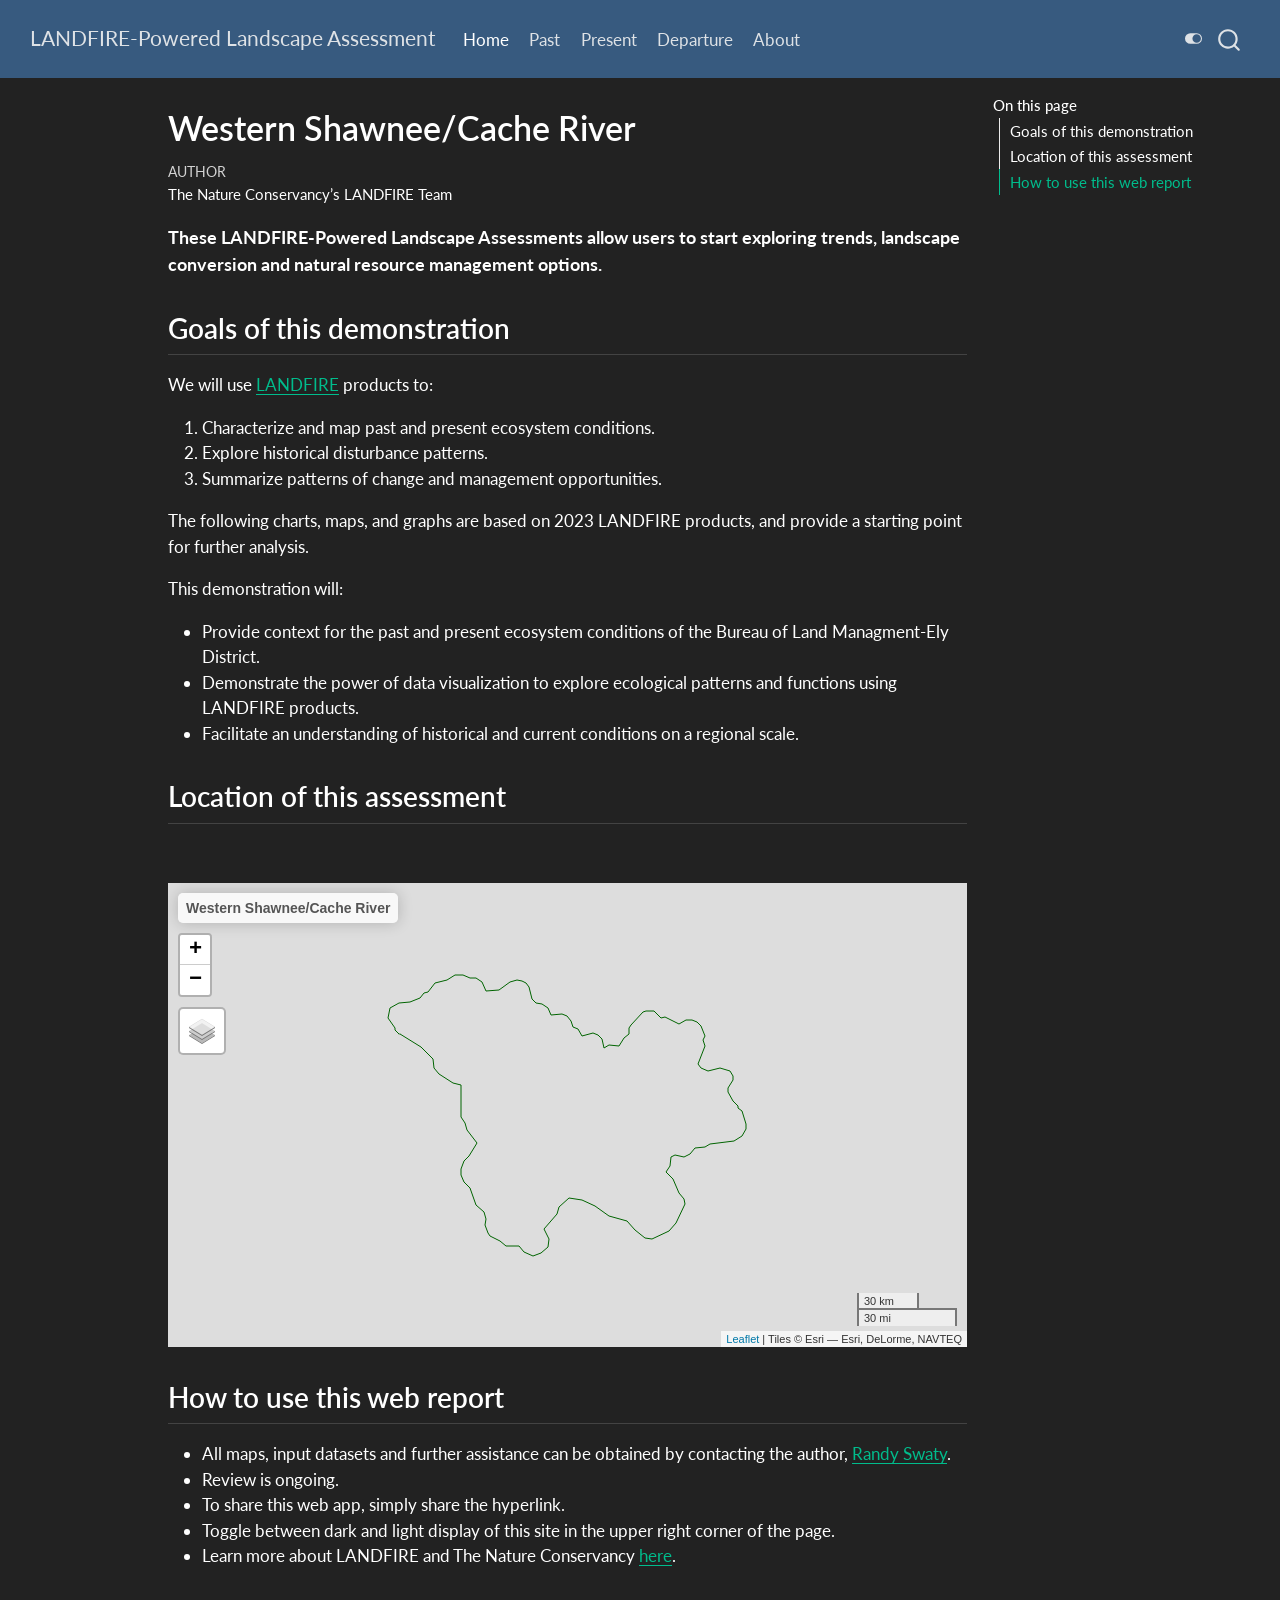
==== docs/index.html @ ee86d82d "added departure page, completed initial assessment" ====
<!DOCTYPE html>
<html xmlns="http://www.w3.org/1999/xhtml" lang="en" xml:lang="en"><head>

<meta charset="utf-8">
<meta name="generator" content="quarto-1.8.26">

<meta name="viewport" content="width=device-width, initial-scale=1.0, user-scalable=yes">

<meta name="author" content="The Nature Conservancy’s LANDFIRE Team">

<title>Western Shawnee/Cache River – LANDFIRE-Powered Landscape Assessment</title>
<style>
code{white-space: pre-wrap;}
span.smallcaps{font-variant: small-caps;}
div.columns{display: flex; gap: min(4vw, 1.5em);}
div.column{flex: auto; overflow-x: auto;}
div.hanging-indent{margin-left: 1.5em; text-indent: -1.5em;}
ul.task-list{list-style: none;}
ul.task-list li input[type="checkbox"] {
  width: 0.8em;
  margin: 0 0.8em 0.2em -1em; /* quarto-specific, see https://github.com/quarto-dev/quarto-cli/issues/4556 */ 
  vertical-align: middle;
}
</style>


<script src="site_libs/quarto-nav/quarto-nav.js"></script>
<script src="site_libs/quarto-nav/headroom.min.js"></script>
<script src="site_libs/clipboard/clipboard.min.js"></script>
<script src="site_libs/quarto-search/autocomplete.umd.js"></script>
<script src="site_libs/quarto-search/fuse.min.js"></script>
<script src="site_libs/quarto-search/quarto-search.js"></script>
<meta name="quarto:offset" content="./">
<script src="site_libs/quarto-html/quarto.js" type="module"></script>
<script src="site_libs/quarto-html/tabsets/tabsets.js" type="module"></script>
<script src="site_libs/quarto-html/axe/axe-check.js" type="module"></script>
<script src="site_libs/quarto-html/popper.min.js"></script>
<script src="site_libs/quarto-html/tippy.umd.min.js"></script>
<script src="site_libs/quarto-html/anchor.min.js"></script>
<link href="site_libs/quarto-html/tippy.css" rel="stylesheet">
<link href="site_libs/quarto-html/quarto-syntax-highlighting-587c61ba64f3a5504c4d52d930310e48.css" rel="stylesheet" class="quarto-color-scheme" id="quarto-text-highlighting-styles">
<link href="site_libs/quarto-html/quarto-syntax-highlighting-dark-b758ccaa5987ceb1b75504551e579abf.css" rel="stylesheet" class="quarto-color-scheme quarto-color-alternate" id="quarto-text-highlighting-styles">
<script src="site_libs/bootstrap/bootstrap.min.js"></script>
<link href="site_libs/bootstrap/bootstrap-icons.css" rel="stylesheet">
<link href="site_libs/bootstrap/bootstrap-ffa9a6279353761231ec249df0a7fdd3.min.css" rel="stylesheet" append-hash="true" class="quarto-color-scheme" id="quarto-bootstrap" data-mode="light">
<link href="site_libs/bootstrap/bootstrap-dark-24772959a0e306aba8d7698078628ce7.min.css" rel="stylesheet" append-hash="true" class="quarto-color-scheme quarto-color-alternate" id="quarto-bootstrap" data-mode="dark">
<script id="quarto-search-options" type="application/json">{
  "location": "navbar",
  "copy-button": false,
  "collapse-after": 3,
  "panel-placement": "end",
  "type": "overlay",
  "limit": 50,
  "keyboard-shortcut": [
    "f",
    "/",
    "s"
  ],
  "show-item-context": false,
  "language": {
    "search-no-results-text": "No results",
    "search-matching-documents-text": "matching documents",
    "search-copy-link-title": "Copy link to search",
    "search-hide-matches-text": "Hide additional matches",
    "search-more-match-text": "more match in this document",
    "search-more-matches-text": "more matches in this document",
    "search-clear-button-title": "Clear",
    "search-text-placeholder": "",
    "search-detached-cancel-button-title": "Cancel",
    "search-submit-button-title": "Submit",
    "search-label": "Search"
  }
}</script>
<link href="site_libs/htmltools-fill-0.5.8.1/fill.css" rel="stylesheet">

<script src="site_libs/htmlwidgets-1.6.4/htmlwidgets.js"></script>

<script src="site_libs/jquery-3.6.0/jquery-3.6.0.min.js"></script>

<link href="site_libs/leaflet-1.3.1/leaflet.css" rel="stylesheet">

<script src="site_libs/leaflet-1.3.1/leaflet.js"></script>

<link href="site_libs/leafletfix-1.0.0/leafletfix.css" rel="stylesheet">

<script src="site_libs/proj4-2.6.2/proj4.min.js"></script>

<script src="site_libs/Proj4Leaflet-1.0.1/proj4leaflet.js"></script>

<link href="site_libs/rstudio_leaflet-1.3.1/rstudio_leaflet.css" rel="stylesheet">

<script src="site_libs/leaflet-binding-2.2.2/leaflet.js"></script>

<script src="site_libs/leaflet-providers-2.0.0/leaflet-providers_2.0.0.js"></script>

<script src="site_libs/leaflet-providers-plugin-2.2.2/leaflet-providers-plugin.js"></script>

<script src="site_libs/clipboard-0.0.1/setClipboardText.js"></script>



<link rel="stylesheet" href="styles-darkly.css">
<link rel="stylesheet" href="styles-flatly.css">
</head>

<body class="nav-fixed quarto-dark"><script id="quarto-html-before-body" type="application/javascript">
    const toggleBodyColorMode = (bsSheetEl) => {
      const mode = bsSheetEl.getAttribute("data-mode");
      const bodyEl = window.document.querySelector("body");
      if (mode === "dark") {
        bodyEl.classList.add("quarto-dark");
        bodyEl.classList.remove("quarto-light");
      } else {
        bodyEl.classList.add("quarto-light");
        bodyEl.classList.remove("quarto-dark");
      }
    }
    const toggleBodyColorPrimary = () => {
      const bsSheetEl = window.document.querySelector("link#quarto-bootstrap:not([rel=disabled-stylesheet])");
      if (bsSheetEl) {
        toggleBodyColorMode(bsSheetEl);
      }
    }
    const setColorSchemeToggle = (alternate) => {
      const toggles = window.document.querySelectorAll('.quarto-color-scheme-toggle');
      for (let i=0; i < toggles.length; i++) {
        const toggle = toggles[i];
        if (toggle) {
          if (alternate) {
            toggle.classList.add("alternate");
          } else {
            toggle.classList.remove("alternate");
          }
        }
      }
    };
    const toggleColorMode = (alternate) => {
      // Switch the stylesheets
      const primaryStylesheets = window.document.querySelectorAll('link.quarto-color-scheme:not(.quarto-color-alternate)');
      const alternateStylesheets = window.document.querySelectorAll('link.quarto-color-scheme.quarto-color-alternate');
      manageTransitions('#quarto-margin-sidebar .nav-link', false);
      if (alternate) {
        // note: dark is layered on light, we don't disable primary!
        enableStylesheet(alternateStylesheets);
        for (const sheetNode of alternateStylesheets) {
          if (sheetNode.id === "quarto-bootstrap") {
            toggleBodyColorMode(sheetNode);
          }
        }
      } else {
        disableStylesheet(alternateStylesheets);
        enableStylesheet(primaryStylesheets)
        toggleBodyColorPrimary();
      }
      manageTransitions('#quarto-margin-sidebar .nav-link', true);
      // Switch the toggles
      setColorSchemeToggle(alternate)
      // Hack to workaround the fact that safari doesn't
      // properly recolor the scrollbar when toggling (#1455)
      if (navigator.userAgent.indexOf('Safari') > 0 && navigator.userAgent.indexOf('Chrome') == -1) {
        manageTransitions("body", false);
        window.scrollTo(0, 1);
        setTimeout(() => {
          window.scrollTo(0, 0);
          manageTransitions("body", true);
        }, 40);
      }
    }
    const disableStylesheet = (stylesheets) => {
      for (let i=0; i < stylesheets.length; i++) {
        const stylesheet = stylesheets[i];
        stylesheet.rel = 'disabled-stylesheet';
      }
    }
    const enableStylesheet = (stylesheets) => {
      for (let i=0; i < stylesheets.length; i++) {
        const stylesheet = stylesheets[i];
        if(stylesheet.rel !== 'stylesheet') { // for Chrome, which will still FOUC without this check
          stylesheet.rel = 'stylesheet';
        }
      }
    }
    const manageTransitions = (selector, allowTransitions) => {
      const els = window.document.querySelectorAll(selector);
      for (let i=0; i < els.length; i++) {
        const el = els[i];
        if (allowTransitions) {
          el.classList.remove('notransition');
        } else {
          el.classList.add('notransition');
        }
      }
    }
    const isFileUrl = () => {
      return window.location.protocol === 'file:';
    }
    const hasAlternateSentinel = () => {
      let styleSentinel = getColorSchemeSentinel();
      if (styleSentinel !== null) {
        return styleSentinel === "alternate";
      } else {
        return false;
      }
    }
    const setStyleSentinel = (alternate) => {
      const value = alternate ? "alternate" : "default";
      if (!isFileUrl()) {
        window.localStorage.setItem("quarto-color-scheme", value);
      } else {
        localAlternateSentinel = value;
      }
    }
    const getColorSchemeSentinel = () => {
      if (!isFileUrl()) {
        const storageValue = window.localStorage.getItem("quarto-color-scheme");
        return storageValue != null ? storageValue : localAlternateSentinel;
      } else {
        return localAlternateSentinel;
      }
    }
    const toggleGiscusIfUsed = (isAlternate, darkModeDefault) => {
      const baseTheme = document.querySelector('#giscus-base-theme')?.value ?? 'light';
      const alternateTheme = document.querySelector('#giscus-alt-theme')?.value ?? 'dark';
      let newTheme = '';
      if(authorPrefersDark) {
        newTheme = isAlternate ? baseTheme : alternateTheme;
      } else {
        newTheme = isAlternate ? alternateTheme : baseTheme;
      }
      const changeGiscusTheme = () => {
        // From: https://github.com/giscus/giscus/issues/336
        const sendMessage = (message) => {
          const iframe = document.querySelector('iframe.giscus-frame');
          if (!iframe) return;
          iframe.contentWindow.postMessage({ giscus: message }, 'https://giscus.app');
        }
        sendMessage({
          setConfig: {
            theme: newTheme
          }
        });
      }
      const isGiscussLoaded = window.document.querySelector('iframe.giscus-frame') !== null;
      if (isGiscussLoaded) {
        changeGiscusTheme();
      }
    };
    const authorPrefersDark = true;
    const darkModeDefault = authorPrefersDark;
    let localAlternateSentinel = darkModeDefault ? 'alternate' : 'default';
    // Dark / light mode switch
    window.quartoToggleColorScheme = () => {
      // Read the current dark / light value
      let toAlternate = !hasAlternateSentinel();
      toggleColorMode(toAlternate);
      setStyleSentinel(toAlternate);
      toggleGiscusIfUsed(toAlternate, darkModeDefault);
      window.dispatchEvent(new Event('resize'));
    };
    // Switch to dark mode if need be
    if (hasAlternateSentinel()) {
      toggleColorMode(true);
    } else {
      toggleColorMode(false);
    }
  </script>

<div id="quarto-search-results"></div>
  <header id="quarto-header" class="headroom fixed-top">
    <nav class="navbar navbar-expand-lg " data-bs-theme="dark">
      <div class="navbar-container container-fluid">
      <div class="navbar-brand-container mx-auto">
    <a class="navbar-brand" href="./index.html">
    <span class="navbar-title">LANDFIRE-Powered Landscape Assessment</span>
    </a>
  </div>
            <div id="quarto-search" class="" title="Search"></div>
          <button class="navbar-toggler" type="button" data-bs-toggle="collapse" data-bs-target="#navbarCollapse" aria-controls="navbarCollapse" role="menu" aria-expanded="false" aria-label="Toggle navigation" onclick="if (window.quartoToggleHeadroom) { window.quartoToggleHeadroom(); }">
  <span class="navbar-toggler-icon"></span>
</button>
          <div class="collapse navbar-collapse" id="navbarCollapse">
            <ul class="navbar-nav navbar-nav-scroll me-auto">
  <li class="nav-item">
    <a class="nav-link active" href="./index.html" aria-current="page"> 
<span class="menu-text">Home</span></a>
  </li>  
  <li class="nav-item">
    <a class="nav-link" href="./past.html"> 
<span class="menu-text">Past</span></a>
  </li>  
  <li class="nav-item">
    <a class="nav-link" href="./present.html"> 
<span class="menu-text">Present</span></a>
  </li>  
  <li class="nav-item">
    <a class="nav-link" href="./departure.html"> 
<span class="menu-text">Departure</span></a>
  </li>  
  <li class="nav-item">
    <a class="nav-link" href="./about.html"> 
<span class="menu-text">About</span></a>
  </li>  
</ul>
          </div> <!-- /navcollapse -->
            <div class="quarto-navbar-tools">
  <a href="" class="quarto-color-scheme-toggle quarto-navigation-tool  px-1" onclick="window.quartoToggleColorScheme(); return false;" title="Toggle dark mode"><i class="bi"></i></a>
</div>
      </div> <!-- /container-fluid -->
    </nav>
</header>
<!-- content -->
<div id="quarto-content" class="quarto-container page-columns page-rows-contents page-layout-article page-navbar">
<!-- sidebar -->
<!-- margin-sidebar -->
    <div id="quarto-margin-sidebar" class="sidebar margin-sidebar">
        <nav id="TOC" role="doc-toc" class="toc-active">
    <h2 id="toc-title">On this page</h2>
   
  <ul>
  <li><a href="#goals-of-this-demonstration" id="toc-goals-of-this-demonstration" class="nav-link active" data-scroll-target="#goals-of-this-demonstration">Goals of this demonstration</a></li>
  <li><a href="#location-of-this-assessment" id="toc-location-of-this-assessment" class="nav-link" data-scroll-target="#location-of-this-assessment">Location of this assessment</a></li>
  <li><a href="#how-to-use-this-web-report" id="toc-how-to-use-this-web-report" class="nav-link" data-scroll-target="#how-to-use-this-web-report">How to use this web report</a></li>
  </ul>
</nav>
    </div>
<!-- main -->
<main class="content" id="quarto-document-content">


<header id="title-block-header" class="quarto-title-block default">
<div class="quarto-title">
<h1 class="title">Western Shawnee/Cache River</h1>
</div>



<div class="quarto-title-meta">

    <div>
    <div class="quarto-title-meta-heading">Author</div>
    <div class="quarto-title-meta-contents">
             <p>The Nature Conservancy’s LANDFIRE Team </p>
          </div>
  </div>
    
  
    
  </div>
  


</header>


<p><font size="4"> <strong>These LANDFIRE-Powered Landscape Assessments allow users to start exploring trends, landscape conversion and natural resource management options. </strong></font></p><font size="4">
</font><p><font size="4"></font></p>
<section id="goals-of-this-demonstration" class="level2">
<h2 class="anchored" data-anchor-id="goals-of-this-demonstration">Goals of this demonstration</h2>
<p>We will use <a href="https://landfire.gov/" target="blank">LANDFIRE</a> products to:</p>
<ol type="1">
<li>Characterize and map past and present ecosystem conditions.</li>
<li>Explore historical disturbance patterns.</li>
<li>Summarize patterns of change and management opportunities.</li>
</ol>
<p>The following charts, maps, and graphs are based on 2023 LANDFIRE products, and provide a starting point for further analysis.</p>
<p>This demonstration will:</p>
<ul>
<li>Provide context for the past and present ecosystem conditions of the Bureau of Land Managment-Ely District.</li>
<li>Demonstrate the power of data visualization to explore ecological patterns and functions using LANDFIRE products.</li>
<li>Facilitate an understanding of historical and current conditions on a regional scale.</li>
</ul>
</section>
<section id="location-of-this-assessment" class="level2">
<h2 class="anchored" data-anchor-id="location-of-this-assessment">Location of this assessment</h2>
<p><br></p>
<div class="cell">
<div class="cell-output-display">
<div class="leaflet html-widget html-fill-item" id="htmlwidget-7cff2747c77f4fe04812" style="width:100%;height:464px;"></div>
<script type="application/json" data-for="htmlwidget-7cff2747c77f4fe04812">{"x":{"options":{"crs":{"crsClass":"L.CRS.EPSG3857","code":null,"proj4def":null,"projectedBounds":null,"options":{}},"attributionControl":true},"calls":[{"method":"createMapPane","args":["tmap401",401]},{"method":"addLayersControl","args":[["Esri.WorldGrayCanvas","OpenStreetMap","Esri.WorldTopoMap"],"structure(list(geometry = structure(list(structure(list(structure(c(530113.5777, ",{"collapsed":true,"autoZIndex":true,"position":"topleft"}]},{"method":"addProviderTiles","args":["Esri.WorldGrayCanvas",null,"Esri.WorldGrayCanvas",{"minZoom":0,"maxZoom":18,"maxNativeZoom":17,"tileSize":256,"subdomains":"abc","errorTileUrl":"","tms":false,"noWrap":false,"zoomOffset":0,"zoomReverse":false,"opacity":1,"zIndex":1,"detectRetina":false,"pane":"tilePane"}]},{"method":"addProviderTiles","args":["OpenStreetMap",null,"OpenStreetMap",{"minZoom":0,"maxZoom":18,"maxNativeZoom":17,"tileSize":256,"subdomains":"abc","errorTileUrl":"","tms":false,"noWrap":false,"zoomOffset":0,"zoomReverse":false,"opacity":1,"zIndex":1,"detectRetina":false,"pane":"tilePane"}]},{"method":"addProviderTiles","args":["Esri.WorldTopoMap",null,"Esri.WorldTopoMap",{"minZoom":0,"maxZoom":18,"maxNativeZoom":17,"tileSize":256,"subdomains":"abc","errorTileUrl":"","tms":false,"noWrap":false,"zoomOffset":0,"zoomReverse":false,"opacity":1,"zIndex":1,"detectRetina":false,"pane":"tilePane"}]},{"method":"addPolygons","args":[[[[{"lng":[-89.91042095879631,-89.91588159486366,-89.91751194823466,-89.91966150232402,-89.92257878224746,-89.92487957581612,-89.92648822582674,-89.93158193116176,-89.93281090278219,-89.93333891855944,-89.93483429231364,-89.93493728237792,-89.93545594980171,-89.93547114683344,-89.93629910602405,-89.93752824016607,-89.93755888823247,-89.93914010091547,-89.94225861112369,-89.94261472385077,-89.94875070599612,-89.94988435054528,-89.95037151231045,-89.95096493433024,-89.95098858907249,-89.95190888379902,-89.95201195472245,-89.95253089523938,-89.95318145439546,-89.95405312422335,-89.95425928951612,-89.95529726574541,-89.95632818125651,-89.96034394674496,-89.96138205724557,-89.9618694584377,-89.96246311284384,-89.96248678096528,-89.96340743608577,-89.96351056530663,-89.96402970904643,-89.96431543757046,-89.96495220869666,-89.96505534592977,-89.96557451787614,-89.9681885219093,-89.97005376147288,-89.97005553169916,-89.97035405788057,-89.97035582817963,-89.9706543587746,-89.97070347915329,-89.97093280986704,-89.97261379867054,-89.97259194619431,-89.9686589757969,-89.95949427145035,-89.9459934707421,-89.94272070406701,-89.93245627929807,-89.92296353153316,-89.92255231195517,-89.92225007733717,-89.92147537852975,-89.92140601172397,-89.92003209323609,-89.91048295889041,-89.90770534292885,-89.90669308628158,-89.90582505993055,-89.90496842204293,-89.90448578795645,-89.8968252539491,-89.89250194262883,-89.89197836383882,-89.89144684707006,-89.87353270017007,-89.87318838627185,-89.87138706067086,-89.86556900870744,-89.8641917589721,-89.86188548730939,-89.86006002525411,-89.85902709545589,-89.85348477613844,-89.85075326195147,-89.84969773370713,-89.848964492872,-89.83648761332529,-89.82227341012313,-89.81036507947989,-89.80620132262254,-89.79770178024238,-89.79555746712659,-89.7951680491723,-89.7950936295764,-89.79308383559878,-89.78864839675825,-89.78820225001584,-89.78665554265946,-89.77926253048923,-89.77575557593974,-89.77466981377074,-89.76860159894335,-89.7612529093019,-89.75968856595894,-89.75812952374372,-89.75418535784627,-89.74854190389409,-89.74786433716096,-89.74243549427334,-89.74220000967351,-89.73866173626153,-89.73788164528567,-89.72613733222016,-89.72430026421394,-89.71822736750249,-89.71634702761288,-89.71470162182015,-89.71179968970873,-89.70412489603365,-89.69979274574445,-89.69977384932119,-89.69908052220948,-89.69029145116085,-89.68877461012872,-89.68689354511099,-89.68544039823166,-89.68510133724541,-89.68461202195024,-89.68234486923086,-89.68150567295858,-89.68055256756323,-89.67287596903175,-89.66854267172147,-89.66696480256962,-89.66631416648136,-89.66020170716422,-89.6578331738945,-89.65774173116631,-89.65772283144256,-89.65702927964942,-89.65701037985345,-89.65631682365503,-89.64578445611545,-89.63501570487023,-89.63399589971205,-89.63252442784555,-89.62001095738444,-89.61464530904742,-89.61288358795993,-89.60520287837794,-89.60086698267462,-89.59928854682566,-89.59863756238666,-89.59252302283841,-89.58291938217303,-89.58188501069603,-89.57947557836934,-89.57358674270982,-89.57220759438633,-89.57107602350969,-89.56735722301086,-89.56597808191349,-89.56210918105401,-89.55595597530534,-89.55492163229914,-89.5369511775198,-89.53594038138527,-89.52120670746704,-89.52012505965428,-89.50986906532559,-89.50538777505628,-89.48782726375532,-89.47237383220755,-89.47198029355968,-89.46691006762555,-89.46118951389674,-89.46115437241214,-89.46111679973836,-89.45564338869256,-89.45500171852039,-89.45096627230424,-89.4493247593423,-89.4486238055367,-89.44669601134454,-89.44411887877021,-89.44227410721157,-89.44213480421641,-89.44191643930938,-89.44172335631679,-89.44162158265158,-89.44055439558917,-89.43964722413114,-89.43940470516547,-89.43686105586056,-89.42958246340071,-89.42676331654519,-89.41575014409129,-89.41286759071602,-89.41008167404568,-89.40906818534734,-89.40819797584086,-89.40225301230085,-89.40206400341894,-89.40153981564761,-89.40100675304221,-89.38307178869077,-89.38238292141682,-89.38092189746897,-89.37719239695394,-89.37684796494906,-89.3745601080343,-89.37374808474897,-89.37202593518454,-89.3705722143842,-89.37053316999845,-89.36745740730815,-89.36752697977388,-89.36493674169681,-89.35849907370806,-89.34425178652337,-89.34050633870523,-89.33992672181655,-89.33845218607543,-89.33613502609992,-89.33516938084007,-89.33477651704831,-89.32297223797016,-89.32149716982379,-89.31743936422086,-89.31559649953623,-89.31375240956926,-89.30766177528348,-89.30577424947789,-89.30412573321973,-89.30121532732132,-89.29829673210264,-89.29801684400771,-89.29610256465752,-89.29479393012457,-89.29395361617152,-89.29299796515062,-89.28531114598421,-89.28097048934798,-89.28044595015528,-89.27991230111742,-89.2619653174601,-89.26045857670049,-89.25605823129689,-89.25467985315181,-89.23534681270236,-89.23507932990043,-89.23407019531734,-89.23269208029937,-89.23239651711057,-89.23059839260985,-89.22942850447116,-89.22876397861658,-89.22788184183655,-89.22509688258536,-89.22443239136935,-89.21629575962166,-89.21545593175951,-89.21484377127737,-89.21027811538438,-89.20931858851768,-89.20529939645643,-89.20366296973128,-89.20296636515749,-89.20104633633682,-89.20006874575289,-89.19696202325046,-89.19532600499713,-89.19462964840106,-89.19271015981082,-89.19015426771821,-89.18832159555419,-89.18819018804335,-89.18810087015144,-89.18809064595712,-89.18796998075634,-89.18776814678075,-89.18755337586919,-89.18664223096211,-89.18345728468579,-89.18228016987221,-89.18223533219691,-89.18201012415238,-89.18195168499848,-89.18190403637657,-89.18182440421771,-89.18174758066709,-89.18156901995945,-89.18143775803914,-89.18134848001912,-89.18038128919164,-89.17608702435734,-89.17605198300782,-89.17601457916305,-89.17056141451786,-89.1699226278096,-89.16590966403618,-89.16427552772269,-89.16358024793522,-89.16166319425142,-89.16020705834458,-89.15842373601775,-89.15818816498698,-89.15206486065367,-89.14965614257419,-89.14228874379438,-89.1422689624743,-89.14112828371569,-89.14044009660854,-89.1266551503421,-89.12530376630005,-89.10797782284124,-89.10699569941796,-89.10509655255758,-89.10490058858903,-89.10366607996076,-89.09426562564255,-89.09361314633195,-89.09313923946448,-89.08953558839616,-89.0883011567028,-89.08683395390484,-89.08618044769848,-89.08381415820699,-89.07989764287302,-89.07982009695306,-89.07826125709765,-89.07816090660781,-89.07764881005917,-89.07605317337682,-89.07434801154912,-89.06667051610782,-89.06233423089807,-89.06075866496688,-89.06010795383357,-89.0548802456747,-89.04887788747877,-89.03390167421335,-89.03355781361445,-89.01886874972215,-89.01265392302203,-89.01072744358751,-89.00868980111066,-89.00888798135706,-88.99181585588315,-88.99115365472352,-88.98229423850101,-88.98189465069355,-88.9816037795334,-88.97705657269509,-88.97578337703557,-88.97178716345955,-88.97015863941654,-88.9694674704544,-88.96755841868044,-88.96667355732441,-88.96609477493715,-88.96599482407615,-88.96548386172064,-88.96538391394509,-88.96487296241536,-88.96234034276767,-88.96052155511916,-88.96051998580903,-88.96022892500811,-88.96018538560736,-88.95996180191197,-88.95996023274218,-88.95966918144667,-88.95966761234672,-88.95937656537066,-88.95933303180082,-88.95910945872514,-88.9583000643207,-88.9581232086782,-88.94310992588612,-88.94210479235682,-88.93096491444113,-88.9262492229655,-88.92496058635811,-88.9207555109118,-88.92011978296743,-88.91510736895376,-88.91452919585439,-88.91428398090267,-88.91190775405734,-88.90875777213849,-88.90857482742932,-88.90696796489996,-88.90626201243278,-88.90579980691746,-88.90463149893198,-88.89997994383656,-88.89860397740742,-88.89505595056065,-88.89455857112799,-88.89397324157892,-88.89034585881923,-88.88077943708322,-88.87799408485948,-88.87698270953886,-88.87611311363199,-88.87149675242428,-88.86678231114826,-88.84813623465099,-88.84676256571225,-88.83209631202143,-88.81872567810788,-88.80756291290857,-88.80597644338499,-88.80199546258953,-88.80037208684315,-88.7996846118167,-88.79778283699852,-88.79526631098884,-88.79345701273405,-88.79337339288024,-88.79321809363272,-88.79317551819892,-88.79295310233961,-88.79295156791237,-88.79266203685252,-88.7926605024945,-88.79237097573002,-88.79232840606845,-88.79210600076497,-88.79201124035561,-88.79137384647599,-88.7895649613757,-88.78944037851156,-88.78935221989516,-88.78934252669845,-88.78922375026247,-88.78918231453886,-88.78911339670682,-88.78907085017927,-88.78884849037509,-88.78876163265087,-88.78652272130296,-88.78602866671402,-88.78484522950876,-88.78295763331026,-88.77686747029463,-88.7749779155307,-88.77333170471849,-88.77042152797723,-88.76274981985634,-88.75841556424902,-88.75789276660215,-88.75735990475329,-88.73947252913044,-88.7384430697071,-88.73739534014082,-88.7367273077962,-88.73511921470981,-88.73292635677707,-88.72949485575649,-88.71484245601316,-88.70507918478087,-88.70275637924358,-88.70086549440335,-88.6992186913876,-88.69642806811025,-88.69637738359266,-88.68836821346764,-88.68797207069863,-88.67610867535805,-88.67388995613987,-88.66779178270362,-88.66589929688067,-88.66473785398425,-88.66410712761473,-88.66373330778833,-88.66340780438247,-88.65941790351894,-88.65752516397576,-88.6566236232336,-88.65446599819791,-88.65331421390249,-88.65316606816884,-88.65151790166664,-88.64860338752572,-88.64730047532129,-88.64783986171469,-88.6479656237384,-88.64817795608533,-88.64850471053437,-88.64927006228591,-88.64911036938166,-88.64601153676362,-88.64172055560844,-88.6415422145965,-88.64111876663169,-88.63743051554701,-88.63703365632206,-88.6329843188507,-88.63221716681254,-88.63176075526081,-88.62876320931811,-88.62724392749364,-88.62684693293645,-88.62392830143182,-88.62390131685621,-88.62359618828637,-88.61496171207743,-88.61459132921117,-88.61021375583515,-88.61015032457772,-88.60938272038725,-88.60930583824093,-88.60441590960843,-88.60290722479051,-88.59831385475469,-88.5975728320102,-88.59600721754634,-88.59566510541362,-88.59513564004037,-88.59503467124344,-88.59489887811688,-88.59437300665471,-88.59323454176155,-88.59160084386758,-88.58473206069374,-88.58250835184495,-88.56993000848246,-88.55566253429237,-88.5552257404275,-88.55337350912419,-88.5490265179109,-88.54744992629116,-88.54679792410323,-88.54069231374427,-88.53109992191348,-88.53075613498029,-88.51286937606375,-88.51186522232658,-88.50502956596007,-88.50113193854028,-88.49608793530759,-88.49575536794313,-88.49561749797327,-88.49056654647202,-88.49025006179622,-88.48992577033152,-88.48822500861701,-88.4866154628064,-88.48680359602817,-88.48635952382152,-88.48543746933143,-88.48090959652234,-88.48027676539616,-88.47751795337695,-88.47215467694073,-88.46381186119216,-88.44883338556842,-88.44780248196743,-88.43382078191291,-88.43338865604761,-88.43204160576055,-88.42791944374754,-88.42691605581687,-88.41966317721678,-88.41834374919718,-88.41431703268702,-88.41343732079758,-88.41277765998959,-88.41291008796971,-88.41091419571005,-88.41086649597031,-88.40989079371047,-88.40992401672359,-88.40870094473448,-88.40709318053574,-88.40736221992252,-88.40256422602543,-88.40108792838528,-88.39775251441451,-88.39648859391842,-88.39573691778084,-88.39377705440828,-88.37738397604973,-88.37253521318563,-88.37158708534845,-88.37129336871919,-88.36675290754175,-88.36671087349426,-88.36618725119304,-88.3656528101663,-88.36552468661854,-88.36430613560211,-88.362004303086,-88.36106157455157,-88.36084480540543,-88.36033704411682,-88.35685532018339,-88.35648413636174,-88.34879943723554,-88.34738161117902,-88.34614882895541,-88.34389293345839,-88.34358932867369,-88.34280688558545,-88.33511260451527,-88.33076385093609,-88.32918783466874,-88.32853570193912,-88.32243268959175,-88.31284380417773,-88.31250026720726,-88.30502750789043,-88.30156296991923,-88.3012194420653,-88.28655973344819,-88.27321785009045,-88.26210406658528,-88.26147323647088,-88.25651212669818,-88.25530768695425,-88.25480124603897,-88.25334526329627,-88.25324761385257,-88.25274264607307,-88.25040991646888,-88.25039400749132,-88.24837055892485,-88.2469820058212,-88.24505802188411,-88.24483329481417,-88.24473881287811,-88.23885815277393,-88.23427242046898,-88.23353586126076,-88.23378883623282,-88.23985447217522,-88.23654558909574,-88.23196291242795,-88.23122715165599,-88.23142385351267,-88.23523307036628,-88.24361816028511,-88.24438802893718,-88.25223948988358,-88.25409371411808,-88.25571745441181,-88.25568428703855,-88.25568286019318,-88.2553974583891,-88.25404328026129,-88.25415527804363,-88.25701657206447,-88.25661479682212,-88.25720939135645,-88.26445961198847,-88.26485816423555,-88.26892085445802,-88.26968990548946,-88.27062709387549,-88.27010343969681,-88.26909358219564,-88.26903817527231,-88.26835618074787,-88.26739278319936,-88.26421828740173,-88.26220903860182,-88.2618944116527,-88.26077420396892,-88.25736489978377,-88.25636516602415,-88.25500109985578,-88.25170919105841,-88.24715324839208,-88.24705342231799,-88.24605378360542,-88.24618392788341,-88.24448419060973,-88.2438434981264,-88.23852531644417,-88.23757006982044,-88.22426915276286,-88.21491995022699,-88.21455182748016,-88.21453300525863,-88.21383876186999,-88.20475574442871,-88.19991788059239,-88.19557944934979,-88.19556062599365,-88.19509251675314,-88.19407173503855,-88.19096140633336,-88.19058727404129,-88.190451755601,-88.18639592602047,-88.18205700917338,-88.18048538218571,-88.17983481540954,-88.17405455359649,-88.17255857869459,-88.15831975463838,-88.15023478489708,-88.14858771096441,-88.13365177031073,-88.1315967150006,-88.11789347905012,-88.11655198061166,-88.1126592993991,-88.11256222354385,-88.11220975313738,-88.09991137223999,-88.09776982915071,-88.09732594948207,-88.09523811480064,-88.08709471110541,-88.08636044798173,-88.08575342390819,-88.08185763038406,-88.07949693468002,-88.07945527543039,-88.07897694351803,-88.07897555352174,-88.078691814439,-88.07737260910204,-88.07745840725657,-88.08225083810497,-88.08576359305562,-88.08797724598607,-88.08837650778472,-88.09244484889329,-88.09321471941141,-88.09344245844649,-88.09765985096364,-88.09954147971264,-88.10109949772885,-88.10304029166541,-88.10207096923084,-88.10252090751527,-88.10231634749309,-88.10204818176166,-88.10143271977155,-88.09898005037161,-88.09820721481526,-88.09749959346919,-88.09740282723776,-88.09690114069249,-88.09680437746904,-88.09630270155502,-88.09500680288026,-88.09370969699489,-88.09327038170167,-88.09254151344507,-88.0924304996765,-88.09112824926689,-88.08961786998999,-88.08898418690869,-88.08798305071129,-88.08796085296623,-88.08707144181332,-88.08680350057354,-88.08618839877312,-88.08320115564639,-88.08284989845451,-88.08284573181049,-88.08208792255091,-88.08143256834411,-88.08129151031032,-88.07901187886382,-88.07891620734188,-88.07718483928213,-88.07413916121511,-88.07254694745694,-88.07135983251472,-88.06623269172555,-88.06401179667139,-88.06177629359188,-88.06076805953845,-88.05982861850802,-88.05674213818867,-88.05430226114201,-88.05389803362222,-88.05176550277153,-88.05174334375526,-88.05098491666526,-88.05038209048195,-88.05009019533966,-88.04994442876541,-88.04984788865424,-88.04934698029781,-88.04932482397753,-88.04843650455581,-88.04833997181775,-88.04825515769411,-88.04271129505393,-88.04111763425473,-88.0381548786502,-88.03649321668802,-88.03555436184041,-88.03300004174085,-88.03065316427561,-88.030043053143,-88.0286300424455,-88.02793435903449,-88.02764271778014,-88.02749704727727,-88.02747491311135,-88.02658716035575,-88.02649072414195,-88.02599016103957,-88.02589372782306,-88.02539317532042,-88.02294961274903,-88.02118320261084,-88.02118182716299,-88.02089914832082,-88.02089777293938,-88.02061509828604,-88.02061372297104,-88.02033105250641,-88.02029289546428,-88.0200757569271,-88.02003760170739,-88.01982046700707,-88.01981909188984,-88.0195364356032,-88.01949828404861,-88.01928115640239,-88.01927978141725,-88.01899713431327,-88.01895898642354,-88.01874186583106,-88.01870371976341,-88.01848660300725,-88.01848522821987,-88.01820259529198,-88.01812768549097,-88.01797609433414,-88.01790118807085,-88.01774960002469,-88.01763793386654,-88.01755186408882,-88.01747696486012,-88.01732538346715,-88.01725048777567,-88.01709890949299,-88.01709753509587,-88.01681493615747,-88.01677680458164,-88.01655972098791,-88.01655834672285,-88.01627575696401,-88.01623762905155,-88.0160205525092,-88.01598242641801,-88.01576535371066,-88.01565373009625,-88.0155676729733,-88.01512887409761,-88.01493271343514,-88.01441602337664,-88.01357507076862,-88.01308274390202,-88.01256600638862,-88.01177195582228,-88.01125688447034,-88.01064354471409,-88.00984860257286,-88.00952034676122,-88.00469440506329,-88.00391889751063,-88.00393556000535,-88.00598074570928,-88.0064658512168,-88.00728207555107,-88.00819465424905,-88.01348120482965,-88.01467718037543,-88.0187386621847,-88.01950713088192,-88.02154624430548,-88.02268450568234,-88.02847821140772,-88.02921781931207,-88.03077848579584,-88.03177770171527,-88.03188149481329,-88.03356267509568,-88.03507040066332,-88.0396572239563,-88.04150583944907,-88.0538346571503,-88.05417679522924,-88.05456947822765,-88.05548663034449,-88.05578842466328,-88.05656695409451,-88.05686874542378,-88.05764726428525,-88.05794905262501,-88.05872756091671,-88.06637527438247,-88.07069841118975,-88.07121858393192,-88.07175005351509,-88.07277164710487,-88.07314273022764,-88.07416432027252,-88.07453540028736,-88.07605840546366,-88.07626910314617,-88.07678926866789,-88.07732072044597,-88.07784088414394,-88.07837233209015,-88.07939390791566,-88.07976497593027,-88.09756153943394,-88.10569303854189,-88.10628105162915,-88.10680119614162,-88.10733257027567,-88.10735131723911,-88.10804304183623,-88.10838571435765,-88.10917586086174,-88.10947757021499,-88.11025573844977,-88.11790144990684,-88.12222324620473,-88.12224199183963,-88.12293363113265,-88.12345373511096,-88.12398503666543,-88.12400378216792,-88.12469541228207,-88.13485365235729,-88.13648833291761,-88.15428241865372,-88.15616904689612,-88.15927530840685,-88.16359605336747,-88.16361479717399,-88.16430626820106,-88.16432501194096,-88.16501647878005,-88.16503522245334,-88.16572668510442,-88.16574542871106,-88.16643688717407,-88.16645563071413,-88.16714708498903,-88.16716582846244,-88.16785727854919,-88.167876021956,-88.16856746785457,-88.16908751000847,-88.16961866299582,-88.16963740626989,-88.17032884298035,-88.17084888145142,-88.17138002738047,-88.17139877052179,-88.17209019804383,-88.17311152427224,-88.17348237915441,-88.17500499097473,-88.17521556081941,-88.17673816735122,-88.17694873517839,-88.19474082325067,-88.1953158471743,-88.19749695155525,-88.20022502209191,-88.2011962010898,-88.20141318085209,-88.20193319428203,-88.20210938668298,-88.20320279478923,-88.20413328354373,-88.20494177358414,-88.20652061926815,-88.20682217013965,-88.20759967213621,-88.20790122001102,-88.20867871142602,-88.21608367239446,-88.21717059834069,-88.21800597257173,-88.21895949249696,-88.21939941921734,-88.21961690539878,-88.22054718366795,-88.22135555196638,-88.22293409600938,-88.22323560611017,-88.22401295956062,-88.22431446666423,-88.22509180953286,-88.23273239487963,-88.23705082833366,-88.23706956696255,-88.23776066804221,-88.23777940660428,-88.23847050349111,-88.2384892419864,-88.23918033468037,-88.23919907310884,-88.23989016160991,-88.23990889997158,-88.2405999842797,-88.24061872257458,-88.24130980268971,-88.24182970300376,-88.24236057499552,-88.24288047346758,-88.24341134161203,-88.243931238242,-88.24446210253903,-88.24548315380889,-88.24585381428784,-88.2478771700645,-88.24792743211033,-88.26209073632742,-88.26244254450096,-88.26346356373587,-88.2638341890909,-88.26485520472454,-88.26522582695385,-88.26674797568459,-88.26695841342227,-88.26747828640818,-88.26800908249662,-88.26852895363761,-88.26905974587612,-88.26957961517212,-88.27011040356062,-88.27012914060428,-88.27082010268374,-88.27133996827888,-88.27187074959447,-88.27188948650472,-88.27258043937677,-88.27310030127074,-88.27363107551318,-88.27515318102387,-88.27536360655021,-88.27638458600754,-88.27675518004006,-88.27777615589227,-88.27814674679789,-88.27866660134994,-88.27919735767965,-88.27971721038554,-88.28024796286429,-88.28177004146985,-88.2819804583674,-88.28350253162546,-88.28371294649835,-88.28523501440792,-88.28544542725604,-88.28746859785555,-88.28751884828634,-88.28882087997907,-88.29075764306765,-88.29151380376508,-88.291804377172,-88.29267517082017,-88.29296573477893,-88.29383649824383,-88.29489200874788,-88.29576272307324,-88.29805744074564,-88.30008747214683,-88.30235425669082,-88.30355507608948,-88.30505693478059,-88.30962734900382,-88.31552321374144,-88.31625114321916,-88.31773400270369,-88.31810245902955,-88.32572921677902,-88.326399432193,-88.32698210429554,-88.33059789543186,-88.34011443043271,-88.34288641781383,-88.34340599821697,-88.34393635355383,-88.34395508018505,-88.34464547852754,-88.34466420509173,-88.34535459923637,-88.34587417406796,-88.34640451910086,-88.34642324553126,-88.34711363046014,-88.34763320157955,-88.34816353953291,-88.3486831087998,-88.34921344289832,-88.35073469158907,-88.35094494261445,-88.35246618592305,-88.35267643492048,-88.37045258674436,-88.37386060891012,-88.39252730362516,-88.39289753535485,-88.3938926806885,-88.39859378872669,-88.39878244261553,-88.3991657579322,-88.40108638563248,-88.4043583340932,-88.40911838692554,-88.41164557692704,-88.41324855669802,-88.41480241053965,-88.41498122637687,-88.41544342632821,-88.4154605664861,-88.41556658027061,-88.41682785764867,-88.41679291802552,-88.41725986152751,-88.41975087670511,-88.42010017136295,-88.42026266356362,-88.42166825733949,-88.42104052621031,-88.42109498432863,-88.42527578675973,-88.43460257392975,-88.43586238260187,-88.43753693076411,-88.43795896460648,-88.44163111523622,-88.44281554393768,-88.4441140034002,-88.44417740635942,-88.44615640347716,-88.44433833541777,-88.44207023368465,-88.44127450662394,-88.44002088211742,-88.43965353481914,-88.43839994037489,-88.43803260248866,-88.43677903810629,-88.43666092193166,-88.43642583426593,-88.43060909971496,-88.42964210152682,-88.42972120702227,-88.42773473852358,-88.42770815169807,-88.42674120005711,-88.4267415271445,-88.42656326002508,-88.42550176119227,-88.42366250648385,-88.42110231368743,-88.41544696623291,-88.41356796543791,-88.40863936348289,-88.40744352544034,-88.40693969156381,-88.40549324686216,-88.40539599552507,-88.40489433557175,-88.40243004059339,-88.40085900942744,-88.39990161765628,-88.39889660281418,-88.39773781164737,-88.39673286296006,-88.39651310346606,-88.38957800086605,-88.38919514429621,-88.38903387374957,-88.38844324027718,-88.38834607440948,-88.38784471609259,-88.38774755321769,-88.38724620545236,-88.38714904557017,-88.38664770835608,-88.38620652621478,-88.38547807241328,-88.38301625306816,-88.38124119943777,-88.38123975914745,-88.38095569699792,-88.38095425677447,-88.38067019880994,-88.38066875865336,-88.38038470487375,-88.38038326478404,-88.38009921518923,-88.3800977751664,-88.37981372975635,-88.37981228980037,-88.37952824857497,-88.37952680868585,-88.37924277164501,-88.37924133182277,-88.37895729896638,-88.37891735216418,-88.37869916706613,-88.3786977273774,-88.37841370370808,-88.37841226408619,-88.37812824460107,-88.37812680504602,-88.377842789745,-88.37784135025682,-88.37755733913978,-88.37751787086839,-88.37642397779996,-88.3763268799806,-88.37582577459469,-88.37336536955091,-88.37230298131695,-88.36855462963068,-88.36635368125687,-88.35798203561949,-88.34897758340927,-88.34382704016559,-88.34292086008841,-88.34303062514037,-88.34614381733107,-88.3529028180953,-88.35783685724435,-88.36040213602553,-88.36109482952145,-88.36121836994487,-88.36149642531603,-88.3629875370694,-88.3638310221548,-88.36474684746966,-88.36506883632812,-88.36675560244328,-88.36744809458627,-88.36799324953817,-88.36868570485778,-88.36880919888125,-88.37247684239685,-88.3752364376226,-88.37925586609404,-88.38001688360626,-88.38323173661185,-88.38370875958789,-88.38378850173203,-88.38533783568319,-88.38575917243654,-88.38645115868285,-88.3869958720459,-88.38768782150527,-88.38781121549687,-88.38850314138647,-88.38862653075361,-88.39229137019034,-88.39432874290468,-88.39628524111363,-88.39904249903159,-88.40305873542948,-88.40457961340884,-88.40621292235473,-88.40686081468409,-88.4071496248884,-88.40801494981571,-88.408303750664,-88.40916904570737,-88.40945783720004,-88.41032310236079,-88.41108339804219,-88.41118340570247,-88.41349510087279,-88.41462186847293,-88.41581573463841,-88.41730895675759,-88.42185368706748,-88.42331960187455,-88.4310589241769,-88.43124602819239,-88.44347537618599,-88.44381447045772,-88.44420435982158,-88.44511411221201,-88.44541386896569,-88.44618611708289,-88.44648587085669,-88.44725810847285,-88.44755785926674,-88.44833008638187,-88.44969122971685,-88.45081330878548,-88.45111305037801,-88.45188524442261,-88.45948108896478,-88.46377332152322,-88.46379196136022,-88.46447886936537,-88.4644975091356,-88.46518441297019,-88.46520305267367,-88.46588995233766,-88.46590859197437,-88.46659548746771,-88.46711265046304,-88.46764030791444,-88.46765894741773,-88.46834583375073,-88.46836447318725,-88.46905135534946,-88.46906999471922,-88.4697568727106,-88.46977551201358,-88.47046238583411,-88.4709795395694,-88.47150718037177,-88.47202433225688,-88.47255196922593,-88.47406614002249,-88.47427532176972,-88.47529097882587,-88.47565938235046,-88.47617652869154,-88.47670415227181,-88.47722129676215,-88.47774891650857,-88.47776755534488,-88.47845439259397,-88.4789715333803,-88.47949914608833,-88.48001628502364,-88.48054389389759,-88.48106103098175,-88.48158863602156,-88.4831009454696,-88.49223209782512,-88.4933303911854,-88.50575043986579,-88.51983150432329,-88.53461539946184,-88.53495460496487,-88.55976977245777,-88.56042164320196,-88.56622256680939,-88.56718716575929,-88.57525175181482,-88.57587721487393,-88.57733237487112,-88.57931743386814,-88.57963019549777,-88.58079497870754,-88.5888858572586,-88.59018179092531,-88.59079455596273,-88.59486781377689,-88.59585941665671,-88.59721283902624,-88.59750327807484,-88.59749455987469,-88.60103782115488,-88.6063432855121,-88.60895259761098,-88.61475792347703,-88.61512459754937,-88.6163757038784,-88.61734110675697,-88.61976261585855,-88.62104109385396,-88.62669177560898,-88.62950942919177,-88.633435483319,-88.63503777155999,-88.63563564097026,-88.63592445413694,-88.63612577710636,-88.63759107734271,-88.63786183171442,-88.63847784975665,-88.64095478534011,-88.64194209757086,-88.6426658874101,-88.64394510605585,-88.64525872622494,-88.64580126529098,-88.64638978533993,-88.65325961006415,-88.6549477898771,-88.65686357837411,-88.65773591600271,-88.65780768186237,-88.65913977336054,-88.66227738949978,-88.66412866075132,-88.6654608126279,-88.66747510022543,-88.67044993191884,-88.67246429652185,-88.67277475227874,-88.67685215842447,-88.67784480927536,-88.679199762865,-88.67949050885622,-88.68392227031173,-88.68409010341682,-88.68924328859204,-88.68931078066572,-88.69197561687007,-88.6933210190914,-88.69338875812966,-88.69338782872981,-88.69472713738985,-88.69727928664621,-88.69862475338024,-88.69869249551957,-88.69869156622217,-88.7019230406972,-88.70201071835145,-88.70300358939505,-88.70435887448635,-88.70564258045216,-88.70699790214903,-88.70728871978982,-88.70810158758187,-88.70919382425187,-88.70924459940802,-88.70961618658986,-88.71219875583574,-88.71224953201546,-88.71262112607603,-88.71490004245332,-88.71789799150876,-88.72200412086679,-88.72293549354106,-88.72316002972229,-88.7241791172144,-88.73308426091319,-88.73315416338014,-88.7358457924841,-88.74245921003975,-88.74263975530108,-88.74815648492159,-88.74948940755479,-88.75356909792748,-88.75525380075952,-88.75788185897737,-88.75986842623097,-88.76122435040091,-88.76151528300065,-88.76671905738228,-88.76679577699225,-88.76778913824486,-88.77497238296498,-88.77627971964499,-88.77934852078215,-88.78089028610262,-88.78571978760814,-88.7915386697602,-88.79250647477645,-88.7924279217505,-88.79441573048803,-88.79444213107094,-88.79540998234953,-88.79541513525835,-88.79558805634899,-88.79661915382438,-88.79915428998314,-88.799745512759,-88.80022367399006,-88.80265173986831,-88.80393379789777,-88.80525039588773,-88.80704016741004,-88.80731872853745,-88.81186581365212,-88.81283394253634,-88.81618941445666,-88.81771409789309,-88.81836815476821,-88.82366452318421,-88.82394997864589,-88.82747410895006,-88.83329663611651,-88.83426508807177,-88.83513507973238,-88.83608255822811,-88.83736587444622,-88.83764617778266,-88.83821050631751,-88.83852140609098,-88.8405388405325,-88.840849745645,-88.84101096024347,-88.84260495123544,-88.84359917367694,-88.84353890205874,-88.84550021606384,-88.84558764472951,-88.84658189334037,-88.85377206805066,-88.85873593543621,-88.86065576975005,-88.86169351419721,-88.863613410825,-88.86884896198764,-88.87135177801113,-88.87183989891382,-88.87319762639319,-88.87348891634387,-88.87484666726318,-88.87613250997144,-88.87749029745939,-88.87778159915129,-88.87913941007857,-88.87943071636387,-88.88010777801969,-88.88141990158458,-88.88440374481583,-88.88576164482343,-88.88704761600384,-88.88772472862379,-88.88903693722591,-88.89003161091594,-88.89102278117875,-88.89125965474759,-88.89534517473,-88.89832938416691,-88.89919514005908,-88.89927531847481,-88.90056257769005,-88.90193567591096,-88.9036453846274,-88.90670575206921,-88.91005572481163,-88.91264261539537,-88.91672636408882,-88.91740476510307,-88.91966781831667,-88.92104105900731,-88.92275093668496,-88.92581162455247,-88.92916196799514,-88.93174915823701,-88.93308426763976,-88.93717099162383,-88.93814204010853,-88.94007480996919,-88.94416175693696,-88.9447149293306,-88.94506039578643,-88.94594933822111,-88.94755631693315,-88.95415416970955,-88.95475465277541,-88.96247709754127,-88.96464990903584,-88.9662439071659,-88.9673209981877,-88.96756142175661,-88.96857881844682,-88.96894721019795,-88.96996460309076,-88.9703329916604,-88.97135038075541,-88.97171876614338,-88.97273615144019,-88.97310453364641,-88.97412191514456,-88.97449029416889,-88.97481590482263,-88.97537423970969,-88.97631988399488,-88.97715049214521,-88.97809611593473,-88.97892671114288,-88.97987231443668,-88.98047190743912,-88.98201377394048,-88.98231356471248,-88.98308448325105,-88.98338427100022,-88.98415517893405,-88.98422398285315,-88.98554269207506,-88.98576805962325,-88.98731278765669,-88.98903027226291,-88.99057492495345,-88.99630971011332,-88.9978541883001,-88.99847579250691,-89.00002022240145,-89.0006418042509,-89.0021861858539,-89.00244257899476,-89.00398692132106,-89.00752962053762,-89.00852278372645,-89.00860615055069,-89.01035739052968,-89.01113888652723,-89.01259459665673,-89.01666413615183,-89.01744552217743,-89.01929582977401,-89.02303821584572,-89.02595832790837,-89.02750205867417,-89.02775832968493,-89.03084567974599,-89.03099321947323,-89.03182134406929,-89.03220699148196,-89.03266362707095,-89.03267662801369,-89.03280870426686,-89.03377145196498,-89.03399127278448,-89.03426464136976,-89.03472597459138,-89.03519072860567,-89.0359752156301,-89.03599197150066,-89.03609523255271,-89.03687967011676,-89.03689642497268,-89.03699967921317,-89.03823373330876,-89.03819882598306,-89.03863851990249,-89.03888949271045,-89.03930614481561,-89.03972086971437,-89.0398646824639,-89.03989499184689,-89.04073706587302,-89.04078301633405,-89.04137968248936,-89.04153620310331,-89.04646522696244,-89.04685488850345,-89.05083391118248,-89.05216123168908,-89.05387595658199,-89.05642512722747,-89.05728239242168,-89.0575688512147,-89.05842608663993,-89.05885055672384,-89.06024110844341,-89.06063059238292,-89.06460792579307,-89.06564832940951,-89.06650534631173,-89.06725931984913,-89.07496405575628,-89.07566717090164,-89.08048102081892,-89.08485452390333,-89.08584597376142,-89.08662650413721,-89.08698469441939,-89.08804122177744,-89.0895236348145,-89.09030349765854,-89.09127625825654,-89.09192734988845,-89.09392840116099,-89.09616405527984,-89.10077499814012,-89.10410844823974,-89.10563037567753,-89.10844984990254,-89.10890472333396,-89.10976075998964,-89.10985274931669,-89.11060933458478,-89.11157289120671,-89.11235067377091,-89.11345867344703,-89.11389584652407,-89.11439308722272,-89.11448753835046,-89.11480924237024,-89.11502081082612,-89.11522392275876,-89.11518267044654,-89.11516803212753,-89.11334652629563,-89.11318236034765,-89.11311255558743,-89.11118767830014,-89.11108849105976,-89.1105825930632,-89.1076192592448,-89.10669709909946,-89.10274252086741,-89.1011317698165,-89.10044699293103,-89.09855782671426,-89.09772417984665,-89.09651009141876,-89.08898946494729,-89.08730761900208,-89.08733234306091,-89.09514321914249,-89.0959203890984,-89.10643321785231,-89.11300600900208,-89.11415069247289,-89.12033420528928,-89.12124835057131,-89.12213338596388,-89.12433493104803,-89.12506230443444,-89.1266007834663,-89.13049274359314,-89.13374914087403,-89.14341346245729,-89.14376723919524,-89.15819447068139,-89.1734313346907,-89.1744426010694,-89.18527565611485,-89.19265081922066,-89.19469261644551,-89.19928701260312,-89.19994088449555,-89.20173247394911,-89.20193658780262,-89.20362086696051,-89.20624771337438,-89.20724074237638,-89.20859686181169,-89.2088877184849,-89.21024386109679,-89.21053472230813,-89.21084534467288,-89.21607153643667,-89.21672553431871,-89.2165437627863,-89.22354210688258,-89.22451109022406,-89.22694228828531,-89.228226273232,-89.23390613723745,-89.23642612232025,-89.24343008092194,-89.24444570927379,-89.24505247759774,-89.2451824187887,-89.24520525832287,-89.24610353652785,-89.24612637706998,-89.24702468197714,-89.24882096785342,-89.25288145388336,-89.25715562091733,-89.25717423444705,-89.25785825104337,-89.25787686450421,-89.25856087686579,-89.25907731351553,-89.25960275610703,-89.26061701187584,-89.26098388670077,-89.26199813860434,-89.26236501023534,-89.26337925827325,-89.26374612671017,-89.26476037088204,-89.26512723612478,-89.26663928932705,-89.26684759378811,-89.26885745177528,-89.26890719866289,-89.27493672691269,-89.27508596260796,-89.27610018306589,-89.2764670249866,-89.2779790428296,-89.27818733404756,-89.27920154670852,-89.27956838177657,-89.29723663005765,-89.30062916171157,-89.31510593727189,-89.31521776200516,-89.3178841273032,-89.32196568314068,-89.32295964328024,-89.33015082489287,-89.33211506261846,-89.34309114940879,-89.34404181049796,-89.3452194463285,-89.34682096699137,-89.35113383360772,-89.35274360680052,-89.35284516943703,-89.35499379124863,-89.35564877188212,-89.35683644944191,-89.35767212471234,-89.35903026586556,-89.35932151700393,-89.36067968130963,-89.36097093697973,-89.36232912443769,-89.36262038463943,-89.36533682521684,-89.36661166515704,-89.36924217175763,-89.37023665989109,-89.37446649750726,-89.38405467652649,-89.38705929472529,-89.38721842255693,-89.38738907842021,-89.39458566683399,-89.39720679363039,-89.41117477833755,-89.41212256900889,-89.42030226990482,-89.42040241416193,-89.42091074215178,-89.42535078264196,-89.42548839841437,-89.42549877430822,-89.42561865287162,-89.42563606210356,-89.42575741208911,-89.4257665105101,-89.4309511826274,-89.43097418011033,-89.43187605784756,-89.43566876061028,-89.43618723861977,-89.4362263706807,-89.43658677674507,-89.43721140504701,-89.43774818910684,-89.43758369777029,-89.4357157186686,-89.43525836462508,-89.43448528754961,-89.4336175151922,-89.43211320130712,-89.43170278317839,-89.43115594881642,-89.43150892954419,-89.43548779816315,-89.43710666132976,-89.43779788750084,-89.4396992917593,-89.44224143253099,-89.44406163598194,-89.4440632827411,-89.44435460088232,-89.44444433981528,-89.4446005967995,-89.44464629140073,-89.4448700860839,-89.44491578265382,-89.44513958128563,-89.44518527982432,-89.44540908240488,-89.44549883687385,-89.4456551053547,-89.4457008078668,-89.44592461901587,-89.44597032349697,-89.44619413859517,-89.44619578592329,-89.4464871460609,-89.4464887934587,-89.4467801578643,-89.44682586818145,-89.44704969378623,-89.44709240040665,-89.45232330887823,-89.45523968128586,-89.4558960528307,-89.45721551784298,-89.45903869381897,-89.46039506460363,-89.46219638671104,-89.46350973180651,-89.4715567650214,-89.47238695432293,-89.47299300453022,-89.47750961343949,-89.47845977892297,-89.48244442572646,-89.48406535190939,-89.48475786990481,-89.48666203553688,-89.48882095760783,-89.49111092566557,-89.49112181769767,-89.49127437917571,-89.49190808238272,-89.49292971123997,-89.49346905466571,-89.50167544748606,-89.50177604519699,-89.50228603206146,-89.50238663282478,-89.50289663035223,-89.50607533632304,-89.50724792379566,-89.50729400440083,-89.50751836480886,-89.5075784293761,-89.50762600331628,-89.50770925625837,-89.50796793498205,-89.50810412610583,-89.50992932297468,-89.50993098450306,-89.51022310183851,-89.51022476343691,-89.51051688505467,-89.51051854672305,-89.51081067262321,-89.51081233436162,-89.51110446454426,-89.51110612635269,-89.5113982608179,-89.51139992269633,-89.51169206144422,-89.51169372339267,-89.51198586642332,-89.51198752844178,-89.51227967575527,-89.51228315921639,-89.51253432476207,-89.515085588613,-89.51691144425411,-89.51691310746733,-89.51720533023973,-89.517206993523,-89.51749922057995,-89.51750088393328,-89.51779311527486,-89.51779477869825,-89.51808701432452,-89.51808867781797,-89.51838091772906,-89.51842707464024,-89.5186515728127,-89.51883122038602,-89.51885247696073,-89.52043212063158,-89.52034640971183,-89.52050437944317,-89.52217638263177,-89.52283414322577,-89.52869266920773,-89.52966778686397,-89.53384009438365,-89.54495603443176,-89.54686051263685,-89.55290256005925,-89.55370302731929,-89.5540453098825,-89.55508288931804,-89.55518376608113,-89.55569474631785,-89.55579562614309,-89.55630661707229,-89.55658611339791,-89.55721288430004,-89.55976979269022,-89.5615991489,-89.56160082225159,-89.56189360528907,-89.56189527871096,-89.56218806604389,-89.56219508410831,-89.56337281869574,-89.56365242645917,-89.56427937899475,-89.5668373068884,-89.56866730736542,-89.56871378267502,-89.56893877399243,-89.56894044910337,-89.56923334043726,-89.56927981969066,-89.56950481828962,-89.56959610610519,-89.56975320970791,-89.57134388238717,-89.57099749731468,-89.5695916674447,-89.56911217173483,-89.56868374210444,-89.56860530772954,-89.56828044660331,-89.56827671742754,-89.56687040140972,-89.56639077267749,-89.56516621533574,-89.56473276598851,-89.56322923816226,-89.56281886865311,-89.56267559063303,-89.56091421407392,-89.56147202088994,-89.56024075709199,-89.55665164724539,-89.55626429901534,-89.55230374565261,-89.55155210821438,-89.54955524153877,-89.54947178329219,-89.54818114401654,-89.54048898836361,-89.53903169594484,-89.53748906855918,-89.53686891852354,-89.5353262423862,-89.53507042305438,-89.52787271751627,-89.52492380728869,-89.51891582776028,-89.51852801029695,-89.51182383806776,-89.51132494634362,-89.51062725255818,-89.50686425394375,-89.50577042514718,-89.50036461702315,-89.49977457510366,-89.49933977078292,-89.49886549388236,-89.49393055740396,-89.49354240563511,-89.48484618863051,-89.48676207948404,-89.48782071885167,-89.48972858729539,-89.49075385563251,-89.49097712748862,-89.49145677835271,-89.49288514874102,-89.49542931381576,-89.49591711646534,-89.4979736351726,-89.50306274677558,-89.50408840088043,-89.50431174548999,-89.50533743933369,-89.50619701774836,-89.51370451556014,-89.51785230388582,-89.51880694850668,-89.52188544693682,-89.52255579561165,-89.52358204768166,-89.52444203464991,-89.5254683447163,-89.52632837415901,-89.53238636452474,-89.53350735001594,-89.53398656883802,-89.53457244782813,-89.53459565379809,-89.5355042505155,-89.5356053660023,-89.5359847834339,-89.53627946243121,-89.53689440028472,-89.53718804682163,-89.53735457293492,-89.53795817198126,-89.5379813818051,-89.53889008195488,-89.53917026922592,-89.53979875834284,-89.54236198863723,-89.54419607899419,-89.54419775396485,-89.5444912947363,-89.54449296977762,-89.54478651486895,-89.54483299220209,-89.54505849302848,-89.54514977709096,-89.54530723137967,-89.54544332651254,-89.54553273158594,-89.54553943292827,-89.54671373004741,-89.54671540566279,-89.54700899064119,-89.54701066632727,-89.5473042556265,-89.54730593138328,-89.54759952500346,-89.54764602218755,-89.5478715602942,-89.5479180594798,-89.54814360158774,-89.54814527755947,-89.54843888591834,-89.54848538906704,-89.54871093849604,-89.54875744364647,-89.54898299707709,-89.54898467326382,-89.54927829636253,-89.54932480547646,-89.54955036622873,-89.54969530182987,-89.55212208029926,-89.55269821245972,-89.55670722319636,-89.5583376037046,-89.5589531948829,-89.5592470717077,-89.55945436219118,-89.56095062381502,-89.56123114955611,-89.56186018393865,-89.56214072290061,-89.56276977811325,-89.56287104210571,-89.56338392307363,-89.56595044903217,-89.5677866122635,-89.56778829280651,-89.56808216534229,-89.5680838459561,-89.56837772281858,-89.56837940350322,-89.56867328469247,-89.56867496544791,-89.56896885096405,-89.56910539847942,-89.56919490379188,-89.56924154175913,-89.56946730947607,-89.56951394944929,-89.56973972117378,-89.56974140221989,-89.5700353094927,-89.57003699060965,-89.57033090220993,-89.57037754811955,-89.57060333050043,-89.57069494565299,-89.57085259653783,-89.57089924650109,-89.57112503758154,-89.57117168955122,-89.57139748463992,-89.5714441386161,-89.57166993771315,-89.57171659369591,-89.57194239680142,-89.57203403173811,-89.57219169709401,-89.57223835713127,-89.57246416893771,-89.57251083098178,-89.57273664679708,-89.57282829363847,-89.57298596786904,-89.5730326339681,-89.5732584584852,-89.57335011329079,-89.57350779359744,-89.57355446375183,-89.57378029697132,-89.57382696913294,-89.57405280636191,-89.57414447307468,-89.57430216225747,-89.57589943840294,-89.57567511463944,-89.57587096818527,-89.57558441300394,-89.57597615136446,-89.57574452958359,-89.57549635736396,-89.57523644189561,-89.57553072418334,-89.57542216170451,-89.57561805899152,-89.57536321852534,-89.57513376505013,-89.57520103680869,-89.57487664884721,-89.57445653578567,-89.57378984059928,-89.57329039410745,-89.57276268633063,-89.56953294311477,-89.56870914714834,-89.5683700886385,-89.56788531637837,-89.5674733879414,-89.56679337072488,-89.56667271413978,-89.56649176226361,-89.5645925398931,-89.56567090933183,-89.56577232601096,-89.5662859573553,-89.56885635352896,-89.57069525075926,-89.57069693425868,-89.57099124438477,-89.57258974601127,-89.57242736372393,-89.56986321359287,-89.57131496473465,-89.57373431494611,-89.57572069322066,-89.57615794434477,-89.57716564129315,-89.57813256748017,-89.57947963698673,-89.57947710249412,-89.58597901599001,-89.58999733144977,-89.5924964239252,-89.59467783372237,-89.59568247618611,-89.59679395793367,-89.59735013033806,-89.59903998502249,-89.60577555356997,-89.60678028479356,-89.61049478125696,-89.61246623847566,-89.6134710289291,-89.61891661233142,-89.62148663439221,-89.62349638778745,-89.63076855039171,-89.63380578978651,-89.63574747038443,-89.63773452384382,-89.64363460642645,-89.6446167534546,-89.64708147270137,-89.64838343380777,-89.6497208009043,-89.65134260331445,-89.65217900042259,-89.65274577209341,-89.65439324509472,-89.65476635625411,-89.65603810002615,-89.65800281583877,-89.66046809950288,-89.66402345809287,-89.66485692995212,-89.66532489078917,-89.66632518165279,-89.66658619782669,-89.6672488280221,-89.66889538909116,-89.66995831505368,-89.67133191485264,-89.67162639825311,-89.67300002153705,-89.67329450953066,-89.68057105316272,-89.68388479272637,-89.69225515313842,-89.69355805583378,-89.69808297770753,-89.70421773230267,-89.70581830253838,-89.71088223588941,-89.71146469015487,-89.71171424236186,-89.71411558709832,-89.71733982275363,-89.7185275574423,-89.71861957922593,-89.71863975599287,-89.71877970898305,-89.71879055194273,-89.71891270208518,-89.71893115723795,-89.719054568212,-89.71910216602275,-89.71932943352391,-89.71942291823964,-89.71958160611275,-89.72121056117663,-89.7212021064994,-89.72160158849307,-89.72151079943514,-89.72059999410929,-89.72007527531478,-89.71905198765937,-89.72023415287617,-89.7211548170028,-89.72706571037499,-89.72804973854699,-89.72795647081088,-89.72907212595145,-89.72984957590269,-89.73374006235716,-89.73440369281694,-89.74031564479316,-89.74129986213674,-89.74954596016769,-89.75082833417142,-89.75590069005413,-89.75744596986081,-89.75810843970001,-89.75913941936868,-89.75916289473858,-89.76007887733768,-89.76072547534643,-89.76633132016499,-89.76731604381563,-89.77556676790492,-89.77652913821188,-89.78264068094948,-89.78344965633771,-89.7837965754394,-89.78484609002696,-89.78494848719812,-89.78540107059483,-89.78649675890456,-89.7866170765495,-89.7868559262821,-89.79277361140929,-89.79314782322891,-89.79442314337001,-89.79493478606157,-89.80003633572078,-89.80102166781211,-89.80349456328622,-89.80480094466469,-89.80538982845296,-89.80771879027344,-89.81447457831226,-89.81649039506281,-89.81786759530998,-89.81816281172836,-89.81954003549083,-89.82084320933784,-89.82080548885524,-89.82214514384471,-89.82277305020786,-89.82285914112548,-89.8248751077458,-89.83217107201668,-89.83416489710716,-89.83827987439325,-89.84145371673424,-89.84737555929094,-89.84836152784973,-89.85083607605466,-89.85093384379034,-89.85102927762973,-89.85230555850238,-89.85380367089428,-89.85504430805861,-89.85596675816812,-89.85791603016749,-89.85890913953521,-89.85967476996368,-89.86317108107282,-89.86319736449364,-89.86418357655897,-89.8641878321055,-89.86436492677572,-89.86567250193437,-89.86565374394586,-89.86941633140221,-89.87068734613064,-89.87154587794275,-89.8728536247789,-89.87602853869404,-89.87729577393411,-89.87858457195084,-89.87956805996556,-89.88055458165181,-89.88190683386983,-89.88604780734816,-89.88705650147052,-89.89435798640264,-89.89502313201353,-89.90736753036094,-89.91042095879631],"lat":[37.88903287935182,37.89214843064283,37.89330250644381,37.89490527105649,37.89719619359773,37.89911227838257,37.90053335040213,37.90643714508074,37.90752255482236,37.90847328951206,37.91020614514046,37.91044063091033,37.91104164178675,37.91107624116059,37.91203562096261,37.91312098222007,37.91317615545697,37.91457234496252,37.91818521657632,37.91849961277784,37.92560694157989,37.92660753359341,37.92748404568523,37.92817127605191,37.92822508981473,37.92929083242483,37.92952530303082,37.93012623948576,37.93160608788136,37.93261542443311,37.93308436166275,37.9342862125167,37.93663088366488,37.94127994176309,37.94219579146711,37.94307225543956,37.94375942820571,37.94381323960241,37.94487889288768,37.94511335318464,37.94571423927297,37.94636380717782,37.94710081389509,37.94733527280317,37.94793615211494,37.95387781105784,37.95723063751102,37.95724527592353,37.95778185480372,37.95779649321049,37.9583330713099,37.95873922027225,37.95915140996374,37.97304739454769,37.97331451716946,37.98693362453977,37.99894222284177,38.00816380010125,38.00926006564979,38.01460079838905,38.01711371622039,38.01732759217826,38.01740758341244,38.01781049512817,38.01782885340169,38.01854338806587,38.02107001197747,38.02199930683959,38.02207252702318,38.0223021211515,38.02234656063784,38.02259745837281,38.02462324887248,38.02606900080726,38.02610680654416,38.02628453302356,38.02757659699316,38.02755935341879,38.0272949977536,38.02771395227109,38.02764488263674,38.02730624289862,38.02743758082817,38.02738573360133,38.02607233717178,38.02567099621923,38.02669831130957,38.02719788554106,38.03367414860352,38.03742318202848,38.03803211957266,38.04019141279361,38.04243088988491,38.04641098011674,38.04692769261308,38.04689395810656,38.05051814026837,38.05415450710192,38.05473615030966,38.05578816647114,38.06184773309631,38.06320053282562,38.06393875470062,38.06595969733969,38.06879330812767,38.06892732414772,38.06944632166127,38.06972652998621,38.07121028762814,38.07184636569612,38.07999950885909,38.08017398198473,38.08911338303371,38.09014643920497,38.10116415812875,38.10241122323113,38.10555155224442,38.10682769992145,38.1073744737861,38.10887471998567,38.11088843339905,38.11232736528716,38.11232869820495,38.11255896855255,38.11317856524143,38.11396226221431,38.11523795697976,38.11572037542214,38.11595030233294,38.11611273874261,38.11728388280986,38.11750385002223,38.11799616152794,38.12000791725224,38.12144574373925,38.12155661514721,38.12172705736713,38.12203160080131,38.12219785798537,38.1222281875183,38.12222951395555,38.12245954630249,38.12246087262994,38.12269090094254,38.12342951233662,38.12898614549141,38.12994041897105,38.13093696520919,38.13739108230968,38.13879396123321,38.13970228801814,38.14170980317033,38.14314523508192,38.14325523564628,38.14342531844072,38.1437264886064,38.14439477979362,38.14434059678139,38.14376461460468,38.14417386174136,38.14410151088661,38.14393283734403,38.14411520261097,38.14404278173635,38.14335756903302,38.14378430642221,38.14372989610609,38.14048868064224,38.14016707420336,38.1319906129125,38.13173141879624,38.13222989197097,38.13199236717498,38.12887153810171,38.12169767655569,38.12134772839363,38.11939454277427,38.11548138814771,38.11546506509008,38.11543164355151,38.11168689818209,38.11111601940335,38.10640103724852,38.1049403466832,38.10366377928273,38.10141089442803,38.09545831174112,38.0920975875723,38.09087486096283,38.09037037485153,38.08795534093129,38.0877699109304,38.07840038538878,38.07759266579327,38.07715070863975,38.07551133358101,38.07376011433,38.07449299961293,38.07502023922398,38.07576923254263,38.0766872241427,38.07675633063742,38.07698239368324,38.07726621059027,38.07732847329509,38.07736418213614,38.07753977710805,38.07876009527688,38.0787228508857,38.07845704109816,38.07871040163617,38.07869176340543,38.07846884429703,38.0785239757796,38.07843072656027,38.07808017552983,38.07807636948125,38.07764141697655,38.07734577914952,38.07672103970095,38.08002394233813,38.08371744893687,38.08389431577063,38.08451881817462,38.08551183768719,38.08669988754408,38.08819994453335,38.08871518506312,38.09969419500668,38.1006870087408,38.1027662260819,38.10465808505072,38.10589898778296,38.1090189550921,38.11028879525515,38.11083005523347,38.11232057160871,38.11307551140968,38.1132188336474,38.11371393961136,38.11438400183795,38.11460131570978,38.11509061178644,38.11707809594174,38.11850221918024,38.11853741001931,38.11871247741176,38.11991507148873,38.11983215364322,38.12012655163356,38.12005063197751,38.11536933018791,38.11586934484312,38.11554525221671,38.11501101643706,38.11491608696625,38.11421899035241,38.11393554248735,38.11363045845091,38.11316576311918,38.11208591960872,38.11178081203785,38.10651465174272,38.10612221853,38.10557476496776,38.10261910061058,38.10176085752318,38.09703780203364,38.09557382641999,38.0942958576911,38.09203911604619,38.08976143188086,38.08610933409046,38.08464524524961,38.08336722743866,38.08111035220301,38.07515243809571,38.0717878965273,38.07059786681002,38.07043387914671,38.07034128560383,38.07005994475914,38.06742051434861,38.06547527415563,38.06440356295644,38.0569758513353,38.05481390075402,38.05440745514418,38.05399380767689,38.05346404301023,38.05335289689412,38.05231018592426,38.05161372871677,38.05128574319963,38.05009570302266,38.04993170999457,38.04116170160657,38.03820319832851,38.03818679349735,38.03815328444262,38.0343957960929,38.03382342267961,38.02909903447421,38.0276345202206,38.02635631636733,38.02409893784517,38.02069837381985,38.02037025172037,38.02029432507268,38.0206993602423,38.02056444398204,38.01920802078823,38.01920600004774,38.01928132728324,38.01924272316085,38.0171331990141,38.016788865278,38.00963697746568,38.00904487930735,38.00745171926893,38.00735978334149,38.00625165656528,37.99836396423029,37.9972261739497,37.996800627104,37.99015846243638,37.98920083833933,37.98679616080566,37.98620917158241,37.98184630360781,37.97542549436896,37.97481852071729,37.97297813466705,37.97274293953947,37.97213832396493,37.96839825745069,37.96926869222408,37.97124250794543,37.97265891835195,37.97276199168108,37.97292921835788,37.97316424613472,37.97470630752252,37.97537761433078,37.97535801142015,37.97299553716673,37.97056774409118,37.97033234416828,37.96994738461571,37.96931513465287,37.9651352692368,37.96482889243124,37.95905458476027,37.95886644629456,37.95860449877141,37.95564009851464,37.95449331912253,37.94976252438573,37.94829540584941,37.94701608727209,37.94475564799179,37.94267278129389,37.9419873991287,37.94175211102201,37.94114702356854,37.9409117349296,37.94030664483938,37.93434387340518,37.93097586467093,37.93096121241802,37.93042219827591,37.93001566480208,37.92960160252475,37.92958695026123,37.92904793466023,37.92903328239155,37.92849426604304,37.92808773213108,37.92767366815865,37.92011414408291,37.92004490302199,37.91725160423196,37.91692510150717,37.91064218996571,37.90841756662866,37.90725487063767,37.90488223119067,37.90430854541655,37.89836295730169,37.89784110056906,37.89738616510682,37.89456705036119,37.88713203135892,37.88679251572957,37.8848856632583,37.88321900266621,37.88267046290128,37.8799120005466,37.88021059086464,37.88091100000707,37.88181868953192,37.88215142166858,37.88234189137369,37.88418796962422,37.88663422848953,37.88754014018403,37.88760484849888,37.88782713746678,37.88802796501513,37.88964833382845,37.89093628903112,37.89085578338302,37.88847086623266,37.88321541615377,37.87544813696367,37.87401243850044,37.86927603901324,37.86780664221121,37.86652634830126,37.86426323128075,37.85829692845851,37.85492639451439,37.85412785331443,37.85383852740374,37.85343192941561,37.85301755674062,37.85300290215174,37.85246348248315,37.85244882788906,37.85190940747265,37.85150280903643,37.85108843466371,37.85018329674995,37.84867162672993,37.84530102883141,37.84411053808743,37.84394625522876,37.84385362581045,37.84357188447388,37.84298680856845,37.84285837775119,37.84245177745658,37.84203739641761,37.84120728950077,37.83589583619243,37.82891477711262,37.82817345647715,37.8294341449242,37.83252783945241,37.833789546187,37.83432368655211,37.8358016487116,37.8377564390501,37.83916210982186,37.8391950669011,37.83936786574728,37.84049403759169,37.84043274368759,37.84028857197644,37.84033056790518,37.84023478180654,37.84037258131899,37.84016805072992,37.83776904704506,37.83391727766326,37.83509510461747,37.83635566413934,37.83688880549658,37.83830359079244,37.83881551677465,37.85834546151525,37.85885863630762,37.86977551530767,37.87125307570872,37.87434130596947,37.87560131467918,37.87597673482574,37.87629608481916,37.87654495195362,37.87665015979412,37.87867014784833,37.87993002589436,37.88022134790977,37.88162103708177,37.88198523252039,37.88208382915989,37.88261632284556,37.88409136856424,37.88442174157005,37.8854305524832,37.88665417751069,37.88716007587332,37.8918988580913,37.89934353818791,37.9009447209221,37.91233877798778,37.91890022066964,37.91947058954711,37.92025046781852,37.92588901053622,37.92640201380992,37.93096720984505,37.93172632671556,37.93144801802437,37.93420077027936,37.93789237649955,37.93840534567064,37.94108509490363,37.94112632186263,37.9413900086421,37.94931613284974,37.94956220723628,37.95177374952394,37.95187061066197,37.95262958166001,37.95258269133574,37.95895105140794,37.9602020638676,37.96361138437022,37.96410343007738,37.96489394152039,37.96512109324574,37.96574113142237,37.96590015564688,37.96601839076028,37.96663420190468,37.96763908112072,37.96888982708147,37.97486913223115,37.97634500641896,37.98269175975827,37.98629354587477,37.98631138316289,37.98677881878351,37.98817702201022,37.98827348685737,37.98843798209909,37.9886867232563,37.98927266152189,37.98925164660142,37.98586055815457,37.98553052711282,37.98164227789285,37.98009936712239,37.97657099762721,37.97641264008588,37.97628721819366,37.97341282434496,37.97312487005505,37.97273678446771,37.97173671631386,37.97056373072632,37.97040813689576,37.97019661990744,37.96935756575985,37.96637477668637,37.96579881669712,37.96249604577319,37.95896195052544,37.96106163519477,37.96166135484658,37.96159761397372,37.95810363966443,37.95910078964866,37.95874881326839,37.95753296052192,37.95720223139976,37.95432416462015,37.95370522661911,37.95133306009762,37.95098386791889,37.95067436697314,37.95050415186182,37.94932820238896,37.94937516483409,37.94877748686234,37.94874477786006,37.94802410631429,37.94685007096476,37.9466278646311,37.94433733628592,37.94299103862226,37.94108813967351,37.93993535215323,37.93903344256213,37.93891136294565,37.9359686792101,37.93380608890843,37.93342924043161,37.93333223728632,37.93152738701569,37.93154084334462,37.93157212365466,37.93174320988628,37.93175086288802,37.93255633348588,37.93371283221079,37.93446031168968,37.93429536297189,37.93455045539256,37.93772922622015,37.93797451897383,37.94183421082166,37.94277093704967,37.94316529050469,37.94429807048859,37.94437415642725,37.94476703290784,37.94669491522717,37.94808537457983,37.9481790292967,37.94834236287898,37.94858022099386,37.94914906222176,37.94912743440018,37.94769614533385,37.94790126662942,37.94787960713479,37.9454293183507,37.9401143522264,37.93229747428627,37.93172038131056,37.92574797009635,37.92464588917392,37.92368806135656,37.92193494104209,37.92169907653647,37.92109102769229,37.91545587683461,37.91544131621767,37.91300437024908,37.91173337596179,37.90941592451276,37.909210202864,37.90903141805178,37.90194693877198,37.89085989989039,37.87922822275408,37.87682727575826,37.86228203097057,37.85829298741328,37.8472057706559,37.83557398218177,37.83370656701032,37.82097832993367,37.80965446013534,37.80889776878294,37.80257543778724,37.80135051312698,37.80053526340384,37.80047242882618,37.80045776756953,37.79991707792009,37.78599933120593,37.78493220499462,37.77805796578988,37.77799712528461,37.77561786607649,37.76100411231676,37.76049230488676,37.75593917409169,37.75518231449156,37.75442677494678,37.75394664512191,37.7527283000413,37.75267749590947,37.75214154621668,37.75136589260639,37.74874721337576,37.74699979089803,37.74671123445579,37.74535936352233,37.74434535568236,37.74401321496521,37.74346798743039,37.7423741884769,37.74055279191543,37.74073498373183,37.74040275826562,37.74016523873069,37.7394856222445,37.73918293465057,37.73784028853283,37.73767970835877,37.73235918338251,37.72575798853653,37.72587563285765,37.72587673686265,37.72609859831459,37.72663096580297,37.72784080580681,37.72922651990238,37.72922762097941,37.72937712467103,37.72988942795239,37.73066694194888,37.7307864128295,37.73079433430912,37.73180803840901,37.73319327036634,37.73328501371929,37.73344756158806,37.73366645225536,37.73441682779145,37.73797244717586,37.73827708939914,37.73868813360113,37.73924929996824,37.73911649507577,37.73689344402274,37.7365379816701,37.73490644980988,37.73488794070634,37.73471801967441,37.72956205876319,37.72775518333145,37.72754109947938,37.72561894706944,37.71874642141484,37.71744425321016,37.71688520587191,37.70945768996908,37.70526980737736,37.70487667445813,37.70396447654328,37.70394981292872,37.7034086994855,37.68948871184313,37.68868847240529,37.67418194148155,37.67008639564524,37.66639755982113,37.66588631808728,37.66133896729167,37.66058320396569,37.6607242253643,37.65650799522186,37.65501862378222,37.65383141370647,37.65240775409041,37.6422085796602,37.63799588680613,37.63774774591911,37.63709391217667,37.63634730435374,37.63036651621105,37.62889203039906,37.6280334507568,37.6277974470162,37.62718871657295,37.62695271230467,37.62634397926217,37.62318305960947,37.62160898076952,37.62053727673517,37.61965271446089,37.61938188216256,37.6178013833406,37.61640859181676,37.61519902631481,37.61398382044676,37.6139296530874,37.61285002014915,37.61219614857937,37.61144945886831,37.60415846116334,37.60348774935352,37.60344375760555,37.6019967041153,37.60120095184212,37.60085659613237,37.5980884096543,37.59785482297979,37.59657556742197,37.59414680276411,37.59277626591803,37.59204014627075,37.5884464791211,37.58668970413396,37.58432146641761,37.5836057688855,37.58273850535925,37.57898769474907,37.57640225047641,37.57553101992227,37.57293892216114,37.57288474759953,37.57196282292357,37.57140610984249,37.5708479467795,37.57067074708036,37.57043470193108,37.56982576627716,37.56977159122835,37.56869166324662,37.56845561677085,37.56835250572494,37.56504253394643,37.56386359769126,37.56090128134132,37.55972076487405,37.55885330829895,37.55574646708445,37.55339928769214,37.5521494611639,37.55043046552654,37.54978750020297,37.54922927992397,37.54905205226913,37.54899787292671,37.54791777918691,37.54768171400313,37.54707267834084,37.54683661262689,37.54622757436169,37.54024510977367,37.53686299448196,37.53684832956319,37.53630705782942,37.53629239290508,37.53575112042429,37.53573645549439,37.53519518226656,37.53478829704021,37.5343724993627,37.53396561395923,37.53354981572684,37.53353515077855,37.53299387535902,37.53258698962348,37.53217119026214,37.5321565253019,37.53161524841263,37.53120836234488,37.53079256185439,37.53038567560915,37.5299698745635,37.52995520958485,37.52941393050288,37.52861482217904,37.5283244977831,37.52752538906573,37.52723506429521,37.5260437330917,37.52587888598151,37.52507977643142,37.52478945092463,37.52399034098003,37.52370001509836,37.52368535007714,37.52314406677906,37.5227371790197,37.52232137360532,37.52230670857207,37.52176542380242,37.52135853570931,37.52094272916431,37.52053584089281,37.5201200337918,37.51892869827942,37.51876384942109,37.51408019579228,37.51383629082245,37.51318050769507,37.51207792069041,37.51141076444083,37.51069537334714,37.50957198946407,37.50882663690177,37.50791854212231,37.50669640282933,37.50617193247022,37.49479540845238,37.48282548741544,37.48267107359205,37.47402504720462,37.47271380974239,37.47068923191254,37.46860023441294,37.45978433035893,37.45825124424695,37.45370608804484,37.45295074604664,37.45105671095335,37.45005704421508,37.44564257877015,37.44515392667621,37.44437058172869,37.44371036243286,37.44365826258706,37.44214472278986,37.44090059594473,37.43751204747427,37.43629023542742,37.43009851679747,37.42987229990557,37.42974689961958,37.42928619020097,37.42921080993995,37.42881972122924,37.42874433827355,37.42835324258199,37.42827785693164,37.42788675425935,37.42597601763812,37.42459478339016,37.42456476414964,37.42439494364634,37.42433597607057,37.42421739831227,37.4241584190226,37.42403983700383,37.42395188868254,37.42388455447312,37.42385451137495,37.42368466646424,37.42365461886165,37.42348476933982,37.42342574606255,37.42330714804297,37.42227747187393,37.42280734106642,37.42261925378918,37.42258908218508,37.42241910593028,37.42241801837328,37.42219674434418,37.42217686233262,37.42177941596096,37.42170390217196,37.42131246855883,37.4193984847536,37.41801541433862,37.41801432448231,37.41779296535751,37.41776272241086,37.41759267305794,37.41759158292962,37.41737021374404,37.41677897389595,37.41625557894442,37.41521759163857,37.41533970328821,37.41456081110951,37.4131762667873,37.41317517054524,37.41295357554402,37.41295247919224,37.41273088013217,37.41272978367075,37.41250818055187,37.4125070839808,37.41228547680308,37.41228438012237,37.41206276888594,37.41206167209555,37.41184005680039,37.41183895990032,37.41161734054646,37.41158690216929,37.41141665291464,37.41141555574266,37.41119392633207,37.41116348040987,37.41099322342987,37.41099212598595,37.41077048651873,37.41071067498765,37.41059179029605,37.41050260125747,37.41043509519216,37.41034588442382,37.41027837535061,37.40923445965152,37.4092714913469,37.40914332765804,37.40931892952633,37.4095072436711,37.40943762698604,37.40940704797072,37.40935051638218,37.40879923539617,37.40818185871554,37.40792242944259,37.40712632402953,37.40705056816967,37.40665850937265,37.4065827508223,37.40619068505806,37.40432997484233,37.40378174715581,37.40357179118693,37.40309082591239,37.40298025109139,37.40287054558423,37.40225304197221,37.40199350294549,37.40119718264271,37.40112138588774,37.40072922126853,37.40065342182363,37.40026125023884,37.3983400275967,37.39695286356174,37.39695175597984,37.39672974173446,37.39672863404297,37.39650661574182,37.39650550794074,37.39628348558389,37.39628237767321,37.39606035126069,37.39605924324034,37.39583721277214,37.39583610464224,37.39561407011841,37.39558332016605,37.39541275198807,37.39538199753537,37.39521142475277,37.39518066579976,37.39501008841265,37.39494966808201,37.39483056185313,37.39471079853922,37.3946946464211,37.39385535306545,37.39374224685812,37.39368167533112,37.39356251417604,37.39350193094526,37.39338276553599,37.39329242603784,37.39322476058285,37.39319390080676,37.3930232203823,37.3929923561064,37.39282167107829,37.39279080230259,37.39262011267079,37.39261899998652,37.39239679730864,37.39236592099277,37.39219522364284,37.39219411068677,37.39197189796167,37.3919410141057,37.39177030903775,37.39167986414019,37.39161218408434,37.39155150388173,37.39143230321007,37.39137161130439,37.39125240637897,37.39122149868719,37.39105076925002,37.39101985705864,37.39084912301828,37.39075859515761,37.39069090361563,37.39060035403535,37.39053265948795,37.39044208818815,37.39037439063529,37.39025396752495,37.3902377989986,37.39016028088698,37.38840579176784,37.38755355700638,37.38726599876459,37.38628452565957,37.38599696451698,37.3850154826678,37.38397082167965,37.38298932535228,37.38071798725122,37.37881924242412,37.37681464212604,37.37578549942359,37.37453800072794,37.37113920131394,37.36721609013799,37.36684790394374,37.36574484828314,37.36549963732159,37.36164130827778,37.36119517062876,37.36100739576531,37.35917781165688,37.35677430853332,37.35588053940413,37.355849354208,37.35567833981748,37.35567721572882,37.35545459029244,37.35545346609428,37.35523083660728,37.35519964083882,37.35502861562569,37.35502749115598,37.35480485163112,37.3547736483283,37.35460261540437,37.35457140760506,37.35440037008188,37.35430897671865,37.35424116486224,37.35414974979255,37.35408193493317,37.35301226239604,37.35322690331115,37.35794033720839,37.35725816562759,37.35758922398271,37.35947140683518,37.35951901371241,37.35970038711051,37.36046925497709,37.36201727120442,37.36518432879689,37.36190989530834,37.35818312684491,37.35498201786765,37.35465231373993,37.35348655596869,37.35344669902481,37.35315496774756,37.35035758093915,37.35034836958783,37.34926244611761,37.34240608666086,37.34163118524211,37.34065572912584,37.33531944313226,37.3289745975111,37.32844088959044,37.31487101719119,37.30297672734189,37.30213548290617,37.2967844417479,37.296005139787,37.29037167283825,37.28883430176881,37.28753835806981,37.28691472519482,37.28209479338847,37.28083747113969,37.27914557403331,37.27865396134086,37.27797397285176,37.27774700766047,37.27706700218626,37.27684003200874,37.27616000954988,37.2760870249076,37.27597575957235,37.2728199817516,37.27222235320921,37.27214370958002,37.27100064174591,37.27102707259272,37.27042942051894,37.27042909535427,37.27032650926115,37.26959199214005,37.26853350165333,37.26676175124692,37.26224931947828,37.2605200904151,37.25455276408769,37.25345198033481,37.25249460764008,37.25074297803534,37.25050719184462,37.24989965987621,37.24392427639965,37.24093811335631,37.24005651419318,37.23883905579655,37.23777192196903,37.23655444457787,37.23635205500206,37.22794890882269,37.22759621682552,37.22728950117095,37.22657371794031,37.22633791592148,37.22573030784822,37.22549450527359,37.22488689452838,37.22465109139799,37.22404347798067,37.22297269780839,37.22208977883238,37.21611393771513,37.21273670477322,37.2127220424266,37.21218155192204,37.21216688956883,37.21162639827924,37.21161173591955,37.21107124384481,37.21105658147863,37.21051608861876,37.21050142624603,37.20996093260103,37.20994627022171,37.20940577579156,37.20939111340574,37.20885061819032,37.20883595579794,37.20829545979731,37.20788864494319,37.20747344427325,37.20745878186661,37.20691828430368,37.2069036218905,37.20636312354218,37.20634846112244,37.20580796198873,37.20579329956249,37.20525279964329,37.20485076481192,37.20352430981109,37.20328849606608,37.20268083287818,37.19670475089536,37.19468235775313,37.19013568059597,37.18478751705523,37.1794481196531,37.16936817459656,37.15774017451546,37.14544976930753,37.14438234978291,37.13299346194356,37.12262507557865,37.11833714338106,37.11359935255059,37.11253622677414,37.11230803629859,37.11188127252604,37.10839106859217,37.10683286834914,37.10542702253765,37.10476241936515,37.10164597825371,37.10058281081455,37.09957549486494,37.09851231942005,37.09828411986061,37.09265231362164,37.08906639438138,37.08450860471156,37.0837508856557,37.08082051121006,37.08042200054822,37.08023607662795,37.07703500372759,37.07625581629777,37.07519252870479,37.07418511633979,37.07312182073267,37.07289359932958,37.07183029847157,37.07160207611081,37.06596960547095,37.06331998504074,37.06031238632515,37.05672587461142,37.05216723098791,37.05065146734864,37.04911332524674,37.04837778414658,37.04808991266515,37.04710748531288,37.04681961091522,37.0458371747592,37.04554929744531,37.04456685248548,37.0438089249865,37.04387095304349,37.0413956316065,37.04039214836208,37.03936176213276,37.03811271322336,37.03470924740921,37.03372700687768,37.02978419806199,37.02965879778182,37.02342662859225,37.02319928121351,37.02307260309897,37.02260888460007,37.02253252535885,37.02213888238784,37.02206252047117,37.02166887056674,37.0215925059747,37.02119884913704,37.02085206122482,37.02028002393145,37.02020365047234,37.01980997067066,37.01787420290833,37.01647877543662,37.01647763270783,37.01625429607159,37.0162531532338,37.01602981256378,37.01602866961705,37.01580532491332,37.01580418185761,37.01558083312015,37.01554911415906,37.01537753645174,37.01537639312578,37.01515303439403,37.0151518909591,37.01492852819374,37.01492738464984,37.01470401785089,37.01470287419806,37.01447950336561,37.01444776783566,37.01427617315553,37.0142444331502,37.01407283389139,37.01397988236369,37.01391184782004,37.01384948631053,37.01372966134476,37.01369790355704,37.01352628612187,37.01349452385887,37.01332290184521,37.01332175695855,37.01309834055034,37.01306657078899,37.01289494109864,37.01286316686213,37.0126915325934,37.01265975388166,37.01248811503464,37.0123951618878,37.0039280520204,37.00319072319576,36.996849969218,36.99325293303806,36.99264435601727,36.99266536644206,36.99892529576184,36.99923409431275,37.00238399245252,37.0029805965407,37.00907003601576,37.00964567184473,37.01140680189435,37.01281160838423,37.01309941571829,37.01450893184689,37.02068389976221,37.02279873222712,37.02296003058216,37.02417073892274,37.0245001836338,37.0250417277857,37.02513821500923,37.02515444966107,37.02657209074827,37.02837752977474,37.0296116808977,37.03275920543548,37.03298566182393,37.03366390565625,37.03426010090404,37.03584280622954,37.03672667095642,37.04122991014933,37.0438190091682,37.04856224110725,37.05003422921028,37.0511657522571,37.05143106271178,37.05181207182164,37.0535819844406,37.05423476089212,37.0549787970705,37.06094981666671,37.06281776586624,37.06329041365604,37.06417402555698,37.06511034638228,37.06550935947625,37.06582804480474,37.06857144242663,37.06936859291682,37.07013349627262,37.07054537080877,37.07056173392636,37.0709113163117,37.07184129235124,37.07228885263249,37.07263836511525,37.07323526890429,37.07401563958739,37.07461245990641,37.07469388838745,37.07590180540828,37.07623056979426,37.07677118328666,37.07686747124201,37.07863552425753,37.07867265360207,37.0804208146164,37.08026176517161,37.08096021808787,37.08144669886895,37.08146912167135,37.08147085582796,37.0819551108937,37.08262388737336,37.08311030879999,37.08313272861542,37.08313446281155,37.08430263533423,37.08413899659031,37.08446755327105,37.08500788292424,37.08543264492172,37.08597294477749,37.08606916551026,37.08639320175096,37.08656649519821,37.08657979359179,37.08666190558739,37.08728501977328,37.08729831690109,37.08738041963828,37.08793020544714,37.08850054539938,37.08891072398331,37.08904107323359,37.08902683713271,37.08908827417302,37.09078142514242,37.09051158289762,37.09094211887196,37.09233055638442,37.09237778348672,37.09347851408302,37.09382709746768,37.09503241728657,37.09558897625578,37.09636527859063,37.09702146277944,37.09756115216365,37.09765724200379,37.09972823218522,37.09958480237089,37.09991282491598,37.1027709551235,37.10338619651861,37.10514255731951,37.10597445134366,37.10824670393148,37.11138562498592,37.1119804001367,37.11205928484222,37.11319643947368,37.11316992676966,37.11376467825163,37.1137681377994,37.11386705363924,37.11457647633181,37.11627838634291,37.11671148832617,37.11700527584361,37.11858425796314,37.11946615517957,37.12040071449857,37.12171154918628,37.12188200489495,37.12387424620271,37.12446885564945,37.12682281153666,37.12733775764587,37.12764514599092,37.13067247052116,37.13082628925491,37.13248213280738,37.13561901367736,37.13621344876906,37.13677865921792,37.13722370228452,37.1377331939502,37.13782551432234,37.13799168201515,37.13807268265074,37.13866668605588,37.13874768068743,37.13880568835977,37.1392749766061,37.13960237106863,37.13971524380079,37.14042087420997,37.1402571353585,37.14058450518562,37.14343790703837,37.14576810608166,37.14652975423346,37.14701683296119,37.14777843381227,37.15023543479357,37.15158230335481,37.15174287787922,37.15228129946906,37.15237711774191,37.15291552069633,37.15333846032331,37.15387683341463,37.15397264129507,37.15451099574994,37.15460679963713,37.15487523475656,37.15526097115074,37.15624216680428,37.1567804464811,37.15720326949454,37.15747166172726,37.15785731514875,37.15818432565149,37.1585771654113,37.15863874739131,37.15983925156321,37.16082010213057,37.16116314897067,37.1611770010459,37.16141173716723,37.16167535405008,37.16197067793921,37.16256958165805,37.16330312972297,37.16392194240918,37.16498266186808,37.16508999829143,37.16548589602279,37.1657492957624,37.16604434932951,37.16664276905508,37.16737578719376,37.16799419057548,37.16834073930308,37.16953982708313,37.16985856550372,37.1703601144873,37.17155896532419,37.17174049820461,37.17180335083674,37.17197364741411,37.17222746834402,37.17276581558782,37.17272663217508,37.1731765799717,37.17303463323091,37.17312741684389,37.1730570231098,37.17297784961149,37.17291134620832,37.17279002667415,37.17272351162103,37.17260218786126,37.1725356611582,37.17241433317292,37.17234779482009,37.17222646260924,37.17215991260664,37.17203857617036,37.17201727416631,37.1718726340015,37.17138569732893,37.17117050865895,37.17068355797701,37.17046835706113,37.16998139237015,37.16982603180239,37.16903196252601,37.16895427723784,37.16855723326518,37.16847954531099,37.16808249444537,37.16806466370856,37.1673854488619,37.16723289966846,37.16643723150876,37.16527459662114,37.16447888621605,37.16059616466116,37.15980035988945,37.15937944494328,37.15858361214752,37.15816268587349,37.15736682505455,37.15719318936623,37.15639730526294,37.15399785817704,37.15348594881423,37.15342381061942,37.15194283110525,37.15129502465341,37.1501122125921,37.14667012800258,37.14602227945304,37.14451852528045,37.1417405332064,37.13976157703021,37.13896538732711,37.13879169673167,37.13719925082604,37.13709924471084,37.13667207340413,37.13567362648228,37.13458527020944,37.13454847977184,37.13403058865507,37.13086112569817,37.13023900541518,37.12935572089687,37.12796326935774,37.12664784044837,37.12461622181493,37.12457627464247,37.12428398234778,37.12225235587699,37.12221240854051,37.12192011518983,37.11911608536067,37.11910705230363,37.11805861367678,37.11762597015385,37.11667915735558,37.11589772252724,37.11594482035061,37.11589256812104,37.11388442719354,37.11389631764413,37.11277196647222,37.1128232256947,37.10237245879308,37.10185800668315,37.09727803303175,37.09593731085055,37.09396329934434,37.09138804617734,37.09040101155605,37.0901115978169,37.08912455455815,37.08869568661584,37.08652148761132,37.08600698770476,37.0814265304114,37.08037508290906,37.07938797832352,37.07862595239742,37.07224948495667,37.0717720163136,37.06800238190845,37.06503175087231,37.06451918844184,37.06393574219686,37.06365188828357,37.0627272733926,37.06146996245504,37.060821620676,37.06002891850718,37.05937034430239,37.0574581577859,37.05543855812786,37.05173162491691,37.04934589700086,37.04780579865837,37.04519450383831,37.04473413851377,37.04374671235001,37.0436536084759,37.04265238673629,37.04114282474515,37.04011347303968,37.03883522370495,37.03800878974017,37.03722967615744,37.03700359780872,37.03608893612677,37.03540190214333,37.03438356606425,37.03433426989013,37.03429956051104,37.03212279627523,37.03197347479789,37.03184318155112,37.02954269364395,37.02930745904897,37.02870281033582,37.02167398441861,37.02083497521588,37.01610711765139,37.01464132575568,37.01336238330677,37.01110334416325,37.00912481493898,37.00809203186028,36.99479603218804,36.98030303099843,36.98003599666581,36.96047446902549,36.95944518596276,36.94928522266063,36.94456052807424,36.94375965826934,36.93954925824112,36.93907545605056,36.93840557669667,36.93682470855093,36.93632932125987,36.93553179706473,36.93288082216398,36.93119242106568,36.92608733104343,36.9259463343619,36.9220111346762,36.92125119361155,36.92130850583322,36.92398154784627,36.9253339932904,36.92630422246556,36.92743710111608,36.9277424511687,36.92886860321305,36.92891737892861,36.9294677266414,36.93023433404193,36.93055876821529,36.93109347559484,36.93118849524406,36.93172318395676,36.93181819960818,36.93196032456145,36.9340206097671,36.93432586792071,36.93456739100682,36.93776856181081,36.93835991980347,36.93993049389935,36.94080795483539,36.94528290377246,36.94757179619469,36.95592712375536,36.95684931591436,36.95797866498504,36.9581336455414,36.95818761086327,36.95925896230576,36.95931292742546,36.96038427146019,36.96462787227428,36.96356265847329,36.96213905752905,36.96213779240066,36.96190994702356,36.96190868178666,36.96168083240447,36.96164572348763,36.96147068848981,36.96140172510504,36.96127950650111,36.96121053150641,36.96108830869444,36.96101932208985,36.96089709506993,36.96082809685553,36.96070586562766,36.96060298103193,36.96053357483359,36.96039678476586,36.96038020818823,36.95996963458258,36.95991989735155,36.95985080383259,36.95972853808893,36.95962551141177,36.95955608561555,36.95948696602853,36.95936469083993,36.95815913854611,36.95834777692611,36.96103180745843,36.96076194082981,36.96144662084939,36.96263281460171,36.962956291388,36.96578157134133,36.96669546618681,36.97334884434833,36.9740870973267,36.97491517888454,36.97607718317381,36.97957259847432,36.98072726481025,36.98080395125059,36.981647299583,36.98195179785263,36.98258542369661,36.98285703111729,36.98339003429116,36.98348468905436,36.98401767352615,36.98411232428426,36.98464529005349,36.98473993680653,36.9858058155346,36.98622003163296,36.98698306976808,36.9873061536879,36.98896542829221,36.99237090111725,36.99376650587791,36.99382889903139,36.99388430662501,36.99670570838439,36.9979228125204,37.00706580526419,37.00792273290235,37.01763319783144,37.01786817856709,37.01847152979571,37.02888788218076,37.0291424166477,37.02923501757805,37.02951620712754,37.02973776709459,37.02996221192098,37.03004340810837,37.0361949116789,37.03624883986405,37.03731876948752,37.04621093786069,37.04716938779762,37.04751808940562,37.04836292838911,37.05629452294723,37.06107626254779,37.06294592483957,37.07161636105381,37.07293334702428,37.07496758053592,37.07706735279481,37.08028166292426,37.08106444791966,37.0819279285265,37.08224660755761,37.0869635402859,37.0884248194394,37.08970180412889,37.09195544714225,37.09790974289237,37.10127137378546,37.10128602323415,37.10182401099186,37.10262227208409,37.1029108301069,37.10331728508893,37.10373055694654,37.1041370116878,37.10455028290557,37.10495673740616,37.1053700079842,37.10616826711421,37.10645682334839,37.10686327733163,37.10727654662784,37.10768300037074,37.10809626902741,37.10811091840542,37.1086488994974,37.10866354886809,37.10920152913079,37.10960798222526,37.11002124896844,37.11040097687825,37.11659742849066,37.11922783852119,37.12000519619304,37.12108668602683,37.12265395446082,37.12387708280621,37.12437600160661,37.12498379374644,37.13023490192395,37.1306256808751,37.13117198783431,37.1341186185026,37.13497497905124,37.13969026313433,37.14115088162543,37.142427569916,37.14468042525346,37.14972524848192,37.15243400938311,37.15245945622128,37.15257221282856,37.15314304439346,37.15435139808248,37.15483720334542,37.1645415542326,37.16477645291811,37.16537942429979,37.16561432239933,37.16621729100726,37.17363841569217,37.17579774919896,37.17620416838621,37.17661731200728,37.17714704171735,37.17725808640322,37.17830082195186,37.18058203771899,37.18089990768765,37.18426043333031,37.18427508138578,37.18481289227555,37.1848275403238,37.18536535038801,37.18537999842908,37.18591780766781,37.18593245570165,37.18647026411492,37.18648491214149,37.18702271972932,37.18703736774874,37.18757517451115,37.18758982252339,37.1881276284604,37.18814227646541,37.18868008157715,37.18871078070217,37.18900757277278,37.19496010158966,37.19832050347394,37.198335151353,37.19887294243963,37.19888759031154,37.19942538057347,37.19944002843816,37.1999778178755,37.19999246573301,37.20053025434567,37.20054490219603,37.20108268998414,37.20148910090249,37.20190221979653,37.20348391876456,37.20352303346878,37.2174279470948,37.21841252078858,37.21980276454318,37.22045399240343,37.2207575531037,37.22386078249973,37.22444961593256,37.22752756640935,37.23514743635105,37.23685902207632,37.24398748367049,37.24470668092371,37.2453355208278,37.24655944217879,37.24679428899044,37.24739701615483,37.24763186238346,37.24823458677894,37.24888522381008,37.24962448518998,37.25557593417447,37.25893558445402,37.25895023138009,37.25948790219214,37.25950254911113,37.26004021910175,37.26010164276167,37.26149034513668,37.26214096265736,37.26288018384348,37.26883145443104,37.27219098155579,37.27259736233197,37.27301037686446,37.27302502361299,37.27356267390071,37.27396905425515,37.27438206752912,37.27518018107438,37.27546855766408,37.28937243020518,37.29337887122126,37.30065619708495,37.30224066435472,37.30328457212224,37.30373960345512,37.30499744417934,37.30504054988987,37.31231781377951,37.3139022636888,37.31733149611194,37.31838175200544,37.32159738848524,37.32238054437183,37.32233447847227,37.32588611510837,37.32606545734006,37.32841489865845,37.33408177037934,37.33459781147625,37.33919393003491,37.33995889359289,37.34187842251863,37.34195424811815,37.34326762609078,37.34967350020046,37.35066910191546,37.35147174150641,37.35189538724097,37.35269799900361,37.35287274794692,37.35661699339653,37.35872299607433,37.37392788107584,37.37444379461154,37.38076611908313,37.381418241025,37.38189439760849,37.38544228309572,37.38618867414094,37.38899767982096,37.39138723456091,37.39243722987317,37.39231695425092,37.40478879124306,37.40530461964875,37.41349737771446,37.41795805525994,37.41884673919205,37.42055911206286,37.42176736681905,37.4219677455656,37.42253298177934,37.42368006713468,37.42596311447232,37.42653786691533,37.42824610685113,37.43281192672764,37.43402006417494,37.43422041762368,37.43542854398357,37.43619959347934,37.44504065322257,37.44809225362659,37.44894820005748,37.45257216770356,37.45317312509567,37.45438109017561,37.45515200596812,37.4563599543709,37.45713085633841,37.46425980006047,37.46526435306399,37.46614261280592,37.46683193317015,37.46688583293211,37.46795481666026,37.46818966195475,37.46863604118172,37.46890008056293,37.47002691965233,37.47029002380607,37.47059516332196,37.47130523397218,37.47135913301312,37.47242808995556,37.4730787173199,37.47381801217208,37.47976937423873,37.4831290318236,37.48314367787822,37.48368134992389,37.48369599597208,37.48423366721437,37.48464002815412,37.48505305754703,37.48585113301328,37.48613952087798,37.48732931024582,37.48749305708493,37.48755164106248,37.48970230871052,37.48971695470117,37.49025461959313,37.49026926557727,37.49080692966634,37.49082157564396,37.49135923893018,37.49176559791451,37.49217862119627,37.49258497997582,37.49299800265064,37.49301264860697,37.49355030951015,37.49395666790415,37.49436968935544,37.49477604754487,37.49518906838941,37.49520371432448,37.49574137284521,37.49614773064938,37.49656075027077,37.49782700567561,37.50067987917995,37.5011957002968,37.50590792828328,37.50736736321583,37.50849407753186,37.50875712532513,37.50913651522022,37.51089485764609,37.51154542657432,37.51228459875845,37.51293516532063,37.51367433249629,37.51390915184885,37.51451179256827,37.52046258424194,37.52382184490411,37.52383649045493,37.52437409898611,37.52438874453046,37.52492635226063,37.52494099779859,37.52547860472787,37.52549325025937,37.52603085638775,37.52722060507433,37.52738433256339,37.52779067892457,37.52820365771858,37.5286100038782,37.52902298206791,37.52903762756948,37.52957523056499,37.52958987606013,37.530127478255,37.53053382385549,37.53094680021107,37.53174484556166,37.53203319639776,37.53243954157288,37.5328525167313,37.53325886170518,37.53367183625972,37.53407818103245,37.53449115498318,37.5348974995548,37.53531047290176,37.53610851623262,37.53639686496846,37.53680320911563,37.53721618126634,37.53762252521269,37.53803549675993,37.53883353886334,37.53912188634271,37.53952822986517,37.53994120021671,37.54073924148807,37.54102758813281,37.5414339312318,37.54184690038799,37.54225324328658,37.5426662118397,37.54346425188646,37.54375259727563,37.55765519776497,37.56024214197938,37.56194646082339,37.5652508273826,37.56865945951591,37.57133019036527,37.57344400608083,37.57519759520719,37.57775801725586,37.57900958487927,37.58071389519228,37.58365168840702,37.58493594446919,37.58552119166366,37.58926019464789,37.59242387549175,37.59614478283276,37.59847883793068,37.60059731171217,37.60902066214506,37.61058687522244,37.61112030228715,37.61215308207192,37.61293618316139,37.61400594851749,37.61423531257221,37.61448041095749,37.61746793378337,37.61873316171572,37.61896797172911,37.61957058245262,37.62552113807759,37.62888025668403,37.62889490176743,37.62943248759321,37.64333480683835,37.64520427668041,37.65168030806311,37.66430436721227,37.66475154738522,37.66518460526186,37.6652570835568,37.66549960033657,37.66571037675659,37.66604973424029,37.66605584918794,37.66762024254086,37.66890507840799,37.66987065897197,37.67049290883455,37.67081405834002,37.67124343795076,37.6713535216647,37.67171068254247,37.67349095371546,37.67381201152075,37.6752464293374,37.67572020638043,37.67604120886539,37.67814362185477,37.67887600377778,37.67951785124702,37.68232450365291,37.68371363192315,37.68446282896594,37.68537151719038,37.68846873580582,37.68905655816433,37.6906182373142,37.69149098736094,37.69241614654423,37.69357381588438,37.69418292309636,37.6946040172371,37.69546850041891,37.69569173847576,37.69635902732487,37.69753446196919,37.6990958673152,37.70147811005349,37.70191531206681,37.70219521110467,37.70251415357315,37.70216725573824,37.70246998659289,37.70333361328843,37.70367248497806,37.70420184073939,37.70429571831819,37.70482505521336,37.70491892875043,37.70772259311688,37.70923582921571,37.71389155361285,37.71476381636077,37.71825668898462,37.72241945677808,37.7238434798757,37.72975666582539,37.73027475711012,37.73072809368651,37.73353166152834,37.74094590097268,37.74310280057689,37.74388830582353,37.74393469403131,37.74418883261839,37.7442813858419,37.74456221608813,37.74478367992798,37.74500777570427,37.74541404114524,37.74582671801851,37.746624605985,37.74691274773042,37.76081270481658,37.76091219415522,37.76432018607879,37.7653885358874,37.77088713865643,37.77300615866292,37.77611603716516,37.77673473531127,37.77715437634869,37.78024749139288,37.7808346290938,37.78092933827467,37.78131746234887,37.78167172885349,37.78316699830806,37.78346935863759,37.78656182795103,37.78714885805307,37.79315788512612,37.79429661142203,37.80020783570585,37.80157969393154,37.80278034066023,37.80398157916691,37.80403543118815,37.80510263994745,37.80658581842916,37.80908616590064,37.80967298347885,37.81568022476391,37.81653406176754,37.82364984872929,37.82436740579178,37.82499548944845,37.82621723511907,37.82645185064635,37.82697868733151,37.82755086355451,37.8276225146232,37.82773113379783,37.8308210342204,37.83104384195801,37.83170966697789,37.83201428653058,37.83467743096718,37.83526397369849,37.83682243867234,37.83769348925674,37.8381335054431,37.83862035760488,37.8403890281262,37.84102766998382,37.84155535888902,37.84164887972459,37.84217654971511,37.84258934725634,37.84266137557252,37.84317460862731,37.84339228500406,37.84322788376785,37.84386638693995,37.84666091906571,37.84756637176922,37.84971215688869,37.85115319004103,37.85424043091717,37.85482658954137,37.85638409017518,37.85644919639073,37.85650592647328,37.85717114382442,37.85806163374305,37.85870821872823,37.85912683564955,37.86020478707258,37.86072230587446,37.861177319981,37.86311052835394,37.86308379017923,37.86366982015,37.86367268064634,37.86377059292564,37.86464098792091,37.86465802251346,37.86718691908423,37.86815112342752,37.86869114514897,37.86956146250434,37.87184077972314,37.87282174006351,37.87340617826514,37.87391834953599,37.87414352289704,37.87447952123306,37.87564627836758,37.87596501081575,37.87875581234648,37.87905729341325,37.88657993360911,37.88903287935182]}]]],"X1","structure(list(geometry = structure(list(structure(list(structure(c(530113.5777, ",{"interactive":false,"className":"","pane":"tmap401","stroke":true,"color":"#006400","weight":1,"opacity":1,"fill":true,"fillColor":"#00000000","fillOpacity":1,"dashArray":"","smoothFactor":1,"noClip":false},null,null,null,{"interactive":false,"permanent":false,"direction":"auto","opacity":1,"offset":[0,0],"textsize":"10px","textOnly":false,"className":"","sticky":true},null]},{"method":"addScaleBar","args":[{"maxWidth":100,"metric":true,"imperial":true,"updateWhenIdle":true,"position":"bottomright"}]}],"fitBounds":[36.8967883218879,-90.01198769669374,38.16885765151726,-87.96454499948743,[]],"limits":{"lat":[36.92125119361155,38.14439477979362],"lng":[-89.97261379867054,-88.00391889751063]}},"evals":[],"jsHooks":{"render":[{"code":"function(el, x, data) {\n  return (\n\t\t\t\t\t\tfunction(el, x) {\n\t\t\t\t\t\t\tvar tldiv = el.getElementsByClassName(\"leaflet-top leaflet-left\")[0];\n\t\t\t\t\t\t\tvar titlediv = document.createElement('div');\n\t\t\t\t\t\t\ttitlediv.className = \"info legend leaflet-control\";\n\t\t\t\t\t\t\ttitlediv.innerHTML = \"<b>Western Shawnee/Cache River<\/b>\";\n\t\t\t\t\t\t\ttldiv.insertBefore(titlediv, tldiv.childNodes[0]);\n\t\t\t\t\t\t}).call(this.getMap(), el, x, data);\n}","data":null},{"code":"function(el, x, data) {\n  return (\n      function(el, x, data) {\n      // get the leaflet map\n      var map = this; //HTMLWidgets.find('#' + el.id);\n      // we need a new div element because we have to handle\n      // the mouseover output separately\n      // debugger;\n      function addElement () {\n      // generate new div Element\n      var newDiv = $(document.createElement('div'));\n      // append at end of leaflet htmlwidget container\n      $(el).append(newDiv);\n      //provide ID and style\n      newDiv.addClass('lnlt');\n      newDiv.css({\"position\":\"relative\",\"bottomleft\":\"0px\",\"background-color\":\"rgba(255, 255, 255, 0.7)\",\"box-shadow\":\"0 0 2px #bbb\",\"background-clip\":\"padding-box\",\"margin\":\"0\",\"padding-left\":\"5px\",\"padding-right\":\"5px\",\"color\":\"#333\",\"font-size\":\"9px\",\"font-family\":\"\\\"Helvetica Neue\\\", Arial, Helvetica, sans-serif\",\"text-align\":\"left\",\"z-index\":\"700\"});\n      return newDiv;\n      }\n\n\n      // check for already existing lnlt class to not duplicate\n      var lnlt = $(el).find('.lnlt');\n\n      if(!lnlt.length) {\n      lnlt = addElement();\n\n      // grab the special div we generated in the beginning\n      // and put the mousmove output there\n\n      map.on('mousemove', function (e) {\n      if (e.originalEvent.ctrlKey) {\n      if (document.querySelector('.lnlt') === null) lnlt = addElement();\n      lnlt.text(\n                           ' lon: ' + (e.latlng.lng).toFixed(5) +\n                           ' | lat: ' + (e.latlng.lat).toFixed(5) +\n                           ' | zoom: ' + map.getZoom() +\n                           ' | x: ' + L.CRS.EPSG3857.project(e.latlng).x.toFixed(0) +\n                           ' | y: ' + L.CRS.EPSG3857.project(e.latlng).y.toFixed(0) +\n                           ' | epsg: 3857 ' +\n                           ' | proj4: +proj=merc +a=6378137 +b=6378137 +lat_ts=0.0 +lon_0=0.0 +x_0=0.0 +y_0=0 +k=1.0 +units=m +nadgrids=@null +no_defs ');\n      } else {\n      if (document.querySelector('.lnlt') === null) lnlt = addElement();\n      lnlt.text(\n                      ' lon: ' + (e.latlng.lng).toFixed(5) +\n                      ' | lat: ' + (e.latlng.lat).toFixed(5) +\n                      ' | zoom: ' + map.getZoom() + ' ');\n      }\n      });\n\n      // remove the lnlt div when mouse leaves map\n      map.on('mouseout', function (e) {\n      var strip = document.querySelector('.lnlt');\n      if( strip !==null) strip.remove();\n      });\n\n      };\n\n      //$(el).keypress(67, function(e) {\n      map.on('preclick', function(e) {\n      if (e.originalEvent.ctrlKey) {\n      if (document.querySelector('.lnlt') === null) lnlt = addElement();\n      lnlt.text(\n                      ' lon: ' + (e.latlng.lng).toFixed(5) +\n                      ' | lat: ' + (e.latlng.lat).toFixed(5) +\n                      ' | zoom: ' + map.getZoom() + ' ');\n      var txt = document.querySelector('.lnlt').textContent;\n      console.log(txt);\n      //txt.innerText.focus();\n      //txt.select();\n      setClipboardText('\"' + txt + '\"');\n      }\n      });\n\n      }\n      ).call(this.getMap(), el, x, data);\n}","data":null}]}}</script>
</div>
</div>
</section>
<section id="how-to-use-this-web-report" class="level2">
<h2 class="anchored" data-anchor-id="how-to-use-this-web-report">How to use this web report</h2>
<ul>
<li>All maps, input datasets and further assistance can be obtained by contacting the author, <a href="mailto:rswaty@tnc.org" target="blank">Randy Swaty</a>.</li>
<li>Review is ongoing.</li>
<li>To share this web app, simply share the hyperlink.</li>
<li>Toggle between dark and light display of this site in the upper right corner of the page.</li>
<li>Learn more about LANDFIRE and The Nature Conservancy <a href="./about.html" target="&quot;blank">here</a>.</li>
</ul>


</section>

</main> <!-- /main -->
<script id="quarto-html-after-body" type="application/javascript">
  window.document.addEventListener("DOMContentLoaded", function (event) {
    // Ensure there is a toggle, if there isn't float one in the top right
    if (window.document.querySelector('.quarto-color-scheme-toggle') === null) {
      const a = window.document.createElement('a');
      a.classList.add('top-right');
      a.classList.add('quarto-color-scheme-toggle');
      a.href = "";
      a.onclick = function() { try { window.quartoToggleColorScheme(); } catch {} return false; };
      const i = window.document.createElement("i");
      i.classList.add('bi');
      a.appendChild(i);
      window.document.body.appendChild(a);
    }
    setColorSchemeToggle(hasAlternateSentinel())
    const icon = "";
    const anchorJS = new window.AnchorJS();
    anchorJS.options = {
      placement: 'right',
      icon: icon
    };
    anchorJS.add('.anchored');
    const isCodeAnnotation = (el) => {
      for (const clz of el.classList) {
        if (clz.startsWith('code-annotation-')) {                     
          return true;
        }
      }
      return false;
    }
    const onCopySuccess = function(e) {
      // button target
      const button = e.trigger;
      // don't keep focus
      button.blur();
      // flash "checked"
      button.classList.add('code-copy-button-checked');
      var currentTitle = button.getAttribute("title");
      button.setAttribute("title", "Copied!");
      let tooltip;
      if (window.bootstrap) {
        button.setAttribute("data-bs-toggle", "tooltip");
        button.setAttribute("data-bs-placement", "left");
        button.setAttribute("data-bs-title", "Copied!");
        tooltip = new bootstrap.Tooltip(button, 
          { trigger: "manual", 
            customClass: "code-copy-button-tooltip",
            offset: [0, -8]});
        tooltip.show();    
      }
      setTimeout(function() {
        if (tooltip) {
          tooltip.hide();
          button.removeAttribute("data-bs-title");
          button.removeAttribute("data-bs-toggle");
          button.removeAttribute("data-bs-placement");
        }
        button.setAttribute("title", currentTitle);
        button.classList.remove('code-copy-button-checked');
      }, 1000);
      // clear code selection
      e.clearSelection();
    }
    const getTextToCopy = function(trigger) {
      const outerScaffold = trigger.parentElement.cloneNode(true);
      const codeEl = outerScaffold.querySelector('code');
      for (const childEl of codeEl.children) {
        if (isCodeAnnotation(childEl)) {
          childEl.remove();
        }
      }
      return codeEl.innerText;
    }
    const clipboard = new window.ClipboardJS('.code-copy-button:not([data-in-quarto-modal])', {
      text: getTextToCopy
    });
    clipboard.on('success', onCopySuccess);
    if (window.document.getElementById('quarto-embedded-source-code-modal')) {
      const clipboardModal = new window.ClipboardJS('.code-copy-button[data-in-quarto-modal]', {
        text: getTextToCopy,
        container: window.document.getElementById('quarto-embedded-source-code-modal')
      });
      clipboardModal.on('success', onCopySuccess);
    }
      var localhostRegex = new RegExp(/^(?:http|https):\/\/localhost\:?[0-9]*\//);
      var mailtoRegex = new RegExp(/^mailto:/);
        var filterRegex = new RegExp('/' + window.location.host + '/');
      var isInternal = (href) => {
          return filterRegex.test(href) || localhostRegex.test(href) || mailtoRegex.test(href);
      }
      // Inspect non-navigation links and adorn them if external
     var links = window.document.querySelectorAll('a[href]:not(.nav-link):not(.navbar-brand):not(.toc-action):not(.sidebar-link):not(.sidebar-item-toggle):not(.pagination-link):not(.no-external):not([aria-hidden]):not(.dropdown-item):not(.quarto-navigation-tool):not(.about-link)');
      for (var i=0; i<links.length; i++) {
        const link = links[i];
        if (!isInternal(link.href)) {
          // undo the damage that might have been done by quarto-nav.js in the case of
          // links that we want to consider external
          if (link.dataset.originalHref !== undefined) {
            link.href = link.dataset.originalHref;
          }
        }
      }
    function tippyHover(el, contentFn, onTriggerFn, onUntriggerFn) {
      const config = {
        allowHTML: true,
        maxWidth: 500,
        delay: 100,
        arrow: false,
        appendTo: function(el) {
            return el.parentElement;
        },
        interactive: true,
        interactiveBorder: 10,
        theme: 'quarto',
        placement: 'bottom-start',
      };
      if (contentFn) {
        config.content = contentFn;
      }
      if (onTriggerFn) {
        config.onTrigger = onTriggerFn;
      }
      if (onUntriggerFn) {
        config.onUntrigger = onUntriggerFn;
      }
      window.tippy(el, config); 
    }
    const noterefs = window.document.querySelectorAll('a[role="doc-noteref"]');
    for (var i=0; i<noterefs.length; i++) {
      const ref = noterefs[i];
      tippyHover(ref, function() {
        // use id or data attribute instead here
        let href = ref.getAttribute('data-footnote-href') || ref.getAttribute('href');
        try { href = new URL(href).hash; } catch {}
        const id = href.replace(/^#\/?/, "");
        const note = window.document.getElementById(id);
        if (note) {
          return note.innerHTML;
        } else {
          return "";
        }
      });
    }
    const xrefs = window.document.querySelectorAll('a.quarto-xref');
    const processXRef = (id, note) => {
      // Strip column container classes
      const stripColumnClz = (el) => {
        el.classList.remove("page-full", "page-columns");
        if (el.children) {
          for (const child of el.children) {
            stripColumnClz(child);
          }
        }
      }
      stripColumnClz(note)
      if (id === null || id.startsWith('sec-')) {
        // Special case sections, only their first couple elements
        const container = document.createElement("div");
        if (note.children && note.children.length > 2) {
          container.appendChild(note.children[0].cloneNode(true));
          for (let i = 1; i < note.children.length; i++) {
            const child = note.children[i];
            if (child.tagName === "P" && child.innerText === "") {
              continue;
            } else {
              container.appendChild(child.cloneNode(true));
              break;
            }
          }
          if (window.Quarto?.typesetMath) {
            window.Quarto.typesetMath(container);
          }
          return container.innerHTML
        } else {
          if (window.Quarto?.typesetMath) {
            window.Quarto.typesetMath(note);
          }
          return note.innerHTML;
        }
      } else {
        // Remove any anchor links if they are present
        const anchorLink = note.querySelector('a.anchorjs-link');
        if (anchorLink) {
          anchorLink.remove();
        }
        if (window.Quarto?.typesetMath) {
          window.Quarto.typesetMath(note);
        }
        if (note.classList.contains("callout")) {
          return note.outerHTML;
        } else {
          return note.innerHTML;
        }
      }
    }
    for (var i=0; i<xrefs.length; i++) {
      const xref = xrefs[i];
      tippyHover(xref, undefined, function(instance) {
        instance.disable();
        let url = xref.getAttribute('href');
        let hash = undefined; 
        if (url.startsWith('#')) {
          hash = url;
        } else {
          try { hash = new URL(url).hash; } catch {}
        }
        if (hash) {
          const id = hash.replace(/^#\/?/, "");
          const note = window.document.getElementById(id);
          if (note !== null) {
            try {
              const html = processXRef(id, note.cloneNode(true));
              instance.setContent(html);
            } finally {
              instance.enable();
              instance.show();
            }
          } else {
            // See if we can fetch this
            fetch(url.split('#')[0])
            .then(res => res.text())
            .then(html => {
              const parser = new DOMParser();
              const htmlDoc = parser.parseFromString(html, "text/html");
              const note = htmlDoc.getElementById(id);
              if (note !== null) {
                const html = processXRef(id, note);
                instance.setContent(html);
              } 
            }).finally(() => {
              instance.enable();
              instance.show();
            });
          }
        } else {
          // See if we can fetch a full url (with no hash to target)
          // This is a special case and we should probably do some content thinning / targeting
          fetch(url)
          .then(res => res.text())
          .then(html => {
            const parser = new DOMParser();
            const htmlDoc = parser.parseFromString(html, "text/html");
            const note = htmlDoc.querySelector('main.content');
            if (note !== null) {
              // This should only happen for chapter cross references
              // (since there is no id in the URL)
              // remove the first header
              if (note.children.length > 0 && note.children[0].tagName === "HEADER") {
                note.children[0].remove();
              }
              const html = processXRef(null, note);
              instance.setContent(html);
            } 
          }).finally(() => {
            instance.enable();
            instance.show();
          });
        }
      }, function(instance) {
      });
    }
        let selectedAnnoteEl;
        const selectorForAnnotation = ( cell, annotation) => {
          let cellAttr = 'data-code-cell="' + cell + '"';
          let lineAttr = 'data-code-annotation="' +  annotation + '"';
          const selector = 'span[' + cellAttr + '][' + lineAttr + ']';
          return selector;
        }
        const selectCodeLines = (annoteEl) => {
          const doc = window.document;
          const targetCell = annoteEl.getAttribute("data-target-cell");
          const targetAnnotation = annoteEl.getAttribute("data-target-annotation");
          const annoteSpan = window.document.querySelector(selectorForAnnotation(targetCell, targetAnnotation));
          const lines = annoteSpan.getAttribute("data-code-lines").split(",");
          const lineIds = lines.map((line) => {
            return targetCell + "-" + line;
          })
          let top = null;
          let height = null;
          let parent = null;
          if (lineIds.length > 0) {
              //compute the position of the single el (top and bottom and make a div)
              const el = window.document.getElementById(lineIds[0]);
              top = el.offsetTop;
              height = el.offsetHeight;
              parent = el.parentElement.parentElement;
            if (lineIds.length > 1) {
              const lastEl = window.document.getElementById(lineIds[lineIds.length - 1]);
              const bottom = lastEl.offsetTop + lastEl.offsetHeight;
              height = bottom - top;
            }
            if (top !== null && height !== null && parent !== null) {
              // cook up a div (if necessary) and position it 
              let div = window.document.getElementById("code-annotation-line-highlight");
              if (div === null) {
                div = window.document.createElement("div");
                div.setAttribute("id", "code-annotation-line-highlight");
                div.style.position = 'absolute';
                parent.appendChild(div);
              }
              div.style.top = top - 2 + "px";
              div.style.height = height + 4 + "px";
              div.style.left = 0;
              let gutterDiv = window.document.getElementById("code-annotation-line-highlight-gutter");
              if (gutterDiv === null) {
                gutterDiv = window.document.createElement("div");
                gutterDiv.setAttribute("id", "code-annotation-line-highlight-gutter");
                gutterDiv.style.position = 'absolute';
                const codeCell = window.document.getElementById(targetCell);
                const gutter = codeCell.querySelector('.code-annotation-gutter');
                gutter.appendChild(gutterDiv);
              }
              gutterDiv.style.top = top - 2 + "px";
              gutterDiv.style.height = height + 4 + "px";
            }
            selectedAnnoteEl = annoteEl;
          }
        };
        const unselectCodeLines = () => {
          const elementsIds = ["code-annotation-line-highlight", "code-annotation-line-highlight-gutter"];
          elementsIds.forEach((elId) => {
            const div = window.document.getElementById(elId);
            if (div) {
              div.remove();
            }
          });
          selectedAnnoteEl = undefined;
        };
          // Handle positioning of the toggle
      window.addEventListener(
        "resize",
        throttle(() => {
          elRect = undefined;
          if (selectedAnnoteEl) {
            selectCodeLines(selectedAnnoteEl);
          }
        }, 10)
      );
      function throttle(fn, ms) {
      let throttle = false;
      let timer;
        return (...args) => {
          if(!throttle) { // first call gets through
              fn.apply(this, args);
              throttle = true;
          } else { // all the others get throttled
              if(timer) clearTimeout(timer); // cancel #2
              timer = setTimeout(() => {
                fn.apply(this, args);
                timer = throttle = false;
              }, ms);
          }
        };
      }
        // Attach click handler to the DT
        const annoteDls = window.document.querySelectorAll('dt[data-target-cell]');
        for (const annoteDlNode of annoteDls) {
          annoteDlNode.addEventListener('click', (event) => {
            const clickedEl = event.target;
            if (clickedEl !== selectedAnnoteEl) {
              unselectCodeLines();
              const activeEl = window.document.querySelector('dt[data-target-cell].code-annotation-active');
              if (activeEl) {
                activeEl.classList.remove('code-annotation-active');
              }
              selectCodeLines(clickedEl);
              clickedEl.classList.add('code-annotation-active');
            } else {
              // Unselect the line
              unselectCodeLines();
              clickedEl.classList.remove('code-annotation-active');
            }
          });
        }
    const findCites = (el) => {
      const parentEl = el.parentElement;
      if (parentEl) {
        const cites = parentEl.dataset.cites;
        if (cites) {
          return {
            el,
            cites: cites.split(' ')
          };
        } else {
          return findCites(el.parentElement)
        }
      } else {
        return undefined;
      }
    };
    var bibliorefs = window.document.querySelectorAll('a[role="doc-biblioref"]');
    for (var i=0; i<bibliorefs.length; i++) {
      const ref = bibliorefs[i];
      const citeInfo = findCites(ref);
      if (citeInfo) {
        tippyHover(citeInfo.el, function() {
          var popup = window.document.createElement('div');
          citeInfo.cites.forEach(function(cite) {
            var citeDiv = window.document.createElement('div');
            citeDiv.classList.add('hanging-indent');
            citeDiv.classList.add('csl-entry');
            var biblioDiv = window.document.getElementById('ref-' + cite);
            if (biblioDiv) {
              citeDiv.innerHTML = biblioDiv.innerHTML;
            }
            popup.appendChild(citeDiv);
          });
          return popup.innerHTML;
        });
      }
    }
  });
  </script>
</div> <!-- /content -->




</body></html>
---- docs/site_libs/quarto-html/tippy.css ----
.tippy-box[data-animation=fade][data-state=hidden]{opacity:0}[data-tippy-root]{max-width:calc(100vw - 10px)}.tippy-box{position:relative;background-color:#333;color:#fff;border-radius:4px;font-size:14px;line-height:1.4;white-space:normal;outline:0;transition-property:transform,visibility,opacity}.tippy-box[data-placement^=top]>.tippy-arrow{bottom:0}.tippy-box[data-placement^=top]>.tippy-arrow:before{bottom:-7px;left:0;border-width:8px 8px 0;border-top-color:initial;transform-origin:center top}.tippy-box[data-placement^=bottom]>.tippy-arrow{top:0}.tippy-box[data-placement^=bottom]>.tippy-arrow:before{top:-7px;left:0;border-width:0 8px 8px;border-bottom-color:initial;transform-origin:center bottom}.tippy-box[data-placement^=left]>.tippy-arrow{right:0}.tippy-box[data-placement^=left]>.tippy-arrow:before{border-width:8px 0 8px 8px;border-left-color:initial;right:-7px;transform-origin:center left}.tippy-box[data-placement^=right]>.tippy-arrow{left:0}.tippy-box[data-placement^=right]>.tippy-arrow:before{left:-7px;border-width:8px 8px 8px 0;border-right-color:initial;transform-origin:center right}.tippy-box[data-inertia][data-state=visible]{transition-timing-function:cubic-bezier(.54,1.5,.38,1.11)}.tippy-arrow{width:16px;height:16px;color:#333}.tippy-arrow:before{content:"";position:absolute;border-color:transparent;border-style:solid}.tippy-content{position:relative;padding:5px 9px;z-index:1}
---- docs/site_libs/quarto-html/quarto-syntax-highlighting-587c61ba64f3a5504c4d52d930310e48.css ----
/* quarto syntax highlight colors */
:root {
  --quarto-hl-ot-color: #003B4F;
  --quarto-hl-at-color: #657422;
  --quarto-hl-ss-color: #20794D;
  --quarto-hl-an-color: #5E5E5E;
  --quarto-hl-fu-color: #4758AB;
  --quarto-hl-st-color: #20794D;
  --quarto-hl-cf-color: #003B4F;
  --quarto-hl-op-color: #5E5E5E;
  --quarto-hl-er-color: #AD0000;
  --quarto-hl-bn-color: #AD0000;
  --quarto-hl-al-color: #AD0000;
  --quarto-hl-va-color: #111111;
  --quarto-hl-bu-color: inherit;
  --quarto-hl-ex-color: inherit;
  --quarto-hl-pp-color: #AD0000;
  --quarto-hl-in-color: #5E5E5E;
  --quarto-hl-vs-color: #20794D;
  --quarto-hl-wa-color: #5E5E5E;
  --quarto-hl-do-color: #5E5E5E;
  --quarto-hl-im-color: #00769E;
  --quarto-hl-ch-color: #20794D;
  --quarto-hl-dt-color: #AD0000;
  --quarto-hl-fl-color: #AD0000;
  --quarto-hl-co-color: #5E5E5E;
  --quarto-hl-cv-color: #5E5E5E;
  --quarto-hl-cn-color: #8f5902;
  --quarto-hl-sc-color: #5E5E5E;
  --quarto-hl-dv-color: #AD0000;
  --quarto-hl-kw-color: #003B4F;
}

/* other quarto variables */
:root {
  --quarto-font-monospace: SFMono-Regular, Menlo, Monaco, Consolas, "Liberation Mono", "Courier New", monospace;
}

/* syntax highlight based on Pandoc's rules */
pre > code.sourceCode > span {
  color: #003B4F;
}

code.sourceCode > span {
  color: #003B4F;
}

div.sourceCode,
div.sourceCode pre.sourceCode {
  color: #003B4F;
}

/* Normal */
code span {
  color: #003B4F;
}

/* Alert */
code span.al {
  color: #AD0000;
  font-style: inherit;
}

/* Annotation */
code span.an {
  color: #5E5E5E;
  font-style: inherit;
}

/* Attribute */
code span.at {
  color: #657422;
  font-style: inherit;
}

/* BaseN */
code span.bn {
  color: #AD0000;
  font-style: inherit;
}

/* BuiltIn */
code span.bu {
  font-style: inherit;
}

/* ControlFlow */
code span.cf {
  color: #003B4F;
  font-weight: bold;
  font-style: inherit;
}

/* Char */
code span.ch {
  color: #20794D;
  font-style: inherit;
}

/* Constant */
code span.cn {
  color: #8f5902;
  font-style: inherit;
}

/* Comment */
code span.co {
  color: #5E5E5E;
  font-style: inherit;
}

/* CommentVar */
code span.cv {
  color: #5E5E5E;
  font-style: italic;
}

/* Documentation */
code span.do {
  color: #5E5E5E;
  font-style: italic;
}

/* DataType */
code span.dt {
  color: #AD0000;
  font-style: inherit;
}

/* DecVal */
code span.dv {
  color: #AD0000;
  font-style: inherit;
}

/* Error */
code span.er {
  color: #AD0000;
  font-style: inherit;
}

/* Extension */
code span.ex {
  font-style: inherit;
}

/* Float */
code span.fl {
  color: #AD0000;
  font-style: inherit;
}

/* Function */
code span.fu {
  color: #4758AB;
  font-style: inherit;
}

/* Import */
code span.im {
  color: #00769E;
  font-style: inherit;
}

/* Information */
code span.in {
  color: #5E5E5E;
  font-style: inherit;
}

/* Keyword */
code span.kw {
  color: #003B4F;
  font-weight: bold;
  font-style: inherit;
}

/* Operator */
code span.op {
  color: #5E5E5E;
  font-style: inherit;
}

/* Other */
code span.ot {
  color: #003B4F;
  font-style: inherit;
}

/* Preprocessor */
code span.pp {
  color: #AD0000;
  font-style: inherit;
}

/* SpecialChar */
code span.sc {
  color: #5E5E5E;
  font-style: inherit;
}

/* SpecialString */
code span.ss {
  color: #20794D;
  font-style: inherit;
}

/* String */
code span.st {
  color: #20794D;
  font-style: inherit;
}

/* Variable */
code span.va {
  color: #111111;
  font-style: inherit;
}

/* VerbatimString */
code span.vs {
  color: #20794D;
  font-style: inherit;
}

/* Warning */
code span.wa {
  color: #5E5E5E;
  font-style: italic;
}

.prevent-inlining {
  content: "</";
}

/*# sourceMappingURL=2dce1cc6c82594539e1579de68416b47.css.map */
---- docs/site_libs/quarto-html/quarto-syntax-highlighting-dark-b758ccaa5987ceb1b75504551e579abf.css ----
/* quarto syntax highlight colors */
:root {
  --quarto-hl-al-color: #f07178;
  --quarto-hl-an-color: #d4d0ab;
  --quarto-hl-at-color: #00e0e0;
  --quarto-hl-bn-color: #d4d0ab;
  --quarto-hl-bu-color: #abe338;
  --quarto-hl-ch-color: #abe338;
  --quarto-hl-co-color: #f8f8f2;
  --quarto-hl-cv-color: #ffd700;
  --quarto-hl-cn-color: #ffd700;
  --quarto-hl-cf-color: #ffa07a;
  --quarto-hl-dt-color: #ffa07a;
  --quarto-hl-dv-color: #d4d0ab;
  --quarto-hl-do-color: #f8f8f2;
  --quarto-hl-er-color: #f07178;
  --quarto-hl-ex-color: #00e0e0;
  --quarto-hl-fl-color: #d4d0ab;
  --quarto-hl-fu-color: #ffa07a;
  --quarto-hl-im-color: #abe338;
  --quarto-hl-in-color: #d4d0ab;
  --quarto-hl-kw-color: #ffa07a;
  --quarto-hl-op-color: #ffa07a;
  --quarto-hl-ot-color: #00e0e0;
  --quarto-hl-pp-color: #dcc6e0;
  --quarto-hl-re-color: #00e0e0;
  --quarto-hl-sc-color: #abe338;
  --quarto-hl-ss-color: #abe338;
  --quarto-hl-st-color: #abe338;
  --quarto-hl-va-color: #00e0e0;
  --quarto-hl-vs-color: #abe338;
  --quarto-hl-wa-color: #dcc6e0;
}

/* other quarto variables */
:root {
  --quarto-font-monospace: SFMono-Regular, Menlo, Monaco, Consolas, "Liberation Mono", "Courier New", monospace;
}

/* syntax highlight based on Pandoc's rules */
pre > code.sourceCode > span {
  color: #f8f8f2;
}

code.sourceCode > span {
  color: #f8f8f2;
}

div.sourceCode,
div.sourceCode pre.sourceCode {
  color: #f8f8f2;
}

/* Normal */
code span {
  color: #f8f8f2;
}

/* Alert */
code span.al {
  color: #f07178;
}

/* Annotation */
code span.an {
  color: #d4d0ab;
}

/* Attribute */
code span.at {
  color: #00e0e0;
}

/* BaseN */
code span.bn {
  color: #d4d0ab;
}

/* BuiltIn */
code span.bu {
  color: #abe338;
}

/* ControlFlow */
code span.cf {
  font-weight: bold;
  color: #ffa07a;
}

/* Char */
code span.ch {
  color: #abe338;
}

/* Constant */
code span.cn {
  color: #ffd700;
}

/* Comment */
code span.co {
  font-style: italic;
  color: #f8f8f2;
}

/* CommentVar */
code span.cv {
  color: #ffd700;
}

/* Documentation */
code span.do {
  color: #f8f8f2;
}

/* DataType */
code span.dt {
  color: #ffa07a;
}

/* DecVal */
code span.dv {
  color: #d4d0ab;
}

/* Error */
code span.er {
  color: #f07178;
  text-decoration: underline;
}

/* Extension */
code span.ex {
  font-weight: bold;
  color: #00e0e0;
}

/* Float */
code span.fl {
  color: #d4d0ab;
}

/* Function */
code span.fu {
  color: #ffa07a;
}

/* Import */
code span.im {
  color: #abe338;
}

/* Information */
code span.in {
  color: #d4d0ab;
}

/* Keyword */
code span.kw {
  font-weight: bold;
  color: #ffa07a;
}

/* Operator */
code span.op {
  color: #ffa07a;
}

/* Other */
code span.ot {
  color: #00e0e0;
}

/* Preprocessor */
code span.pp {
  color: #dcc6e0;
}

/* RegionMarker */
code span.re {
  background-color: #f8f8f2;
  color: #00e0e0;
}

/* SpecialChar */
code span.sc {
  color: #abe338;
}

/* SpecialString */
code span.ss {
  color: #abe338;
}

/* String */
code span.st {
  color: #abe338;
}

/* Variable */
code span.va {
  color: #00e0e0;
}

/* VerbatimString */
code span.vs {
  color: #abe338;
}

/* Warning */
code span.wa {
  color: #dcc6e0;
}

.prevent-inlining {
  content: "</";
}

/*# sourceMappingURL=6c091f0476edacc1e88d089996040f32.css.map */
---- docs/site_libs/htmltools-fill-0.5.8.1/fill.css ----
@layer htmltools {
  .html-fill-container {
    display: flex;
    flex-direction: column;
    /* Prevent the container from expanding vertically or horizontally beyond its
    parent's constraints. */
    min-height: 0;
    min-width: 0;
  }
  .html-fill-container > .html-fill-item {
    /* Fill items can grow and shrink freely within
    available vertical space in fillable container */
    flex: 1 1 auto;
    min-height: 0;
    min-width: 0;
  }
  .html-fill-container > :not(.html-fill-item) {
    /* Prevent shrinking or growing of non-fill items */
    flex: 0 0 auto;
  }
}
---- docs/site_libs/leafletfix-1.0.0/leafletfix.css ----
/* Work around CSS properties introduced on img by bootstrap */
img.leaflet-tile {
  padding: 0;
  margin: 0;
  border-radius: 0;
  border: none;
}
.leaflet .info {
  padding: 6px 8px;
  font: 14px/16px Arial, Helvetica, sans-serif;
  background: white;
  background: rgba(255,255,255,0.8);
  box-shadow: 0 0 15px rgba(0,0,0,0.2);
  border-radius: 5px;
}
.leaflet .legend {
  line-height: 18px;
  color: #555;
}
.leaflet .legend svg text {
  fill: #555;
}
.leaflet .legend svg line {
  stroke: #555;
}
.leaflet .legend i {
  width: 18px;
  height: 18px;
  margin-right: 4px;
  opacity: 0.7;
  display: inline-block;
  vertical-align: top;
  /*For IE 7*/
  zoom: 1;
  *display: inline;
}
---- docs/styles-darkly.css ----
/* Custom CSS for DataTable */
.dataTables_wrapper {
  background-color: white;
  color: black;
}

.dataTables_wrapper .dataTables_length,
.dataTables_wrapper .dataTables_filter,
.dataTables_wrapper .dataTables_info,
.dataTables_wrapper .dataTables_paginate {
  color: black;
}

.dataTables_wrapper .dataTables_paginate .paginate_button {
  background-color: white;
  color: black;
}

.dataTables_wrapper .dataTables_paginate .paginate_button:hover {
  background-color: #ddd;
  color: black;
}

.dataTables_wrapper .dataTables_paginate .paginate_button.current {
  background-color: #ddd;
  color: black;
}
---- docs/styles-flatly.css ----
/* Default table text color and background color for Flatly theme */
table.dataTable {
  color: #000000;
  background-color: #ffffff;
}

table.dataTable th,
table.dataTable td {
  color: #000000;
}

/* Default text color for search and show elements */
.dataTables_wrapper .dataTables_filter label,
.dataTables_wrapper .dataTables_length label {
  color: #000000 !important; /* Force text color to black */
}

/* Ensure dropdown and input text are visible */
.dataTables_wrapper .dataTables_filter input,
.dataTables_wrapper .dataTables_length select {
  color: #000000 !important; /* Force text color to black */
  background-color: #f8f9fa; /* Light background for better contrast */
  border: 1px solid #000000; /* Add border for better visibility */
  padding: 5px; /* Add padding for better visibility */
}

/* Additional styling for search and show elements */
.dataTables_wrapper .dataTables_filter,
.dataTables_wrapper .dataTables_length {
  color: #000000 !important; /* Force text color to black */
}

/* Styling for pagination buttons in Flatly theme */
.dataTables_wrapper .dataTables_paginate .paginate_button {
  color: #ffffff !important; /* Force text color to white */
  background-color: #007bff; /* Flatly theme primary color */
  border: 1px solid #007bff; /* Border to match button color */
  padding: 5px 10px; /* Add padding for better visibility */
  margin: 2px; /* Add margin for spacing */
}

.dataTables_wrapper .dataTables_paginate .paginate_button:hover {
  background-color: #0056b3; /* Darker shade for hover effect */
  border-color: #0056b3; /* Border color for hover effect */
}

/* Styling for the info text */
.dataTables_wrapper .dataTables_info {
  color: #000000 !important; /* Force text color to black */
}

/* Ensure dropdown options are visible */
.dataTables_wrapper .dataTables_length select option {
  color: #000000 !important; /* Force text color to black */
  background-color: #f8f9fa; /* Light background for better contrast */
}

/* Specifically target the text color for Show entries and Search elements */
.dataTables_wrapper .dataTables_filter label,
.dataTables_wrapper .dataTables_length label,
.dataTables_wrapper .dataTables_filter input,
.dataTables_wrapper .dataTables_length select {
  color: #000000 !important; /* Force text color to black */
}

/* Additional specificity for search and show elements */
.dataTables_wrapper .dataTables_filter label,
.dataTables_wrapper .dataTables_length label,
.dataTables_wrapper .dataTables_filter input,
.dataTables_wrapper .dataTables_length select {
  color: #000000 !important; /* Force text color to black */
}
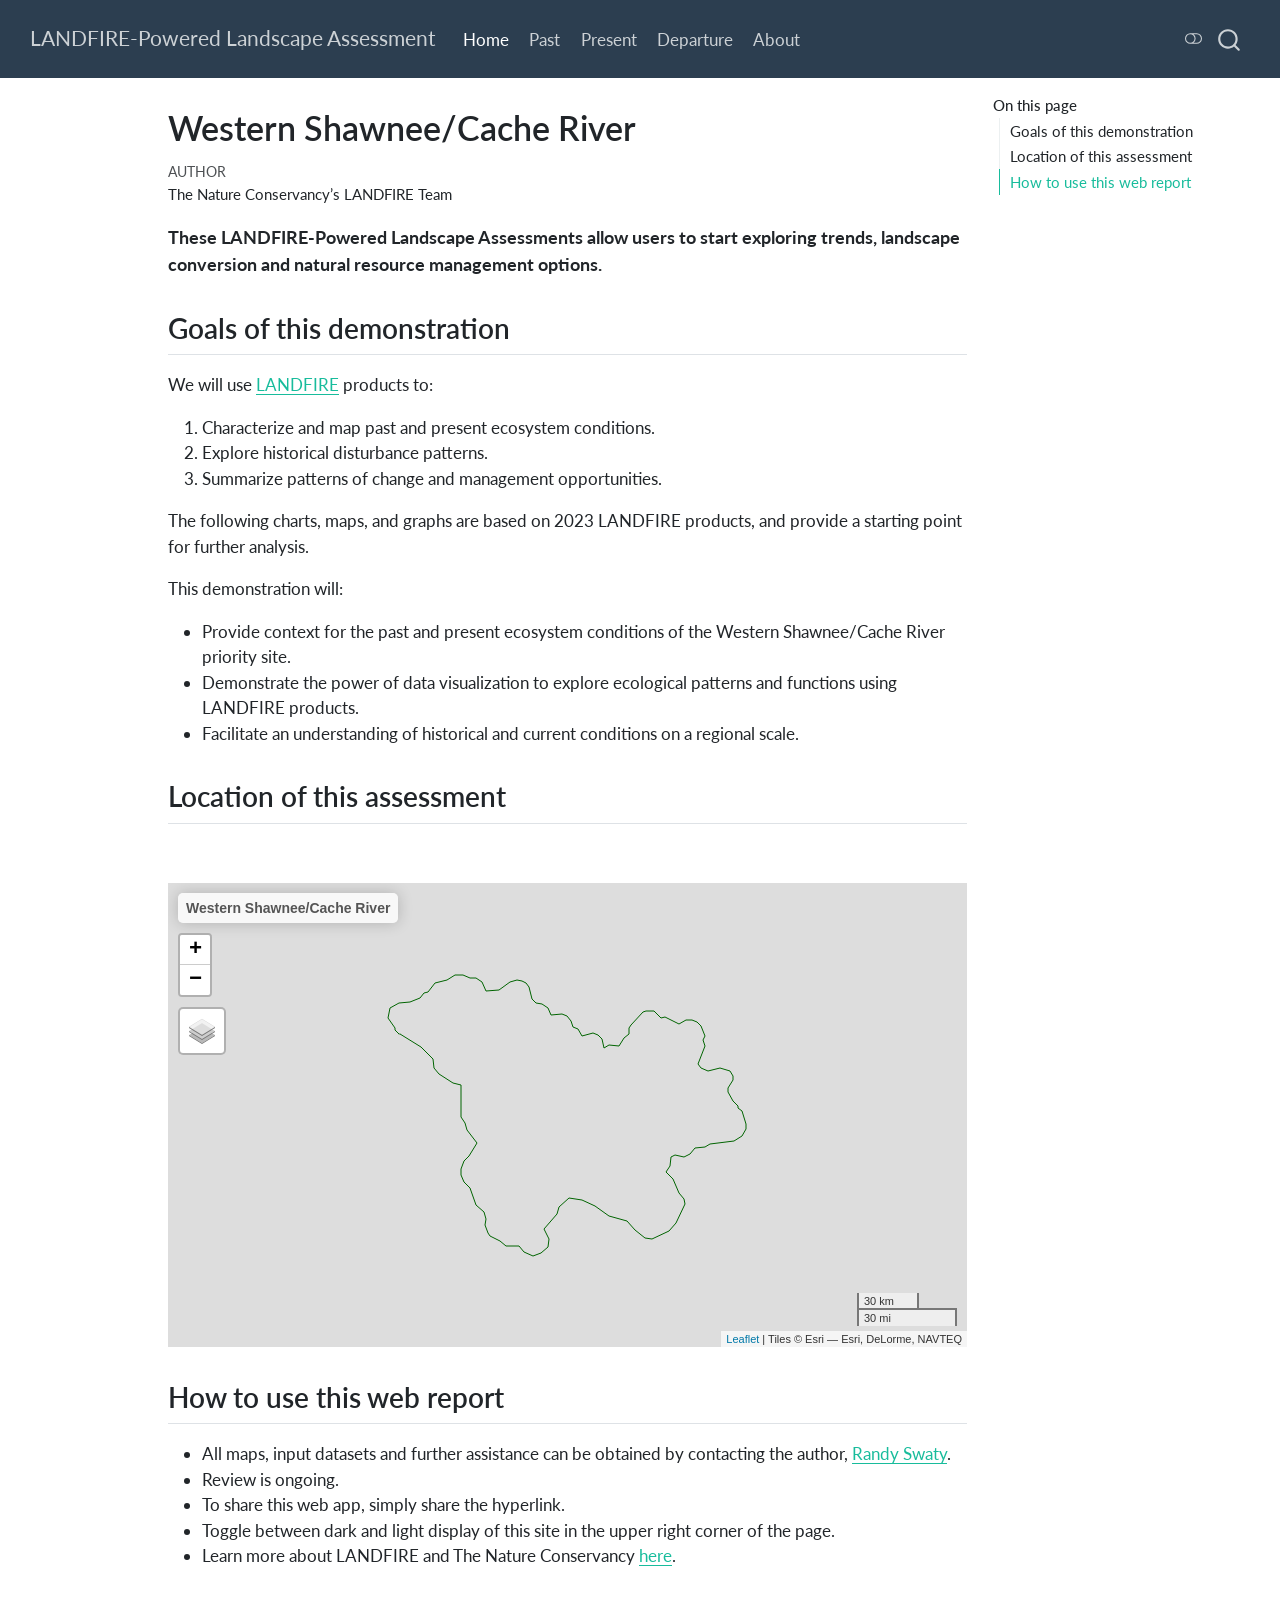
==== commit 998de27b: "folded in Jims comments and Sarah's EVT palette" ====
--- a/docs/index.html
+++ b/docs/index.html
@@ -40,10 +40,12 @@
 <link href="site_libs/quarto-html/tippy.css" rel="stylesheet">
 <link href="site_libs/quarto-html/quarto-syntax-highlighting-587c61ba64f3a5504c4d52d930310e48.css" rel="stylesheet" class="quarto-color-scheme" id="quarto-text-highlighting-styles">
 <link href="site_libs/quarto-html/quarto-syntax-highlighting-dark-b758ccaa5987ceb1b75504551e579abf.css" rel="stylesheet" class="quarto-color-scheme quarto-color-alternate" id="quarto-text-highlighting-styles">
+<link href="site_libs/quarto-html/quarto-syntax-highlighting-587c61ba64f3a5504c4d52d930310e48.css" rel="stylesheet" class="quarto-color-scheme-extra" id="quarto-text-highlighting-styles">
 <script src="site_libs/bootstrap/bootstrap.min.js"></script>
 <link href="site_libs/bootstrap/bootstrap-icons.css" rel="stylesheet">
 <link href="site_libs/bootstrap/bootstrap-ffa9a6279353761231ec249df0a7fdd3.min.css" rel="stylesheet" append-hash="true" class="quarto-color-scheme" id="quarto-bootstrap" data-mode="light">
 <link href="site_libs/bootstrap/bootstrap-dark-24772959a0e306aba8d7698078628ce7.min.css" rel="stylesheet" append-hash="true" class="quarto-color-scheme quarto-color-alternate" id="quarto-bootstrap" data-mode="dark">
+<link href="site_libs/bootstrap/bootstrap-ffa9a6279353761231ec249df0a7fdd3.min.css" rel="stylesheet" append-hash="true" class="quarto-color-scheme-extra" id="quarto-bootstrap" data-mode="light">
 <script id="quarto-search-options" type="application/json">{
   "location": "navbar",
   "copy-button": false,
@@ -103,7 +105,7 @@
 <link rel="stylesheet" href="styles-flatly.css">
 </head>
 
-<body class="nav-fixed quarto-dark"><script id="quarto-html-before-body" type="application/javascript">
+<body class="nav-fixed quarto-light"><script id="quarto-html-before-body" type="application/javascript">
     const toggleBodyColorMode = (bsSheetEl) => {
       const mode = bsSheetEl.getAttribute("data-mode");
       const bodyEl = window.document.querySelector("body");
@@ -245,8 +247,10 @@
         changeGiscusTheme();
       }
     };
-    const authorPrefersDark = true;
+    const authorPrefersDark = false;
     const darkModeDefault = authorPrefersDark;
+      document.querySelector('link#quarto-text-highlighting-styles.quarto-color-scheme-extra').rel = 'disabled-stylesheet';
+      document.querySelector('link#quarto-bootstrap.quarto-color-scheme-extra').rel = 'disabled-stylesheet';
     let localAlternateSentinel = darkModeDefault ? 'alternate' : 'default';
     // Dark / light mode switch
     window.quartoToggleColorScheme = () => {
@@ -365,7 +369,7 @@
 <p>The following charts, maps, and graphs are based on 2023 LANDFIRE products, and provide a starting point for further analysis.</p>
 <p>This demonstration will:</p>
 <ul>
-<li>Provide context for the past and present ecosystem conditions of the Bureau of Land Managment-Ely District.</li>
+<li>Provide context for the past and present ecosystem conditions of the Western Shawnee/Cache River priority site.</li>
 <li>Demonstrate the power of data visualization to explore ecological patterns and functions using LANDFIRE products.</li>
 <li>Facilitate an understanding of historical and current conditions on a regional scale.</li>
 </ul>
@@ -375,8 +379,8 @@
 <p><br></p>
 <div class="cell">
 <div class="cell-output-display">
-<div class="leaflet html-widget html-fill-item" id="htmlwidget-7cff2747c77f4fe04812" style="width:100%;height:464px;"></div>
-<script type="application/json" data-for="htmlwidget-7cff2747c77f4fe04812">{"x":{"options":{"crs":{"crsClass":"L.CRS.EPSG3857","code":null,"proj4def":null,"projectedBounds":null,"options":{}},"attributionControl":true},"calls":[{"method":"createMapPane","args":["tmap401",401]},{"method":"addLayersControl","args":[["Esri.WorldGrayCanvas","OpenStreetMap","Esri.WorldTopoMap"],"structure(list(geometry = structure(list(structure(list(structure(c(530113.5777, ",{"collapsed":true,"autoZIndex":true,"position":"topleft"}]},{"method":"addProviderTiles","args":["Esri.WorldGrayCanvas",null,"Esri.WorldGrayCanvas",{"minZoom":0,"maxZoom":18,"maxNativeZoom":17,"tileSize":256,"subdomains":"abc","errorTileUrl":"","tms":false,"noWrap":false,"zoomOffset":0,"zoomReverse":false,"opacity":1,"zIndex":1,"detectRetina":false,"pane":"tilePane"}]},{"method":"addProviderTiles","args":["OpenStreetMap",null,"OpenStreetMap",{"minZoom":0,"maxZoom":18,"maxNativeZoom":17,"tileSize":256,"subdomains":"abc","errorTileUrl":"","tms":false,"noWrap":false,"zoomOffset":0,"zoomReverse":false,"opacity":1,"zIndex":1,"detectRetina":false,"pane":"tilePane"}]},{"method":"addProviderTiles","args":["Esri.WorldTopoMap",null,"Esri.WorldTopoMap",{"minZoom":0,"maxZoom":18,"maxNativeZoom":17,"tileSize":256,"subdomains":"abc","errorTileUrl":"","tms":false,"noWrap":false,"zoomOffset":0,"zoomReverse":false,"opacity":1,"zIndex":1,"detectRetina":false,"pane":"tilePane"}]},{"method":"addPolygons","args":[[[[{"lng":[-89.91042095879631,-89.91588159486366,-89.91751194823466,-89.91966150232402,-89.92257878224746,-89.92487957581612,-89.92648822582674,-89.93158193116176,-89.93281090278219,-89.93333891855944,-89.93483429231364,-89.93493728237792,-89.93545594980171,-89.93547114683344,-89.93629910602405,-89.93752824016607,-89.93755888823247,-89.93914010091547,-89.94225861112369,-89.94261472385077,-89.94875070599612,-89.94988435054528,-89.95037151231045,-89.95096493433024,-89.95098858907249,-89.95190888379902,-89.95201195472245,-89.95253089523938,-89.95318145439546,-89.95405312422335,-89.95425928951612,-89.95529726574541,-89.95632818125651,-89.96034394674496,-89.96138205724557,-89.9618694584377,-89.96246311284384,-89.96248678096528,-89.96340743608577,-89.96351056530663,-89.96402970904643,-89.96431543757046,-89.96495220869666,-89.96505534592977,-89.96557451787614,-89.9681885219093,-89.97005376147288,-89.97005553169916,-89.97035405788057,-89.97035582817963,-89.9706543587746,-89.97070347915329,-89.97093280986704,-89.97261379867054,-89.97259194619431,-89.9686589757969,-89.95949427145035,-89.9459934707421,-89.94272070406701,-89.93245627929807,-89.92296353153316,-89.92255231195517,-89.92225007733717,-89.92147537852975,-89.92140601172397,-89.92003209323609,-89.91048295889041,-89.90770534292885,-89.90669308628158,-89.90582505993055,-89.90496842204293,-89.90448578795645,-89.8968252539491,-89.89250194262883,-89.89197836383882,-89.89144684707006,-89.87353270017007,-89.87318838627185,-89.87138706067086,-89.86556900870744,-89.8641917589721,-89.86188548730939,-89.86006002525411,-89.85902709545589,-89.85348477613844,-89.85075326195147,-89.84969773370713,-89.848964492872,-89.83648761332529,-89.82227341012313,-89.81036507947989,-89.80620132262254,-89.79770178024238,-89.79555746712659,-89.7951680491723,-89.7950936295764,-89.79308383559878,-89.78864839675825,-89.78820225001584,-89.78665554265946,-89.77926253048923,-89.77575557593974,-89.77466981377074,-89.76860159894335,-89.7612529093019,-89.75968856595894,-89.75812952374372,-89.75418535784627,-89.74854190389409,-89.74786433716096,-89.74243549427334,-89.74220000967351,-89.73866173626153,-89.73788164528567,-89.72613733222016,-89.72430026421394,-89.71822736750249,-89.71634702761288,-89.71470162182015,-89.71179968970873,-89.70412489603365,-89.69979274574445,-89.69977384932119,-89.69908052220948,-89.69029145116085,-89.68877461012872,-89.68689354511099,-89.68544039823166,-89.68510133724541,-89.68461202195024,-89.68234486923086,-89.68150567295858,-89.68055256756323,-89.67287596903175,-89.66854267172147,-89.66696480256962,-89.66631416648136,-89.66020170716422,-89.6578331738945,-89.65774173116631,-89.65772283144256,-89.65702927964942,-89.65701037985345,-89.65631682365503,-89.64578445611545,-89.63501570487023,-89.63399589971205,-89.63252442784555,-89.62001095738444,-89.61464530904742,-89.61288358795993,-89.60520287837794,-89.60086698267462,-89.59928854682566,-89.59863756238666,-89.59252302283841,-89.58291938217303,-89.58188501069603,-89.57947557836934,-89.57358674270982,-89.57220759438633,-89.57107602350969,-89.56735722301086,-89.56597808191349,-89.56210918105401,-89.55595597530534,-89.55492163229914,-89.5369511775198,-89.53594038138527,-89.52120670746704,-89.52012505965428,-89.50986906532559,-89.50538777505628,-89.48782726375532,-89.47237383220755,-89.47198029355968,-89.46691006762555,-89.46118951389674,-89.46115437241214,-89.46111679973836,-89.45564338869256,-89.45500171852039,-89.45096627230424,-89.4493247593423,-89.4486238055367,-89.44669601134454,-89.44411887877021,-89.44227410721157,-89.44213480421641,-89.44191643930938,-89.44172335631679,-89.44162158265158,-89.44055439558917,-89.43964722413114,-89.43940470516547,-89.43686105586056,-89.42958246340071,-89.42676331654519,-89.41575014409129,-89.41286759071602,-89.41008167404568,-89.40906818534734,-89.40819797584086,-89.40225301230085,-89.40206400341894,-89.40153981564761,-89.40100675304221,-89.38307178869077,-89.38238292141682,-89.38092189746897,-89.37719239695394,-89.37684796494906,-89.3745601080343,-89.37374808474897,-89.37202593518454,-89.3705722143842,-89.37053316999845,-89.36745740730815,-89.36752697977388,-89.36493674169681,-89.35849907370806,-89.34425178652337,-89.34050633870523,-89.33992672181655,-89.33845218607543,-89.33613502609992,-89.33516938084007,-89.33477651704831,-89.32297223797016,-89.32149716982379,-89.31743936422086,-89.31559649953623,-89.31375240956926,-89.30766177528348,-89.30577424947789,-89.30412573321973,-89.30121532732132,-89.29829673210264,-89.29801684400771,-89.29610256465752,-89.29479393012457,-89.29395361617152,-89.29299796515062,-89.28531114598421,-89.28097048934798,-89.28044595015528,-89.27991230111742,-89.2619653174601,-89.26045857670049,-89.25605823129689,-89.25467985315181,-89.23534681270236,-89.23507932990043,-89.23407019531734,-89.23269208029937,-89.23239651711057,-89.23059839260985,-89.22942850447116,-89.22876397861658,-89.22788184183655,-89.22509688258536,-89.22443239136935,-89.21629575962166,-89.21545593175951,-89.21484377127737,-89.21027811538438,-89.20931858851768,-89.20529939645643,-89.20366296973128,-89.20296636515749,-89.20104633633682,-89.20006874575289,-89.19696202325046,-89.19532600499713,-89.19462964840106,-89.19271015981082,-89.19015426771821,-89.18832159555419,-89.18819018804335,-89.18810087015144,-89.18809064595712,-89.18796998075634,-89.18776814678075,-89.18755337586919,-89.18664223096211,-89.18345728468579,-89.18228016987221,-89.18223533219691,-89.18201012415238,-89.18195168499848,-89.18190403637657,-89.18182440421771,-89.18174758066709,-89.18156901995945,-89.18143775803914,-89.18134848001912,-89.18038128919164,-89.17608702435734,-89.17605198300782,-89.17601457916305,-89.17056141451786,-89.1699226278096,-89.16590966403618,-89.16427552772269,-89.16358024793522,-89.16166319425142,-89.16020705834458,-89.15842373601775,-89.15818816498698,-89.15206486065367,-89.14965614257419,-89.14228874379438,-89.1422689624743,-89.14112828371569,-89.14044009660854,-89.1266551503421,-89.12530376630005,-89.10797782284124,-89.10699569941796,-89.10509655255758,-89.10490058858903,-89.10366607996076,-89.09426562564255,-89.09361314633195,-89.09313923946448,-89.08953558839616,-89.0883011567028,-89.08683395390484,-89.08618044769848,-89.08381415820699,-89.07989764287302,-89.07982009695306,-89.07826125709765,-89.07816090660781,-89.07764881005917,-89.07605317337682,-89.07434801154912,-89.06667051610782,-89.06233423089807,-89.06075866496688,-89.06010795383357,-89.0548802456747,-89.04887788747877,-89.03390167421335,-89.03355781361445,-89.01886874972215,-89.01265392302203,-89.01072744358751,-89.00868980111066,-89.00888798135706,-88.99181585588315,-88.99115365472352,-88.98229423850101,-88.98189465069355,-88.9816037795334,-88.97705657269509,-88.97578337703557,-88.97178716345955,-88.97015863941654,-88.9694674704544,-88.96755841868044,-88.96667355732441,-88.96609477493715,-88.96599482407615,-88.96548386172064,-88.96538391394509,-88.96487296241536,-88.96234034276767,-88.96052155511916,-88.96051998580903,-88.96022892500811,-88.96018538560736,-88.95996180191197,-88.95996023274218,-88.95966918144667,-88.95966761234672,-88.95937656537066,-88.95933303180082,-88.95910945872514,-88.9583000643207,-88.9581232086782,-88.94310992588612,-88.94210479235682,-88.93096491444113,-88.9262492229655,-88.92496058635811,-88.9207555109118,-88.92011978296743,-88.91510736895376,-88.91452919585439,-88.91428398090267,-88.91190775405734,-88.90875777213849,-88.90857482742932,-88.90696796489996,-88.90626201243278,-88.90579980691746,-88.90463149893198,-88.89997994383656,-88.89860397740742,-88.89505595056065,-88.89455857112799,-88.89397324157892,-88.89034585881923,-88.88077943708322,-88.87799408485948,-88.87698270953886,-88.87611311363199,-88.87149675242428,-88.86678231114826,-88.84813623465099,-88.84676256571225,-88.83209631202143,-88.81872567810788,-88.80756291290857,-88.80597644338499,-88.80199546258953,-88.80037208684315,-88.7996846118167,-88.79778283699852,-88.79526631098884,-88.79345701273405,-88.79337339288024,-88.79321809363272,-88.79317551819892,-88.79295310233961,-88.79295156791237,-88.79266203685252,-88.7926605024945,-88.79237097573002,-88.79232840606845,-88.79210600076497,-88.79201124035561,-88.79137384647599,-88.7895649613757,-88.78944037851156,-88.78935221989516,-88.78934252669845,-88.78922375026247,-88.78918231453886,-88.78911339670682,-88.78907085017927,-88.78884849037509,-88.78876163265087,-88.78652272130296,-88.78602866671402,-88.78484522950876,-88.78295763331026,-88.77686747029463,-88.7749779155307,-88.77333170471849,-88.77042152797723,-88.76274981985634,-88.75841556424902,-88.75789276660215,-88.75735990475329,-88.73947252913044,-88.7384430697071,-88.73739534014082,-88.7367273077962,-88.73511921470981,-88.73292635677707,-88.72949485575649,-88.71484245601316,-88.70507918478087,-88.70275637924358,-88.70086549440335,-88.6992186913876,-88.69642806811025,-88.69637738359266,-88.68836821346764,-88.68797207069863,-88.67610867535805,-88.67388995613987,-88.66779178270362,-88.66589929688067,-88.66473785398425,-88.66410712761473,-88.66373330778833,-88.66340780438247,-88.65941790351894,-88.65752516397576,-88.6566236232336,-88.65446599819791,-88.65331421390249,-88.65316606816884,-88.65151790166664,-88.64860338752572,-88.64730047532129,-88.64783986171469,-88.6479656237384,-88.64817795608533,-88.64850471053437,-88.64927006228591,-88.64911036938166,-88.64601153676362,-88.64172055560844,-88.6415422145965,-88.64111876663169,-88.63743051554701,-88.63703365632206,-88.6329843188507,-88.63221716681254,-88.63176075526081,-88.62876320931811,-88.62724392749364,-88.62684693293645,-88.62392830143182,-88.62390131685621,-88.62359618828637,-88.61496171207743,-88.61459132921117,-88.61021375583515,-88.61015032457772,-88.60938272038725,-88.60930583824093,-88.60441590960843,-88.60290722479051,-88.59831385475469,-88.5975728320102,-88.59600721754634,-88.59566510541362,-88.59513564004037,-88.59503467124344,-88.59489887811688,-88.59437300665471,-88.59323454176155,-88.59160084386758,-88.58473206069374,-88.58250835184495,-88.56993000848246,-88.55566253429237,-88.5552257404275,-88.55337350912419,-88.5490265179109,-88.54744992629116,-88.54679792410323,-88.54069231374427,-88.53109992191348,-88.53075613498029,-88.51286937606375,-88.51186522232658,-88.50502956596007,-88.50113193854028,-88.49608793530759,-88.49575536794313,-88.49561749797327,-88.49056654647202,-88.49025006179622,-88.48992577033152,-88.48822500861701,-88.4866154628064,-88.48680359602817,-88.48635952382152,-88.48543746933143,-88.48090959652234,-88.48027676539616,-88.47751795337695,-88.47215467694073,-88.46381186119216,-88.44883338556842,-88.44780248196743,-88.43382078191291,-88.43338865604761,-88.43204160576055,-88.42791944374754,-88.42691605581687,-88.41966317721678,-88.41834374919718,-88.41431703268702,-88.41343732079758,-88.41277765998959,-88.41291008796971,-88.41091419571005,-88.41086649597031,-88.40989079371047,-88.40992401672359,-88.40870094473448,-88.40709318053574,-88.40736221992252,-88.40256422602543,-88.40108792838528,-88.39775251441451,-88.39648859391842,-88.39573691778084,-88.39377705440828,-88.37738397604973,-88.37253521318563,-88.37158708534845,-88.37129336871919,-88.36675290754175,-88.36671087349426,-88.36618725119304,-88.3656528101663,-88.36552468661854,-88.36430613560211,-88.362004303086,-88.36106157455157,-88.36084480540543,-88.36033704411682,-88.35685532018339,-88.35648413636174,-88.34879943723554,-88.34738161117902,-88.34614882895541,-88.34389293345839,-88.34358932867369,-88.34280688558545,-88.33511260451527,-88.33076385093609,-88.32918783466874,-88.32853570193912,-88.32243268959175,-88.31284380417773,-88.31250026720726,-88.30502750789043,-88.30156296991923,-88.3012194420653,-88.28655973344819,-88.27321785009045,-88.26210406658528,-88.26147323647088,-88.25651212669818,-88.25530768695425,-88.25480124603897,-88.25334526329627,-88.25324761385257,-88.25274264607307,-88.25040991646888,-88.25039400749132,-88.24837055892485,-88.2469820058212,-88.24505802188411,-88.24483329481417,-88.24473881287811,-88.23885815277393,-88.23427242046898,-88.23353586126076,-88.23378883623282,-88.23985447217522,-88.23654558909574,-88.23196291242795,-88.23122715165599,-88.23142385351267,-88.23523307036628,-88.24361816028511,-88.24438802893718,-88.25223948988358,-88.25409371411808,-88.25571745441181,-88.25568428703855,-88.25568286019318,-88.2553974583891,-88.25404328026129,-88.25415527804363,-88.25701657206447,-88.25661479682212,-88.25720939135645,-88.26445961198847,-88.26485816423555,-88.26892085445802,-88.26968990548946,-88.27062709387549,-88.27010343969681,-88.26909358219564,-88.26903817527231,-88.26835618074787,-88.26739278319936,-88.26421828740173,-88.26220903860182,-88.2618944116527,-88.26077420396892,-88.25736489978377,-88.25636516602415,-88.25500109985578,-88.25170919105841,-88.24715324839208,-88.24705342231799,-88.24605378360542,-88.24618392788341,-88.24448419060973,-88.2438434981264,-88.23852531644417,-88.23757006982044,-88.22426915276286,-88.21491995022699,-88.21455182748016,-88.21453300525863,-88.21383876186999,-88.20475574442871,-88.19991788059239,-88.19557944934979,-88.19556062599365,-88.19509251675314,-88.19407173503855,-88.19096140633336,-88.19058727404129,-88.190451755601,-88.18639592602047,-88.18205700917338,-88.18048538218571,-88.17983481540954,-88.17405455359649,-88.17255857869459,-88.15831975463838,-88.15023478489708,-88.14858771096441,-88.13365177031073,-88.1315967150006,-88.11789347905012,-88.11655198061166,-88.1126592993991,-88.11256222354385,-88.11220975313738,-88.09991137223999,-88.09776982915071,-88.09732594948207,-88.09523811480064,-88.08709471110541,-88.08636044798173,-88.08575342390819,-88.08185763038406,-88.07949693468002,-88.07945527543039,-88.07897694351803,-88.07897555352174,-88.078691814439,-88.07737260910204,-88.07745840725657,-88.08225083810497,-88.08576359305562,-88.08797724598607,-88.08837650778472,-88.09244484889329,-88.09321471941141,-88.09344245844649,-88.09765985096364,-88.09954147971264,-88.10109949772885,-88.10304029166541,-88.10207096923084,-88.10252090751527,-88.10231634749309,-88.10204818176166,-88.10143271977155,-88.09898005037161,-88.09820721481526,-88.09749959346919,-88.09740282723776,-88.09690114069249,-88.09680437746904,-88.09630270155502,-88.09500680288026,-88.09370969699489,-88.09327038170167,-88.09254151344507,-88.0924304996765,-88.09112824926689,-88.08961786998999,-88.08898418690869,-88.08798305071129,-88.08796085296623,-88.08707144181332,-88.08680350057354,-88.08618839877312,-88.08320115564639,-88.08284989845451,-88.08284573181049,-88.08208792255091,-88.08143256834411,-88.08129151031032,-88.07901187886382,-88.07891620734188,-88.07718483928213,-88.07413916121511,-88.07254694745694,-88.07135983251472,-88.06623269172555,-88.06401179667139,-88.06177629359188,-88.06076805953845,-88.05982861850802,-88.05674213818867,-88.05430226114201,-88.05389803362222,-88.05176550277153,-88.05174334375526,-88.05098491666526,-88.05038209048195,-88.05009019533966,-88.04994442876541,-88.04984788865424,-88.04934698029781,-88.04932482397753,-88.04843650455581,-88.04833997181775,-88.04825515769411,-88.04271129505393,-88.04111763425473,-88.0381548786502,-88.03649321668802,-88.03555436184041,-88.03300004174085,-88.03065316427561,-88.030043053143,-88.0286300424455,-88.02793435903449,-88.02764271778014,-88.02749704727727,-88.02747491311135,-88.02658716035575,-88.02649072414195,-88.02599016103957,-88.02589372782306,-88.02539317532042,-88.02294961274903,-88.02118320261084,-88.02118182716299,-88.02089914832082,-88.02089777293938,-88.02061509828604,-88.02061372297104,-88.02033105250641,-88.02029289546428,-88.0200757569271,-88.02003760170739,-88.01982046700707,-88.01981909188984,-88.0195364356032,-88.01949828404861,-88.01928115640239,-88.01927978141725,-88.01899713431327,-88.01895898642354,-88.01874186583106,-88.01870371976341,-88.01848660300725,-88.01848522821987,-88.01820259529198,-88.01812768549097,-88.01797609433414,-88.01790118807085,-88.01774960002469,-88.01763793386654,-88.01755186408882,-88.01747696486012,-88.01732538346715,-88.01725048777567,-88.01709890949299,-88.01709753509587,-88.01681493615747,-88.01677680458164,-88.01655972098791,-88.01655834672285,-88.01627575696401,-88.01623762905155,-88.0160205525092,-88.01598242641801,-88.01576535371066,-88.01565373009625,-88.0155676729733,-88.01512887409761,-88.01493271343514,-88.01441602337664,-88.01357507076862,-88.01308274390202,-88.01256600638862,-88.01177195582228,-88.01125688447034,-88.01064354471409,-88.00984860257286,-88.00952034676122,-88.00469440506329,-88.00391889751063,-88.00393556000535,-88.00598074570928,-88.0064658512168,-88.00728207555107,-88.00819465424905,-88.01348120482965,-88.01467718037543,-88.0187386621847,-88.01950713088192,-88.02154624430548,-88.02268450568234,-88.02847821140772,-88.02921781931207,-88.03077848579584,-88.03177770171527,-88.03188149481329,-88.03356267509568,-88.03507040066332,-88.0396572239563,-88.04150583944907,-88.0538346571503,-88.05417679522924,-88.05456947822765,-88.05548663034449,-88.05578842466328,-88.05656695409451,-88.05686874542378,-88.05764726428525,-88.05794905262501,-88.05872756091671,-88.06637527438247,-88.07069841118975,-88.07121858393192,-88.07175005351509,-88.07277164710487,-88.07314273022764,-88.07416432027252,-88.07453540028736,-88.07605840546366,-88.07626910314617,-88.07678926866789,-88.07732072044597,-88.07784088414394,-88.07837233209015,-88.07939390791566,-88.07976497593027,-88.09756153943394,-88.10569303854189,-88.10628105162915,-88.10680119614162,-88.10733257027567,-88.10735131723911,-88.10804304183623,-88.10838571435765,-88.10917586086174,-88.10947757021499,-88.11025573844977,-88.11790144990684,-88.12222324620473,-88.12224199183963,-88.12293363113265,-88.12345373511096,-88.12398503666543,-88.12400378216792,-88.12469541228207,-88.13485365235729,-88.13648833291761,-88.15428241865372,-88.15616904689612,-88.15927530840685,-88.16359605336747,-88.16361479717399,-88.16430626820106,-88.16432501194096,-88.16501647878005,-88.16503522245334,-88.16572668510442,-88.16574542871106,-88.16643688717407,-88.16645563071413,-88.16714708498903,-88.16716582846244,-88.16785727854919,-88.167876021956,-88.16856746785457,-88.16908751000847,-88.16961866299582,-88.16963740626989,-88.17032884298035,-88.17084888145142,-88.17138002738047,-88.17139877052179,-88.17209019804383,-88.17311152427224,-88.17348237915441,-88.17500499097473,-88.17521556081941,-88.17673816735122,-88.17694873517839,-88.19474082325067,-88.1953158471743,-88.19749695155525,-88.20022502209191,-88.2011962010898,-88.20141318085209,-88.20193319428203,-88.20210938668298,-88.20320279478923,-88.20413328354373,-88.20494177358414,-88.20652061926815,-88.20682217013965,-88.20759967213621,-88.20790122001102,-88.20867871142602,-88.21608367239446,-88.21717059834069,-88.21800597257173,-88.21895949249696,-88.21939941921734,-88.21961690539878,-88.22054718366795,-88.22135555196638,-88.22293409600938,-88.22323560611017,-88.22401295956062,-88.22431446666423,-88.22509180953286,-88.23273239487963,-88.23705082833366,-88.23706956696255,-88.23776066804221,-88.23777940660428,-88.23847050349111,-88.2384892419864,-88.23918033468037,-88.23919907310884,-88.23989016160991,-88.23990889997158,-88.2405999842797,-88.24061872257458,-88.24130980268971,-88.24182970300376,-88.24236057499552,-88.24288047346758,-88.24341134161203,-88.243931238242,-88.24446210253903,-88.24548315380889,-88.24585381428784,-88.2478771700645,-88.24792743211033,-88.26209073632742,-88.26244254450096,-88.26346356373587,-88.2638341890909,-88.26485520472454,-88.26522582695385,-88.26674797568459,-88.26695841342227,-88.26747828640818,-88.26800908249662,-88.26852895363761,-88.26905974587612,-88.26957961517212,-88.27011040356062,-88.27012914060428,-88.27082010268374,-88.27133996827888,-88.27187074959447,-88.27188948650472,-88.27258043937677,-88.27310030127074,-88.27363107551318,-88.27515318102387,-88.27536360655021,-88.27638458600754,-88.27675518004006,-88.27777615589227,-88.27814674679789,-88.27866660134994,-88.27919735767965,-88.27971721038554,-88.28024796286429,-88.28177004146985,-88.2819804583674,-88.28350253162546,-88.28371294649835,-88.28523501440792,-88.28544542725604,-88.28746859785555,-88.28751884828634,-88.28882087997907,-88.29075764306765,-88.29151380376508,-88.291804377172,-88.29267517082017,-88.29296573477893,-88.29383649824383,-88.29489200874788,-88.29576272307324,-88.29805744074564,-88.30008747214683,-88.30235425669082,-88.30355507608948,-88.30505693478059,-88.30962734900382,-88.31552321374144,-88.31625114321916,-88.31773400270369,-88.31810245902955,-88.32572921677902,-88.326399432193,-88.32698210429554,-88.33059789543186,-88.34011443043271,-88.34288641781383,-88.34340599821697,-88.34393635355383,-88.34395508018505,-88.34464547852754,-88.34466420509173,-88.34535459923637,-88.34587417406796,-88.34640451910086,-88.34642324553126,-88.34711363046014,-88.34763320157955,-88.34816353953291,-88.3486831087998,-88.34921344289832,-88.35073469158907,-88.35094494261445,-88.35246618592305,-88.35267643492048,-88.37045258674436,-88.37386060891012,-88.39252730362516,-88.39289753535485,-88.3938926806885,-88.39859378872669,-88.39878244261553,-88.3991657579322,-88.40108638563248,-88.4043583340932,-88.40911838692554,-88.41164557692704,-88.41324855669802,-88.41480241053965,-88.41498122637687,-88.41544342632821,-88.4154605664861,-88.41556658027061,-88.41682785764867,-88.41679291802552,-88.41725986152751,-88.41975087670511,-88.42010017136295,-88.42026266356362,-88.42166825733949,-88.42104052621031,-88.42109498432863,-88.42527578675973,-88.43460257392975,-88.43586238260187,-88.43753693076411,-88.43795896460648,-88.44163111523622,-88.44281554393768,-88.4441140034002,-88.44417740635942,-88.44615640347716,-88.44433833541777,-88.44207023368465,-88.44127450662394,-88.44002088211742,-88.43965353481914,-88.43839994037489,-88.43803260248866,-88.43677903810629,-88.43666092193166,-88.43642583426593,-88.43060909971496,-88.42964210152682,-88.42972120702227,-88.42773473852358,-88.42770815169807,-88.42674120005711,-88.4267415271445,-88.42656326002508,-88.42550176119227,-88.42366250648385,-88.42110231368743,-88.41544696623291,-88.41356796543791,-88.40863936348289,-88.40744352544034,-88.40693969156381,-88.40549324686216,-88.40539599552507,-88.40489433557175,-88.40243004059339,-88.40085900942744,-88.39990161765628,-88.39889660281418,-88.39773781164737,-88.39673286296006,-88.39651310346606,-88.38957800086605,-88.38919514429621,-88.38903387374957,-88.38844324027718,-88.38834607440948,-88.38784471609259,-88.38774755321769,-88.38724620545236,-88.38714904557017,-88.38664770835608,-88.38620652621478,-88.38547807241328,-88.38301625306816,-88.38124119943777,-88.38123975914745,-88.38095569699792,-88.38095425677447,-88.38067019880994,-88.38066875865336,-88.38038470487375,-88.38038326478404,-88.38009921518923,-88.3800977751664,-88.37981372975635,-88.37981228980037,-88.37952824857497,-88.37952680868585,-88.37924277164501,-88.37924133182277,-88.37895729896638,-88.37891735216418,-88.37869916706613,-88.3786977273774,-88.37841370370808,-88.37841226408619,-88.37812824460107,-88.37812680504602,-88.377842789745,-88.37784135025682,-88.37755733913978,-88.37751787086839,-88.37642397779996,-88.3763268799806,-88.37582577459469,-88.37336536955091,-88.37230298131695,-88.36855462963068,-88.36635368125687,-88.35798203561949,-88.34897758340927,-88.34382704016559,-88.34292086008841,-88.34303062514037,-88.34614381733107,-88.3529028180953,-88.35783685724435,-88.36040213602553,-88.36109482952145,-88.36121836994487,-88.36149642531603,-88.3629875370694,-88.3638310221548,-88.36474684746966,-88.36506883632812,-88.36675560244328,-88.36744809458627,-88.36799324953817,-88.36868570485778,-88.36880919888125,-88.37247684239685,-88.3752364376226,-88.37925586609404,-88.38001688360626,-88.38323173661185,-88.38370875958789,-88.38378850173203,-88.38533783568319,-88.38575917243654,-88.38645115868285,-88.3869958720459,-88.38768782150527,-88.38781121549687,-88.38850314138647,-88.38862653075361,-88.39229137019034,-88.39432874290468,-88.39628524111363,-88.39904249903159,-88.40305873542948,-88.40457961340884,-88.40621292235473,-88.40686081468409,-88.4071496248884,-88.40801494981571,-88.408303750664,-88.40916904570737,-88.40945783720004,-88.41032310236079,-88.41108339804219,-88.41118340570247,-88.41349510087279,-88.41462186847293,-88.41581573463841,-88.41730895675759,-88.42185368706748,-88.42331960187455,-88.4310589241769,-88.43124602819239,-88.44347537618599,-88.44381447045772,-88.44420435982158,-88.44511411221201,-88.44541386896569,-88.44618611708289,-88.44648587085669,-88.44725810847285,-88.44755785926674,-88.44833008638187,-88.44969122971685,-88.45081330878548,-88.45111305037801,-88.45188524442261,-88.45948108896478,-88.46377332152322,-88.46379196136022,-88.46447886936537,-88.4644975091356,-88.46518441297019,-88.46520305267367,-88.46588995233766,-88.46590859197437,-88.46659548746771,-88.46711265046304,-88.46764030791444,-88.46765894741773,-88.46834583375073,-88.46836447318725,-88.46905135534946,-88.46906999471922,-88.4697568727106,-88.46977551201358,-88.47046238583411,-88.4709795395694,-88.47150718037177,-88.47202433225688,-88.47255196922593,-88.47406614002249,-88.47427532176972,-88.47529097882587,-88.47565938235046,-88.47617652869154,-88.47670415227181,-88.47722129676215,-88.47774891650857,-88.47776755534488,-88.47845439259397,-88.4789715333803,-88.47949914608833,-88.48001628502364,-88.48054389389759,-88.48106103098175,-88.48158863602156,-88.4831009454696,-88.49223209782512,-88.4933303911854,-88.50575043986579,-88.51983150432329,-88.53461539946184,-88.53495460496487,-88.55976977245777,-88.56042164320196,-88.56622256680939,-88.56718716575929,-88.57525175181482,-88.57587721487393,-88.57733237487112,-88.57931743386814,-88.57963019549777,-88.58079497870754,-88.5888858572586,-88.59018179092531,-88.59079455596273,-88.59486781377689,-88.59585941665671,-88.59721283902624,-88.59750327807484,-88.59749455987469,-88.60103782115488,-88.6063432855121,-88.60895259761098,-88.61475792347703,-88.61512459754937,-88.6163757038784,-88.61734110675697,-88.61976261585855,-88.62104109385396,-88.62669177560898,-88.62950942919177,-88.633435483319,-88.63503777155999,-88.63563564097026,-88.63592445413694,-88.63612577710636,-88.63759107734271,-88.63786183171442,-88.63847784975665,-88.64095478534011,-88.64194209757086,-88.6426658874101,-88.64394510605585,-88.64525872622494,-88.64580126529098,-88.64638978533993,-88.65325961006415,-88.6549477898771,-88.65686357837411,-88.65773591600271,-88.65780768186237,-88.65913977336054,-88.66227738949978,-88.66412866075132,-88.6654608126279,-88.66747510022543,-88.67044993191884,-88.67246429652185,-88.67277475227874,-88.67685215842447,-88.67784480927536,-88.679199762865,-88.67949050885622,-88.68392227031173,-88.68409010341682,-88.68924328859204,-88.68931078066572,-88.69197561687007,-88.6933210190914,-88.69338875812966,-88.69338782872981,-88.69472713738985,-88.69727928664621,-88.69862475338024,-88.69869249551957,-88.69869156622217,-88.7019230406972,-88.70201071835145,-88.70300358939505,-88.70435887448635,-88.70564258045216,-88.70699790214903,-88.70728871978982,-88.70810158758187,-88.70919382425187,-88.70924459940802,-88.70961618658986,-88.71219875583574,-88.71224953201546,-88.71262112607603,-88.71490004245332,-88.71789799150876,-88.72200412086679,-88.72293549354106,-88.72316002972229,-88.7241791172144,-88.73308426091319,-88.73315416338014,-88.7358457924841,-88.74245921003975,-88.74263975530108,-88.74815648492159,-88.74948940755479,-88.75356909792748,-88.75525380075952,-88.75788185897737,-88.75986842623097,-88.76122435040091,-88.76151528300065,-88.76671905738228,-88.76679577699225,-88.76778913824486,-88.77497238296498,-88.77627971964499,-88.77934852078215,-88.78089028610262,-88.78571978760814,-88.7915386697602,-88.79250647477645,-88.7924279217505,-88.79441573048803,-88.79444213107094,-88.79540998234953,-88.79541513525835,-88.79558805634899,-88.79661915382438,-88.79915428998314,-88.799745512759,-88.80022367399006,-88.80265173986831,-88.80393379789777,-88.80525039588773,-88.80704016741004,-88.80731872853745,-88.81186581365212,-88.81283394253634,-88.81618941445666,-88.81771409789309,-88.81836815476821,-88.82366452318421,-88.82394997864589,-88.82747410895006,-88.83329663611651,-88.83426508807177,-88.83513507973238,-88.83608255822811,-88.83736587444622,-88.83764617778266,-88.83821050631751,-88.83852140609098,-88.8405388405325,-88.840849745645,-88.84101096024347,-88.84260495123544,-88.84359917367694,-88.84353890205874,-88.84550021606384,-88.84558764472951,-88.84658189334037,-88.85377206805066,-88.85873593543621,-88.86065576975005,-88.86169351419721,-88.863613410825,-88.86884896198764,-88.87135177801113,-88.87183989891382,-88.87319762639319,-88.87348891634387,-88.87484666726318,-88.87613250997144,-88.87749029745939,-88.87778159915129,-88.87913941007857,-88.87943071636387,-88.88010777801969,-88.88141990158458,-88.88440374481583,-88.88576164482343,-88.88704761600384,-88.88772472862379,-88.88903693722591,-88.89003161091594,-88.89102278117875,-88.89125965474759,-88.89534517473,-88.89832938416691,-88.89919514005908,-88.89927531847481,-88.90056257769005,-88.90193567591096,-88.9036453846274,-88.90670575206921,-88.91005572481163,-88.91264261539537,-88.91672636408882,-88.91740476510307,-88.91966781831667,-88.92104105900731,-88.92275093668496,-88.92581162455247,-88.92916196799514,-88.93174915823701,-88.93308426763976,-88.93717099162383,-88.93814204010853,-88.94007480996919,-88.94416175693696,-88.9447149293306,-88.94506039578643,-88.94594933822111,-88.94755631693315,-88.95415416970955,-88.95475465277541,-88.96247709754127,-88.96464990903584,-88.9662439071659,-88.9673209981877,-88.96756142175661,-88.96857881844682,-88.96894721019795,-88.96996460309076,-88.9703329916604,-88.97135038075541,-88.97171876614338,-88.97273615144019,-88.97310453364641,-88.97412191514456,-88.97449029416889,-88.97481590482263,-88.97537423970969,-88.97631988399488,-88.97715049214521,-88.97809611593473,-88.97892671114288,-88.97987231443668,-88.98047190743912,-88.98201377394048,-88.98231356471248,-88.98308448325105,-88.98338427100022,-88.98415517893405,-88.98422398285315,-88.98554269207506,-88.98576805962325,-88.98731278765669,-88.98903027226291,-88.99057492495345,-88.99630971011332,-88.9978541883001,-88.99847579250691,-89.00002022240145,-89.0006418042509,-89.0021861858539,-89.00244257899476,-89.00398692132106,-89.00752962053762,-89.00852278372645,-89.00860615055069,-89.01035739052968,-89.01113888652723,-89.01259459665673,-89.01666413615183,-89.01744552217743,-89.01929582977401,-89.02303821584572,-89.02595832790837,-89.02750205867417,-89.02775832968493,-89.03084567974599,-89.03099321947323,-89.03182134406929,-89.03220699148196,-89.03266362707095,-89.03267662801369,-89.03280870426686,-89.03377145196498,-89.03399127278448,-89.03426464136976,-89.03472597459138,-89.03519072860567,-89.0359752156301,-89.03599197150066,-89.03609523255271,-89.03687967011676,-89.03689642497268,-89.03699967921317,-89.03823373330876,-89.03819882598306,-89.03863851990249,-89.03888949271045,-89.03930614481561,-89.03972086971437,-89.0398646824639,-89.03989499184689,-89.04073706587302,-89.04078301633405,-89.04137968248936,-89.04153620310331,-89.04646522696244,-89.04685488850345,-89.05083391118248,-89.05216123168908,-89.05387595658199,-89.05642512722747,-89.05728239242168,-89.0575688512147,-89.05842608663993,-89.05885055672384,-89.06024110844341,-89.06063059238292,-89.06460792579307,-89.06564832940951,-89.06650534631173,-89.06725931984913,-89.07496405575628,-89.07566717090164,-89.08048102081892,-89.08485452390333,-89.08584597376142,-89.08662650413721,-89.08698469441939,-89.08804122177744,-89.0895236348145,-89.09030349765854,-89.09127625825654,-89.09192734988845,-89.09392840116099,-89.09616405527984,-89.10077499814012,-89.10410844823974,-89.10563037567753,-89.10844984990254,-89.10890472333396,-89.10976075998964,-89.10985274931669,-89.11060933458478,-89.11157289120671,-89.11235067377091,-89.11345867344703,-89.11389584652407,-89.11439308722272,-89.11448753835046,-89.11480924237024,-89.11502081082612,-89.11522392275876,-89.11518267044654,-89.11516803212753,-89.11334652629563,-89.11318236034765,-89.11311255558743,-89.11118767830014,-89.11108849105976,-89.1105825930632,-89.1076192592448,-89.10669709909946,-89.10274252086741,-89.1011317698165,-89.10044699293103,-89.09855782671426,-89.09772417984665,-89.09651009141876,-89.08898946494729,-89.08730761900208,-89.08733234306091,-89.09514321914249,-89.0959203890984,-89.10643321785231,-89.11300600900208,-89.11415069247289,-89.12033420528928,-89.12124835057131,-89.12213338596388,-89.12433493104803,-89.12506230443444,-89.1266007834663,-89.13049274359314,-89.13374914087403,-89.14341346245729,-89.14376723919524,-89.15819447068139,-89.1734313346907,-89.1744426010694,-89.18527565611485,-89.19265081922066,-89.19469261644551,-89.19928701260312,-89.19994088449555,-89.20173247394911,-89.20193658780262,-89.20362086696051,-89.20624771337438,-89.20724074237638,-89.20859686181169,-89.2088877184849,-89.21024386109679,-89.21053472230813,-89.21084534467288,-89.21607153643667,-89.21672553431871,-89.2165437627863,-89.22354210688258,-89.22451109022406,-89.22694228828531,-89.228226273232,-89.23390613723745,-89.23642612232025,-89.24343008092194,-89.24444570927379,-89.24505247759774,-89.2451824187887,-89.24520525832287,-89.24610353652785,-89.24612637706998,-89.24702468197714,-89.24882096785342,-89.25288145388336,-89.25715562091733,-89.25717423444705,-89.25785825104337,-89.25787686450421,-89.25856087686579,-89.25907731351553,-89.25960275610703,-89.26061701187584,-89.26098388670077,-89.26199813860434,-89.26236501023534,-89.26337925827325,-89.26374612671017,-89.26476037088204,-89.26512723612478,-89.26663928932705,-89.26684759378811,-89.26885745177528,-89.26890719866289,-89.27493672691269,-89.27508596260796,-89.27610018306589,-89.2764670249866,-89.2779790428296,-89.27818733404756,-89.27920154670852,-89.27956838177657,-89.29723663005765,-89.30062916171157,-89.31510593727189,-89.31521776200516,-89.3178841273032,-89.32196568314068,-89.32295964328024,-89.33015082489287,-89.33211506261846,-89.34309114940879,-89.34404181049796,-89.3452194463285,-89.34682096699137,-89.35113383360772,-89.35274360680052,-89.35284516943703,-89.35499379124863,-89.35564877188212,-89.35683644944191,-89.35767212471234,-89.35903026586556,-89.35932151700393,-89.36067968130963,-89.36097093697973,-89.36232912443769,-89.36262038463943,-89.36533682521684,-89.36661166515704,-89.36924217175763,-89.37023665989109,-89.37446649750726,-89.38405467652649,-89.38705929472529,-89.38721842255693,-89.38738907842021,-89.39458566683399,-89.39720679363039,-89.41117477833755,-89.41212256900889,-89.42030226990482,-89.42040241416193,-89.42091074215178,-89.42535078264196,-89.42548839841437,-89.42549877430822,-89.42561865287162,-89.42563606210356,-89.42575741208911,-89.4257665105101,-89.4309511826274,-89.43097418011033,-89.43187605784756,-89.43566876061028,-89.43618723861977,-89.4362263706807,-89.43658677674507,-89.43721140504701,-89.43774818910684,-89.43758369777029,-89.4357157186686,-89.43525836462508,-89.43448528754961,-89.4336175151922,-89.43211320130712,-89.43170278317839,-89.43115594881642,-89.43150892954419,-89.43548779816315,-89.43710666132976,-89.43779788750084,-89.4396992917593,-89.44224143253099,-89.44406163598194,-89.4440632827411,-89.44435460088232,-89.44444433981528,-89.4446005967995,-89.44464629140073,-89.4448700860839,-89.44491578265382,-89.44513958128563,-89.44518527982432,-89.44540908240488,-89.44549883687385,-89.4456551053547,-89.4457008078668,-89.44592461901587,-89.44597032349697,-89.44619413859517,-89.44619578592329,-89.4464871460609,-89.4464887934587,-89.4467801578643,-89.44682586818145,-89.44704969378623,-89.44709240040665,-89.45232330887823,-89.45523968128586,-89.4558960528307,-89.45721551784298,-89.45903869381897,-89.46039506460363,-89.46219638671104,-89.46350973180651,-89.4715567650214,-89.47238695432293,-89.47299300453022,-89.47750961343949,-89.47845977892297,-89.48244442572646,-89.48406535190939,-89.48475786990481,-89.48666203553688,-89.48882095760783,-89.49111092566557,-89.49112181769767,-89.49127437917571,-89.49190808238272,-89.49292971123997,-89.49346905466571,-89.50167544748606,-89.50177604519699,-89.50228603206146,-89.50238663282478,-89.50289663035223,-89.50607533632304,-89.50724792379566,-89.50729400440083,-89.50751836480886,-89.5075784293761,-89.50762600331628,-89.50770925625837,-89.50796793498205,-89.50810412610583,-89.50992932297468,-89.50993098450306,-89.51022310183851,-89.51022476343691,-89.51051688505467,-89.51051854672305,-89.51081067262321,-89.51081233436162,-89.51110446454426,-89.51110612635269,-89.5113982608179,-89.51139992269633,-89.51169206144422,-89.51169372339267,-89.51198586642332,-89.51198752844178,-89.51227967575527,-89.51228315921639,-89.51253432476207,-89.515085588613,-89.51691144425411,-89.51691310746733,-89.51720533023973,-89.517206993523,-89.51749922057995,-89.51750088393328,-89.51779311527486,-89.51779477869825,-89.51808701432452,-89.51808867781797,-89.51838091772906,-89.51842707464024,-89.5186515728127,-89.51883122038602,-89.51885247696073,-89.52043212063158,-89.52034640971183,-89.52050437944317,-89.52217638263177,-89.52283414322577,-89.52869266920773,-89.52966778686397,-89.53384009438365,-89.54495603443176,-89.54686051263685,-89.55290256005925,-89.55370302731929,-89.5540453098825,-89.55508288931804,-89.55518376608113,-89.55569474631785,-89.55579562614309,-89.55630661707229,-89.55658611339791,-89.55721288430004,-89.55976979269022,-89.5615991489,-89.56160082225159,-89.56189360528907,-89.56189527871096,-89.56218806604389,-89.56219508410831,-89.56337281869574,-89.56365242645917,-89.56427937899475,-89.5668373068884,-89.56866730736542,-89.56871378267502,-89.56893877399243,-89.56894044910337,-89.56923334043726,-89.56927981969066,-89.56950481828962,-89.56959610610519,-89.56975320970791,-89.57134388238717,-89.57099749731468,-89.5695916674447,-89.56911217173483,-89.56868374210444,-89.56860530772954,-89.56828044660331,-89.56827671742754,-89.56687040140972,-89.56639077267749,-89.56516621533574,-89.56473276598851,-89.56322923816226,-89.56281886865311,-89.56267559063303,-89.56091421407392,-89.56147202088994,-89.56024075709199,-89.55665164724539,-89.55626429901534,-89.55230374565261,-89.55155210821438,-89.54955524153877,-89.54947178329219,-89.54818114401654,-89.54048898836361,-89.53903169594484,-89.53748906855918,-89.53686891852354,-89.5353262423862,-89.53507042305438,-89.52787271751627,-89.52492380728869,-89.51891582776028,-89.51852801029695,-89.51182383806776,-89.51132494634362,-89.51062725255818,-89.50686425394375,-89.50577042514718,-89.50036461702315,-89.49977457510366,-89.49933977078292,-89.49886549388236,-89.49393055740396,-89.49354240563511,-89.48484618863051,-89.48676207948404,-89.48782071885167,-89.48972858729539,-89.49075385563251,-89.49097712748862,-89.49145677835271,-89.49288514874102,-89.49542931381576,-89.49591711646534,-89.4979736351726,-89.50306274677558,-89.50408840088043,-89.50431174548999,-89.50533743933369,-89.50619701774836,-89.51370451556014,-89.51785230388582,-89.51880694850668,-89.52188544693682,-89.52255579561165,-89.52358204768166,-89.52444203464991,-89.5254683447163,-89.52632837415901,-89.53238636452474,-89.53350735001594,-89.53398656883802,-89.53457244782813,-89.53459565379809,-89.5355042505155,-89.5356053660023,-89.5359847834339,-89.53627946243121,-89.53689440028472,-89.53718804682163,-89.53735457293492,-89.53795817198126,-89.5379813818051,-89.53889008195488,-89.53917026922592,-89.53979875834284,-89.54236198863723,-89.54419607899419,-89.54419775396485,-89.5444912947363,-89.54449296977762,-89.54478651486895,-89.54483299220209,-89.54505849302848,-89.54514977709096,-89.54530723137967,-89.54544332651254,-89.54553273158594,-89.54553943292827,-89.54671373004741,-89.54671540566279,-89.54700899064119,-89.54701066632727,-89.5473042556265,-89.54730593138328,-89.54759952500346,-89.54764602218755,-89.5478715602942,-89.5479180594798,-89.54814360158774,-89.54814527755947,-89.54843888591834,-89.54848538906704,-89.54871093849604,-89.54875744364647,-89.54898299707709,-89.54898467326382,-89.54927829636253,-89.54932480547646,-89.54955036622873,-89.54969530182987,-89.55212208029926,-89.55269821245972,-89.55670722319636,-89.5583376037046,-89.5589531948829,-89.5592470717077,-89.55945436219118,-89.56095062381502,-89.56123114955611,-89.56186018393865,-89.56214072290061,-89.56276977811325,-89.56287104210571,-89.56338392307363,-89.56595044903217,-89.5677866122635,-89.56778829280651,-89.56808216534229,-89.5680838459561,-89.56837772281858,-89.56837940350322,-89.56867328469247,-89.56867496544791,-89.56896885096405,-89.56910539847942,-89.56919490379188,-89.56924154175913,-89.56946730947607,-89.56951394944929,-89.56973972117378,-89.56974140221989,-89.5700353094927,-89.57003699060965,-89.57033090220993,-89.57037754811955,-89.57060333050043,-89.57069494565299,-89.57085259653783,-89.57089924650109,-89.57112503758154,-89.57117168955122,-89.57139748463992,-89.5714441386161,-89.57166993771315,-89.57171659369591,-89.57194239680142,-89.57203403173811,-89.57219169709401,-89.57223835713127,-89.57246416893771,-89.57251083098178,-89.57273664679708,-89.57282829363847,-89.57298596786904,-89.5730326339681,-89.5732584584852,-89.57335011329079,-89.57350779359744,-89.57355446375183,-89.57378029697132,-89.57382696913294,-89.57405280636191,-89.57414447307468,-89.57430216225747,-89.57589943840294,-89.57567511463944,-89.57587096818527,-89.57558441300394,-89.57597615136446,-89.57574452958359,-89.57549635736396,-89.57523644189561,-89.57553072418334,-89.57542216170451,-89.57561805899152,-89.57536321852534,-89.57513376505013,-89.57520103680869,-89.57487664884721,-89.57445653578567,-89.57378984059928,-89.57329039410745,-89.57276268633063,-89.56953294311477,-89.56870914714834,-89.5683700886385,-89.56788531637837,-89.5674733879414,-89.56679337072488,-89.56667271413978,-89.56649176226361,-89.5645925398931,-89.56567090933183,-89.56577232601096,-89.5662859573553,-89.56885635352896,-89.57069525075926,-89.57069693425868,-89.57099124438477,-89.57258974601127,-89.57242736372393,-89.56986321359287,-89.57131496473465,-89.57373431494611,-89.57572069322066,-89.57615794434477,-89.57716564129315,-89.57813256748017,-89.57947963698673,-89.57947710249412,-89.58597901599001,-89.58999733144977,-89.5924964239252,-89.59467783372237,-89.59568247618611,-89.59679395793367,-89.59735013033806,-89.59903998502249,-89.60577555356997,-89.60678028479356,-89.61049478125696,-89.61246623847566,-89.6134710289291,-89.61891661233142,-89.62148663439221,-89.62349638778745,-89.63076855039171,-89.63380578978651,-89.63574747038443,-89.63773452384382,-89.64363460642645,-89.6446167534546,-89.64708147270137,-89.64838343380777,-89.6497208009043,-89.65134260331445,-89.65217900042259,-89.65274577209341,-89.65439324509472,-89.65476635625411,-89.65603810002615,-89.65800281583877,-89.66046809950288,-89.66402345809287,-89.66485692995212,-89.66532489078917,-89.66632518165279,-89.66658619782669,-89.6672488280221,-89.66889538909116,-89.66995831505368,-89.67133191485264,-89.67162639825311,-89.67300002153705,-89.67329450953066,-89.68057105316272,-89.68388479272637,-89.69225515313842,-89.69355805583378,-89.69808297770753,-89.70421773230267,-89.70581830253838,-89.71088223588941,-89.71146469015487,-89.71171424236186,-89.71411558709832,-89.71733982275363,-89.7185275574423,-89.71861957922593,-89.71863975599287,-89.71877970898305,-89.71879055194273,-89.71891270208518,-89.71893115723795,-89.719054568212,-89.71910216602275,-89.71932943352391,-89.71942291823964,-89.71958160611275,-89.72121056117663,-89.7212021064994,-89.72160158849307,-89.72151079943514,-89.72059999410929,-89.72007527531478,-89.71905198765937,-89.72023415287617,-89.7211548170028,-89.72706571037499,-89.72804973854699,-89.72795647081088,-89.72907212595145,-89.72984957590269,-89.73374006235716,-89.73440369281694,-89.74031564479316,-89.74129986213674,-89.74954596016769,-89.75082833417142,-89.75590069005413,-89.75744596986081,-89.75810843970001,-89.75913941936868,-89.75916289473858,-89.76007887733768,-89.76072547534643,-89.76633132016499,-89.76731604381563,-89.77556676790492,-89.77652913821188,-89.78264068094948,-89.78344965633771,-89.7837965754394,-89.78484609002696,-89.78494848719812,-89.78540107059483,-89.78649675890456,-89.7866170765495,-89.7868559262821,-89.79277361140929,-89.79314782322891,-89.79442314337001,-89.79493478606157,-89.80003633572078,-89.80102166781211,-89.80349456328622,-89.80480094466469,-89.80538982845296,-89.80771879027344,-89.81447457831226,-89.81649039506281,-89.81786759530998,-89.81816281172836,-89.81954003549083,-89.82084320933784,-89.82080548885524,-89.82214514384471,-89.82277305020786,-89.82285914112548,-89.8248751077458,-89.83217107201668,-89.83416489710716,-89.83827987439325,-89.84145371673424,-89.84737555929094,-89.84836152784973,-89.85083607605466,-89.85093384379034,-89.85102927762973,-89.85230555850238,-89.85380367089428,-89.85504430805861,-89.85596675816812,-89.85791603016749,-89.85890913953521,-89.85967476996368,-89.86317108107282,-89.86319736449364,-89.86418357655897,-89.8641878321055,-89.86436492677572,-89.86567250193437,-89.86565374394586,-89.86941633140221,-89.87068734613064,-89.87154587794275,-89.8728536247789,-89.87602853869404,-89.87729577393411,-89.87858457195084,-89.87956805996556,-89.88055458165181,-89.88190683386983,-89.88604780734816,-89.88705650147052,-89.89435798640264,-89.89502313201353,-89.90736753036094,-89.91042095879631],"lat":[37.88903287935182,37.89214843064283,37.89330250644381,37.89490527105649,37.89719619359773,37.89911227838257,37.90053335040213,37.90643714508074,37.90752255482236,37.90847328951206,37.91020614514046,37.91044063091033,37.91104164178675,37.91107624116059,37.91203562096261,37.91312098222007,37.91317615545697,37.91457234496252,37.91818521657632,37.91849961277784,37.92560694157989,37.92660753359341,37.92748404568523,37.92817127605191,37.92822508981473,37.92929083242483,37.92952530303082,37.93012623948576,37.93160608788136,37.93261542443311,37.93308436166275,37.9342862125167,37.93663088366488,37.94127994176309,37.94219579146711,37.94307225543956,37.94375942820571,37.94381323960241,37.94487889288768,37.94511335318464,37.94571423927297,37.94636380717782,37.94710081389509,37.94733527280317,37.94793615211494,37.95387781105784,37.95723063751102,37.95724527592353,37.95778185480372,37.95779649321049,37.9583330713099,37.95873922027225,37.95915140996374,37.97304739454769,37.97331451716946,37.98693362453977,37.99894222284177,38.00816380010125,38.00926006564979,38.01460079838905,38.01711371622039,38.01732759217826,38.01740758341244,38.01781049512817,38.01782885340169,38.01854338806587,38.02107001197747,38.02199930683959,38.02207252702318,38.0223021211515,38.02234656063784,38.02259745837281,38.02462324887248,38.02606900080726,38.02610680654416,38.02628453302356,38.02757659699316,38.02755935341879,38.0272949977536,38.02771395227109,38.02764488263674,38.02730624289862,38.02743758082817,38.02738573360133,38.02607233717178,38.02567099621923,38.02669831130957,38.02719788554106,38.03367414860352,38.03742318202848,38.03803211957266,38.04019141279361,38.04243088988491,38.04641098011674,38.04692769261308,38.04689395810656,38.05051814026837,38.05415450710192,38.05473615030966,38.05578816647114,38.06184773309631,38.06320053282562,38.06393875470062,38.06595969733969,38.06879330812767,38.06892732414772,38.06944632166127,38.06972652998621,38.07121028762814,38.07184636569612,38.07999950885909,38.08017398198473,38.08911338303371,38.09014643920497,38.10116415812875,38.10241122323113,38.10555155224442,38.10682769992145,38.1073744737861,38.10887471998567,38.11088843339905,38.11232736528716,38.11232869820495,38.11255896855255,38.11317856524143,38.11396226221431,38.11523795697976,38.11572037542214,38.11595030233294,38.11611273874261,38.11728388280986,38.11750385002223,38.11799616152794,38.12000791725224,38.12144574373925,38.12155661514721,38.12172705736713,38.12203160080131,38.12219785798537,38.1222281875183,38.12222951395555,38.12245954630249,38.12246087262994,38.12269090094254,38.12342951233662,38.12898614549141,38.12994041897105,38.13093696520919,38.13739108230968,38.13879396123321,38.13970228801814,38.14170980317033,38.14314523508192,38.14325523564628,38.14342531844072,38.1437264886064,38.14439477979362,38.14434059678139,38.14376461460468,38.14417386174136,38.14410151088661,38.14393283734403,38.14411520261097,38.14404278173635,38.14335756903302,38.14378430642221,38.14372989610609,38.14048868064224,38.14016707420336,38.1319906129125,38.13173141879624,38.13222989197097,38.13199236717498,38.12887153810171,38.12169767655569,38.12134772839363,38.11939454277427,38.11548138814771,38.11546506509008,38.11543164355151,38.11168689818209,38.11111601940335,38.10640103724852,38.1049403466832,38.10366377928273,38.10141089442803,38.09545831174112,38.0920975875723,38.09087486096283,38.09037037485153,38.08795534093129,38.0877699109304,38.07840038538878,38.07759266579327,38.07715070863975,38.07551133358101,38.07376011433,38.07449299961293,38.07502023922398,38.07576923254263,38.0766872241427,38.07675633063742,38.07698239368324,38.07726621059027,38.07732847329509,38.07736418213614,38.07753977710805,38.07876009527688,38.0787228508857,38.07845704109816,38.07871040163617,38.07869176340543,38.07846884429703,38.0785239757796,38.07843072656027,38.07808017552983,38.07807636948125,38.07764141697655,38.07734577914952,38.07672103970095,38.08002394233813,38.08371744893687,38.08389431577063,38.08451881817462,38.08551183768719,38.08669988754408,38.08819994453335,38.08871518506312,38.09969419500668,38.1006870087408,38.1027662260819,38.10465808505072,38.10589898778296,38.1090189550921,38.11028879525515,38.11083005523347,38.11232057160871,38.11307551140968,38.1132188336474,38.11371393961136,38.11438400183795,38.11460131570978,38.11509061178644,38.11707809594174,38.11850221918024,38.11853741001931,38.11871247741176,38.11991507148873,38.11983215364322,38.12012655163356,38.12005063197751,38.11536933018791,38.11586934484312,38.11554525221671,38.11501101643706,38.11491608696625,38.11421899035241,38.11393554248735,38.11363045845091,38.11316576311918,38.11208591960872,38.11178081203785,38.10651465174272,38.10612221853,38.10557476496776,38.10261910061058,38.10176085752318,38.09703780203364,38.09557382641999,38.0942958576911,38.09203911604619,38.08976143188086,38.08610933409046,38.08464524524961,38.08336722743866,38.08111035220301,38.07515243809571,38.0717878965273,38.07059786681002,38.07043387914671,38.07034128560383,38.07005994475914,38.06742051434861,38.06547527415563,38.06440356295644,38.0569758513353,38.05481390075402,38.05440745514418,38.05399380767689,38.05346404301023,38.05335289689412,38.05231018592426,38.05161372871677,38.05128574319963,38.05009570302266,38.04993170999457,38.04116170160657,38.03820319832851,38.03818679349735,38.03815328444262,38.0343957960929,38.03382342267961,38.02909903447421,38.0276345202206,38.02635631636733,38.02409893784517,38.02069837381985,38.02037025172037,38.02029432507268,38.0206993602423,38.02056444398204,38.01920802078823,38.01920600004774,38.01928132728324,38.01924272316085,38.0171331990141,38.016788865278,38.00963697746568,38.00904487930735,38.00745171926893,38.00735978334149,38.00625165656528,37.99836396423029,37.9972261739497,37.996800627104,37.99015846243638,37.98920083833933,37.98679616080566,37.98620917158241,37.98184630360781,37.97542549436896,37.97481852071729,37.97297813466705,37.97274293953947,37.97213832396493,37.96839825745069,37.96926869222408,37.97124250794543,37.97265891835195,37.97276199168108,37.97292921835788,37.97316424613472,37.97470630752252,37.97537761433078,37.97535801142015,37.97299553716673,37.97056774409118,37.97033234416828,37.96994738461571,37.96931513465287,37.9651352692368,37.96482889243124,37.95905458476027,37.95886644629456,37.95860449877141,37.95564009851464,37.95449331912253,37.94976252438573,37.94829540584941,37.94701608727209,37.94475564799179,37.94267278129389,37.9419873991287,37.94175211102201,37.94114702356854,37.9409117349296,37.94030664483938,37.93434387340518,37.93097586467093,37.93096121241802,37.93042219827591,37.93001566480208,37.92960160252475,37.92958695026123,37.92904793466023,37.92903328239155,37.92849426604304,37.92808773213108,37.92767366815865,37.92011414408291,37.92004490302199,37.91725160423196,37.91692510150717,37.91064218996571,37.90841756662866,37.90725487063767,37.90488223119067,37.90430854541655,37.89836295730169,37.89784110056906,37.89738616510682,37.89456705036119,37.88713203135892,37.88679251572957,37.8848856632583,37.88321900266621,37.88267046290128,37.8799120005466,37.88021059086464,37.88091100000707,37.88181868953192,37.88215142166858,37.88234189137369,37.88418796962422,37.88663422848953,37.88754014018403,37.88760484849888,37.88782713746678,37.88802796501513,37.88964833382845,37.89093628903112,37.89085578338302,37.88847086623266,37.88321541615377,37.87544813696367,37.87401243850044,37.86927603901324,37.86780664221121,37.86652634830126,37.86426323128075,37.85829692845851,37.85492639451439,37.85412785331443,37.85383852740374,37.85343192941561,37.85301755674062,37.85300290215174,37.85246348248315,37.85244882788906,37.85190940747265,37.85150280903643,37.85108843466371,37.85018329674995,37.84867162672993,37.84530102883141,37.84411053808743,37.84394625522876,37.84385362581045,37.84357188447388,37.84298680856845,37.84285837775119,37.84245177745658,37.84203739641761,37.84120728950077,37.83589583619243,37.82891477711262,37.82817345647715,37.8294341449242,37.83252783945241,37.833789546187,37.83432368655211,37.8358016487116,37.8377564390501,37.83916210982186,37.8391950669011,37.83936786574728,37.84049403759169,37.84043274368759,37.84028857197644,37.84033056790518,37.84023478180654,37.84037258131899,37.84016805072992,37.83776904704506,37.83391727766326,37.83509510461747,37.83635566413934,37.83688880549658,37.83830359079244,37.83881551677465,37.85834546151525,37.85885863630762,37.86977551530767,37.87125307570872,37.87434130596947,37.87560131467918,37.87597673482574,37.87629608481916,37.87654495195362,37.87665015979412,37.87867014784833,37.87993002589436,37.88022134790977,37.88162103708177,37.88198523252039,37.88208382915989,37.88261632284556,37.88409136856424,37.88442174157005,37.8854305524832,37.88665417751069,37.88716007587332,37.8918988580913,37.89934353818791,37.9009447209221,37.91233877798778,37.91890022066964,37.91947058954711,37.92025046781852,37.92588901053622,37.92640201380992,37.93096720984505,37.93172632671556,37.93144801802437,37.93420077027936,37.93789237649955,37.93840534567064,37.94108509490363,37.94112632186263,37.9413900086421,37.94931613284974,37.94956220723628,37.95177374952394,37.95187061066197,37.95262958166001,37.95258269133574,37.95895105140794,37.9602020638676,37.96361138437022,37.96410343007738,37.96489394152039,37.96512109324574,37.96574113142237,37.96590015564688,37.96601839076028,37.96663420190468,37.96763908112072,37.96888982708147,37.97486913223115,37.97634500641896,37.98269175975827,37.98629354587477,37.98631138316289,37.98677881878351,37.98817702201022,37.98827348685737,37.98843798209909,37.9886867232563,37.98927266152189,37.98925164660142,37.98586055815457,37.98553052711282,37.98164227789285,37.98009936712239,37.97657099762721,37.97641264008588,37.97628721819366,37.97341282434496,37.97312487005505,37.97273678446771,37.97173671631386,37.97056373072632,37.97040813689576,37.97019661990744,37.96935756575985,37.96637477668637,37.96579881669712,37.96249604577319,37.95896195052544,37.96106163519477,37.96166135484658,37.96159761397372,37.95810363966443,37.95910078964866,37.95874881326839,37.95753296052192,37.95720223139976,37.95432416462015,37.95370522661911,37.95133306009762,37.95098386791889,37.95067436697314,37.95050415186182,37.94932820238896,37.94937516483409,37.94877748686234,37.94874477786006,37.94802410631429,37.94685007096476,37.9466278646311,37.94433733628592,37.94299103862226,37.94108813967351,37.93993535215323,37.93903344256213,37.93891136294565,37.9359686792101,37.93380608890843,37.93342924043161,37.93333223728632,37.93152738701569,37.93154084334462,37.93157212365466,37.93174320988628,37.93175086288802,37.93255633348588,37.93371283221079,37.93446031168968,37.93429536297189,37.93455045539256,37.93772922622015,37.93797451897383,37.94183421082166,37.94277093704967,37.94316529050469,37.94429807048859,37.94437415642725,37.94476703290784,37.94669491522717,37.94808537457983,37.9481790292967,37.94834236287898,37.94858022099386,37.94914906222176,37.94912743440018,37.94769614533385,37.94790126662942,37.94787960713479,37.9454293183507,37.9401143522264,37.93229747428627,37.93172038131056,37.92574797009635,37.92464588917392,37.92368806135656,37.92193494104209,37.92169907653647,37.92109102769229,37.91545587683461,37.91544131621767,37.91300437024908,37.91173337596179,37.90941592451276,37.909210202864,37.90903141805178,37.90194693877198,37.89085989989039,37.87922822275408,37.87682727575826,37.86228203097057,37.85829298741328,37.8472057706559,37.83557398218177,37.83370656701032,37.82097832993367,37.80965446013534,37.80889776878294,37.80257543778724,37.80135051312698,37.80053526340384,37.80047242882618,37.80045776756953,37.79991707792009,37.78599933120593,37.78493220499462,37.77805796578988,37.77799712528461,37.77561786607649,37.76100411231676,37.76049230488676,37.75593917409169,37.75518231449156,37.75442677494678,37.75394664512191,37.7527283000413,37.75267749590947,37.75214154621668,37.75136589260639,37.74874721337576,37.74699979089803,37.74671123445579,37.74535936352233,37.74434535568236,37.74401321496521,37.74346798743039,37.7423741884769,37.74055279191543,37.74073498373183,37.74040275826562,37.74016523873069,37.7394856222445,37.73918293465057,37.73784028853283,37.73767970835877,37.73235918338251,37.72575798853653,37.72587563285765,37.72587673686265,37.72609859831459,37.72663096580297,37.72784080580681,37.72922651990238,37.72922762097941,37.72937712467103,37.72988942795239,37.73066694194888,37.7307864128295,37.73079433430912,37.73180803840901,37.73319327036634,37.73328501371929,37.73344756158806,37.73366645225536,37.73441682779145,37.73797244717586,37.73827708939914,37.73868813360113,37.73924929996824,37.73911649507577,37.73689344402274,37.7365379816701,37.73490644980988,37.73488794070634,37.73471801967441,37.72956205876319,37.72775518333145,37.72754109947938,37.72561894706944,37.71874642141484,37.71744425321016,37.71688520587191,37.70945768996908,37.70526980737736,37.70487667445813,37.70396447654328,37.70394981292872,37.7034086994855,37.68948871184313,37.68868847240529,37.67418194148155,37.67008639564524,37.66639755982113,37.66588631808728,37.66133896729167,37.66058320396569,37.6607242253643,37.65650799522186,37.65501862378222,37.65383141370647,37.65240775409041,37.6422085796602,37.63799588680613,37.63774774591911,37.63709391217667,37.63634730435374,37.63036651621105,37.62889203039906,37.6280334507568,37.6277974470162,37.62718871657295,37.62695271230467,37.62634397926217,37.62318305960947,37.62160898076952,37.62053727673517,37.61965271446089,37.61938188216256,37.6178013833406,37.61640859181676,37.61519902631481,37.61398382044676,37.6139296530874,37.61285002014915,37.61219614857937,37.61144945886831,37.60415846116334,37.60348774935352,37.60344375760555,37.6019967041153,37.60120095184212,37.60085659613237,37.5980884096543,37.59785482297979,37.59657556742197,37.59414680276411,37.59277626591803,37.59204014627075,37.5884464791211,37.58668970413396,37.58432146641761,37.5836057688855,37.58273850535925,37.57898769474907,37.57640225047641,37.57553101992227,37.57293892216114,37.57288474759953,37.57196282292357,37.57140610984249,37.5708479467795,37.57067074708036,37.57043470193108,37.56982576627716,37.56977159122835,37.56869166324662,37.56845561677085,37.56835250572494,37.56504253394643,37.56386359769126,37.56090128134132,37.55972076487405,37.55885330829895,37.55574646708445,37.55339928769214,37.5521494611639,37.55043046552654,37.54978750020297,37.54922927992397,37.54905205226913,37.54899787292671,37.54791777918691,37.54768171400313,37.54707267834084,37.54683661262689,37.54622757436169,37.54024510977367,37.53686299448196,37.53684832956319,37.53630705782942,37.53629239290508,37.53575112042429,37.53573645549439,37.53519518226656,37.53478829704021,37.5343724993627,37.53396561395923,37.53354981572684,37.53353515077855,37.53299387535902,37.53258698962348,37.53217119026214,37.5321565253019,37.53161524841263,37.53120836234488,37.53079256185439,37.53038567560915,37.5299698745635,37.52995520958485,37.52941393050288,37.52861482217904,37.5283244977831,37.52752538906573,37.52723506429521,37.5260437330917,37.52587888598151,37.52507977643142,37.52478945092463,37.52399034098003,37.52370001509836,37.52368535007714,37.52314406677906,37.5227371790197,37.52232137360532,37.52230670857207,37.52176542380242,37.52135853570931,37.52094272916431,37.52053584089281,37.5201200337918,37.51892869827942,37.51876384942109,37.51408019579228,37.51383629082245,37.51318050769507,37.51207792069041,37.51141076444083,37.51069537334714,37.50957198946407,37.50882663690177,37.50791854212231,37.50669640282933,37.50617193247022,37.49479540845238,37.48282548741544,37.48267107359205,37.47402504720462,37.47271380974239,37.47068923191254,37.46860023441294,37.45978433035893,37.45825124424695,37.45370608804484,37.45295074604664,37.45105671095335,37.45005704421508,37.44564257877015,37.44515392667621,37.44437058172869,37.44371036243286,37.44365826258706,37.44214472278986,37.44090059594473,37.43751204747427,37.43629023542742,37.43009851679747,37.42987229990557,37.42974689961958,37.42928619020097,37.42921080993995,37.42881972122924,37.42874433827355,37.42835324258199,37.42827785693164,37.42788675425935,37.42597601763812,37.42459478339016,37.42456476414964,37.42439494364634,37.42433597607057,37.42421739831227,37.4241584190226,37.42403983700383,37.42395188868254,37.42388455447312,37.42385451137495,37.42368466646424,37.42365461886165,37.42348476933982,37.42342574606255,37.42330714804297,37.42227747187393,37.42280734106642,37.42261925378918,37.42258908218508,37.42241910593028,37.42241801837328,37.42219674434418,37.42217686233262,37.42177941596096,37.42170390217196,37.42131246855883,37.4193984847536,37.41801541433862,37.41801432448231,37.41779296535751,37.41776272241086,37.41759267305794,37.41759158292962,37.41737021374404,37.41677897389595,37.41625557894442,37.41521759163857,37.41533970328821,37.41456081110951,37.4131762667873,37.41317517054524,37.41295357554402,37.41295247919224,37.41273088013217,37.41272978367075,37.41250818055187,37.4125070839808,37.41228547680308,37.41228438012237,37.41206276888594,37.41206167209555,37.41184005680039,37.41183895990032,37.41161734054646,37.41158690216929,37.41141665291464,37.41141555574266,37.41119392633207,37.41116348040987,37.41099322342987,37.41099212598595,37.41077048651873,37.41071067498765,37.41059179029605,37.41050260125747,37.41043509519216,37.41034588442382,37.41027837535061,37.40923445965152,37.4092714913469,37.40914332765804,37.40931892952633,37.4095072436711,37.40943762698604,37.40940704797072,37.40935051638218,37.40879923539617,37.40818185871554,37.40792242944259,37.40712632402953,37.40705056816967,37.40665850937265,37.4065827508223,37.40619068505806,37.40432997484233,37.40378174715581,37.40357179118693,37.40309082591239,37.40298025109139,37.40287054558423,37.40225304197221,37.40199350294549,37.40119718264271,37.40112138588774,37.40072922126853,37.40065342182363,37.40026125023884,37.3983400275967,37.39695286356174,37.39695175597984,37.39672974173446,37.39672863404297,37.39650661574182,37.39650550794074,37.39628348558389,37.39628237767321,37.39606035126069,37.39605924324034,37.39583721277214,37.39583610464224,37.39561407011841,37.39558332016605,37.39541275198807,37.39538199753537,37.39521142475277,37.39518066579976,37.39501008841265,37.39494966808201,37.39483056185313,37.39471079853922,37.3946946464211,37.39385535306545,37.39374224685812,37.39368167533112,37.39356251417604,37.39350193094526,37.39338276553599,37.39329242603784,37.39322476058285,37.39319390080676,37.3930232203823,37.3929923561064,37.39282167107829,37.39279080230259,37.39262011267079,37.39261899998652,37.39239679730864,37.39236592099277,37.39219522364284,37.39219411068677,37.39197189796167,37.3919410141057,37.39177030903775,37.39167986414019,37.39161218408434,37.39155150388173,37.39143230321007,37.39137161130439,37.39125240637897,37.39122149868719,37.39105076925002,37.39101985705864,37.39084912301828,37.39075859515761,37.39069090361563,37.39060035403535,37.39053265948795,37.39044208818815,37.39037439063529,37.39025396752495,37.3902377989986,37.39016028088698,37.38840579176784,37.38755355700638,37.38726599876459,37.38628452565957,37.38599696451698,37.3850154826678,37.38397082167965,37.38298932535228,37.38071798725122,37.37881924242412,37.37681464212604,37.37578549942359,37.37453800072794,37.37113920131394,37.36721609013799,37.36684790394374,37.36574484828314,37.36549963732159,37.36164130827778,37.36119517062876,37.36100739576531,37.35917781165688,37.35677430853332,37.35588053940413,37.355849354208,37.35567833981748,37.35567721572882,37.35545459029244,37.35545346609428,37.35523083660728,37.35519964083882,37.35502861562569,37.35502749115598,37.35480485163112,37.3547736483283,37.35460261540437,37.35457140760506,37.35440037008188,37.35430897671865,37.35424116486224,37.35414974979255,37.35408193493317,37.35301226239604,37.35322690331115,37.35794033720839,37.35725816562759,37.35758922398271,37.35947140683518,37.35951901371241,37.35970038711051,37.36046925497709,37.36201727120442,37.36518432879689,37.36190989530834,37.35818312684491,37.35498201786765,37.35465231373993,37.35348655596869,37.35344669902481,37.35315496774756,37.35035758093915,37.35034836958783,37.34926244611761,37.34240608666086,37.34163118524211,37.34065572912584,37.33531944313226,37.3289745975111,37.32844088959044,37.31487101719119,37.30297672734189,37.30213548290617,37.2967844417479,37.296005139787,37.29037167283825,37.28883430176881,37.28753835806981,37.28691472519482,37.28209479338847,37.28083747113969,37.27914557403331,37.27865396134086,37.27797397285176,37.27774700766047,37.27706700218626,37.27684003200874,37.27616000954988,37.2760870249076,37.27597575957235,37.2728199817516,37.27222235320921,37.27214370958002,37.27100064174591,37.27102707259272,37.27042942051894,37.27042909535427,37.27032650926115,37.26959199214005,37.26853350165333,37.26676175124692,37.26224931947828,37.2605200904151,37.25455276408769,37.25345198033481,37.25249460764008,37.25074297803534,37.25050719184462,37.24989965987621,37.24392427639965,37.24093811335631,37.24005651419318,37.23883905579655,37.23777192196903,37.23655444457787,37.23635205500206,37.22794890882269,37.22759621682552,37.22728950117095,37.22657371794031,37.22633791592148,37.22573030784822,37.22549450527359,37.22488689452838,37.22465109139799,37.22404347798067,37.22297269780839,37.22208977883238,37.21611393771513,37.21273670477322,37.2127220424266,37.21218155192204,37.21216688956883,37.21162639827924,37.21161173591955,37.21107124384481,37.21105658147863,37.21051608861876,37.21050142624603,37.20996093260103,37.20994627022171,37.20940577579156,37.20939111340574,37.20885061819032,37.20883595579794,37.20829545979731,37.20788864494319,37.20747344427325,37.20745878186661,37.20691828430368,37.2069036218905,37.20636312354218,37.20634846112244,37.20580796198873,37.20579329956249,37.20525279964329,37.20485076481192,37.20352430981109,37.20328849606608,37.20268083287818,37.19670475089536,37.19468235775313,37.19013568059597,37.18478751705523,37.1794481196531,37.16936817459656,37.15774017451546,37.14544976930753,37.14438234978291,37.13299346194356,37.12262507557865,37.11833714338106,37.11359935255059,37.11253622677414,37.11230803629859,37.11188127252604,37.10839106859217,37.10683286834914,37.10542702253765,37.10476241936515,37.10164597825371,37.10058281081455,37.09957549486494,37.09851231942005,37.09828411986061,37.09265231362164,37.08906639438138,37.08450860471156,37.0837508856557,37.08082051121006,37.08042200054822,37.08023607662795,37.07703500372759,37.07625581629777,37.07519252870479,37.07418511633979,37.07312182073267,37.07289359932958,37.07183029847157,37.07160207611081,37.06596960547095,37.06331998504074,37.06031238632515,37.05672587461142,37.05216723098791,37.05065146734864,37.04911332524674,37.04837778414658,37.04808991266515,37.04710748531288,37.04681961091522,37.0458371747592,37.04554929744531,37.04456685248548,37.0438089249865,37.04387095304349,37.0413956316065,37.04039214836208,37.03936176213276,37.03811271322336,37.03470924740921,37.03372700687768,37.02978419806199,37.02965879778182,37.02342662859225,37.02319928121351,37.02307260309897,37.02260888460007,37.02253252535885,37.02213888238784,37.02206252047117,37.02166887056674,37.0215925059747,37.02119884913704,37.02085206122482,37.02028002393145,37.02020365047234,37.01980997067066,37.01787420290833,37.01647877543662,37.01647763270783,37.01625429607159,37.0162531532338,37.01602981256378,37.01602866961705,37.01580532491332,37.01580418185761,37.01558083312015,37.01554911415906,37.01537753645174,37.01537639312578,37.01515303439403,37.0151518909591,37.01492852819374,37.01492738464984,37.01470401785089,37.01470287419806,37.01447950336561,37.01444776783566,37.01427617315553,37.0142444331502,37.01407283389139,37.01397988236369,37.01391184782004,37.01384948631053,37.01372966134476,37.01369790355704,37.01352628612187,37.01349452385887,37.01332290184521,37.01332175695855,37.01309834055034,37.01306657078899,37.01289494109864,37.01286316686213,37.0126915325934,37.01265975388166,37.01248811503464,37.0123951618878,37.0039280520204,37.00319072319576,36.996849969218,36.99325293303806,36.99264435601727,36.99266536644206,36.99892529576184,36.99923409431275,37.00238399245252,37.0029805965407,37.00907003601576,37.00964567184473,37.01140680189435,37.01281160838423,37.01309941571829,37.01450893184689,37.02068389976221,37.02279873222712,37.02296003058216,37.02417073892274,37.0245001836338,37.0250417277857,37.02513821500923,37.02515444966107,37.02657209074827,37.02837752977474,37.0296116808977,37.03275920543548,37.03298566182393,37.03366390565625,37.03426010090404,37.03584280622954,37.03672667095642,37.04122991014933,37.0438190091682,37.04856224110725,37.05003422921028,37.0511657522571,37.05143106271178,37.05181207182164,37.0535819844406,37.05423476089212,37.0549787970705,37.06094981666671,37.06281776586624,37.06329041365604,37.06417402555698,37.06511034638228,37.06550935947625,37.06582804480474,37.06857144242663,37.06936859291682,37.07013349627262,37.07054537080877,37.07056173392636,37.0709113163117,37.07184129235124,37.07228885263249,37.07263836511525,37.07323526890429,37.07401563958739,37.07461245990641,37.07469388838745,37.07590180540828,37.07623056979426,37.07677118328666,37.07686747124201,37.07863552425753,37.07867265360207,37.0804208146164,37.08026176517161,37.08096021808787,37.08144669886895,37.08146912167135,37.08147085582796,37.0819551108937,37.08262388737336,37.08311030879999,37.08313272861542,37.08313446281155,37.08430263533423,37.08413899659031,37.08446755327105,37.08500788292424,37.08543264492172,37.08597294477749,37.08606916551026,37.08639320175096,37.08656649519821,37.08657979359179,37.08666190558739,37.08728501977328,37.08729831690109,37.08738041963828,37.08793020544714,37.08850054539938,37.08891072398331,37.08904107323359,37.08902683713271,37.08908827417302,37.09078142514242,37.09051158289762,37.09094211887196,37.09233055638442,37.09237778348672,37.09347851408302,37.09382709746768,37.09503241728657,37.09558897625578,37.09636527859063,37.09702146277944,37.09756115216365,37.09765724200379,37.09972823218522,37.09958480237089,37.09991282491598,37.1027709551235,37.10338619651861,37.10514255731951,37.10597445134366,37.10824670393148,37.11138562498592,37.1119804001367,37.11205928484222,37.11319643947368,37.11316992676966,37.11376467825163,37.1137681377994,37.11386705363924,37.11457647633181,37.11627838634291,37.11671148832617,37.11700527584361,37.11858425796314,37.11946615517957,37.12040071449857,37.12171154918628,37.12188200489495,37.12387424620271,37.12446885564945,37.12682281153666,37.12733775764587,37.12764514599092,37.13067247052116,37.13082628925491,37.13248213280738,37.13561901367736,37.13621344876906,37.13677865921792,37.13722370228452,37.1377331939502,37.13782551432234,37.13799168201515,37.13807268265074,37.13866668605588,37.13874768068743,37.13880568835977,37.1392749766061,37.13960237106863,37.13971524380079,37.14042087420997,37.1402571353585,37.14058450518562,37.14343790703837,37.14576810608166,37.14652975423346,37.14701683296119,37.14777843381227,37.15023543479357,37.15158230335481,37.15174287787922,37.15228129946906,37.15237711774191,37.15291552069633,37.15333846032331,37.15387683341463,37.15397264129507,37.15451099574994,37.15460679963713,37.15487523475656,37.15526097115074,37.15624216680428,37.1567804464811,37.15720326949454,37.15747166172726,37.15785731514875,37.15818432565149,37.1585771654113,37.15863874739131,37.15983925156321,37.16082010213057,37.16116314897067,37.1611770010459,37.16141173716723,37.16167535405008,37.16197067793921,37.16256958165805,37.16330312972297,37.16392194240918,37.16498266186808,37.16508999829143,37.16548589602279,37.1657492957624,37.16604434932951,37.16664276905508,37.16737578719376,37.16799419057548,37.16834073930308,37.16953982708313,37.16985856550372,37.1703601144873,37.17155896532419,37.17174049820461,37.17180335083674,37.17197364741411,37.17222746834402,37.17276581558782,37.17272663217508,37.1731765799717,37.17303463323091,37.17312741684389,37.1730570231098,37.17297784961149,37.17291134620832,37.17279002667415,37.17272351162103,37.17260218786126,37.1725356611582,37.17241433317292,37.17234779482009,37.17222646260924,37.17215991260664,37.17203857617036,37.17201727416631,37.1718726340015,37.17138569732893,37.17117050865895,37.17068355797701,37.17046835706113,37.16998139237015,37.16982603180239,37.16903196252601,37.16895427723784,37.16855723326518,37.16847954531099,37.16808249444537,37.16806466370856,37.1673854488619,37.16723289966846,37.16643723150876,37.16527459662114,37.16447888621605,37.16059616466116,37.15980035988945,37.15937944494328,37.15858361214752,37.15816268587349,37.15736682505455,37.15719318936623,37.15639730526294,37.15399785817704,37.15348594881423,37.15342381061942,37.15194283110525,37.15129502465341,37.1501122125921,37.14667012800258,37.14602227945304,37.14451852528045,37.1417405332064,37.13976157703021,37.13896538732711,37.13879169673167,37.13719925082604,37.13709924471084,37.13667207340413,37.13567362648228,37.13458527020944,37.13454847977184,37.13403058865507,37.13086112569817,37.13023900541518,37.12935572089687,37.12796326935774,37.12664784044837,37.12461622181493,37.12457627464247,37.12428398234778,37.12225235587699,37.12221240854051,37.12192011518983,37.11911608536067,37.11910705230363,37.11805861367678,37.11762597015385,37.11667915735558,37.11589772252724,37.11594482035061,37.11589256812104,37.11388442719354,37.11389631764413,37.11277196647222,37.1128232256947,37.10237245879308,37.10185800668315,37.09727803303175,37.09593731085055,37.09396329934434,37.09138804617734,37.09040101155605,37.0901115978169,37.08912455455815,37.08869568661584,37.08652148761132,37.08600698770476,37.0814265304114,37.08037508290906,37.07938797832352,37.07862595239742,37.07224948495667,37.0717720163136,37.06800238190845,37.06503175087231,37.06451918844184,37.06393574219686,37.06365188828357,37.0627272733926,37.06146996245504,37.060821620676,37.06002891850718,37.05937034430239,37.0574581577859,37.05543855812786,37.05173162491691,37.04934589700086,37.04780579865837,37.04519450383831,37.04473413851377,37.04374671235001,37.0436536084759,37.04265238673629,37.04114282474515,37.04011347303968,37.03883522370495,37.03800878974017,37.03722967615744,37.03700359780872,37.03608893612677,37.03540190214333,37.03438356606425,37.03433426989013,37.03429956051104,37.03212279627523,37.03197347479789,37.03184318155112,37.02954269364395,37.02930745904897,37.02870281033582,37.02167398441861,37.02083497521588,37.01610711765139,37.01464132575568,37.01336238330677,37.01110334416325,37.00912481493898,37.00809203186028,36.99479603218804,36.98030303099843,36.98003599666581,36.96047446902549,36.95944518596276,36.94928522266063,36.94456052807424,36.94375965826934,36.93954925824112,36.93907545605056,36.93840557669667,36.93682470855093,36.93632932125987,36.93553179706473,36.93288082216398,36.93119242106568,36.92608733104343,36.9259463343619,36.9220111346762,36.92125119361155,36.92130850583322,36.92398154784627,36.9253339932904,36.92630422246556,36.92743710111608,36.9277424511687,36.92886860321305,36.92891737892861,36.9294677266414,36.93023433404193,36.93055876821529,36.93109347559484,36.93118849524406,36.93172318395676,36.93181819960818,36.93196032456145,36.9340206097671,36.93432586792071,36.93456739100682,36.93776856181081,36.93835991980347,36.93993049389935,36.94080795483539,36.94528290377246,36.94757179619469,36.95592712375536,36.95684931591436,36.95797866498504,36.9581336455414,36.95818761086327,36.95925896230576,36.95931292742546,36.96038427146019,36.96462787227428,36.96356265847329,36.96213905752905,36.96213779240066,36.96190994702356,36.96190868178666,36.96168083240447,36.96164572348763,36.96147068848981,36.96140172510504,36.96127950650111,36.96121053150641,36.96108830869444,36.96101932208985,36.96089709506993,36.96082809685553,36.96070586562766,36.96060298103193,36.96053357483359,36.96039678476586,36.96038020818823,36.95996963458258,36.95991989735155,36.95985080383259,36.95972853808893,36.95962551141177,36.95955608561555,36.95948696602853,36.95936469083993,36.95815913854611,36.95834777692611,36.96103180745843,36.96076194082981,36.96144662084939,36.96263281460171,36.962956291388,36.96578157134133,36.96669546618681,36.97334884434833,36.9740870973267,36.97491517888454,36.97607718317381,36.97957259847432,36.98072726481025,36.98080395125059,36.981647299583,36.98195179785263,36.98258542369661,36.98285703111729,36.98339003429116,36.98348468905436,36.98401767352615,36.98411232428426,36.98464529005349,36.98473993680653,36.9858058155346,36.98622003163296,36.98698306976808,36.9873061536879,36.98896542829221,36.99237090111725,36.99376650587791,36.99382889903139,36.99388430662501,36.99670570838439,36.9979228125204,37.00706580526419,37.00792273290235,37.01763319783144,37.01786817856709,37.01847152979571,37.02888788218076,37.0291424166477,37.02923501757805,37.02951620712754,37.02973776709459,37.02996221192098,37.03004340810837,37.0361949116789,37.03624883986405,37.03731876948752,37.04621093786069,37.04716938779762,37.04751808940562,37.04836292838911,37.05629452294723,37.06107626254779,37.06294592483957,37.07161636105381,37.07293334702428,37.07496758053592,37.07706735279481,37.08028166292426,37.08106444791966,37.0819279285265,37.08224660755761,37.0869635402859,37.0884248194394,37.08970180412889,37.09195544714225,37.09790974289237,37.10127137378546,37.10128602323415,37.10182401099186,37.10262227208409,37.1029108301069,37.10331728508893,37.10373055694654,37.1041370116878,37.10455028290557,37.10495673740616,37.1053700079842,37.10616826711421,37.10645682334839,37.10686327733163,37.10727654662784,37.10768300037074,37.10809626902741,37.10811091840542,37.1086488994974,37.10866354886809,37.10920152913079,37.10960798222526,37.11002124896844,37.11040097687825,37.11659742849066,37.11922783852119,37.12000519619304,37.12108668602683,37.12265395446082,37.12387708280621,37.12437600160661,37.12498379374644,37.13023490192395,37.1306256808751,37.13117198783431,37.1341186185026,37.13497497905124,37.13969026313433,37.14115088162543,37.142427569916,37.14468042525346,37.14972524848192,37.15243400938311,37.15245945622128,37.15257221282856,37.15314304439346,37.15435139808248,37.15483720334542,37.1645415542326,37.16477645291811,37.16537942429979,37.16561432239933,37.16621729100726,37.17363841569217,37.17579774919896,37.17620416838621,37.17661731200728,37.17714704171735,37.17725808640322,37.17830082195186,37.18058203771899,37.18089990768765,37.18426043333031,37.18427508138578,37.18481289227555,37.1848275403238,37.18536535038801,37.18537999842908,37.18591780766781,37.18593245570165,37.18647026411492,37.18648491214149,37.18702271972932,37.18703736774874,37.18757517451115,37.18758982252339,37.1881276284604,37.18814227646541,37.18868008157715,37.18871078070217,37.18900757277278,37.19496010158966,37.19832050347394,37.198335151353,37.19887294243963,37.19888759031154,37.19942538057347,37.19944002843816,37.1999778178755,37.19999246573301,37.20053025434567,37.20054490219603,37.20108268998414,37.20148910090249,37.20190221979653,37.20348391876456,37.20352303346878,37.2174279470948,37.21841252078858,37.21980276454318,37.22045399240343,37.2207575531037,37.22386078249973,37.22444961593256,37.22752756640935,37.23514743635105,37.23685902207632,37.24398748367049,37.24470668092371,37.2453355208278,37.24655944217879,37.24679428899044,37.24739701615483,37.24763186238346,37.24823458677894,37.24888522381008,37.24962448518998,37.25557593417447,37.25893558445402,37.25895023138009,37.25948790219214,37.25950254911113,37.26004021910175,37.26010164276167,37.26149034513668,37.26214096265736,37.26288018384348,37.26883145443104,37.27219098155579,37.27259736233197,37.27301037686446,37.27302502361299,37.27356267390071,37.27396905425515,37.27438206752912,37.27518018107438,37.27546855766408,37.28937243020518,37.29337887122126,37.30065619708495,37.30224066435472,37.30328457212224,37.30373960345512,37.30499744417934,37.30504054988987,37.31231781377951,37.3139022636888,37.31733149611194,37.31838175200544,37.32159738848524,37.32238054437183,37.32233447847227,37.32588611510837,37.32606545734006,37.32841489865845,37.33408177037934,37.33459781147625,37.33919393003491,37.33995889359289,37.34187842251863,37.34195424811815,37.34326762609078,37.34967350020046,37.35066910191546,37.35147174150641,37.35189538724097,37.35269799900361,37.35287274794692,37.35661699339653,37.35872299607433,37.37392788107584,37.37444379461154,37.38076611908313,37.381418241025,37.38189439760849,37.38544228309572,37.38618867414094,37.38899767982096,37.39138723456091,37.39243722987317,37.39231695425092,37.40478879124306,37.40530461964875,37.41349737771446,37.41795805525994,37.41884673919205,37.42055911206286,37.42176736681905,37.4219677455656,37.42253298177934,37.42368006713468,37.42596311447232,37.42653786691533,37.42824610685113,37.43281192672764,37.43402006417494,37.43422041762368,37.43542854398357,37.43619959347934,37.44504065322257,37.44809225362659,37.44894820005748,37.45257216770356,37.45317312509567,37.45438109017561,37.45515200596812,37.4563599543709,37.45713085633841,37.46425980006047,37.46526435306399,37.46614261280592,37.46683193317015,37.46688583293211,37.46795481666026,37.46818966195475,37.46863604118172,37.46890008056293,37.47002691965233,37.47029002380607,37.47059516332196,37.47130523397218,37.47135913301312,37.47242808995556,37.4730787173199,37.47381801217208,37.47976937423873,37.4831290318236,37.48314367787822,37.48368134992389,37.48369599597208,37.48423366721437,37.48464002815412,37.48505305754703,37.48585113301328,37.48613952087798,37.48732931024582,37.48749305708493,37.48755164106248,37.48970230871052,37.48971695470117,37.49025461959313,37.49026926557727,37.49080692966634,37.49082157564396,37.49135923893018,37.49176559791451,37.49217862119627,37.49258497997582,37.49299800265064,37.49301264860697,37.49355030951015,37.49395666790415,37.49436968935544,37.49477604754487,37.49518906838941,37.49520371432448,37.49574137284521,37.49614773064938,37.49656075027077,37.49782700567561,37.50067987917995,37.5011957002968,37.50590792828328,37.50736736321583,37.50849407753186,37.50875712532513,37.50913651522022,37.51089485764609,37.51154542657432,37.51228459875845,37.51293516532063,37.51367433249629,37.51390915184885,37.51451179256827,37.52046258424194,37.52382184490411,37.52383649045493,37.52437409898611,37.52438874453046,37.52492635226063,37.52494099779859,37.52547860472787,37.52549325025937,37.52603085638775,37.52722060507433,37.52738433256339,37.52779067892457,37.52820365771858,37.5286100038782,37.52902298206791,37.52903762756948,37.52957523056499,37.52958987606013,37.530127478255,37.53053382385549,37.53094680021107,37.53174484556166,37.53203319639776,37.53243954157288,37.5328525167313,37.53325886170518,37.53367183625972,37.53407818103245,37.53449115498318,37.5348974995548,37.53531047290176,37.53610851623262,37.53639686496846,37.53680320911563,37.53721618126634,37.53762252521269,37.53803549675993,37.53883353886334,37.53912188634271,37.53952822986517,37.53994120021671,37.54073924148807,37.54102758813281,37.5414339312318,37.54184690038799,37.54225324328658,37.5426662118397,37.54346425188646,37.54375259727563,37.55765519776497,37.56024214197938,37.56194646082339,37.5652508273826,37.56865945951591,37.57133019036527,37.57344400608083,37.57519759520719,37.57775801725586,37.57900958487927,37.58071389519228,37.58365168840702,37.58493594446919,37.58552119166366,37.58926019464789,37.59242387549175,37.59614478283276,37.59847883793068,37.60059731171217,37.60902066214506,37.61058687522244,37.61112030228715,37.61215308207192,37.61293618316139,37.61400594851749,37.61423531257221,37.61448041095749,37.61746793378337,37.61873316171572,37.61896797172911,37.61957058245262,37.62552113807759,37.62888025668403,37.62889490176743,37.62943248759321,37.64333480683835,37.64520427668041,37.65168030806311,37.66430436721227,37.66475154738522,37.66518460526186,37.6652570835568,37.66549960033657,37.66571037675659,37.66604973424029,37.66605584918794,37.66762024254086,37.66890507840799,37.66987065897197,37.67049290883455,37.67081405834002,37.67124343795076,37.6713535216647,37.67171068254247,37.67349095371546,37.67381201152075,37.6752464293374,37.67572020638043,37.67604120886539,37.67814362185477,37.67887600377778,37.67951785124702,37.68232450365291,37.68371363192315,37.68446282896594,37.68537151719038,37.68846873580582,37.68905655816433,37.6906182373142,37.69149098736094,37.69241614654423,37.69357381588438,37.69418292309636,37.6946040172371,37.69546850041891,37.69569173847576,37.69635902732487,37.69753446196919,37.6990958673152,37.70147811005349,37.70191531206681,37.70219521110467,37.70251415357315,37.70216725573824,37.70246998659289,37.70333361328843,37.70367248497806,37.70420184073939,37.70429571831819,37.70482505521336,37.70491892875043,37.70772259311688,37.70923582921571,37.71389155361285,37.71476381636077,37.71825668898462,37.72241945677808,37.7238434798757,37.72975666582539,37.73027475711012,37.73072809368651,37.73353166152834,37.74094590097268,37.74310280057689,37.74388830582353,37.74393469403131,37.74418883261839,37.7442813858419,37.74456221608813,37.74478367992798,37.74500777570427,37.74541404114524,37.74582671801851,37.746624605985,37.74691274773042,37.76081270481658,37.76091219415522,37.76432018607879,37.7653885358874,37.77088713865643,37.77300615866292,37.77611603716516,37.77673473531127,37.77715437634869,37.78024749139288,37.7808346290938,37.78092933827467,37.78131746234887,37.78167172885349,37.78316699830806,37.78346935863759,37.78656182795103,37.78714885805307,37.79315788512612,37.79429661142203,37.80020783570585,37.80157969393154,37.80278034066023,37.80398157916691,37.80403543118815,37.80510263994745,37.80658581842916,37.80908616590064,37.80967298347885,37.81568022476391,37.81653406176754,37.82364984872929,37.82436740579178,37.82499548944845,37.82621723511907,37.82645185064635,37.82697868733151,37.82755086355451,37.8276225146232,37.82773113379783,37.8308210342204,37.83104384195801,37.83170966697789,37.83201428653058,37.83467743096718,37.83526397369849,37.83682243867234,37.83769348925674,37.8381335054431,37.83862035760488,37.8403890281262,37.84102766998382,37.84155535888902,37.84164887972459,37.84217654971511,37.84258934725634,37.84266137557252,37.84317460862731,37.84339228500406,37.84322788376785,37.84386638693995,37.84666091906571,37.84756637176922,37.84971215688869,37.85115319004103,37.85424043091717,37.85482658954137,37.85638409017518,37.85644919639073,37.85650592647328,37.85717114382442,37.85806163374305,37.85870821872823,37.85912683564955,37.86020478707258,37.86072230587446,37.861177319981,37.86311052835394,37.86308379017923,37.86366982015,37.86367268064634,37.86377059292564,37.86464098792091,37.86465802251346,37.86718691908423,37.86815112342752,37.86869114514897,37.86956146250434,37.87184077972314,37.87282174006351,37.87340617826514,37.87391834953599,37.87414352289704,37.87447952123306,37.87564627836758,37.87596501081575,37.87875581234648,37.87905729341325,37.88657993360911,37.88903287935182]}]]],"X1","structure(list(geometry = structure(list(structure(list(structure(c(530113.5777, ",{"interactive":false,"className":"","pane":"tmap401","stroke":true,"color":"#006400","weight":1,"opacity":1,"fill":true,"fillColor":"#00000000","fillOpacity":1,"dashArray":"","smoothFactor":1,"noClip":false},null,null,null,{"interactive":false,"permanent":false,"direction":"auto","opacity":1,"offset":[0,0],"textsize":"10px","textOnly":false,"className":"","sticky":true},null]},{"method":"addScaleBar","args":[{"maxWidth":100,"metric":true,"imperial":true,"updateWhenIdle":true,"position":"bottomright"}]}],"fitBounds":[36.8967883218879,-90.01198769669374,38.16885765151726,-87.96454499948743,[]],"limits":{"lat":[36.92125119361155,38.14439477979362],"lng":[-89.97261379867054,-88.00391889751063]}},"evals":[],"jsHooks":{"render":[{"code":"function(el, x, data) {\n  return (\n\t\t\t\t\t\tfunction(el, x) {\n\t\t\t\t\t\t\tvar tldiv = el.getElementsByClassName(\"leaflet-top leaflet-left\")[0];\n\t\t\t\t\t\t\tvar titlediv = document.createElement('div');\n\t\t\t\t\t\t\ttitlediv.className = \"info legend leaflet-control\";\n\t\t\t\t\t\t\ttitlediv.innerHTML = \"<b>Western Shawnee/Cache River<\/b>\";\n\t\t\t\t\t\t\ttldiv.insertBefore(titlediv, tldiv.childNodes[0]);\n\t\t\t\t\t\t}).call(this.getMap(), el, x, data);\n}","data":null},{"code":"function(el, x, data) {\n  return (\n      function(el, x, data) {\n      // get the leaflet map\n      var map = this; //HTMLWidgets.find('#' + el.id);\n      // we need a new div element because we have to handle\n      // the mouseover output separately\n      // debugger;\n      function addElement () {\n      // generate new div Element\n      var newDiv = $(document.createElement('div'));\n      // append at end of leaflet htmlwidget container\n      $(el).append(newDiv);\n      //provide ID and style\n      newDiv.addClass('lnlt');\n      newDiv.css({\"position\":\"relative\",\"bottomleft\":\"0px\",\"background-color\":\"rgba(255, 255, 255, 0.7)\",\"box-shadow\":\"0 0 2px #bbb\",\"background-clip\":\"padding-box\",\"margin\":\"0\",\"padding-left\":\"5px\",\"padding-right\":\"5px\",\"color\":\"#333\",\"font-size\":\"9px\",\"font-family\":\"\\\"Helvetica Neue\\\", Arial, Helvetica, sans-serif\",\"text-align\":\"left\",\"z-index\":\"700\"});\n      return newDiv;\n      }\n\n\n      // check for already existing lnlt class to not duplicate\n      var lnlt = $(el).find('.lnlt');\n\n      if(!lnlt.length) {\n      lnlt = addElement();\n\n      // grab the special div we generated in the beginning\n      // and put the mousmove output there\n\n      map.on('mousemove', function (e) {\n      if (e.originalEvent.ctrlKey) {\n      if (document.querySelector('.lnlt') === null) lnlt = addElement();\n      lnlt.text(\n                           ' lon: ' + (e.latlng.lng).toFixed(5) +\n                           ' | lat: ' + (e.latlng.lat).toFixed(5) +\n                           ' | zoom: ' + map.getZoom() +\n                           ' | x: ' + L.CRS.EPSG3857.project(e.latlng).x.toFixed(0) +\n                           ' | y: ' + L.CRS.EPSG3857.project(e.latlng).y.toFixed(0) +\n                           ' | epsg: 3857 ' +\n                           ' | proj4: +proj=merc +a=6378137 +b=6378137 +lat_ts=0.0 +lon_0=0.0 +x_0=0.0 +y_0=0 +k=1.0 +units=m +nadgrids=@null +no_defs ');\n      } else {\n      if (document.querySelector('.lnlt') === null) lnlt = addElement();\n      lnlt.text(\n                      ' lon: ' + (e.latlng.lng).toFixed(5) +\n                      ' | lat: ' + (e.latlng.lat).toFixed(5) +\n                      ' | zoom: ' + map.getZoom() + ' ');\n      }\n      });\n\n      // remove the lnlt div when mouse leaves map\n      map.on('mouseout', function (e) {\n      var strip = document.querySelector('.lnlt');\n      if( strip !==null) strip.remove();\n      });\n\n      };\n\n      //$(el).keypress(67, function(e) {\n      map.on('preclick', function(e) {\n      if (e.originalEvent.ctrlKey) {\n      if (document.querySelector('.lnlt') === null) lnlt = addElement();\n      lnlt.text(\n                      ' lon: ' + (e.latlng.lng).toFixed(5) +\n                      ' | lat: ' + (e.latlng.lat).toFixed(5) +\n                      ' | zoom: ' + map.getZoom() + ' ');\n      var txt = document.querySelector('.lnlt').textContent;\n      console.log(txt);\n      //txt.innerText.focus();\n      //txt.select();\n      setClipboardText('\"' + txt + '\"');\n      }\n      });\n\n      }\n      ).call(this.getMap(), el, x, data);\n}","data":null}]}}</script>
+<div class="leaflet html-widget html-fill-item" id="htmlwidget-9268015e88cc5531ce95" style="width:100%;height:464px;"></div>
+<script type="application/json" data-for="htmlwidget-9268015e88cc5531ce95">{"x":{"options":{"crs":{"crsClass":"L.CRS.EPSG3857","code":null,"proj4def":null,"projectedBounds":null,"options":{}},"attributionControl":true},"calls":[{"method":"createMapPane","args":["tmap401",401]},{"method":"addLayersControl","args":[["Esri.WorldGrayCanvas","OpenStreetMap","Esri.WorldTopoMap"],"structure(list(geometry = structure(list(structure(list(structure(c(530113.5777, ",{"collapsed":true,"autoZIndex":true,"position":"topleft"}]},{"method":"addProviderTiles","args":["Esri.WorldGrayCanvas",null,"Esri.WorldGrayCanvas",{"minZoom":0,"maxZoom":18,"maxNativeZoom":17,"tileSize":256,"subdomains":"abc","errorTileUrl":"","tms":false,"noWrap":false,"zoomOffset":0,"zoomReverse":false,"opacity":1,"zIndex":1,"detectRetina":false,"pane":"tilePane"}]},{"method":"addProviderTiles","args":["OpenStreetMap",null,"OpenStreetMap",{"minZoom":0,"maxZoom":18,"maxNativeZoom":17,"tileSize":256,"subdomains":"abc","errorTileUrl":"","tms":false,"noWrap":false,"zoomOffset":0,"zoomReverse":false,"opacity":1,"zIndex":1,"detectRetina":false,"pane":"tilePane"}]},{"method":"addProviderTiles","args":["Esri.WorldTopoMap",null,"Esri.WorldTopoMap",{"minZoom":0,"maxZoom":18,"maxNativeZoom":17,"tileSize":256,"subdomains":"abc","errorTileUrl":"","tms":false,"noWrap":false,"zoomOffset":0,"zoomReverse":false,"opacity":1,"zIndex":1,"detectRetina":false,"pane":"tilePane"}]},{"method":"addPolygons","args":[[[[{"lng":[-89.91042095879631,-89.91588159486366,-89.91751194823466,-89.91966150232402,-89.92257878224746,-89.92487957581612,-89.92648822582674,-89.93158193116176,-89.93281090278219,-89.93333891855944,-89.93483429231364,-89.93493728237792,-89.93545594980171,-89.93547114683344,-89.93629910602405,-89.93752824016607,-89.93755888823247,-89.93914010091547,-89.94225861112369,-89.94261472385077,-89.94875070599612,-89.94988435054528,-89.95037151231045,-89.95096493433024,-89.95098858907249,-89.95190888379902,-89.95201195472245,-89.95253089523938,-89.95318145439546,-89.95405312422335,-89.95425928951612,-89.95529726574541,-89.95632818125651,-89.96034394674496,-89.96138205724557,-89.9618694584377,-89.96246311284384,-89.96248678096528,-89.96340743608577,-89.96351056530663,-89.96402970904643,-89.96431543757046,-89.96495220869666,-89.96505534592977,-89.96557451787614,-89.9681885219093,-89.97005376147288,-89.97005553169916,-89.97035405788057,-89.97035582817963,-89.9706543587746,-89.97070347915329,-89.97093280986704,-89.97261379867054,-89.97259194619431,-89.9686589757969,-89.95949427145035,-89.9459934707421,-89.94272070406701,-89.93245627929807,-89.92296353153316,-89.92255231195517,-89.92225007733717,-89.92147537852975,-89.92140601172397,-89.92003209323609,-89.91048295889041,-89.90770534292885,-89.90669308628158,-89.90582505993055,-89.90496842204293,-89.90448578795645,-89.8968252539491,-89.89250194262883,-89.89197836383882,-89.89144684707006,-89.87353270017007,-89.87318838627185,-89.87138706067086,-89.86556900870744,-89.8641917589721,-89.86188548730939,-89.86006002525411,-89.85902709545589,-89.85348477613844,-89.85075326195147,-89.84969773370713,-89.848964492872,-89.83648761332529,-89.82227341012313,-89.81036507947989,-89.80620132262254,-89.79770178024238,-89.79555746712659,-89.7951680491723,-89.7950936295764,-89.79308383559878,-89.78864839675825,-89.78820225001584,-89.78665554265946,-89.77926253048923,-89.77575557593974,-89.77466981377074,-89.76860159894335,-89.7612529093019,-89.75968856595894,-89.75812952374372,-89.75418535784627,-89.74854190389409,-89.74786433716096,-89.74243549427334,-89.74220000967351,-89.73866173626153,-89.73788164528567,-89.72613733222016,-89.72430026421394,-89.71822736750249,-89.71634702761288,-89.71470162182015,-89.71179968970873,-89.70412489603365,-89.69979274574445,-89.69977384932119,-89.69908052220948,-89.69029145116085,-89.68877461012872,-89.68689354511099,-89.68544039823166,-89.68510133724541,-89.68461202195024,-89.68234486923086,-89.68150567295858,-89.68055256756323,-89.67287596903175,-89.66854267172147,-89.66696480256962,-89.66631416648136,-89.66020170716422,-89.6578331738945,-89.65774173116631,-89.65772283144256,-89.65702927964942,-89.65701037985345,-89.65631682365503,-89.64578445611545,-89.63501570487023,-89.63399589971205,-89.63252442784555,-89.62001095738444,-89.61464530904742,-89.61288358795993,-89.60520287837794,-89.60086698267462,-89.59928854682566,-89.59863756238666,-89.59252302283841,-89.58291938217303,-89.58188501069603,-89.57947557836934,-89.57358674270982,-89.57220759438633,-89.57107602350969,-89.56735722301086,-89.56597808191349,-89.56210918105401,-89.55595597530534,-89.55492163229914,-89.5369511775198,-89.53594038138527,-89.52120670746704,-89.52012505965428,-89.50986906532559,-89.50538777505628,-89.48782726375532,-89.47237383220755,-89.47198029355968,-89.46691006762555,-89.46118951389674,-89.46115437241214,-89.46111679973836,-89.45564338869256,-89.45500171852039,-89.45096627230424,-89.4493247593423,-89.4486238055367,-89.44669601134454,-89.44411887877021,-89.44227410721157,-89.44213480421641,-89.44191643930938,-89.44172335631679,-89.44162158265158,-89.44055439558917,-89.43964722413114,-89.43940470516547,-89.43686105586056,-89.42958246340071,-89.42676331654519,-89.41575014409129,-89.41286759071602,-89.41008167404568,-89.40906818534734,-89.40819797584086,-89.40225301230085,-89.40206400341894,-89.40153981564761,-89.40100675304221,-89.38307178869077,-89.38238292141682,-89.38092189746897,-89.37719239695394,-89.37684796494906,-89.3745601080343,-89.37374808474897,-89.37202593518454,-89.3705722143842,-89.37053316999845,-89.36745740730815,-89.36752697977388,-89.36493674169681,-89.35849907370806,-89.34425178652337,-89.34050633870523,-89.33992672181655,-89.33845218607543,-89.33613502609992,-89.33516938084007,-89.33477651704831,-89.32297223797016,-89.32149716982379,-89.31743936422086,-89.31559649953623,-89.31375240956926,-89.30766177528348,-89.30577424947789,-89.30412573321973,-89.30121532732132,-89.29829673210264,-89.29801684400771,-89.29610256465752,-89.29479393012457,-89.29395361617152,-89.29299796515062,-89.28531114598421,-89.28097048934798,-89.28044595015528,-89.27991230111742,-89.2619653174601,-89.26045857670049,-89.25605823129689,-89.25467985315181,-89.23534681270236,-89.23507932990043,-89.23407019531734,-89.23269208029937,-89.23239651711057,-89.23059839260985,-89.22942850447116,-89.22876397861658,-89.22788184183655,-89.22509688258536,-89.22443239136935,-89.21629575962166,-89.21545593175951,-89.21484377127737,-89.21027811538438,-89.20931858851768,-89.20529939645643,-89.20366296973128,-89.20296636515749,-89.20104633633682,-89.20006874575289,-89.19696202325046,-89.19532600499713,-89.19462964840106,-89.19271015981082,-89.19015426771821,-89.18832159555419,-89.18819018804335,-89.18810087015144,-89.18809064595712,-89.18796998075634,-89.18776814678075,-89.18755337586919,-89.18664223096211,-89.18345728468579,-89.18228016987221,-89.18223533219691,-89.18201012415238,-89.18195168499848,-89.18190403637657,-89.18182440421771,-89.18174758066709,-89.18156901995945,-89.18143775803914,-89.18134848001912,-89.18038128919164,-89.17608702435734,-89.17605198300782,-89.17601457916305,-89.17056141451786,-89.1699226278096,-89.16590966403618,-89.16427552772269,-89.16358024793522,-89.16166319425142,-89.16020705834458,-89.15842373601775,-89.15818816498698,-89.15206486065367,-89.14965614257419,-89.14228874379438,-89.1422689624743,-89.14112828371569,-89.14044009660854,-89.1266551503421,-89.12530376630005,-89.10797782284124,-89.10699569941796,-89.10509655255758,-89.10490058858903,-89.10366607996076,-89.09426562564255,-89.09361314633195,-89.09313923946448,-89.08953558839616,-89.0883011567028,-89.08683395390484,-89.08618044769848,-89.08381415820699,-89.07989764287302,-89.07982009695306,-89.07826125709765,-89.07816090660781,-89.07764881005917,-89.07605317337682,-89.07434801154912,-89.06667051610782,-89.06233423089807,-89.06075866496688,-89.06010795383357,-89.0548802456747,-89.04887788747877,-89.03390167421335,-89.03355781361445,-89.01886874972215,-89.01265392302203,-89.01072744358751,-89.00868980111066,-89.00888798135706,-88.99181585588315,-88.99115365472352,-88.98229423850101,-88.98189465069355,-88.9816037795334,-88.97705657269509,-88.97578337703557,-88.97178716345955,-88.97015863941654,-88.9694674704544,-88.96755841868044,-88.96667355732441,-88.96609477493715,-88.96599482407615,-88.96548386172064,-88.96538391394509,-88.96487296241536,-88.96234034276767,-88.96052155511916,-88.96051998580903,-88.96022892500811,-88.96018538560736,-88.95996180191197,-88.95996023274218,-88.95966918144667,-88.95966761234672,-88.95937656537066,-88.95933303180082,-88.95910945872514,-88.9583000643207,-88.9581232086782,-88.94310992588612,-88.94210479235682,-88.93096491444113,-88.9262492229655,-88.92496058635811,-88.9207555109118,-88.92011978296743,-88.91510736895376,-88.91452919585439,-88.91428398090267,-88.91190775405734,-88.90875777213849,-88.90857482742932,-88.90696796489996,-88.90626201243278,-88.90579980691746,-88.90463149893198,-88.89997994383656,-88.89860397740742,-88.89505595056065,-88.89455857112799,-88.89397324157892,-88.89034585881923,-88.88077943708322,-88.87799408485948,-88.87698270953886,-88.87611311363199,-88.87149675242428,-88.86678231114826,-88.84813623465099,-88.84676256571225,-88.83209631202143,-88.81872567810788,-88.80756291290857,-88.80597644338499,-88.80199546258953,-88.80037208684315,-88.7996846118167,-88.79778283699852,-88.79526631098884,-88.79345701273405,-88.79337339288024,-88.79321809363272,-88.79317551819892,-88.79295310233961,-88.79295156791237,-88.79266203685252,-88.7926605024945,-88.79237097573002,-88.79232840606845,-88.79210600076497,-88.79201124035561,-88.79137384647599,-88.7895649613757,-88.78944037851156,-88.78935221989516,-88.78934252669845,-88.78922375026247,-88.78918231453886,-88.78911339670682,-88.78907085017927,-88.78884849037509,-88.78876163265087,-88.78652272130296,-88.78602866671402,-88.78484522950876,-88.78295763331026,-88.77686747029463,-88.7749779155307,-88.77333170471849,-88.77042152797723,-88.76274981985634,-88.75841556424902,-88.75789276660215,-88.75735990475329,-88.73947252913044,-88.7384430697071,-88.73739534014082,-88.7367273077962,-88.73511921470981,-88.73292635677707,-88.72949485575649,-88.71484245601316,-88.70507918478087,-88.70275637924358,-88.70086549440335,-88.6992186913876,-88.69642806811025,-88.69637738359266,-88.68836821346764,-88.68797207069863,-88.67610867535805,-88.67388995613987,-88.66779178270362,-88.66589929688067,-88.66473785398425,-88.66410712761473,-88.66373330778833,-88.66340780438247,-88.65941790351894,-88.65752516397576,-88.6566236232336,-88.65446599819791,-88.65331421390249,-88.65316606816884,-88.65151790166664,-88.64860338752572,-88.64730047532129,-88.64783986171469,-88.6479656237384,-88.64817795608533,-88.64850471053437,-88.64927006228591,-88.64911036938166,-88.64601153676362,-88.64172055560844,-88.6415422145965,-88.64111876663169,-88.63743051554701,-88.63703365632206,-88.6329843188507,-88.63221716681254,-88.63176075526081,-88.62876320931811,-88.62724392749364,-88.62684693293645,-88.62392830143182,-88.62390131685621,-88.62359618828637,-88.61496171207743,-88.61459132921117,-88.61021375583515,-88.61015032457772,-88.60938272038725,-88.60930583824093,-88.60441590960843,-88.60290722479051,-88.59831385475469,-88.5975728320102,-88.59600721754634,-88.59566510541362,-88.59513564004037,-88.59503467124344,-88.59489887811688,-88.59437300665471,-88.59323454176155,-88.59160084386758,-88.58473206069374,-88.58250835184495,-88.56993000848246,-88.55566253429237,-88.5552257404275,-88.55337350912419,-88.5490265179109,-88.54744992629116,-88.54679792410323,-88.54069231374427,-88.53109992191348,-88.53075613498029,-88.51286937606375,-88.51186522232658,-88.50502956596007,-88.50113193854028,-88.49608793530759,-88.49575536794313,-88.49561749797327,-88.49056654647202,-88.49025006179622,-88.48992577033152,-88.48822500861701,-88.4866154628064,-88.48680359602817,-88.48635952382152,-88.48543746933143,-88.48090959652234,-88.48027676539616,-88.47751795337695,-88.47215467694073,-88.46381186119216,-88.44883338556842,-88.44780248196743,-88.43382078191291,-88.43338865604761,-88.43204160576055,-88.42791944374754,-88.42691605581687,-88.41966317721678,-88.41834374919718,-88.41431703268702,-88.41343732079758,-88.41277765998959,-88.41291008796971,-88.41091419571005,-88.41086649597031,-88.40989079371047,-88.40992401672359,-88.40870094473448,-88.40709318053574,-88.40736221992252,-88.40256422602543,-88.40108792838528,-88.39775251441451,-88.39648859391842,-88.39573691778084,-88.39377705440828,-88.37738397604973,-88.37253521318563,-88.37158708534845,-88.37129336871919,-88.36675290754175,-88.36671087349426,-88.36618725119304,-88.3656528101663,-88.36552468661854,-88.36430613560211,-88.362004303086,-88.36106157455157,-88.36084480540543,-88.36033704411682,-88.35685532018339,-88.35648413636174,-88.34879943723554,-88.34738161117902,-88.34614882895541,-88.34389293345839,-88.34358932867369,-88.34280688558545,-88.33511260451527,-88.33076385093609,-88.32918783466874,-88.32853570193912,-88.32243268959175,-88.31284380417773,-88.31250026720726,-88.30502750789043,-88.30156296991923,-88.3012194420653,-88.28655973344819,-88.27321785009045,-88.26210406658528,-88.26147323647088,-88.25651212669818,-88.25530768695425,-88.25480124603897,-88.25334526329627,-88.25324761385257,-88.25274264607307,-88.25040991646888,-88.25039400749132,-88.24837055892485,-88.2469820058212,-88.24505802188411,-88.24483329481417,-88.24473881287811,-88.23885815277393,-88.23427242046898,-88.23353586126076,-88.23378883623282,-88.23985447217522,-88.23654558909574,-88.23196291242795,-88.23122715165599,-88.23142385351267,-88.23523307036628,-88.24361816028511,-88.24438802893718,-88.25223948988358,-88.25409371411808,-88.25571745441181,-88.25568428703855,-88.25568286019318,-88.2553974583891,-88.25404328026129,-88.25415527804363,-88.25701657206447,-88.25661479682212,-88.25720939135645,-88.26445961198847,-88.26485816423555,-88.26892085445802,-88.26968990548946,-88.27062709387549,-88.27010343969681,-88.26909358219564,-88.26903817527231,-88.26835618074787,-88.26739278319936,-88.26421828740173,-88.26220903860182,-88.2618944116527,-88.26077420396892,-88.25736489978377,-88.25636516602415,-88.25500109985578,-88.25170919105841,-88.24715324839208,-88.24705342231799,-88.24605378360542,-88.24618392788341,-88.24448419060973,-88.2438434981264,-88.23852531644417,-88.23757006982044,-88.22426915276286,-88.21491995022699,-88.21455182748016,-88.21453300525863,-88.21383876186999,-88.20475574442871,-88.19991788059239,-88.19557944934979,-88.19556062599365,-88.19509251675314,-88.19407173503855,-88.19096140633336,-88.19058727404129,-88.190451755601,-88.18639592602047,-88.18205700917338,-88.18048538218571,-88.17983481540954,-88.17405455359649,-88.17255857869459,-88.15831975463838,-88.15023478489708,-88.14858771096441,-88.13365177031073,-88.1315967150006,-88.11789347905012,-88.11655198061166,-88.1126592993991,-88.11256222354385,-88.11220975313738,-88.09991137223999,-88.09776982915071,-88.09732594948207,-88.09523811480064,-88.08709471110541,-88.08636044798173,-88.08575342390819,-88.08185763038406,-88.07949693468002,-88.07945527543039,-88.07897694351803,-88.07897555352174,-88.078691814439,-88.07737260910204,-88.07745840725657,-88.08225083810497,-88.08576359305562,-88.08797724598607,-88.08837650778472,-88.09244484889329,-88.09321471941141,-88.09344245844649,-88.09765985096364,-88.09954147971264,-88.10109949772885,-88.10304029166541,-88.10207096923084,-88.10252090751527,-88.10231634749309,-88.10204818176166,-88.10143271977155,-88.09898005037161,-88.09820721481526,-88.09749959346919,-88.09740282723776,-88.09690114069249,-88.09680437746904,-88.09630270155502,-88.09500680288026,-88.09370969699489,-88.09327038170167,-88.09254151344507,-88.0924304996765,-88.09112824926689,-88.08961786998999,-88.08898418690869,-88.08798305071129,-88.08796085296623,-88.08707144181332,-88.08680350057354,-88.08618839877312,-88.08320115564639,-88.08284989845451,-88.08284573181049,-88.08208792255091,-88.08143256834411,-88.08129151031032,-88.07901187886382,-88.07891620734188,-88.07718483928213,-88.07413916121511,-88.07254694745694,-88.07135983251472,-88.06623269172555,-88.06401179667139,-88.06177629359188,-88.06076805953845,-88.05982861850802,-88.05674213818867,-88.05430226114201,-88.05389803362222,-88.05176550277153,-88.05174334375526,-88.05098491666526,-88.05038209048195,-88.05009019533966,-88.04994442876541,-88.04984788865424,-88.04934698029781,-88.04932482397753,-88.04843650455581,-88.04833997181775,-88.04825515769411,-88.04271129505393,-88.04111763425473,-88.0381548786502,-88.03649321668802,-88.03555436184041,-88.03300004174085,-88.03065316427561,-88.030043053143,-88.0286300424455,-88.02793435903449,-88.02764271778014,-88.02749704727727,-88.02747491311135,-88.02658716035575,-88.02649072414195,-88.02599016103957,-88.02589372782306,-88.02539317532042,-88.02294961274903,-88.02118320261084,-88.02118182716299,-88.02089914832082,-88.02089777293938,-88.02061509828604,-88.02061372297104,-88.02033105250641,-88.02029289546428,-88.0200757569271,-88.02003760170739,-88.01982046700707,-88.01981909188984,-88.0195364356032,-88.01949828404861,-88.01928115640239,-88.01927978141725,-88.01899713431327,-88.01895898642354,-88.01874186583106,-88.01870371976341,-88.01848660300725,-88.01848522821987,-88.01820259529198,-88.01812768549097,-88.01797609433414,-88.01790118807085,-88.01774960002469,-88.01763793386654,-88.01755186408882,-88.01747696486012,-88.01732538346715,-88.01725048777567,-88.01709890949299,-88.01709753509587,-88.01681493615747,-88.01677680458164,-88.01655972098791,-88.01655834672285,-88.01627575696401,-88.01623762905155,-88.0160205525092,-88.01598242641801,-88.01576535371066,-88.01565373009625,-88.0155676729733,-88.01512887409761,-88.01493271343514,-88.01441602337664,-88.01357507076862,-88.01308274390202,-88.01256600638862,-88.01177195582228,-88.01125688447034,-88.01064354471409,-88.00984860257286,-88.00952034676122,-88.00469440506329,-88.00391889751063,-88.00393556000535,-88.00598074570928,-88.0064658512168,-88.00728207555107,-88.00819465424905,-88.01348120482965,-88.01467718037543,-88.0187386621847,-88.01950713088192,-88.02154624430548,-88.02268450568234,-88.02847821140772,-88.02921781931207,-88.03077848579584,-88.03177770171527,-88.03188149481329,-88.03356267509568,-88.03507040066332,-88.0396572239563,-88.04150583944907,-88.0538346571503,-88.05417679522924,-88.05456947822765,-88.05548663034449,-88.05578842466328,-88.05656695409451,-88.05686874542378,-88.05764726428525,-88.05794905262501,-88.05872756091671,-88.06637527438247,-88.07069841118975,-88.07121858393192,-88.07175005351509,-88.07277164710487,-88.07314273022764,-88.07416432027252,-88.07453540028736,-88.07605840546366,-88.07626910314617,-88.07678926866789,-88.07732072044597,-88.07784088414394,-88.07837233209015,-88.07939390791566,-88.07976497593027,-88.09756153943394,-88.10569303854189,-88.10628105162915,-88.10680119614162,-88.10733257027567,-88.10735131723911,-88.10804304183623,-88.10838571435765,-88.10917586086174,-88.10947757021499,-88.11025573844977,-88.11790144990684,-88.12222324620473,-88.12224199183963,-88.12293363113265,-88.12345373511096,-88.12398503666543,-88.12400378216792,-88.12469541228207,-88.13485365235729,-88.13648833291761,-88.15428241865372,-88.15616904689612,-88.15927530840685,-88.16359605336747,-88.16361479717399,-88.16430626820106,-88.16432501194096,-88.16501647878005,-88.16503522245334,-88.16572668510442,-88.16574542871106,-88.16643688717407,-88.16645563071413,-88.16714708498903,-88.16716582846244,-88.16785727854919,-88.167876021956,-88.16856746785457,-88.16908751000847,-88.16961866299582,-88.16963740626989,-88.17032884298035,-88.17084888145142,-88.17138002738047,-88.17139877052179,-88.17209019804383,-88.17311152427224,-88.17348237915441,-88.17500499097473,-88.17521556081941,-88.17673816735122,-88.17694873517839,-88.19474082325067,-88.1953158471743,-88.19749695155525,-88.20022502209191,-88.2011962010898,-88.20141318085209,-88.20193319428203,-88.20210938668298,-88.20320279478923,-88.20413328354373,-88.20494177358414,-88.20652061926815,-88.20682217013965,-88.20759967213621,-88.20790122001102,-88.20867871142602,-88.21608367239446,-88.21717059834069,-88.21800597257173,-88.21895949249696,-88.21939941921734,-88.21961690539878,-88.22054718366795,-88.22135555196638,-88.22293409600938,-88.22323560611017,-88.22401295956062,-88.22431446666423,-88.22509180953286,-88.23273239487963,-88.23705082833366,-88.23706956696255,-88.23776066804221,-88.23777940660428,-88.23847050349111,-88.2384892419864,-88.23918033468037,-88.23919907310884,-88.23989016160991,-88.23990889997158,-88.2405999842797,-88.24061872257458,-88.24130980268971,-88.24182970300376,-88.24236057499552,-88.24288047346758,-88.24341134161203,-88.243931238242,-88.24446210253903,-88.24548315380889,-88.24585381428784,-88.2478771700645,-88.24792743211033,-88.26209073632742,-88.26244254450096,-88.26346356373587,-88.2638341890909,-88.26485520472454,-88.26522582695385,-88.26674797568459,-88.26695841342227,-88.26747828640818,-88.26800908249662,-88.26852895363761,-88.26905974587612,-88.26957961517212,-88.27011040356062,-88.27012914060428,-88.27082010268374,-88.27133996827888,-88.27187074959447,-88.27188948650472,-88.27258043937677,-88.27310030127074,-88.27363107551318,-88.27515318102387,-88.27536360655021,-88.27638458600754,-88.27675518004006,-88.27777615589227,-88.27814674679789,-88.27866660134994,-88.27919735767965,-88.27971721038554,-88.28024796286429,-88.28177004146985,-88.2819804583674,-88.28350253162546,-88.28371294649835,-88.28523501440792,-88.28544542725604,-88.28746859785555,-88.28751884828634,-88.28882087997907,-88.29075764306765,-88.29151380376508,-88.291804377172,-88.29267517082017,-88.29296573477893,-88.29383649824383,-88.29489200874788,-88.29576272307324,-88.29805744074564,-88.30008747214683,-88.30235425669082,-88.30355507608948,-88.30505693478059,-88.30962734900382,-88.31552321374144,-88.31625114321916,-88.31773400270369,-88.31810245902955,-88.32572921677902,-88.326399432193,-88.32698210429554,-88.33059789543186,-88.34011443043271,-88.34288641781383,-88.34340599821697,-88.34393635355383,-88.34395508018505,-88.34464547852754,-88.34466420509173,-88.34535459923637,-88.34587417406796,-88.34640451910086,-88.34642324553126,-88.34711363046014,-88.34763320157955,-88.34816353953291,-88.3486831087998,-88.34921344289832,-88.35073469158907,-88.35094494261445,-88.35246618592305,-88.35267643492048,-88.37045258674436,-88.37386060891012,-88.39252730362516,-88.39289753535485,-88.3938926806885,-88.39859378872669,-88.39878244261553,-88.3991657579322,-88.40108638563248,-88.4043583340932,-88.40911838692554,-88.41164557692704,-88.41324855669802,-88.41480241053965,-88.41498122637687,-88.41544342632821,-88.4154605664861,-88.41556658027061,-88.41682785764867,-88.41679291802552,-88.41725986152751,-88.41975087670511,-88.42010017136295,-88.42026266356362,-88.42166825733949,-88.42104052621031,-88.42109498432863,-88.42527578675973,-88.43460257392975,-88.43586238260187,-88.43753693076411,-88.43795896460648,-88.44163111523622,-88.44281554393768,-88.4441140034002,-88.44417740635942,-88.44615640347716,-88.44433833541777,-88.44207023368465,-88.44127450662394,-88.44002088211742,-88.43965353481914,-88.43839994037489,-88.43803260248866,-88.43677903810629,-88.43666092193166,-88.43642583426593,-88.43060909971496,-88.42964210152682,-88.42972120702227,-88.42773473852358,-88.42770815169807,-88.42674120005711,-88.4267415271445,-88.42656326002508,-88.42550176119227,-88.42366250648385,-88.42110231368743,-88.41544696623291,-88.41356796543791,-88.40863936348289,-88.40744352544034,-88.40693969156381,-88.40549324686216,-88.40539599552507,-88.40489433557175,-88.40243004059339,-88.40085900942744,-88.39990161765628,-88.39889660281418,-88.39773781164737,-88.39673286296006,-88.39651310346606,-88.38957800086605,-88.38919514429621,-88.38903387374957,-88.38844324027718,-88.38834607440948,-88.38784471609259,-88.38774755321769,-88.38724620545236,-88.38714904557017,-88.38664770835608,-88.38620652621478,-88.38547807241328,-88.38301625306816,-88.38124119943777,-88.38123975914745,-88.38095569699792,-88.38095425677447,-88.38067019880994,-88.38066875865336,-88.38038470487375,-88.38038326478404,-88.38009921518923,-88.3800977751664,-88.37981372975635,-88.37981228980037,-88.37952824857497,-88.37952680868585,-88.37924277164501,-88.37924133182277,-88.37895729896638,-88.37891735216418,-88.37869916706613,-88.3786977273774,-88.37841370370808,-88.37841226408619,-88.37812824460107,-88.37812680504602,-88.377842789745,-88.37784135025682,-88.37755733913978,-88.37751787086839,-88.37642397779996,-88.3763268799806,-88.37582577459469,-88.37336536955091,-88.37230298131695,-88.36855462963068,-88.36635368125687,-88.35798203561949,-88.34897758340927,-88.34382704016559,-88.34292086008841,-88.34303062514037,-88.34614381733107,-88.3529028180953,-88.35783685724435,-88.36040213602553,-88.36109482952145,-88.36121836994487,-88.36149642531603,-88.3629875370694,-88.3638310221548,-88.36474684746966,-88.36506883632812,-88.36675560244328,-88.36744809458627,-88.36799324953817,-88.36868570485778,-88.36880919888125,-88.37247684239685,-88.3752364376226,-88.37925586609404,-88.38001688360626,-88.38323173661185,-88.38370875958789,-88.38378850173203,-88.38533783568319,-88.38575917243654,-88.38645115868285,-88.3869958720459,-88.38768782150527,-88.38781121549687,-88.38850314138647,-88.38862653075361,-88.39229137019034,-88.39432874290468,-88.39628524111363,-88.39904249903159,-88.40305873542948,-88.40457961340884,-88.40621292235473,-88.40686081468409,-88.4071496248884,-88.40801494981571,-88.408303750664,-88.40916904570737,-88.40945783720004,-88.41032310236079,-88.41108339804219,-88.41118340570247,-88.41349510087279,-88.41462186847293,-88.41581573463841,-88.41730895675759,-88.42185368706748,-88.42331960187455,-88.4310589241769,-88.43124602819239,-88.44347537618599,-88.44381447045772,-88.44420435982158,-88.44511411221201,-88.44541386896569,-88.44618611708289,-88.44648587085669,-88.44725810847285,-88.44755785926674,-88.44833008638187,-88.44969122971685,-88.45081330878548,-88.45111305037801,-88.45188524442261,-88.45948108896478,-88.46377332152322,-88.46379196136022,-88.46447886936537,-88.4644975091356,-88.46518441297019,-88.46520305267367,-88.46588995233766,-88.46590859197437,-88.46659548746771,-88.46711265046304,-88.46764030791444,-88.46765894741773,-88.46834583375073,-88.46836447318725,-88.46905135534946,-88.46906999471922,-88.4697568727106,-88.46977551201358,-88.47046238583411,-88.4709795395694,-88.47150718037177,-88.47202433225688,-88.47255196922593,-88.47406614002249,-88.47427532176972,-88.47529097882587,-88.47565938235046,-88.47617652869154,-88.47670415227181,-88.47722129676215,-88.47774891650857,-88.47776755534488,-88.47845439259397,-88.4789715333803,-88.47949914608833,-88.48001628502364,-88.48054389389759,-88.48106103098175,-88.48158863602156,-88.4831009454696,-88.49223209782512,-88.4933303911854,-88.50575043986579,-88.51983150432329,-88.53461539946184,-88.53495460496487,-88.55976977245777,-88.56042164320196,-88.56622256680939,-88.56718716575929,-88.57525175181482,-88.57587721487393,-88.57733237487112,-88.57931743386814,-88.57963019549777,-88.58079497870754,-88.5888858572586,-88.59018179092531,-88.59079455596273,-88.59486781377689,-88.59585941665671,-88.59721283902624,-88.59750327807484,-88.59749455987469,-88.60103782115488,-88.6063432855121,-88.60895259761098,-88.61475792347703,-88.61512459754937,-88.6163757038784,-88.61734110675697,-88.61976261585855,-88.62104109385396,-88.62669177560898,-88.62950942919177,-88.633435483319,-88.63503777155999,-88.63563564097026,-88.63592445413694,-88.63612577710636,-88.63759107734271,-88.63786183171442,-88.63847784975665,-88.64095478534011,-88.64194209757086,-88.6426658874101,-88.64394510605585,-88.64525872622494,-88.64580126529098,-88.64638978533993,-88.65325961006415,-88.6549477898771,-88.65686357837411,-88.65773591600271,-88.65780768186237,-88.65913977336054,-88.66227738949978,-88.66412866075132,-88.6654608126279,-88.66747510022543,-88.67044993191884,-88.67246429652185,-88.67277475227874,-88.67685215842447,-88.67784480927536,-88.679199762865,-88.67949050885622,-88.68392227031173,-88.68409010341682,-88.68924328859204,-88.68931078066572,-88.69197561687007,-88.6933210190914,-88.69338875812966,-88.69338782872981,-88.69472713738985,-88.69727928664621,-88.69862475338024,-88.69869249551957,-88.69869156622217,-88.7019230406972,-88.70201071835145,-88.70300358939505,-88.70435887448635,-88.70564258045216,-88.70699790214903,-88.70728871978982,-88.70810158758187,-88.70919382425187,-88.70924459940802,-88.70961618658986,-88.71219875583574,-88.71224953201546,-88.71262112607603,-88.71490004245332,-88.71789799150876,-88.72200412086679,-88.72293549354106,-88.72316002972229,-88.7241791172144,-88.73308426091319,-88.73315416338014,-88.7358457924841,-88.74245921003975,-88.74263975530108,-88.74815648492159,-88.74948940755479,-88.75356909792748,-88.75525380075952,-88.75788185897737,-88.75986842623097,-88.76122435040091,-88.76151528300065,-88.76671905738228,-88.76679577699225,-88.76778913824486,-88.77497238296498,-88.77627971964499,-88.77934852078215,-88.78089028610262,-88.78571978760814,-88.7915386697602,-88.79250647477645,-88.7924279217505,-88.79441573048803,-88.79444213107094,-88.79540998234953,-88.79541513525835,-88.79558805634899,-88.79661915382438,-88.79915428998314,-88.799745512759,-88.80022367399006,-88.80265173986831,-88.80393379789777,-88.80525039588773,-88.80704016741004,-88.80731872853745,-88.81186581365212,-88.81283394253634,-88.81618941445666,-88.81771409789309,-88.81836815476821,-88.82366452318421,-88.82394997864589,-88.82747410895006,-88.83329663611651,-88.83426508807177,-88.83513507973238,-88.83608255822811,-88.83736587444622,-88.83764617778266,-88.83821050631751,-88.83852140609098,-88.8405388405325,-88.840849745645,-88.84101096024347,-88.84260495123544,-88.84359917367694,-88.84353890205874,-88.84550021606384,-88.84558764472951,-88.84658189334037,-88.85377206805066,-88.85873593543621,-88.86065576975005,-88.86169351419721,-88.863613410825,-88.86884896198764,-88.87135177801113,-88.87183989891382,-88.87319762639319,-88.87348891634387,-88.87484666726318,-88.87613250997144,-88.87749029745939,-88.87778159915129,-88.87913941007857,-88.87943071636387,-88.88010777801969,-88.88141990158458,-88.88440374481583,-88.88576164482343,-88.88704761600384,-88.88772472862379,-88.88903693722591,-88.89003161091594,-88.89102278117875,-88.89125965474759,-88.89534517473,-88.89832938416691,-88.89919514005908,-88.89927531847481,-88.90056257769005,-88.90193567591096,-88.9036453846274,-88.90670575206921,-88.91005572481163,-88.91264261539537,-88.91672636408882,-88.91740476510307,-88.91966781831667,-88.92104105900731,-88.92275093668496,-88.92581162455247,-88.92916196799514,-88.93174915823701,-88.93308426763976,-88.93717099162383,-88.93814204010853,-88.94007480996919,-88.94416175693696,-88.9447149293306,-88.94506039578643,-88.94594933822111,-88.94755631693315,-88.95415416970955,-88.95475465277541,-88.96247709754127,-88.96464990903584,-88.9662439071659,-88.9673209981877,-88.96756142175661,-88.96857881844682,-88.96894721019795,-88.96996460309076,-88.9703329916604,-88.97135038075541,-88.97171876614338,-88.97273615144019,-88.97310453364641,-88.97412191514456,-88.97449029416889,-88.97481590482263,-88.97537423970969,-88.97631988399488,-88.97715049214521,-88.97809611593473,-88.97892671114288,-88.97987231443668,-88.98047190743912,-88.98201377394048,-88.98231356471248,-88.98308448325105,-88.98338427100022,-88.98415517893405,-88.98422398285315,-88.98554269207506,-88.98576805962325,-88.98731278765669,-88.98903027226291,-88.99057492495345,-88.99630971011332,-88.9978541883001,-88.99847579250691,-89.00002022240145,-89.0006418042509,-89.0021861858539,-89.00244257899476,-89.00398692132106,-89.00752962053762,-89.00852278372645,-89.00860615055069,-89.01035739052968,-89.01113888652723,-89.01259459665673,-89.01666413615183,-89.01744552217743,-89.01929582977401,-89.02303821584572,-89.02595832790837,-89.02750205867417,-89.02775832968493,-89.03084567974599,-89.03099321947323,-89.03182134406929,-89.03220699148196,-89.03266362707095,-89.03267662801369,-89.03280870426686,-89.03377145196498,-89.03399127278448,-89.03426464136976,-89.03472597459138,-89.03519072860567,-89.0359752156301,-89.03599197150066,-89.03609523255271,-89.03687967011676,-89.03689642497268,-89.03699967921317,-89.03823373330876,-89.03819882598306,-89.03863851990249,-89.03888949271045,-89.03930614481561,-89.03972086971437,-89.0398646824639,-89.03989499184689,-89.04073706587302,-89.04078301633405,-89.04137968248936,-89.04153620310331,-89.04646522696244,-89.04685488850345,-89.05083391118248,-89.05216123168908,-89.05387595658199,-89.05642512722747,-89.05728239242168,-89.0575688512147,-89.05842608663993,-89.05885055672384,-89.06024110844341,-89.06063059238292,-89.06460792579307,-89.06564832940951,-89.06650534631173,-89.06725931984913,-89.07496405575628,-89.07566717090164,-89.08048102081892,-89.08485452390333,-89.08584597376142,-89.08662650413721,-89.08698469441939,-89.08804122177744,-89.0895236348145,-89.09030349765854,-89.09127625825654,-89.09192734988845,-89.09392840116099,-89.09616405527984,-89.10077499814012,-89.10410844823974,-89.10563037567753,-89.10844984990254,-89.10890472333396,-89.10976075998964,-89.10985274931669,-89.11060933458478,-89.11157289120671,-89.11235067377091,-89.11345867344703,-89.11389584652407,-89.11439308722272,-89.11448753835046,-89.11480924237024,-89.11502081082612,-89.11522392275876,-89.11518267044654,-89.11516803212753,-89.11334652629563,-89.11318236034765,-89.11311255558743,-89.11118767830014,-89.11108849105976,-89.1105825930632,-89.1076192592448,-89.10669709909946,-89.10274252086741,-89.1011317698165,-89.10044699293103,-89.09855782671426,-89.09772417984665,-89.09651009141876,-89.08898946494729,-89.08730761900208,-89.08733234306091,-89.09514321914249,-89.0959203890984,-89.10643321785231,-89.11300600900208,-89.11415069247289,-89.12033420528928,-89.12124835057131,-89.12213338596388,-89.12433493104803,-89.12506230443444,-89.1266007834663,-89.13049274359314,-89.13374914087403,-89.14341346245729,-89.14376723919524,-89.15819447068139,-89.1734313346907,-89.1744426010694,-89.18527565611485,-89.19265081922066,-89.19469261644551,-89.19928701260312,-89.19994088449555,-89.20173247394911,-89.20193658780262,-89.20362086696051,-89.20624771337438,-89.20724074237638,-89.20859686181169,-89.2088877184849,-89.21024386109679,-89.21053472230813,-89.21084534467288,-89.21607153643667,-89.21672553431871,-89.2165437627863,-89.22354210688258,-89.22451109022406,-89.22694228828531,-89.228226273232,-89.23390613723745,-89.23642612232025,-89.24343008092194,-89.24444570927379,-89.24505247759774,-89.2451824187887,-89.24520525832287,-89.24610353652785,-89.24612637706998,-89.24702468197714,-89.24882096785342,-89.25288145388336,-89.25715562091733,-89.25717423444705,-89.25785825104337,-89.25787686450421,-89.25856087686579,-89.25907731351553,-89.25960275610703,-89.26061701187584,-89.26098388670077,-89.26199813860434,-89.26236501023534,-89.26337925827325,-89.26374612671017,-89.26476037088204,-89.26512723612478,-89.26663928932705,-89.26684759378811,-89.26885745177528,-89.26890719866289,-89.27493672691269,-89.27508596260796,-89.27610018306589,-89.2764670249866,-89.2779790428296,-89.27818733404756,-89.27920154670852,-89.27956838177657,-89.29723663005765,-89.30062916171157,-89.31510593727189,-89.31521776200516,-89.3178841273032,-89.32196568314068,-89.32295964328024,-89.33015082489287,-89.33211506261846,-89.34309114940879,-89.34404181049796,-89.3452194463285,-89.34682096699137,-89.35113383360772,-89.35274360680052,-89.35284516943703,-89.35499379124863,-89.35564877188212,-89.35683644944191,-89.35767212471234,-89.35903026586556,-89.35932151700393,-89.36067968130963,-89.36097093697973,-89.36232912443769,-89.36262038463943,-89.36533682521684,-89.36661166515704,-89.36924217175763,-89.37023665989109,-89.37446649750726,-89.38405467652649,-89.38705929472529,-89.38721842255693,-89.38738907842021,-89.39458566683399,-89.39720679363039,-89.41117477833755,-89.41212256900889,-89.42030226990482,-89.42040241416193,-89.42091074215178,-89.42535078264196,-89.42548839841437,-89.42549877430822,-89.42561865287162,-89.42563606210356,-89.42575741208911,-89.4257665105101,-89.4309511826274,-89.43097418011033,-89.43187605784756,-89.43566876061028,-89.43618723861977,-89.4362263706807,-89.43658677674507,-89.43721140504701,-89.43774818910684,-89.43758369777029,-89.4357157186686,-89.43525836462508,-89.43448528754961,-89.4336175151922,-89.43211320130712,-89.43170278317839,-89.43115594881642,-89.43150892954419,-89.43548779816315,-89.43710666132976,-89.43779788750084,-89.4396992917593,-89.44224143253099,-89.44406163598194,-89.4440632827411,-89.44435460088232,-89.44444433981528,-89.4446005967995,-89.44464629140073,-89.4448700860839,-89.44491578265382,-89.44513958128563,-89.44518527982432,-89.44540908240488,-89.44549883687385,-89.4456551053547,-89.4457008078668,-89.44592461901587,-89.44597032349697,-89.44619413859517,-89.44619578592329,-89.4464871460609,-89.4464887934587,-89.4467801578643,-89.44682586818145,-89.44704969378623,-89.44709240040665,-89.45232330887823,-89.45523968128586,-89.4558960528307,-89.45721551784298,-89.45903869381897,-89.46039506460363,-89.46219638671104,-89.46350973180651,-89.4715567650214,-89.47238695432293,-89.47299300453022,-89.47750961343949,-89.47845977892297,-89.48244442572646,-89.48406535190939,-89.48475786990481,-89.48666203553688,-89.48882095760783,-89.49111092566557,-89.49112181769767,-89.49127437917571,-89.49190808238272,-89.49292971123997,-89.49346905466571,-89.50167544748606,-89.50177604519699,-89.50228603206146,-89.50238663282478,-89.50289663035223,-89.50607533632304,-89.50724792379566,-89.50729400440083,-89.50751836480886,-89.5075784293761,-89.50762600331628,-89.50770925625837,-89.50796793498205,-89.50810412610583,-89.50992932297468,-89.50993098450306,-89.51022310183851,-89.51022476343691,-89.51051688505467,-89.51051854672305,-89.51081067262321,-89.51081233436162,-89.51110446454426,-89.51110612635269,-89.5113982608179,-89.51139992269633,-89.51169206144422,-89.51169372339267,-89.51198586642332,-89.51198752844178,-89.51227967575527,-89.51228315921639,-89.51253432476207,-89.515085588613,-89.51691144425411,-89.51691310746733,-89.51720533023973,-89.517206993523,-89.51749922057995,-89.51750088393328,-89.51779311527486,-89.51779477869825,-89.51808701432452,-89.51808867781797,-89.51838091772906,-89.51842707464024,-89.5186515728127,-89.51883122038602,-89.51885247696073,-89.52043212063158,-89.52034640971183,-89.52050437944317,-89.52217638263177,-89.52283414322577,-89.52869266920773,-89.52966778686397,-89.53384009438365,-89.54495603443176,-89.54686051263685,-89.55290256005925,-89.55370302731929,-89.5540453098825,-89.55508288931804,-89.55518376608113,-89.55569474631785,-89.55579562614309,-89.55630661707229,-89.55658611339791,-89.55721288430004,-89.55976979269022,-89.5615991489,-89.56160082225159,-89.56189360528907,-89.56189527871096,-89.56218806604389,-89.56219508410831,-89.56337281869574,-89.56365242645917,-89.56427937899475,-89.5668373068884,-89.56866730736542,-89.56871378267502,-89.56893877399243,-89.56894044910337,-89.56923334043726,-89.56927981969066,-89.56950481828962,-89.56959610610519,-89.56975320970791,-89.57134388238717,-89.57099749731468,-89.5695916674447,-89.56911217173483,-89.56868374210444,-89.56860530772954,-89.56828044660331,-89.56827671742754,-89.56687040140972,-89.56639077267749,-89.56516621533574,-89.56473276598851,-89.56322923816226,-89.56281886865311,-89.56267559063303,-89.56091421407392,-89.56147202088994,-89.56024075709199,-89.55665164724539,-89.55626429901534,-89.55230374565261,-89.55155210821438,-89.54955524153877,-89.54947178329219,-89.54818114401654,-89.54048898836361,-89.53903169594484,-89.53748906855918,-89.53686891852354,-89.5353262423862,-89.53507042305438,-89.52787271751627,-89.52492380728869,-89.51891582776028,-89.51852801029695,-89.51182383806776,-89.51132494634362,-89.51062725255818,-89.50686425394375,-89.50577042514718,-89.50036461702315,-89.49977457510366,-89.49933977078292,-89.49886549388236,-89.49393055740396,-89.49354240563511,-89.48484618863051,-89.48676207948404,-89.48782071885167,-89.48972858729539,-89.49075385563251,-89.49097712748862,-89.49145677835271,-89.49288514874102,-89.49542931381576,-89.49591711646534,-89.4979736351726,-89.50306274677558,-89.50408840088043,-89.50431174548999,-89.50533743933369,-89.50619701774836,-89.51370451556014,-89.51785230388582,-89.51880694850668,-89.52188544693682,-89.52255579561165,-89.52358204768166,-89.52444203464991,-89.5254683447163,-89.52632837415901,-89.53238636452474,-89.53350735001594,-89.53398656883802,-89.53457244782813,-89.53459565379809,-89.5355042505155,-89.5356053660023,-89.5359847834339,-89.53627946243121,-89.53689440028472,-89.53718804682163,-89.53735457293492,-89.53795817198126,-89.5379813818051,-89.53889008195488,-89.53917026922592,-89.53979875834284,-89.54236198863723,-89.54419607899419,-89.54419775396485,-89.5444912947363,-89.54449296977762,-89.54478651486895,-89.54483299220209,-89.54505849302848,-89.54514977709096,-89.54530723137967,-89.54544332651254,-89.54553273158594,-89.54553943292827,-89.54671373004741,-89.54671540566279,-89.54700899064119,-89.54701066632727,-89.5473042556265,-89.54730593138328,-89.54759952500346,-89.54764602218755,-89.5478715602942,-89.5479180594798,-89.54814360158774,-89.54814527755947,-89.54843888591834,-89.54848538906704,-89.54871093849604,-89.54875744364647,-89.54898299707709,-89.54898467326382,-89.54927829636253,-89.54932480547646,-89.54955036622873,-89.54969530182987,-89.55212208029926,-89.55269821245972,-89.55670722319636,-89.5583376037046,-89.5589531948829,-89.5592470717077,-89.55945436219118,-89.56095062381502,-89.56123114955611,-89.56186018393865,-89.56214072290061,-89.56276977811325,-89.56287104210571,-89.56338392307363,-89.56595044903217,-89.5677866122635,-89.56778829280651,-89.56808216534229,-89.5680838459561,-89.56837772281858,-89.56837940350322,-89.56867328469247,-89.56867496544791,-89.56896885096405,-89.56910539847942,-89.56919490379188,-89.56924154175913,-89.56946730947607,-89.56951394944929,-89.56973972117378,-89.56974140221989,-89.5700353094927,-89.57003699060965,-89.57033090220993,-89.57037754811955,-89.57060333050043,-89.57069494565299,-89.57085259653783,-89.57089924650109,-89.57112503758154,-89.57117168955122,-89.57139748463992,-89.5714441386161,-89.57166993771315,-89.57171659369591,-89.57194239680142,-89.57203403173811,-89.57219169709401,-89.57223835713127,-89.57246416893771,-89.57251083098178,-89.57273664679708,-89.57282829363847,-89.57298596786904,-89.5730326339681,-89.5732584584852,-89.57335011329079,-89.57350779359744,-89.57355446375183,-89.57378029697132,-89.57382696913294,-89.57405280636191,-89.57414447307468,-89.57430216225747,-89.57589943840294,-89.57567511463944,-89.57587096818527,-89.57558441300394,-89.57597615136446,-89.57574452958359,-89.57549635736396,-89.57523644189561,-89.57553072418334,-89.57542216170451,-89.57561805899152,-89.57536321852534,-89.57513376505013,-89.57520103680869,-89.57487664884721,-89.57445653578567,-89.57378984059928,-89.57329039410745,-89.57276268633063,-89.56953294311477,-89.56870914714834,-89.5683700886385,-89.56788531637837,-89.5674733879414,-89.56679337072488,-89.56667271413978,-89.56649176226361,-89.5645925398931,-89.56567090933183,-89.56577232601096,-89.5662859573553,-89.56885635352896,-89.57069525075926,-89.57069693425868,-89.57099124438477,-89.57258974601127,-89.57242736372393,-89.56986321359287,-89.57131496473465,-89.57373431494611,-89.57572069322066,-89.57615794434477,-89.57716564129315,-89.57813256748017,-89.57947963698673,-89.57947710249412,-89.58597901599001,-89.58999733144977,-89.5924964239252,-89.59467783372237,-89.59568247618611,-89.59679395793367,-89.59735013033806,-89.59903998502249,-89.60577555356997,-89.60678028479356,-89.61049478125696,-89.61246623847566,-89.6134710289291,-89.61891661233142,-89.62148663439221,-89.62349638778745,-89.63076855039171,-89.63380578978651,-89.63574747038443,-89.63773452384382,-89.64363460642645,-89.6446167534546,-89.64708147270137,-89.64838343380777,-89.6497208009043,-89.65134260331445,-89.65217900042259,-89.65274577209341,-89.65439324509472,-89.65476635625411,-89.65603810002615,-89.65800281583877,-89.66046809950288,-89.66402345809287,-89.66485692995212,-89.66532489078917,-89.66632518165279,-89.66658619782669,-89.6672488280221,-89.66889538909116,-89.66995831505368,-89.67133191485264,-89.67162639825311,-89.67300002153705,-89.67329450953066,-89.68057105316272,-89.68388479272637,-89.69225515313842,-89.69355805583378,-89.69808297770753,-89.70421773230267,-89.70581830253838,-89.71088223588941,-89.71146469015487,-89.71171424236186,-89.71411558709832,-89.71733982275363,-89.7185275574423,-89.71861957922593,-89.71863975599287,-89.71877970898305,-89.71879055194273,-89.71891270208518,-89.71893115723795,-89.719054568212,-89.71910216602275,-89.71932943352391,-89.71942291823964,-89.71958160611275,-89.72121056117663,-89.7212021064994,-89.72160158849307,-89.72151079943514,-89.72059999410929,-89.72007527531478,-89.71905198765937,-89.72023415287617,-89.7211548170028,-89.72706571037499,-89.72804973854699,-89.72795647081088,-89.72907212595145,-89.72984957590269,-89.73374006235716,-89.73440369281694,-89.74031564479316,-89.74129986213674,-89.74954596016769,-89.75082833417142,-89.75590069005413,-89.75744596986081,-89.75810843970001,-89.75913941936868,-89.75916289473858,-89.76007887733768,-89.76072547534643,-89.76633132016499,-89.76731604381563,-89.77556676790492,-89.77652913821188,-89.78264068094948,-89.78344965633771,-89.7837965754394,-89.78484609002696,-89.78494848719812,-89.78540107059483,-89.78649675890456,-89.7866170765495,-89.7868559262821,-89.79277361140929,-89.79314782322891,-89.79442314337001,-89.79493478606157,-89.80003633572078,-89.80102166781211,-89.80349456328622,-89.80480094466469,-89.80538982845296,-89.80771879027344,-89.81447457831226,-89.81649039506281,-89.81786759530998,-89.81816281172836,-89.81954003549083,-89.82084320933784,-89.82080548885524,-89.82214514384471,-89.82277305020786,-89.82285914112548,-89.8248751077458,-89.83217107201668,-89.83416489710716,-89.83827987439325,-89.84145371673424,-89.84737555929094,-89.84836152784973,-89.85083607605466,-89.85093384379034,-89.85102927762973,-89.85230555850238,-89.85380367089428,-89.85504430805861,-89.85596675816812,-89.85791603016749,-89.85890913953521,-89.85967476996368,-89.86317108107282,-89.86319736449364,-89.86418357655897,-89.8641878321055,-89.86436492677572,-89.86567250193437,-89.86565374394586,-89.86941633140221,-89.87068734613064,-89.87154587794275,-89.8728536247789,-89.87602853869404,-89.87729577393411,-89.87858457195084,-89.87956805996556,-89.88055458165181,-89.88190683386983,-89.88604780734816,-89.88705650147052,-89.89435798640264,-89.89502313201353,-89.90736753036094,-89.91042095879631],"lat":[37.88903287935182,37.89214843064283,37.89330250644381,37.89490527105649,37.89719619359773,37.89911227838257,37.90053335040213,37.90643714508074,37.90752255482236,37.90847328951206,37.91020614514046,37.91044063091033,37.91104164178675,37.91107624116059,37.91203562096261,37.91312098222007,37.91317615545697,37.91457234496252,37.91818521657632,37.91849961277784,37.92560694157989,37.92660753359341,37.92748404568523,37.92817127605191,37.92822508981473,37.92929083242483,37.92952530303082,37.93012623948576,37.93160608788136,37.93261542443311,37.93308436166275,37.9342862125167,37.93663088366488,37.94127994176309,37.94219579146711,37.94307225543956,37.94375942820571,37.94381323960241,37.94487889288768,37.94511335318464,37.94571423927297,37.94636380717782,37.94710081389509,37.94733527280317,37.94793615211494,37.95387781105784,37.95723063751102,37.95724527592353,37.95778185480372,37.95779649321049,37.9583330713099,37.95873922027225,37.95915140996374,37.97304739454769,37.97331451716946,37.98693362453977,37.99894222284177,38.00816380010125,38.00926006564979,38.01460079838905,38.01711371622039,38.01732759217826,38.01740758341244,38.01781049512817,38.01782885340169,38.01854338806587,38.02107001197747,38.02199930683959,38.02207252702318,38.0223021211515,38.02234656063784,38.02259745837281,38.02462324887248,38.02606900080726,38.02610680654416,38.02628453302356,38.02757659699316,38.02755935341879,38.0272949977536,38.02771395227109,38.02764488263674,38.02730624289862,38.02743758082817,38.02738573360133,38.02607233717178,38.02567099621923,38.02669831130957,38.02719788554106,38.03367414860352,38.03742318202848,38.03803211957266,38.04019141279361,38.04243088988491,38.04641098011674,38.04692769261308,38.04689395810656,38.05051814026837,38.05415450710192,38.05473615030966,38.05578816647114,38.06184773309631,38.06320053282562,38.06393875470062,38.06595969733969,38.06879330812767,38.06892732414772,38.06944632166127,38.06972652998621,38.07121028762814,38.07184636569612,38.07999950885909,38.08017398198473,38.08911338303371,38.09014643920497,38.10116415812875,38.10241122323113,38.10555155224442,38.10682769992145,38.1073744737861,38.10887471998567,38.11088843339905,38.11232736528716,38.11232869820495,38.11255896855255,38.11317856524143,38.11396226221431,38.11523795697976,38.11572037542214,38.11595030233294,38.11611273874261,38.11728388280986,38.11750385002223,38.11799616152794,38.12000791725224,38.12144574373925,38.12155661514721,38.12172705736713,38.12203160080131,38.12219785798537,38.1222281875183,38.12222951395555,38.12245954630249,38.12246087262994,38.12269090094254,38.12342951233662,38.12898614549141,38.12994041897105,38.13093696520919,38.13739108230968,38.13879396123321,38.13970228801814,38.14170980317033,38.14314523508192,38.14325523564628,38.14342531844072,38.1437264886064,38.14439477979362,38.14434059678139,38.14376461460468,38.14417386174136,38.14410151088661,38.14393283734403,38.14411520261097,38.14404278173635,38.14335756903302,38.14378430642221,38.14372989610609,38.14048868064224,38.14016707420336,38.1319906129125,38.13173141879624,38.13222989197097,38.13199236717498,38.12887153810171,38.12169767655569,38.12134772839363,38.11939454277427,38.11548138814771,38.11546506509008,38.11543164355151,38.11168689818209,38.11111601940335,38.10640103724852,38.1049403466832,38.10366377928273,38.10141089442803,38.09545831174112,38.0920975875723,38.09087486096283,38.09037037485153,38.08795534093129,38.0877699109304,38.07840038538878,38.07759266579327,38.07715070863975,38.07551133358101,38.07376011433,38.07449299961293,38.07502023922398,38.07576923254263,38.0766872241427,38.07675633063742,38.07698239368324,38.07726621059027,38.07732847329509,38.07736418213614,38.07753977710805,38.07876009527688,38.0787228508857,38.07845704109816,38.07871040163617,38.07869176340543,38.07846884429703,38.0785239757796,38.07843072656027,38.07808017552983,38.07807636948125,38.07764141697655,38.07734577914952,38.07672103970095,38.08002394233813,38.08371744893687,38.08389431577063,38.08451881817462,38.08551183768719,38.08669988754408,38.08819994453335,38.08871518506312,38.09969419500668,38.1006870087408,38.1027662260819,38.10465808505072,38.10589898778296,38.1090189550921,38.11028879525515,38.11083005523347,38.11232057160871,38.11307551140968,38.1132188336474,38.11371393961136,38.11438400183795,38.11460131570978,38.11509061178644,38.11707809594174,38.11850221918024,38.11853741001931,38.11871247741176,38.11991507148873,38.11983215364322,38.12012655163356,38.12005063197751,38.11536933018791,38.11586934484312,38.11554525221671,38.11501101643706,38.11491608696625,38.11421899035241,38.11393554248735,38.11363045845091,38.11316576311918,38.11208591960872,38.11178081203785,38.10651465174272,38.10612221853,38.10557476496776,38.10261910061058,38.10176085752318,38.09703780203364,38.09557382641999,38.0942958576911,38.09203911604619,38.08976143188086,38.08610933409046,38.08464524524961,38.08336722743866,38.08111035220301,38.07515243809571,38.0717878965273,38.07059786681002,38.07043387914671,38.07034128560383,38.07005994475914,38.06742051434861,38.06547527415563,38.06440356295644,38.0569758513353,38.05481390075402,38.05440745514418,38.05399380767689,38.05346404301023,38.05335289689412,38.05231018592426,38.05161372871677,38.05128574319963,38.05009570302266,38.04993170999457,38.04116170160657,38.03820319832851,38.03818679349735,38.03815328444262,38.0343957960929,38.03382342267961,38.02909903447421,38.0276345202206,38.02635631636733,38.02409893784517,38.02069837381985,38.02037025172037,38.02029432507268,38.0206993602423,38.02056444398204,38.01920802078823,38.01920600004774,38.01928132728324,38.01924272316085,38.0171331990141,38.016788865278,38.00963697746568,38.00904487930735,38.00745171926893,38.00735978334149,38.00625165656528,37.99836396423029,37.9972261739497,37.996800627104,37.99015846243638,37.98920083833933,37.98679616080566,37.98620917158241,37.98184630360781,37.97542549436896,37.97481852071729,37.97297813466705,37.97274293953947,37.97213832396493,37.96839825745069,37.96926869222408,37.97124250794543,37.97265891835195,37.97276199168108,37.97292921835788,37.97316424613472,37.97470630752252,37.97537761433078,37.97535801142015,37.97299553716673,37.97056774409118,37.97033234416828,37.96994738461571,37.96931513465287,37.9651352692368,37.96482889243124,37.95905458476027,37.95886644629456,37.95860449877141,37.95564009851464,37.95449331912253,37.94976252438573,37.94829540584941,37.94701608727209,37.94475564799179,37.94267278129389,37.9419873991287,37.94175211102201,37.94114702356854,37.9409117349296,37.94030664483938,37.93434387340518,37.93097586467093,37.93096121241802,37.93042219827591,37.93001566480208,37.92960160252475,37.92958695026123,37.92904793466023,37.92903328239155,37.92849426604304,37.92808773213108,37.92767366815865,37.92011414408291,37.92004490302199,37.91725160423196,37.91692510150717,37.91064218996571,37.90841756662866,37.90725487063767,37.90488223119067,37.90430854541655,37.89836295730169,37.89784110056906,37.89738616510682,37.89456705036119,37.88713203135892,37.88679251572957,37.8848856632583,37.88321900266621,37.88267046290128,37.8799120005466,37.88021059086464,37.88091100000707,37.88181868953192,37.88215142166858,37.88234189137369,37.88418796962422,37.88663422848953,37.88754014018403,37.88760484849888,37.88782713746678,37.88802796501513,37.88964833382845,37.89093628903112,37.89085578338302,37.88847086623266,37.88321541615377,37.87544813696367,37.87401243850044,37.86927603901324,37.86780664221121,37.86652634830126,37.86426323128075,37.85829692845851,37.85492639451439,37.85412785331443,37.85383852740374,37.85343192941561,37.85301755674062,37.85300290215174,37.85246348248315,37.85244882788906,37.85190940747265,37.85150280903643,37.85108843466371,37.85018329674995,37.84867162672993,37.84530102883141,37.84411053808743,37.84394625522876,37.84385362581045,37.84357188447388,37.84298680856845,37.84285837775119,37.84245177745658,37.84203739641761,37.84120728950077,37.83589583619243,37.82891477711262,37.82817345647715,37.8294341449242,37.83252783945241,37.833789546187,37.83432368655211,37.8358016487116,37.8377564390501,37.83916210982186,37.8391950669011,37.83936786574728,37.84049403759169,37.84043274368759,37.84028857197644,37.84033056790518,37.84023478180654,37.84037258131899,37.84016805072992,37.83776904704506,37.83391727766326,37.83509510461747,37.83635566413934,37.83688880549658,37.83830359079244,37.83881551677465,37.85834546151525,37.85885863630762,37.86977551530767,37.87125307570872,37.87434130596947,37.87560131467918,37.87597673482574,37.87629608481916,37.87654495195362,37.87665015979412,37.87867014784833,37.87993002589436,37.88022134790977,37.88162103708177,37.88198523252039,37.88208382915989,37.88261632284556,37.88409136856424,37.88442174157005,37.8854305524832,37.88665417751069,37.88716007587332,37.8918988580913,37.89934353818791,37.9009447209221,37.91233877798778,37.91890022066964,37.91947058954711,37.92025046781852,37.92588901053622,37.92640201380992,37.93096720984505,37.93172632671556,37.93144801802437,37.93420077027936,37.93789237649955,37.93840534567064,37.94108509490363,37.94112632186263,37.9413900086421,37.94931613284974,37.94956220723628,37.95177374952394,37.95187061066197,37.95262958166001,37.95258269133574,37.95895105140794,37.9602020638676,37.96361138437022,37.96410343007738,37.96489394152039,37.96512109324574,37.96574113142237,37.96590015564688,37.96601839076028,37.96663420190468,37.96763908112072,37.96888982708147,37.97486913223115,37.97634500641896,37.98269175975827,37.98629354587477,37.98631138316289,37.98677881878351,37.98817702201022,37.98827348685737,37.98843798209909,37.9886867232563,37.98927266152189,37.98925164660142,37.98586055815457,37.98553052711282,37.98164227789285,37.98009936712239,37.97657099762721,37.97641264008588,37.97628721819366,37.97341282434496,37.97312487005505,37.97273678446771,37.97173671631386,37.97056373072632,37.97040813689576,37.97019661990744,37.96935756575985,37.96637477668637,37.96579881669712,37.96249604577319,37.95896195052544,37.96106163519477,37.96166135484658,37.96159761397372,37.95810363966443,37.95910078964866,37.95874881326839,37.95753296052192,37.95720223139976,37.95432416462015,37.95370522661911,37.95133306009762,37.95098386791889,37.95067436697314,37.95050415186182,37.94932820238896,37.94937516483409,37.94877748686234,37.94874477786006,37.94802410631429,37.94685007096476,37.9466278646311,37.94433733628592,37.94299103862226,37.94108813967351,37.93993535215323,37.93903344256213,37.93891136294565,37.9359686792101,37.93380608890843,37.93342924043161,37.93333223728632,37.93152738701569,37.93154084334462,37.93157212365466,37.93174320988628,37.93175086288802,37.93255633348588,37.93371283221079,37.93446031168968,37.93429536297189,37.93455045539256,37.93772922622015,37.93797451897383,37.94183421082166,37.94277093704967,37.94316529050469,37.94429807048859,37.94437415642725,37.94476703290784,37.94669491522717,37.94808537457983,37.9481790292967,37.94834236287898,37.94858022099386,37.94914906222176,37.94912743440018,37.94769614533385,37.94790126662942,37.94787960713479,37.9454293183507,37.9401143522264,37.93229747428627,37.93172038131056,37.92574797009635,37.92464588917392,37.92368806135656,37.92193494104209,37.92169907653647,37.92109102769229,37.91545587683461,37.91544131621767,37.91300437024908,37.91173337596179,37.90941592451276,37.909210202864,37.90903141805178,37.90194693877198,37.89085989989039,37.87922822275408,37.87682727575826,37.86228203097057,37.85829298741328,37.8472057706559,37.83557398218177,37.83370656701032,37.82097832993367,37.80965446013534,37.80889776878294,37.80257543778724,37.80135051312698,37.80053526340384,37.80047242882618,37.80045776756953,37.79991707792009,37.78599933120593,37.78493220499462,37.77805796578988,37.77799712528461,37.77561786607649,37.76100411231676,37.76049230488676,37.75593917409169,37.75518231449156,37.75442677494678,37.75394664512191,37.7527283000413,37.75267749590947,37.75214154621668,37.75136589260639,37.74874721337576,37.74699979089803,37.74671123445579,37.74535936352233,37.74434535568236,37.74401321496521,37.74346798743039,37.7423741884769,37.74055279191543,37.74073498373183,37.74040275826562,37.74016523873069,37.7394856222445,37.73918293465057,37.73784028853283,37.73767970835877,37.73235918338251,37.72575798853653,37.72587563285765,37.72587673686265,37.72609859831459,37.72663096580297,37.72784080580681,37.72922651990238,37.72922762097941,37.72937712467103,37.72988942795239,37.73066694194888,37.7307864128295,37.73079433430912,37.73180803840901,37.73319327036634,37.73328501371929,37.73344756158806,37.73366645225536,37.73441682779145,37.73797244717586,37.73827708939914,37.73868813360113,37.73924929996824,37.73911649507577,37.73689344402274,37.7365379816701,37.73490644980988,37.73488794070634,37.73471801967441,37.72956205876319,37.72775518333145,37.72754109947938,37.72561894706944,37.71874642141484,37.71744425321016,37.71688520587191,37.70945768996908,37.70526980737736,37.70487667445813,37.70396447654328,37.70394981292872,37.7034086994855,37.68948871184313,37.68868847240529,37.67418194148155,37.67008639564524,37.66639755982113,37.66588631808728,37.66133896729167,37.66058320396569,37.6607242253643,37.65650799522186,37.65501862378222,37.65383141370647,37.65240775409041,37.6422085796602,37.63799588680613,37.63774774591911,37.63709391217667,37.63634730435374,37.63036651621105,37.62889203039906,37.6280334507568,37.6277974470162,37.62718871657295,37.62695271230467,37.62634397926217,37.62318305960947,37.62160898076952,37.62053727673517,37.61965271446089,37.61938188216256,37.6178013833406,37.61640859181676,37.61519902631481,37.61398382044676,37.6139296530874,37.61285002014915,37.61219614857937,37.61144945886831,37.60415846116334,37.60348774935352,37.60344375760555,37.6019967041153,37.60120095184212,37.60085659613237,37.5980884096543,37.59785482297979,37.59657556742197,37.59414680276411,37.59277626591803,37.59204014627075,37.5884464791211,37.58668970413396,37.58432146641761,37.5836057688855,37.58273850535925,37.57898769474907,37.57640225047641,37.57553101992227,37.57293892216114,37.57288474759953,37.57196282292357,37.57140610984249,37.5708479467795,37.57067074708036,37.57043470193108,37.56982576627716,37.56977159122835,37.56869166324662,37.56845561677085,37.56835250572494,37.56504253394643,37.56386359769126,37.56090128134132,37.55972076487405,37.55885330829895,37.55574646708445,37.55339928769214,37.5521494611639,37.55043046552654,37.54978750020297,37.54922927992397,37.54905205226913,37.54899787292671,37.54791777918691,37.54768171400313,37.54707267834084,37.54683661262689,37.54622757436169,37.54024510977367,37.53686299448196,37.53684832956319,37.53630705782942,37.53629239290508,37.53575112042429,37.53573645549439,37.53519518226656,37.53478829704021,37.5343724993627,37.53396561395923,37.53354981572684,37.53353515077855,37.53299387535902,37.53258698962348,37.53217119026214,37.5321565253019,37.53161524841263,37.53120836234488,37.53079256185439,37.53038567560915,37.5299698745635,37.52995520958485,37.52941393050288,37.52861482217904,37.5283244977831,37.52752538906573,37.52723506429521,37.5260437330917,37.52587888598151,37.52507977643142,37.52478945092463,37.52399034098003,37.52370001509836,37.52368535007714,37.52314406677906,37.5227371790197,37.52232137360532,37.52230670857207,37.52176542380242,37.52135853570931,37.52094272916431,37.52053584089281,37.5201200337918,37.51892869827942,37.51876384942109,37.51408019579228,37.51383629082245,37.51318050769507,37.51207792069041,37.51141076444083,37.51069537334714,37.50957198946407,37.50882663690177,37.50791854212231,37.50669640282933,37.50617193247022,37.49479540845238,37.48282548741544,37.48267107359205,37.47402504720462,37.47271380974239,37.47068923191254,37.46860023441294,37.45978433035893,37.45825124424695,37.45370608804484,37.45295074604664,37.45105671095335,37.45005704421508,37.44564257877015,37.44515392667621,37.44437058172869,37.44371036243286,37.44365826258706,37.44214472278986,37.44090059594473,37.43751204747427,37.43629023542742,37.43009851679747,37.42987229990557,37.42974689961958,37.42928619020097,37.42921080993995,37.42881972122924,37.42874433827355,37.42835324258199,37.42827785693164,37.42788675425935,37.42597601763812,37.42459478339016,37.42456476414964,37.42439494364634,37.42433597607057,37.42421739831227,37.4241584190226,37.42403983700383,37.42395188868254,37.42388455447312,37.42385451137495,37.42368466646424,37.42365461886165,37.42348476933982,37.42342574606255,37.42330714804297,37.42227747187393,37.42280734106642,37.42261925378918,37.42258908218508,37.42241910593028,37.42241801837328,37.42219674434418,37.42217686233262,37.42177941596096,37.42170390217196,37.42131246855883,37.4193984847536,37.41801541433862,37.41801432448231,37.41779296535751,37.41776272241086,37.41759267305794,37.41759158292962,37.41737021374404,37.41677897389595,37.41625557894442,37.41521759163857,37.41533970328821,37.41456081110951,37.4131762667873,37.41317517054524,37.41295357554402,37.41295247919224,37.41273088013217,37.41272978367075,37.41250818055187,37.4125070839808,37.41228547680308,37.41228438012237,37.41206276888594,37.41206167209555,37.41184005680039,37.41183895990032,37.41161734054646,37.41158690216929,37.41141665291464,37.41141555574266,37.41119392633207,37.41116348040987,37.41099322342987,37.41099212598595,37.41077048651873,37.41071067498765,37.41059179029605,37.41050260125747,37.41043509519216,37.41034588442382,37.41027837535061,37.40923445965152,37.4092714913469,37.40914332765804,37.40931892952633,37.4095072436711,37.40943762698604,37.40940704797072,37.40935051638218,37.40879923539617,37.40818185871554,37.40792242944259,37.40712632402953,37.40705056816967,37.40665850937265,37.4065827508223,37.40619068505806,37.40432997484233,37.40378174715581,37.40357179118693,37.40309082591239,37.40298025109139,37.40287054558423,37.40225304197221,37.40199350294549,37.40119718264271,37.40112138588774,37.40072922126853,37.40065342182363,37.40026125023884,37.3983400275967,37.39695286356174,37.39695175597984,37.39672974173446,37.39672863404297,37.39650661574182,37.39650550794074,37.39628348558389,37.39628237767321,37.39606035126069,37.39605924324034,37.39583721277214,37.39583610464224,37.39561407011841,37.39558332016605,37.39541275198807,37.39538199753537,37.39521142475277,37.39518066579976,37.39501008841265,37.39494966808201,37.39483056185313,37.39471079853922,37.3946946464211,37.39385535306545,37.39374224685812,37.39368167533112,37.39356251417604,37.39350193094526,37.39338276553599,37.39329242603784,37.39322476058285,37.39319390080676,37.3930232203823,37.3929923561064,37.39282167107829,37.39279080230259,37.39262011267079,37.39261899998652,37.39239679730864,37.39236592099277,37.39219522364284,37.39219411068677,37.39197189796167,37.3919410141057,37.39177030903775,37.39167986414019,37.39161218408434,37.39155150388173,37.39143230321007,37.39137161130439,37.39125240637897,37.39122149868719,37.39105076925002,37.39101985705864,37.39084912301828,37.39075859515761,37.39069090361563,37.39060035403535,37.39053265948795,37.39044208818815,37.39037439063529,37.39025396752495,37.3902377989986,37.39016028088698,37.38840579176784,37.38755355700638,37.38726599876459,37.38628452565957,37.38599696451698,37.3850154826678,37.38397082167965,37.38298932535228,37.38071798725122,37.37881924242412,37.37681464212604,37.37578549942359,37.37453800072794,37.37113920131394,37.36721609013799,37.36684790394374,37.36574484828314,37.36549963732159,37.36164130827778,37.36119517062876,37.36100739576531,37.35917781165688,37.35677430853332,37.35588053940413,37.355849354208,37.35567833981748,37.35567721572882,37.35545459029244,37.35545346609428,37.35523083660728,37.35519964083882,37.35502861562569,37.35502749115598,37.35480485163112,37.3547736483283,37.35460261540437,37.35457140760506,37.35440037008188,37.35430897671865,37.35424116486224,37.35414974979255,37.35408193493317,37.35301226239604,37.35322690331115,37.35794033720839,37.35725816562759,37.35758922398271,37.35947140683518,37.35951901371241,37.35970038711051,37.36046925497709,37.36201727120442,37.36518432879689,37.36190989530834,37.35818312684491,37.35498201786765,37.35465231373993,37.35348655596869,37.35344669902481,37.35315496774756,37.35035758093915,37.35034836958783,37.34926244611761,37.34240608666086,37.34163118524211,37.34065572912584,37.33531944313226,37.3289745975111,37.32844088959044,37.31487101719119,37.30297672734189,37.30213548290617,37.2967844417479,37.296005139787,37.29037167283825,37.28883430176881,37.28753835806981,37.28691472519482,37.28209479338847,37.28083747113969,37.27914557403331,37.27865396134086,37.27797397285176,37.27774700766047,37.27706700218626,37.27684003200874,37.27616000954988,37.2760870249076,37.27597575957235,37.2728199817516,37.27222235320921,37.27214370958002,37.27100064174591,37.27102707259272,37.27042942051894,37.27042909535427,37.27032650926115,37.26959199214005,37.26853350165333,37.26676175124692,37.26224931947828,37.2605200904151,37.25455276408769,37.25345198033481,37.25249460764008,37.25074297803534,37.25050719184462,37.24989965987621,37.24392427639965,37.24093811335631,37.24005651419318,37.23883905579655,37.23777192196903,37.23655444457787,37.23635205500206,37.22794890882269,37.22759621682552,37.22728950117095,37.22657371794031,37.22633791592148,37.22573030784822,37.22549450527359,37.22488689452838,37.22465109139799,37.22404347798067,37.22297269780839,37.22208977883238,37.21611393771513,37.21273670477322,37.2127220424266,37.21218155192204,37.21216688956883,37.21162639827924,37.21161173591955,37.21107124384481,37.21105658147863,37.21051608861876,37.21050142624603,37.20996093260103,37.20994627022171,37.20940577579156,37.20939111340574,37.20885061819032,37.20883595579794,37.20829545979731,37.20788864494319,37.20747344427325,37.20745878186661,37.20691828430368,37.2069036218905,37.20636312354218,37.20634846112244,37.20580796198873,37.20579329956249,37.20525279964329,37.20485076481192,37.20352430981109,37.20328849606608,37.20268083287818,37.19670475089536,37.19468235775313,37.19013568059597,37.18478751705523,37.1794481196531,37.16936817459656,37.15774017451546,37.14544976930753,37.14438234978291,37.13299346194356,37.12262507557865,37.11833714338106,37.11359935255059,37.11253622677414,37.11230803629859,37.11188127252604,37.10839106859217,37.10683286834914,37.10542702253765,37.10476241936515,37.10164597825371,37.10058281081455,37.09957549486494,37.09851231942005,37.09828411986061,37.09265231362164,37.08906639438138,37.08450860471156,37.0837508856557,37.08082051121006,37.08042200054822,37.08023607662795,37.07703500372759,37.07625581629777,37.07519252870479,37.07418511633979,37.07312182073267,37.07289359932958,37.07183029847157,37.07160207611081,37.06596960547095,37.06331998504074,37.06031238632515,37.05672587461142,37.05216723098791,37.05065146734864,37.04911332524674,37.04837778414658,37.04808991266515,37.04710748531288,37.04681961091522,37.0458371747592,37.04554929744531,37.04456685248548,37.0438089249865,37.04387095304349,37.0413956316065,37.04039214836208,37.03936176213276,37.03811271322336,37.03470924740921,37.03372700687768,37.02978419806199,37.02965879778182,37.02342662859225,37.02319928121351,37.02307260309897,37.02260888460007,37.02253252535885,37.02213888238784,37.02206252047117,37.02166887056674,37.0215925059747,37.02119884913704,37.02085206122482,37.02028002393145,37.02020365047234,37.01980997067066,37.01787420290833,37.01647877543662,37.01647763270783,37.01625429607159,37.0162531532338,37.01602981256378,37.01602866961705,37.01580532491332,37.01580418185761,37.01558083312015,37.01554911415906,37.01537753645174,37.01537639312578,37.01515303439403,37.0151518909591,37.01492852819374,37.01492738464984,37.01470401785089,37.01470287419806,37.01447950336561,37.01444776783566,37.01427617315553,37.0142444331502,37.01407283389139,37.01397988236369,37.01391184782004,37.01384948631053,37.01372966134476,37.01369790355704,37.01352628612187,37.01349452385887,37.01332290184521,37.01332175695855,37.01309834055034,37.01306657078899,37.01289494109864,37.01286316686213,37.0126915325934,37.01265975388166,37.01248811503464,37.0123951618878,37.0039280520204,37.00319072319576,36.996849969218,36.99325293303806,36.99264435601727,36.99266536644206,36.99892529576184,36.99923409431275,37.00238399245252,37.0029805965407,37.00907003601576,37.00964567184473,37.01140680189435,37.01281160838423,37.01309941571829,37.01450893184689,37.02068389976221,37.02279873222712,37.02296003058216,37.02417073892274,37.0245001836338,37.0250417277857,37.02513821500923,37.02515444966107,37.02657209074827,37.02837752977474,37.0296116808977,37.03275920543548,37.03298566182393,37.03366390565625,37.03426010090404,37.03584280622954,37.03672667095642,37.04122991014933,37.0438190091682,37.04856224110725,37.05003422921028,37.0511657522571,37.05143106271178,37.05181207182164,37.0535819844406,37.05423476089212,37.0549787970705,37.06094981666671,37.06281776586624,37.06329041365604,37.06417402555698,37.06511034638228,37.06550935947625,37.06582804480474,37.06857144242663,37.06936859291682,37.07013349627262,37.07054537080877,37.07056173392636,37.0709113163117,37.07184129235124,37.07228885263249,37.07263836511525,37.07323526890429,37.07401563958739,37.07461245990641,37.07469388838745,37.07590180540828,37.07623056979426,37.07677118328666,37.07686747124201,37.07863552425753,37.07867265360207,37.0804208146164,37.08026176517161,37.08096021808787,37.08144669886895,37.08146912167135,37.08147085582796,37.0819551108937,37.08262388737336,37.08311030879999,37.08313272861542,37.08313446281155,37.08430263533423,37.08413899659031,37.08446755327105,37.08500788292424,37.08543264492172,37.08597294477749,37.08606916551026,37.08639320175096,37.08656649519821,37.08657979359179,37.08666190558739,37.08728501977328,37.08729831690109,37.08738041963828,37.08793020544714,37.08850054539938,37.08891072398331,37.08904107323359,37.08902683713271,37.08908827417302,37.09078142514242,37.09051158289762,37.09094211887196,37.09233055638442,37.09237778348672,37.09347851408302,37.09382709746768,37.09503241728657,37.09558897625578,37.09636527859063,37.09702146277944,37.09756115216365,37.09765724200379,37.09972823218522,37.09958480237089,37.09991282491598,37.1027709551235,37.10338619651861,37.10514255731951,37.10597445134366,37.10824670393148,37.11138562498592,37.1119804001367,37.11205928484222,37.11319643947368,37.11316992676966,37.11376467825163,37.1137681377994,37.11386705363924,37.11457647633181,37.11627838634291,37.11671148832617,37.11700527584361,37.11858425796314,37.11946615517957,37.12040071449857,37.12171154918628,37.12188200489495,37.12387424620271,37.12446885564945,37.12682281153666,37.12733775764587,37.12764514599092,37.13067247052116,37.13082628925491,37.13248213280738,37.13561901367736,37.13621344876906,37.13677865921792,37.13722370228452,37.1377331939502,37.13782551432234,37.13799168201515,37.13807268265074,37.13866668605588,37.13874768068743,37.13880568835977,37.1392749766061,37.13960237106863,37.13971524380079,37.14042087420997,37.1402571353585,37.14058450518562,37.14343790703837,37.14576810608166,37.14652975423346,37.14701683296119,37.14777843381227,37.15023543479357,37.15158230335481,37.15174287787922,37.15228129946906,37.15237711774191,37.15291552069633,37.15333846032331,37.15387683341463,37.15397264129507,37.15451099574994,37.15460679963713,37.15487523475656,37.15526097115074,37.15624216680428,37.1567804464811,37.15720326949454,37.15747166172726,37.15785731514875,37.15818432565149,37.1585771654113,37.15863874739131,37.15983925156321,37.16082010213057,37.16116314897067,37.1611770010459,37.16141173716723,37.16167535405008,37.16197067793921,37.16256958165805,37.16330312972297,37.16392194240918,37.16498266186808,37.16508999829143,37.16548589602279,37.1657492957624,37.16604434932951,37.16664276905508,37.16737578719376,37.16799419057548,37.16834073930308,37.16953982708313,37.16985856550372,37.1703601144873,37.17155896532419,37.17174049820461,37.17180335083674,37.17197364741411,37.17222746834402,37.17276581558782,37.17272663217508,37.1731765799717,37.17303463323091,37.17312741684389,37.1730570231098,37.17297784961149,37.17291134620832,37.17279002667415,37.17272351162103,37.17260218786126,37.1725356611582,37.17241433317292,37.17234779482009,37.17222646260924,37.17215991260664,37.17203857617036,37.17201727416631,37.1718726340015,37.17138569732893,37.17117050865895,37.17068355797701,37.17046835706113,37.16998139237015,37.16982603180239,37.16903196252601,37.16895427723784,37.16855723326518,37.16847954531099,37.16808249444537,37.16806466370856,37.1673854488619,37.16723289966846,37.16643723150876,37.16527459662114,37.16447888621605,37.16059616466116,37.15980035988945,37.15937944494328,37.15858361214752,37.15816268587349,37.15736682505455,37.15719318936623,37.15639730526294,37.15399785817704,37.15348594881423,37.15342381061942,37.15194283110525,37.15129502465341,37.1501122125921,37.14667012800258,37.14602227945304,37.14451852528045,37.1417405332064,37.13976157703021,37.13896538732711,37.13879169673167,37.13719925082604,37.13709924471084,37.13667207340413,37.13567362648228,37.13458527020944,37.13454847977184,37.13403058865507,37.13086112569817,37.13023900541518,37.12935572089687,37.12796326935774,37.12664784044837,37.12461622181493,37.12457627464247,37.12428398234778,37.12225235587699,37.12221240854051,37.12192011518983,37.11911608536067,37.11910705230363,37.11805861367678,37.11762597015385,37.11667915735558,37.11589772252724,37.11594482035061,37.11589256812104,37.11388442719354,37.11389631764413,37.11277196647222,37.1128232256947,37.10237245879308,37.10185800668315,37.09727803303175,37.09593731085055,37.09396329934434,37.09138804617734,37.09040101155605,37.0901115978169,37.08912455455815,37.08869568661584,37.08652148761132,37.08600698770476,37.0814265304114,37.08037508290906,37.07938797832352,37.07862595239742,37.07224948495667,37.0717720163136,37.06800238190845,37.06503175087231,37.06451918844184,37.06393574219686,37.06365188828357,37.0627272733926,37.06146996245504,37.060821620676,37.06002891850718,37.05937034430239,37.0574581577859,37.05543855812786,37.05173162491691,37.04934589700086,37.04780579865837,37.04519450383831,37.04473413851377,37.04374671235001,37.0436536084759,37.04265238673629,37.04114282474515,37.04011347303968,37.03883522370495,37.03800878974017,37.03722967615744,37.03700359780872,37.03608893612677,37.03540190214333,37.03438356606425,37.03433426989013,37.03429956051104,37.03212279627523,37.03197347479789,37.03184318155112,37.02954269364395,37.02930745904897,37.02870281033582,37.02167398441861,37.02083497521588,37.01610711765139,37.01464132575568,37.01336238330677,37.01110334416325,37.00912481493898,37.00809203186028,36.99479603218804,36.98030303099843,36.98003599666581,36.96047446902549,36.95944518596276,36.94928522266063,36.94456052807424,36.94375965826934,36.93954925824112,36.93907545605056,36.93840557669667,36.93682470855093,36.93632932125987,36.93553179706473,36.93288082216398,36.93119242106568,36.92608733104343,36.9259463343619,36.9220111346762,36.92125119361155,36.92130850583322,36.92398154784627,36.9253339932904,36.92630422246556,36.92743710111608,36.9277424511687,36.92886860321305,36.92891737892861,36.9294677266414,36.93023433404193,36.93055876821529,36.93109347559484,36.93118849524406,36.93172318395676,36.93181819960818,36.93196032456145,36.9340206097671,36.93432586792071,36.93456739100682,36.93776856181081,36.93835991980347,36.93993049389935,36.94080795483539,36.94528290377246,36.94757179619469,36.95592712375536,36.95684931591436,36.95797866498504,36.9581336455414,36.95818761086327,36.95925896230576,36.95931292742546,36.96038427146019,36.96462787227428,36.96356265847329,36.96213905752905,36.96213779240066,36.96190994702356,36.96190868178666,36.96168083240447,36.96164572348763,36.96147068848981,36.96140172510504,36.96127950650111,36.96121053150641,36.96108830869444,36.96101932208985,36.96089709506993,36.96082809685553,36.96070586562766,36.96060298103193,36.96053357483359,36.96039678476586,36.96038020818823,36.95996963458258,36.95991989735155,36.95985080383259,36.95972853808893,36.95962551141177,36.95955608561555,36.95948696602853,36.95936469083993,36.95815913854611,36.95834777692611,36.96103180745843,36.96076194082981,36.96144662084939,36.96263281460171,36.962956291388,36.96578157134133,36.96669546618681,36.97334884434833,36.9740870973267,36.97491517888454,36.97607718317381,36.97957259847432,36.98072726481025,36.98080395125059,36.981647299583,36.98195179785263,36.98258542369661,36.98285703111729,36.98339003429116,36.98348468905436,36.98401767352615,36.98411232428426,36.98464529005349,36.98473993680653,36.9858058155346,36.98622003163296,36.98698306976808,36.9873061536879,36.98896542829221,36.99237090111725,36.99376650587791,36.99382889903139,36.99388430662501,36.99670570838439,36.9979228125204,37.00706580526419,37.00792273290235,37.01763319783144,37.01786817856709,37.01847152979571,37.02888788218076,37.0291424166477,37.02923501757805,37.02951620712754,37.02973776709459,37.02996221192098,37.03004340810837,37.0361949116789,37.03624883986405,37.03731876948752,37.04621093786069,37.04716938779762,37.04751808940562,37.04836292838911,37.05629452294723,37.06107626254779,37.06294592483957,37.07161636105381,37.07293334702428,37.07496758053592,37.07706735279481,37.08028166292426,37.08106444791966,37.0819279285265,37.08224660755761,37.0869635402859,37.0884248194394,37.08970180412889,37.09195544714225,37.09790974289237,37.10127137378546,37.10128602323415,37.10182401099186,37.10262227208409,37.1029108301069,37.10331728508893,37.10373055694654,37.1041370116878,37.10455028290557,37.10495673740616,37.1053700079842,37.10616826711421,37.10645682334839,37.10686327733163,37.10727654662784,37.10768300037074,37.10809626902741,37.10811091840542,37.1086488994974,37.10866354886809,37.10920152913079,37.10960798222526,37.11002124896844,37.11040097687825,37.11659742849066,37.11922783852119,37.12000519619304,37.12108668602683,37.12265395446082,37.12387708280621,37.12437600160661,37.12498379374644,37.13023490192395,37.1306256808751,37.13117198783431,37.1341186185026,37.13497497905124,37.13969026313433,37.14115088162543,37.142427569916,37.14468042525346,37.14972524848192,37.15243400938311,37.15245945622128,37.15257221282856,37.15314304439346,37.15435139808248,37.15483720334542,37.1645415542326,37.16477645291811,37.16537942429979,37.16561432239933,37.16621729100726,37.17363841569217,37.17579774919896,37.17620416838621,37.17661731200728,37.17714704171735,37.17725808640322,37.17830082195186,37.18058203771899,37.18089990768765,37.18426043333031,37.18427508138578,37.18481289227555,37.1848275403238,37.18536535038801,37.18537999842908,37.18591780766781,37.18593245570165,37.18647026411492,37.18648491214149,37.18702271972932,37.18703736774874,37.18757517451115,37.18758982252339,37.1881276284604,37.18814227646541,37.18868008157715,37.18871078070217,37.18900757277278,37.19496010158966,37.19832050347394,37.198335151353,37.19887294243963,37.19888759031154,37.19942538057347,37.19944002843816,37.1999778178755,37.19999246573301,37.20053025434567,37.20054490219603,37.20108268998414,37.20148910090249,37.20190221979653,37.20348391876456,37.20352303346878,37.2174279470948,37.21841252078858,37.21980276454318,37.22045399240343,37.2207575531037,37.22386078249973,37.22444961593256,37.22752756640935,37.23514743635105,37.23685902207632,37.24398748367049,37.24470668092371,37.2453355208278,37.24655944217879,37.24679428899044,37.24739701615483,37.24763186238346,37.24823458677894,37.24888522381008,37.24962448518998,37.25557593417447,37.25893558445402,37.25895023138009,37.25948790219214,37.25950254911113,37.26004021910175,37.26010164276167,37.26149034513668,37.26214096265736,37.26288018384348,37.26883145443104,37.27219098155579,37.27259736233197,37.27301037686446,37.27302502361299,37.27356267390071,37.27396905425515,37.27438206752912,37.27518018107438,37.27546855766408,37.28937243020518,37.29337887122126,37.30065619708495,37.30224066435472,37.30328457212224,37.30373960345512,37.30499744417934,37.30504054988987,37.31231781377951,37.3139022636888,37.31733149611194,37.31838175200544,37.32159738848524,37.32238054437183,37.32233447847227,37.32588611510837,37.32606545734006,37.32841489865845,37.33408177037934,37.33459781147625,37.33919393003491,37.33995889359289,37.34187842251863,37.34195424811815,37.34326762609078,37.34967350020046,37.35066910191546,37.35147174150641,37.35189538724097,37.35269799900361,37.35287274794692,37.35661699339653,37.35872299607433,37.37392788107584,37.37444379461154,37.38076611908313,37.381418241025,37.38189439760849,37.38544228309572,37.38618867414094,37.38899767982096,37.39138723456091,37.39243722987317,37.39231695425092,37.40478879124306,37.40530461964875,37.41349737771446,37.41795805525994,37.41884673919205,37.42055911206286,37.42176736681905,37.4219677455656,37.42253298177934,37.42368006713468,37.42596311447232,37.42653786691533,37.42824610685113,37.43281192672764,37.43402006417494,37.43422041762368,37.43542854398357,37.43619959347934,37.44504065322257,37.44809225362659,37.44894820005748,37.45257216770356,37.45317312509567,37.45438109017561,37.45515200596812,37.4563599543709,37.45713085633841,37.46425980006047,37.46526435306399,37.46614261280592,37.46683193317015,37.46688583293211,37.46795481666026,37.46818966195475,37.46863604118172,37.46890008056293,37.47002691965233,37.47029002380607,37.47059516332196,37.47130523397218,37.47135913301312,37.47242808995556,37.4730787173199,37.47381801217208,37.47976937423873,37.4831290318236,37.48314367787822,37.48368134992389,37.48369599597208,37.48423366721437,37.48464002815412,37.48505305754703,37.48585113301328,37.48613952087798,37.48732931024582,37.48749305708493,37.48755164106248,37.48970230871052,37.48971695470117,37.49025461959313,37.49026926557727,37.49080692966634,37.49082157564396,37.49135923893018,37.49176559791451,37.49217862119627,37.49258497997582,37.49299800265064,37.49301264860697,37.49355030951015,37.49395666790415,37.49436968935544,37.49477604754487,37.49518906838941,37.49520371432448,37.49574137284521,37.49614773064938,37.49656075027077,37.49782700567561,37.50067987917995,37.5011957002968,37.50590792828328,37.50736736321583,37.50849407753186,37.50875712532513,37.50913651522022,37.51089485764609,37.51154542657432,37.51228459875845,37.51293516532063,37.51367433249629,37.51390915184885,37.51451179256827,37.52046258424194,37.52382184490411,37.52383649045493,37.52437409898611,37.52438874453046,37.52492635226063,37.52494099779859,37.52547860472787,37.52549325025937,37.52603085638775,37.52722060507433,37.52738433256339,37.52779067892457,37.52820365771858,37.5286100038782,37.52902298206791,37.52903762756948,37.52957523056499,37.52958987606013,37.530127478255,37.53053382385549,37.53094680021107,37.53174484556166,37.53203319639776,37.53243954157288,37.5328525167313,37.53325886170518,37.53367183625972,37.53407818103245,37.53449115498318,37.5348974995548,37.53531047290176,37.53610851623262,37.53639686496846,37.53680320911563,37.53721618126634,37.53762252521269,37.53803549675993,37.53883353886334,37.53912188634271,37.53952822986517,37.53994120021671,37.54073924148807,37.54102758813281,37.5414339312318,37.54184690038799,37.54225324328658,37.5426662118397,37.54346425188646,37.54375259727563,37.55765519776497,37.56024214197938,37.56194646082339,37.5652508273826,37.56865945951591,37.57133019036527,37.57344400608083,37.57519759520719,37.57775801725586,37.57900958487927,37.58071389519228,37.58365168840702,37.58493594446919,37.58552119166366,37.58926019464789,37.59242387549175,37.59614478283276,37.59847883793068,37.60059731171217,37.60902066214506,37.61058687522244,37.61112030228715,37.61215308207192,37.61293618316139,37.61400594851749,37.61423531257221,37.61448041095749,37.61746793378337,37.61873316171572,37.61896797172911,37.61957058245262,37.62552113807759,37.62888025668403,37.62889490176743,37.62943248759321,37.64333480683835,37.64520427668041,37.65168030806311,37.66430436721227,37.66475154738522,37.66518460526186,37.6652570835568,37.66549960033657,37.66571037675659,37.66604973424029,37.66605584918794,37.66762024254086,37.66890507840799,37.66987065897197,37.67049290883455,37.67081405834002,37.67124343795076,37.6713535216647,37.67171068254247,37.67349095371546,37.67381201152075,37.6752464293374,37.67572020638043,37.67604120886539,37.67814362185477,37.67887600377778,37.67951785124702,37.68232450365291,37.68371363192315,37.68446282896594,37.68537151719038,37.68846873580582,37.68905655816433,37.6906182373142,37.69149098736094,37.69241614654423,37.69357381588438,37.69418292309636,37.6946040172371,37.69546850041891,37.69569173847576,37.69635902732487,37.69753446196919,37.6990958673152,37.70147811005349,37.70191531206681,37.70219521110467,37.70251415357315,37.70216725573824,37.70246998659289,37.70333361328843,37.70367248497806,37.70420184073939,37.70429571831819,37.70482505521336,37.70491892875043,37.70772259311688,37.70923582921571,37.71389155361285,37.71476381636077,37.71825668898462,37.72241945677808,37.7238434798757,37.72975666582539,37.73027475711012,37.73072809368651,37.73353166152834,37.74094590097268,37.74310280057689,37.74388830582353,37.74393469403131,37.74418883261839,37.7442813858419,37.74456221608813,37.74478367992798,37.74500777570427,37.74541404114524,37.74582671801851,37.746624605985,37.74691274773042,37.76081270481658,37.76091219415522,37.76432018607879,37.7653885358874,37.77088713865643,37.77300615866292,37.77611603716516,37.77673473531127,37.77715437634869,37.78024749139288,37.7808346290938,37.78092933827467,37.78131746234887,37.78167172885349,37.78316699830806,37.78346935863759,37.78656182795103,37.78714885805307,37.79315788512612,37.79429661142203,37.80020783570585,37.80157969393154,37.80278034066023,37.80398157916691,37.80403543118815,37.80510263994745,37.80658581842916,37.80908616590064,37.80967298347885,37.81568022476391,37.81653406176754,37.82364984872929,37.82436740579178,37.82499548944845,37.82621723511907,37.82645185064635,37.82697868733151,37.82755086355451,37.8276225146232,37.82773113379783,37.8308210342204,37.83104384195801,37.83170966697789,37.83201428653058,37.83467743096718,37.83526397369849,37.83682243867234,37.83769348925674,37.8381335054431,37.83862035760488,37.8403890281262,37.84102766998382,37.84155535888902,37.84164887972459,37.84217654971511,37.84258934725634,37.84266137557252,37.84317460862731,37.84339228500406,37.84322788376785,37.84386638693995,37.84666091906571,37.84756637176922,37.84971215688869,37.85115319004103,37.85424043091717,37.85482658954137,37.85638409017518,37.85644919639073,37.85650592647328,37.85717114382442,37.85806163374305,37.85870821872823,37.85912683564955,37.86020478707258,37.86072230587446,37.861177319981,37.86311052835394,37.86308379017923,37.86366982015,37.86367268064634,37.86377059292564,37.86464098792091,37.86465802251346,37.86718691908423,37.86815112342752,37.86869114514897,37.86956146250434,37.87184077972314,37.87282174006351,37.87340617826514,37.87391834953599,37.87414352289704,37.87447952123306,37.87564627836758,37.87596501081575,37.87875581234648,37.87905729341325,37.88657993360911,37.88903287935182]}]]],"X1","structure(list(geometry = structure(list(structure(list(structure(c(530113.5777, ",{"interactive":false,"className":"","pane":"tmap401","stroke":true,"color":"#006400","weight":1,"opacity":1,"fill":true,"fillColor":"#00000000","fillOpacity":1,"dashArray":"","smoothFactor":1,"noClip":false},null,null,null,{"interactive":false,"permanent":false,"direction":"auto","opacity":1,"offset":[0,0],"textsize":"10px","textOnly":false,"className":"","sticky":true},null]},{"method":"addScaleBar","args":[{"maxWidth":100,"metric":true,"imperial":true,"updateWhenIdle":true,"position":"bottomright"}]}],"fitBounds":[36.8967883218879,-90.01198769669374,38.16885765151726,-87.96454499948743,[]],"limits":{"lat":[36.92125119361155,38.14439477979362],"lng":[-89.97261379867054,-88.00391889751063]}},"evals":[],"jsHooks":{"render":[{"code":"function(el, x, data) {\n  return (\n\t\t\t\t\t\tfunction(el, x) {\n\t\t\t\t\t\t\tvar tldiv = el.getElementsByClassName(\"leaflet-top leaflet-left\")[0];\n\t\t\t\t\t\t\tvar titlediv = document.createElement('div');\n\t\t\t\t\t\t\ttitlediv.className = \"info legend leaflet-control\";\n\t\t\t\t\t\t\ttitlediv.innerHTML = \"<b>Western Shawnee/Cache River<\/b>\";\n\t\t\t\t\t\t\ttldiv.insertBefore(titlediv, tldiv.childNodes[0]);\n\t\t\t\t\t\t}).call(this.getMap(), el, x, data);\n}","data":null},{"code":"function(el, x, data) {\n  return (\n      function(el, x, data) {\n      // get the leaflet map\n      var map = this; //HTMLWidgets.find('#' + el.id);\n      // we need a new div element because we have to handle\n      // the mouseover output separately\n      // debugger;\n      function addElement () {\n      // generate new div Element\n      var newDiv = $(document.createElement('div'));\n      // append at end of leaflet htmlwidget container\n      $(el).append(newDiv);\n      //provide ID and style\n      newDiv.addClass('lnlt');\n      newDiv.css({\"position\":\"relative\",\"bottomleft\":\"0px\",\"background-color\":\"rgba(255, 255, 255, 0.7)\",\"box-shadow\":\"0 0 2px #bbb\",\"background-clip\":\"padding-box\",\"margin\":\"0\",\"padding-left\":\"5px\",\"padding-right\":\"5px\",\"color\":\"#333\",\"font-size\":\"9px\",\"font-family\":\"\\\"Helvetica Neue\\\", Arial, Helvetica, sans-serif\",\"text-align\":\"left\",\"z-index\":\"700\"});\n      return newDiv;\n      }\n\n\n      // check for already existing lnlt class to not duplicate\n      var lnlt = $(el).find('.lnlt');\n\n      if(!lnlt.length) {\n      lnlt = addElement();\n\n      // grab the special div we generated in the beginning\n      // and put the mousmove output there\n\n      map.on('mousemove', function (e) {\n      if (e.originalEvent.ctrlKey) {\n      if (document.querySelector('.lnlt') === null) lnlt = addElement();\n      lnlt.text(\n                           ' lon: ' + (e.latlng.lng).toFixed(5) +\n                           ' | lat: ' + (e.latlng.lat).toFixed(5) +\n                           ' | zoom: ' + map.getZoom() +\n                           ' | x: ' + L.CRS.EPSG3857.project(e.latlng).x.toFixed(0) +\n                           ' | y: ' + L.CRS.EPSG3857.project(e.latlng).y.toFixed(0) +\n                           ' | epsg: 3857 ' +\n                           ' | proj4: +proj=merc +a=6378137 +b=6378137 +lat_ts=0.0 +lon_0=0.0 +x_0=0.0 +y_0=0 +k=1.0 +units=m +nadgrids=@null +no_defs ');\n      } else {\n      if (document.querySelector('.lnlt') === null) lnlt = addElement();\n      lnlt.text(\n                      ' lon: ' + (e.latlng.lng).toFixed(5) +\n                      ' | lat: ' + (e.latlng.lat).toFixed(5) +\n                      ' | zoom: ' + map.getZoom() + ' ');\n      }\n      });\n\n      // remove the lnlt div when mouse leaves map\n      map.on('mouseout', function (e) {\n      var strip = document.querySelector('.lnlt');\n      if( strip !==null) strip.remove();\n      });\n\n      };\n\n      //$(el).keypress(67, function(e) {\n      map.on('preclick', function(e) {\n      if (e.originalEvent.ctrlKey) {\n      if (document.querySelector('.lnlt') === null) lnlt = addElement();\n      lnlt.text(\n                      ' lon: ' + (e.latlng.lng).toFixed(5) +\n                      ' | lat: ' + (e.latlng.lat).toFixed(5) +\n                      ' | zoom: ' + map.getZoom() + ' ');\n      var txt = document.querySelector('.lnlt').textContent;\n      console.log(txt);\n      //txt.innerText.focus();\n      //txt.select();\n      setClipboardText('\"' + txt + '\"');\n      }\n      });\n\n      }\n      ).call(this.getMap(), el, x, data);\n}","data":null}]}}</script>
 </div>
 </div>
 </section>
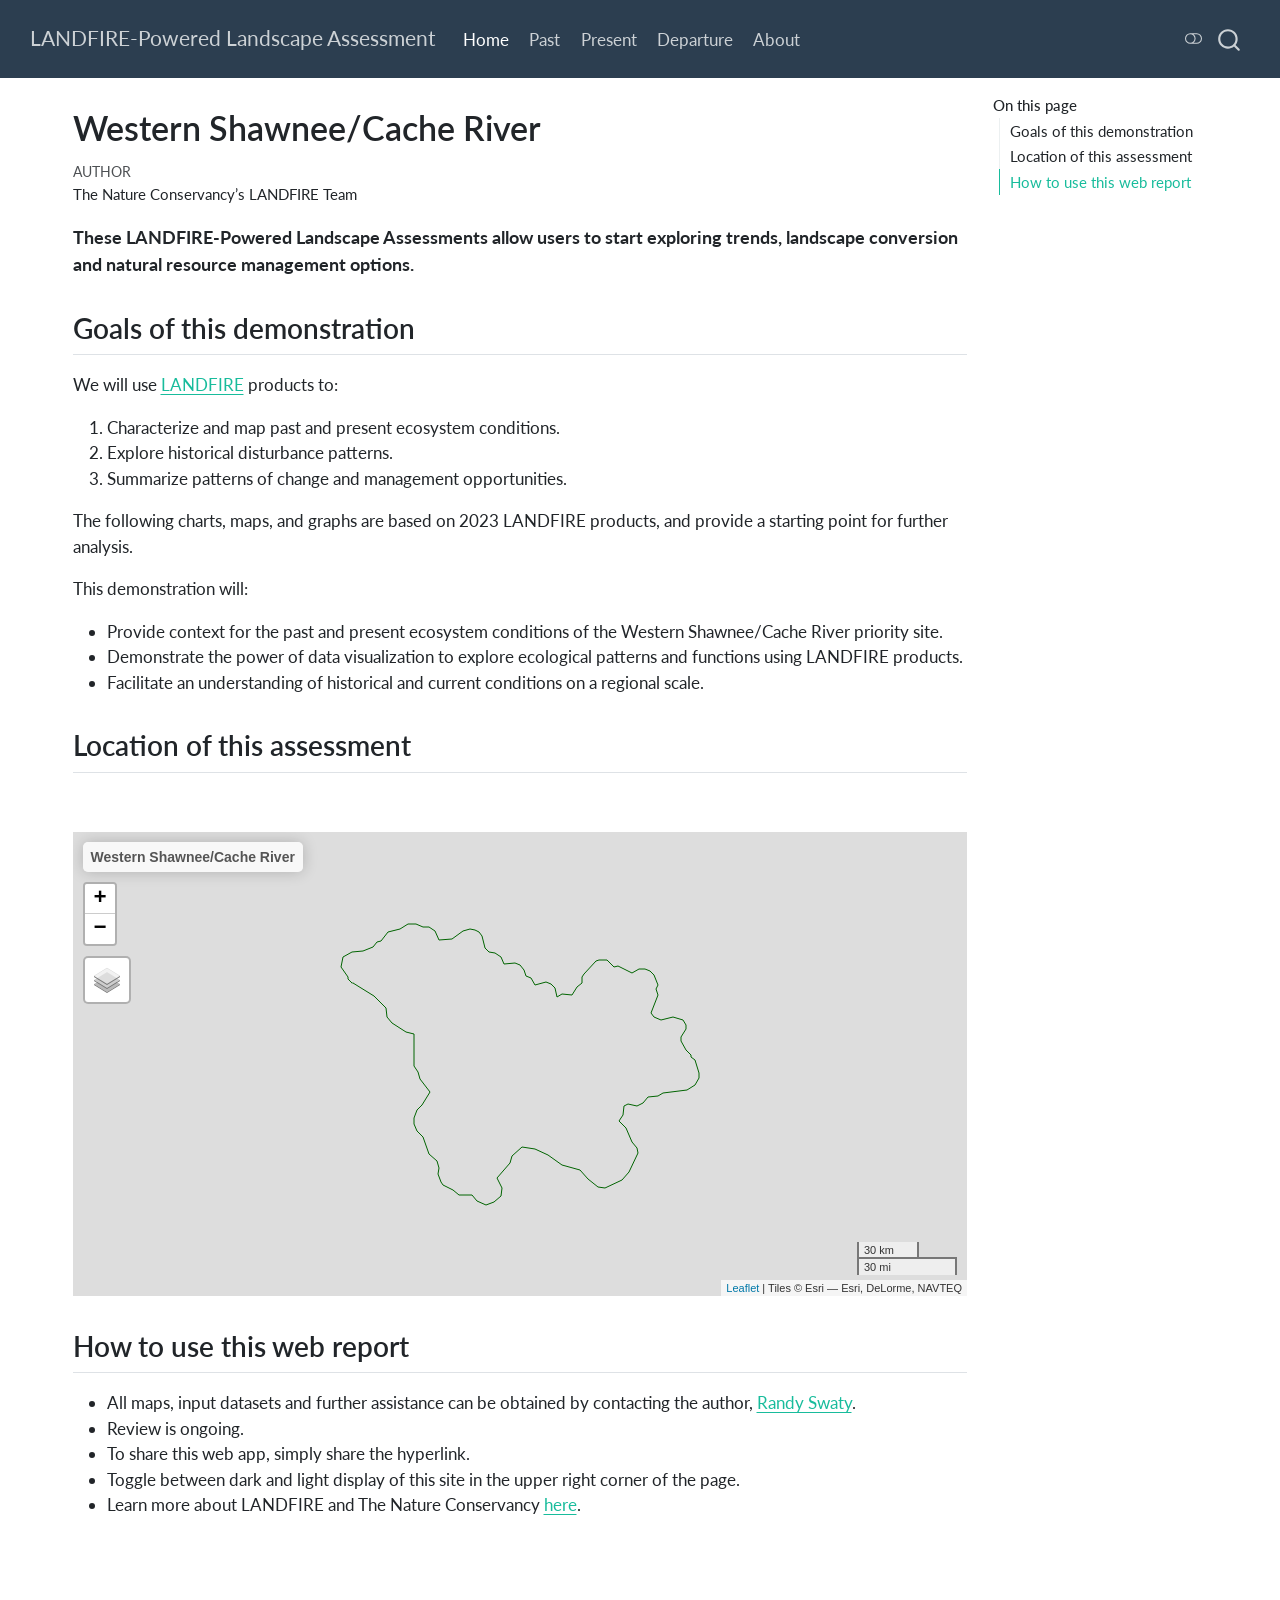
==== commit c2682982: "went to full width" ====
--- a/docs/index.html
+++ b/docs/index.html
@@ -313,7 +313,7 @@
     </nav>
 </header>
 <!-- content -->
-<div id="quarto-content" class="quarto-container page-columns page-rows-contents page-layout-article page-navbar">
+<div id="quarto-content" class="quarto-container page-columns page-rows-contents page-layout-full page-navbar">
 <!-- sidebar -->
 <!-- margin-sidebar -->
     <div id="quarto-margin-sidebar" class="sidebar margin-sidebar">
@@ -328,7 +328,7 @@
 </nav>
     </div>
 <!-- main -->
-<main class="content" id="quarto-document-content">
+<main class="content column-page-left" id="quarto-document-content">
 
 
 <header id="title-block-header" class="quarto-title-block default">
@@ -338,7 +338,7 @@
 
 
 
-<div class="quarto-title-meta">
+<div class="quarto-title-meta column-page-left">
 
     <div>
     <div class="quarto-title-meta-heading">Author</div>
@@ -379,8 +379,8 @@
 <p><br></p>
 <div class="cell">
 <div class="cell-output-display">
-<div class="leaflet html-widget html-fill-item" id="htmlwidget-9268015e88cc5531ce95" style="width:100%;height:464px;"></div>
-<script type="application/json" data-for="htmlwidget-9268015e88cc5531ce95">{"x":{"options":{"crs":{"crsClass":"L.CRS.EPSG3857","code":null,"proj4def":null,"projectedBounds":null,"options":{}},"attributionControl":true},"calls":[{"method":"createMapPane","args":["tmap401",401]},{"method":"addLayersControl","args":[["Esri.WorldGrayCanvas","OpenStreetMap","Esri.WorldTopoMap"],"structure(list(geometry = structure(list(structure(list(structure(c(530113.5777, ",{"collapsed":true,"autoZIndex":true,"position":"topleft"}]},{"method":"addProviderTiles","args":["Esri.WorldGrayCanvas",null,"Esri.WorldGrayCanvas",{"minZoom":0,"maxZoom":18,"maxNativeZoom":17,"tileSize":256,"subdomains":"abc","errorTileUrl":"","tms":false,"noWrap":false,"zoomOffset":0,"zoomReverse":false,"opacity":1,"zIndex":1,"detectRetina":false,"pane":"tilePane"}]},{"method":"addProviderTiles","args":["OpenStreetMap",null,"OpenStreetMap",{"minZoom":0,"maxZoom":18,"maxNativeZoom":17,"tileSize":256,"subdomains":"abc","errorTileUrl":"","tms":false,"noWrap":false,"zoomOffset":0,"zoomReverse":false,"opacity":1,"zIndex":1,"detectRetina":false,"pane":"tilePane"}]},{"method":"addProviderTiles","args":["Esri.WorldTopoMap",null,"Esri.WorldTopoMap",{"minZoom":0,"maxZoom":18,"maxNativeZoom":17,"tileSize":256,"subdomains":"abc","errorTileUrl":"","tms":false,"noWrap":false,"zoomOffset":0,"zoomReverse":false,"opacity":1,"zIndex":1,"detectRetina":false,"pane":"tilePane"}]},{"method":"addPolygons","args":[[[[{"lng":[-89.91042095879631,-89.91588159486366,-89.91751194823466,-89.91966150232402,-89.92257878224746,-89.92487957581612,-89.92648822582674,-89.93158193116176,-89.93281090278219,-89.93333891855944,-89.93483429231364,-89.93493728237792,-89.93545594980171,-89.93547114683344,-89.93629910602405,-89.93752824016607,-89.93755888823247,-89.93914010091547,-89.94225861112369,-89.94261472385077,-89.94875070599612,-89.94988435054528,-89.95037151231045,-89.95096493433024,-89.95098858907249,-89.95190888379902,-89.95201195472245,-89.95253089523938,-89.95318145439546,-89.95405312422335,-89.95425928951612,-89.95529726574541,-89.95632818125651,-89.96034394674496,-89.96138205724557,-89.9618694584377,-89.96246311284384,-89.96248678096528,-89.96340743608577,-89.96351056530663,-89.96402970904643,-89.96431543757046,-89.96495220869666,-89.96505534592977,-89.96557451787614,-89.9681885219093,-89.97005376147288,-89.97005553169916,-89.97035405788057,-89.97035582817963,-89.9706543587746,-89.97070347915329,-89.97093280986704,-89.97261379867054,-89.97259194619431,-89.9686589757969,-89.95949427145035,-89.9459934707421,-89.94272070406701,-89.93245627929807,-89.92296353153316,-89.92255231195517,-89.92225007733717,-89.92147537852975,-89.92140601172397,-89.92003209323609,-89.91048295889041,-89.90770534292885,-89.90669308628158,-89.90582505993055,-89.90496842204293,-89.90448578795645,-89.8968252539491,-89.89250194262883,-89.89197836383882,-89.89144684707006,-89.87353270017007,-89.87318838627185,-89.87138706067086,-89.86556900870744,-89.8641917589721,-89.86188548730939,-89.86006002525411,-89.85902709545589,-89.85348477613844,-89.85075326195147,-89.84969773370713,-89.848964492872,-89.83648761332529,-89.82227341012313,-89.81036507947989,-89.80620132262254,-89.79770178024238,-89.79555746712659,-89.7951680491723,-89.7950936295764,-89.79308383559878,-89.78864839675825,-89.78820225001584,-89.78665554265946,-89.77926253048923,-89.77575557593974,-89.77466981377074,-89.76860159894335,-89.7612529093019,-89.75968856595894,-89.75812952374372,-89.75418535784627,-89.74854190389409,-89.74786433716096,-89.74243549427334,-89.74220000967351,-89.73866173626153,-89.73788164528567,-89.72613733222016,-89.72430026421394,-89.71822736750249,-89.71634702761288,-89.71470162182015,-89.71179968970873,-89.70412489603365,-89.69979274574445,-89.69977384932119,-89.69908052220948,-89.69029145116085,-89.68877461012872,-89.68689354511099,-89.68544039823166,-89.68510133724541,-89.68461202195024,-89.68234486923086,-89.68150567295858,-89.68055256756323,-89.67287596903175,-89.66854267172147,-89.66696480256962,-89.66631416648136,-89.66020170716422,-89.6578331738945,-89.65774173116631,-89.65772283144256,-89.65702927964942,-89.65701037985345,-89.65631682365503,-89.64578445611545,-89.63501570487023,-89.63399589971205,-89.63252442784555,-89.62001095738444,-89.61464530904742,-89.61288358795993,-89.60520287837794,-89.60086698267462,-89.59928854682566,-89.59863756238666,-89.59252302283841,-89.58291938217303,-89.58188501069603,-89.57947557836934,-89.57358674270982,-89.57220759438633,-89.57107602350969,-89.56735722301086,-89.56597808191349,-89.56210918105401,-89.55595597530534,-89.55492163229914,-89.5369511775198,-89.53594038138527,-89.52120670746704,-89.52012505965428,-89.50986906532559,-89.50538777505628,-89.48782726375532,-89.47237383220755,-89.47198029355968,-89.46691006762555,-89.46118951389674,-89.46115437241214,-89.46111679973836,-89.45564338869256,-89.45500171852039,-89.45096627230424,-89.4493247593423,-89.4486238055367,-89.44669601134454,-89.44411887877021,-89.44227410721157,-89.44213480421641,-89.44191643930938,-89.44172335631679,-89.44162158265158,-89.44055439558917,-89.43964722413114,-89.43940470516547,-89.43686105586056,-89.42958246340071,-89.42676331654519,-89.41575014409129,-89.41286759071602,-89.41008167404568,-89.40906818534734,-89.40819797584086,-89.40225301230085,-89.40206400341894,-89.40153981564761,-89.40100675304221,-89.38307178869077,-89.38238292141682,-89.38092189746897,-89.37719239695394,-89.37684796494906,-89.3745601080343,-89.37374808474897,-89.37202593518454,-89.3705722143842,-89.37053316999845,-89.36745740730815,-89.36752697977388,-89.36493674169681,-89.35849907370806,-89.34425178652337,-89.34050633870523,-89.33992672181655,-89.33845218607543,-89.33613502609992,-89.33516938084007,-89.33477651704831,-89.32297223797016,-89.32149716982379,-89.31743936422086,-89.31559649953623,-89.31375240956926,-89.30766177528348,-89.30577424947789,-89.30412573321973,-89.30121532732132,-89.29829673210264,-89.29801684400771,-89.29610256465752,-89.29479393012457,-89.29395361617152,-89.29299796515062,-89.28531114598421,-89.28097048934798,-89.28044595015528,-89.27991230111742,-89.2619653174601,-89.26045857670049,-89.25605823129689,-89.25467985315181,-89.23534681270236,-89.23507932990043,-89.23407019531734,-89.23269208029937,-89.23239651711057,-89.23059839260985,-89.22942850447116,-89.22876397861658,-89.22788184183655,-89.22509688258536,-89.22443239136935,-89.21629575962166,-89.21545593175951,-89.21484377127737,-89.21027811538438,-89.20931858851768,-89.20529939645643,-89.20366296973128,-89.20296636515749,-89.20104633633682,-89.20006874575289,-89.19696202325046,-89.19532600499713,-89.19462964840106,-89.19271015981082,-89.19015426771821,-89.18832159555419,-89.18819018804335,-89.18810087015144,-89.18809064595712,-89.18796998075634,-89.18776814678075,-89.18755337586919,-89.18664223096211,-89.18345728468579,-89.18228016987221,-89.18223533219691,-89.18201012415238,-89.18195168499848,-89.18190403637657,-89.18182440421771,-89.18174758066709,-89.18156901995945,-89.18143775803914,-89.18134848001912,-89.18038128919164,-89.17608702435734,-89.17605198300782,-89.17601457916305,-89.17056141451786,-89.1699226278096,-89.16590966403618,-89.16427552772269,-89.16358024793522,-89.16166319425142,-89.16020705834458,-89.15842373601775,-89.15818816498698,-89.15206486065367,-89.14965614257419,-89.14228874379438,-89.1422689624743,-89.14112828371569,-89.14044009660854,-89.1266551503421,-89.12530376630005,-89.10797782284124,-89.10699569941796,-89.10509655255758,-89.10490058858903,-89.10366607996076,-89.09426562564255,-89.09361314633195,-89.09313923946448,-89.08953558839616,-89.0883011567028,-89.08683395390484,-89.08618044769848,-89.08381415820699,-89.07989764287302,-89.07982009695306,-89.07826125709765,-89.07816090660781,-89.07764881005917,-89.07605317337682,-89.07434801154912,-89.06667051610782,-89.06233423089807,-89.06075866496688,-89.06010795383357,-89.0548802456747,-89.04887788747877,-89.03390167421335,-89.03355781361445,-89.01886874972215,-89.01265392302203,-89.01072744358751,-89.00868980111066,-89.00888798135706,-88.99181585588315,-88.99115365472352,-88.98229423850101,-88.98189465069355,-88.9816037795334,-88.97705657269509,-88.97578337703557,-88.97178716345955,-88.97015863941654,-88.9694674704544,-88.96755841868044,-88.96667355732441,-88.96609477493715,-88.96599482407615,-88.96548386172064,-88.96538391394509,-88.96487296241536,-88.96234034276767,-88.96052155511916,-88.96051998580903,-88.96022892500811,-88.96018538560736,-88.95996180191197,-88.95996023274218,-88.95966918144667,-88.95966761234672,-88.95937656537066,-88.95933303180082,-88.95910945872514,-88.9583000643207,-88.9581232086782,-88.94310992588612,-88.94210479235682,-88.93096491444113,-88.9262492229655,-88.92496058635811,-88.9207555109118,-88.92011978296743,-88.91510736895376,-88.91452919585439,-88.91428398090267,-88.91190775405734,-88.90875777213849,-88.90857482742932,-88.90696796489996,-88.90626201243278,-88.90579980691746,-88.90463149893198,-88.89997994383656,-88.89860397740742,-88.89505595056065,-88.89455857112799,-88.89397324157892,-88.89034585881923,-88.88077943708322,-88.87799408485948,-88.87698270953886,-88.87611311363199,-88.87149675242428,-88.86678231114826,-88.84813623465099,-88.84676256571225,-88.83209631202143,-88.81872567810788,-88.80756291290857,-88.80597644338499,-88.80199546258953,-88.80037208684315,-88.7996846118167,-88.79778283699852,-88.79526631098884,-88.79345701273405,-88.79337339288024,-88.79321809363272,-88.79317551819892,-88.79295310233961,-88.79295156791237,-88.79266203685252,-88.7926605024945,-88.79237097573002,-88.79232840606845,-88.79210600076497,-88.79201124035561,-88.79137384647599,-88.7895649613757,-88.78944037851156,-88.78935221989516,-88.78934252669845,-88.78922375026247,-88.78918231453886,-88.78911339670682,-88.78907085017927,-88.78884849037509,-88.78876163265087,-88.78652272130296,-88.78602866671402,-88.78484522950876,-88.78295763331026,-88.77686747029463,-88.7749779155307,-88.77333170471849,-88.77042152797723,-88.76274981985634,-88.75841556424902,-88.75789276660215,-88.75735990475329,-88.73947252913044,-88.7384430697071,-88.73739534014082,-88.7367273077962,-88.73511921470981,-88.73292635677707,-88.72949485575649,-88.71484245601316,-88.70507918478087,-88.70275637924358,-88.70086549440335,-88.6992186913876,-88.69642806811025,-88.69637738359266,-88.68836821346764,-88.68797207069863,-88.67610867535805,-88.67388995613987,-88.66779178270362,-88.66589929688067,-88.66473785398425,-88.66410712761473,-88.66373330778833,-88.66340780438247,-88.65941790351894,-88.65752516397576,-88.6566236232336,-88.65446599819791,-88.65331421390249,-88.65316606816884,-88.65151790166664,-88.64860338752572,-88.64730047532129,-88.64783986171469,-88.6479656237384,-88.64817795608533,-88.64850471053437,-88.64927006228591,-88.64911036938166,-88.64601153676362,-88.64172055560844,-88.6415422145965,-88.64111876663169,-88.63743051554701,-88.63703365632206,-88.6329843188507,-88.63221716681254,-88.63176075526081,-88.62876320931811,-88.62724392749364,-88.62684693293645,-88.62392830143182,-88.62390131685621,-88.62359618828637,-88.61496171207743,-88.61459132921117,-88.61021375583515,-88.61015032457772,-88.60938272038725,-88.60930583824093,-88.60441590960843,-88.60290722479051,-88.59831385475469,-88.5975728320102,-88.59600721754634,-88.59566510541362,-88.59513564004037,-88.59503467124344,-88.59489887811688,-88.59437300665471,-88.59323454176155,-88.59160084386758,-88.58473206069374,-88.58250835184495,-88.56993000848246,-88.55566253429237,-88.5552257404275,-88.55337350912419,-88.5490265179109,-88.54744992629116,-88.54679792410323,-88.54069231374427,-88.53109992191348,-88.53075613498029,-88.51286937606375,-88.51186522232658,-88.50502956596007,-88.50113193854028,-88.49608793530759,-88.49575536794313,-88.49561749797327,-88.49056654647202,-88.49025006179622,-88.48992577033152,-88.48822500861701,-88.4866154628064,-88.48680359602817,-88.48635952382152,-88.48543746933143,-88.48090959652234,-88.48027676539616,-88.47751795337695,-88.47215467694073,-88.46381186119216,-88.44883338556842,-88.44780248196743,-88.43382078191291,-88.43338865604761,-88.43204160576055,-88.42791944374754,-88.42691605581687,-88.41966317721678,-88.41834374919718,-88.41431703268702,-88.41343732079758,-88.41277765998959,-88.41291008796971,-88.41091419571005,-88.41086649597031,-88.40989079371047,-88.40992401672359,-88.40870094473448,-88.40709318053574,-88.40736221992252,-88.40256422602543,-88.40108792838528,-88.39775251441451,-88.39648859391842,-88.39573691778084,-88.39377705440828,-88.37738397604973,-88.37253521318563,-88.37158708534845,-88.37129336871919,-88.36675290754175,-88.36671087349426,-88.36618725119304,-88.3656528101663,-88.36552468661854,-88.36430613560211,-88.362004303086,-88.36106157455157,-88.36084480540543,-88.36033704411682,-88.35685532018339,-88.35648413636174,-88.34879943723554,-88.34738161117902,-88.34614882895541,-88.34389293345839,-88.34358932867369,-88.34280688558545,-88.33511260451527,-88.33076385093609,-88.32918783466874,-88.32853570193912,-88.32243268959175,-88.31284380417773,-88.31250026720726,-88.30502750789043,-88.30156296991923,-88.3012194420653,-88.28655973344819,-88.27321785009045,-88.26210406658528,-88.26147323647088,-88.25651212669818,-88.25530768695425,-88.25480124603897,-88.25334526329627,-88.25324761385257,-88.25274264607307,-88.25040991646888,-88.25039400749132,-88.24837055892485,-88.2469820058212,-88.24505802188411,-88.24483329481417,-88.24473881287811,-88.23885815277393,-88.23427242046898,-88.23353586126076,-88.23378883623282,-88.23985447217522,-88.23654558909574,-88.23196291242795,-88.23122715165599,-88.23142385351267,-88.23523307036628,-88.24361816028511,-88.24438802893718,-88.25223948988358,-88.25409371411808,-88.25571745441181,-88.25568428703855,-88.25568286019318,-88.2553974583891,-88.25404328026129,-88.25415527804363,-88.25701657206447,-88.25661479682212,-88.25720939135645,-88.26445961198847,-88.26485816423555,-88.26892085445802,-88.26968990548946,-88.27062709387549,-88.27010343969681,-88.26909358219564,-88.26903817527231,-88.26835618074787,-88.26739278319936,-88.26421828740173,-88.26220903860182,-88.2618944116527,-88.26077420396892,-88.25736489978377,-88.25636516602415,-88.25500109985578,-88.25170919105841,-88.24715324839208,-88.24705342231799,-88.24605378360542,-88.24618392788341,-88.24448419060973,-88.2438434981264,-88.23852531644417,-88.23757006982044,-88.22426915276286,-88.21491995022699,-88.21455182748016,-88.21453300525863,-88.21383876186999,-88.20475574442871,-88.19991788059239,-88.19557944934979,-88.19556062599365,-88.19509251675314,-88.19407173503855,-88.19096140633336,-88.19058727404129,-88.190451755601,-88.18639592602047,-88.18205700917338,-88.18048538218571,-88.17983481540954,-88.17405455359649,-88.17255857869459,-88.15831975463838,-88.15023478489708,-88.14858771096441,-88.13365177031073,-88.1315967150006,-88.11789347905012,-88.11655198061166,-88.1126592993991,-88.11256222354385,-88.11220975313738,-88.09991137223999,-88.09776982915071,-88.09732594948207,-88.09523811480064,-88.08709471110541,-88.08636044798173,-88.08575342390819,-88.08185763038406,-88.07949693468002,-88.07945527543039,-88.07897694351803,-88.07897555352174,-88.078691814439,-88.07737260910204,-88.07745840725657,-88.08225083810497,-88.08576359305562,-88.08797724598607,-88.08837650778472,-88.09244484889329,-88.09321471941141,-88.09344245844649,-88.09765985096364,-88.09954147971264,-88.10109949772885,-88.10304029166541,-88.10207096923084,-88.10252090751527,-88.10231634749309,-88.10204818176166,-88.10143271977155,-88.09898005037161,-88.09820721481526,-88.09749959346919,-88.09740282723776,-88.09690114069249,-88.09680437746904,-88.09630270155502,-88.09500680288026,-88.09370969699489,-88.09327038170167,-88.09254151344507,-88.0924304996765,-88.09112824926689,-88.08961786998999,-88.08898418690869,-88.08798305071129,-88.08796085296623,-88.08707144181332,-88.08680350057354,-88.08618839877312,-88.08320115564639,-88.08284989845451,-88.08284573181049,-88.08208792255091,-88.08143256834411,-88.08129151031032,-88.07901187886382,-88.07891620734188,-88.07718483928213,-88.07413916121511,-88.07254694745694,-88.07135983251472,-88.06623269172555,-88.06401179667139,-88.06177629359188,-88.06076805953845,-88.05982861850802,-88.05674213818867,-88.05430226114201,-88.05389803362222,-88.05176550277153,-88.05174334375526,-88.05098491666526,-88.05038209048195,-88.05009019533966,-88.04994442876541,-88.04984788865424,-88.04934698029781,-88.04932482397753,-88.04843650455581,-88.04833997181775,-88.04825515769411,-88.04271129505393,-88.04111763425473,-88.0381548786502,-88.03649321668802,-88.03555436184041,-88.03300004174085,-88.03065316427561,-88.030043053143,-88.0286300424455,-88.02793435903449,-88.02764271778014,-88.02749704727727,-88.02747491311135,-88.02658716035575,-88.02649072414195,-88.02599016103957,-88.02589372782306,-88.02539317532042,-88.02294961274903,-88.02118320261084,-88.02118182716299,-88.02089914832082,-88.02089777293938,-88.02061509828604,-88.02061372297104,-88.02033105250641,-88.02029289546428,-88.0200757569271,-88.02003760170739,-88.01982046700707,-88.01981909188984,-88.0195364356032,-88.01949828404861,-88.01928115640239,-88.01927978141725,-88.01899713431327,-88.01895898642354,-88.01874186583106,-88.01870371976341,-88.01848660300725,-88.01848522821987,-88.01820259529198,-88.01812768549097,-88.01797609433414,-88.01790118807085,-88.01774960002469,-88.01763793386654,-88.01755186408882,-88.01747696486012,-88.01732538346715,-88.01725048777567,-88.01709890949299,-88.01709753509587,-88.01681493615747,-88.01677680458164,-88.01655972098791,-88.01655834672285,-88.01627575696401,-88.01623762905155,-88.0160205525092,-88.01598242641801,-88.01576535371066,-88.01565373009625,-88.0155676729733,-88.01512887409761,-88.01493271343514,-88.01441602337664,-88.01357507076862,-88.01308274390202,-88.01256600638862,-88.01177195582228,-88.01125688447034,-88.01064354471409,-88.00984860257286,-88.00952034676122,-88.00469440506329,-88.00391889751063,-88.00393556000535,-88.00598074570928,-88.0064658512168,-88.00728207555107,-88.00819465424905,-88.01348120482965,-88.01467718037543,-88.0187386621847,-88.01950713088192,-88.02154624430548,-88.02268450568234,-88.02847821140772,-88.02921781931207,-88.03077848579584,-88.03177770171527,-88.03188149481329,-88.03356267509568,-88.03507040066332,-88.0396572239563,-88.04150583944907,-88.0538346571503,-88.05417679522924,-88.05456947822765,-88.05548663034449,-88.05578842466328,-88.05656695409451,-88.05686874542378,-88.05764726428525,-88.05794905262501,-88.05872756091671,-88.06637527438247,-88.07069841118975,-88.07121858393192,-88.07175005351509,-88.07277164710487,-88.07314273022764,-88.07416432027252,-88.07453540028736,-88.07605840546366,-88.07626910314617,-88.07678926866789,-88.07732072044597,-88.07784088414394,-88.07837233209015,-88.07939390791566,-88.07976497593027,-88.09756153943394,-88.10569303854189,-88.10628105162915,-88.10680119614162,-88.10733257027567,-88.10735131723911,-88.10804304183623,-88.10838571435765,-88.10917586086174,-88.10947757021499,-88.11025573844977,-88.11790144990684,-88.12222324620473,-88.12224199183963,-88.12293363113265,-88.12345373511096,-88.12398503666543,-88.12400378216792,-88.12469541228207,-88.13485365235729,-88.13648833291761,-88.15428241865372,-88.15616904689612,-88.15927530840685,-88.16359605336747,-88.16361479717399,-88.16430626820106,-88.16432501194096,-88.16501647878005,-88.16503522245334,-88.16572668510442,-88.16574542871106,-88.16643688717407,-88.16645563071413,-88.16714708498903,-88.16716582846244,-88.16785727854919,-88.167876021956,-88.16856746785457,-88.16908751000847,-88.16961866299582,-88.16963740626989,-88.17032884298035,-88.17084888145142,-88.17138002738047,-88.17139877052179,-88.17209019804383,-88.17311152427224,-88.17348237915441,-88.17500499097473,-88.17521556081941,-88.17673816735122,-88.17694873517839,-88.19474082325067,-88.1953158471743,-88.19749695155525,-88.20022502209191,-88.2011962010898,-88.20141318085209,-88.20193319428203,-88.20210938668298,-88.20320279478923,-88.20413328354373,-88.20494177358414,-88.20652061926815,-88.20682217013965,-88.20759967213621,-88.20790122001102,-88.20867871142602,-88.21608367239446,-88.21717059834069,-88.21800597257173,-88.21895949249696,-88.21939941921734,-88.21961690539878,-88.22054718366795,-88.22135555196638,-88.22293409600938,-88.22323560611017,-88.22401295956062,-88.22431446666423,-88.22509180953286,-88.23273239487963,-88.23705082833366,-88.23706956696255,-88.23776066804221,-88.23777940660428,-88.23847050349111,-88.2384892419864,-88.23918033468037,-88.23919907310884,-88.23989016160991,-88.23990889997158,-88.2405999842797,-88.24061872257458,-88.24130980268971,-88.24182970300376,-88.24236057499552,-88.24288047346758,-88.24341134161203,-88.243931238242,-88.24446210253903,-88.24548315380889,-88.24585381428784,-88.2478771700645,-88.24792743211033,-88.26209073632742,-88.26244254450096,-88.26346356373587,-88.2638341890909,-88.26485520472454,-88.26522582695385,-88.26674797568459,-88.26695841342227,-88.26747828640818,-88.26800908249662,-88.26852895363761,-88.26905974587612,-88.26957961517212,-88.27011040356062,-88.27012914060428,-88.27082010268374,-88.27133996827888,-88.27187074959447,-88.27188948650472,-88.27258043937677,-88.27310030127074,-88.27363107551318,-88.27515318102387,-88.27536360655021,-88.27638458600754,-88.27675518004006,-88.27777615589227,-88.27814674679789,-88.27866660134994,-88.27919735767965,-88.27971721038554,-88.28024796286429,-88.28177004146985,-88.2819804583674,-88.28350253162546,-88.28371294649835,-88.28523501440792,-88.28544542725604,-88.28746859785555,-88.28751884828634,-88.28882087997907,-88.29075764306765,-88.29151380376508,-88.291804377172,-88.29267517082017,-88.29296573477893,-88.29383649824383,-88.29489200874788,-88.29576272307324,-88.29805744074564,-88.30008747214683,-88.30235425669082,-88.30355507608948,-88.30505693478059,-88.30962734900382,-88.31552321374144,-88.31625114321916,-88.31773400270369,-88.31810245902955,-88.32572921677902,-88.326399432193,-88.32698210429554,-88.33059789543186,-88.34011443043271,-88.34288641781383,-88.34340599821697,-88.34393635355383,-88.34395508018505,-88.34464547852754,-88.34466420509173,-88.34535459923637,-88.34587417406796,-88.34640451910086,-88.34642324553126,-88.34711363046014,-88.34763320157955,-88.34816353953291,-88.3486831087998,-88.34921344289832,-88.35073469158907,-88.35094494261445,-88.35246618592305,-88.35267643492048,-88.37045258674436,-88.37386060891012,-88.39252730362516,-88.39289753535485,-88.3938926806885,-88.39859378872669,-88.39878244261553,-88.3991657579322,-88.40108638563248,-88.4043583340932,-88.40911838692554,-88.41164557692704,-88.41324855669802,-88.41480241053965,-88.41498122637687,-88.41544342632821,-88.4154605664861,-88.41556658027061,-88.41682785764867,-88.41679291802552,-88.41725986152751,-88.41975087670511,-88.42010017136295,-88.42026266356362,-88.42166825733949,-88.42104052621031,-88.42109498432863,-88.42527578675973,-88.43460257392975,-88.43586238260187,-88.43753693076411,-88.43795896460648,-88.44163111523622,-88.44281554393768,-88.4441140034002,-88.44417740635942,-88.44615640347716,-88.44433833541777,-88.44207023368465,-88.44127450662394,-88.44002088211742,-88.43965353481914,-88.43839994037489,-88.43803260248866,-88.43677903810629,-88.43666092193166,-88.43642583426593,-88.43060909971496,-88.42964210152682,-88.42972120702227,-88.42773473852358,-88.42770815169807,-88.42674120005711,-88.4267415271445,-88.42656326002508,-88.42550176119227,-88.42366250648385,-88.42110231368743,-88.41544696623291,-88.41356796543791,-88.40863936348289,-88.40744352544034,-88.40693969156381,-88.40549324686216,-88.40539599552507,-88.40489433557175,-88.40243004059339,-88.40085900942744,-88.39990161765628,-88.39889660281418,-88.39773781164737,-88.39673286296006,-88.39651310346606,-88.38957800086605,-88.38919514429621,-88.38903387374957,-88.38844324027718,-88.38834607440948,-88.38784471609259,-88.38774755321769,-88.38724620545236,-88.38714904557017,-88.38664770835608,-88.38620652621478,-88.38547807241328,-88.38301625306816,-88.38124119943777,-88.38123975914745,-88.38095569699792,-88.38095425677447,-88.38067019880994,-88.38066875865336,-88.38038470487375,-88.38038326478404,-88.38009921518923,-88.3800977751664,-88.37981372975635,-88.37981228980037,-88.37952824857497,-88.37952680868585,-88.37924277164501,-88.37924133182277,-88.37895729896638,-88.37891735216418,-88.37869916706613,-88.3786977273774,-88.37841370370808,-88.37841226408619,-88.37812824460107,-88.37812680504602,-88.377842789745,-88.37784135025682,-88.37755733913978,-88.37751787086839,-88.37642397779996,-88.3763268799806,-88.37582577459469,-88.37336536955091,-88.37230298131695,-88.36855462963068,-88.36635368125687,-88.35798203561949,-88.34897758340927,-88.34382704016559,-88.34292086008841,-88.34303062514037,-88.34614381733107,-88.3529028180953,-88.35783685724435,-88.36040213602553,-88.36109482952145,-88.36121836994487,-88.36149642531603,-88.3629875370694,-88.3638310221548,-88.36474684746966,-88.36506883632812,-88.36675560244328,-88.36744809458627,-88.36799324953817,-88.36868570485778,-88.36880919888125,-88.37247684239685,-88.3752364376226,-88.37925586609404,-88.38001688360626,-88.38323173661185,-88.38370875958789,-88.38378850173203,-88.38533783568319,-88.38575917243654,-88.38645115868285,-88.3869958720459,-88.38768782150527,-88.38781121549687,-88.38850314138647,-88.38862653075361,-88.39229137019034,-88.39432874290468,-88.39628524111363,-88.39904249903159,-88.40305873542948,-88.40457961340884,-88.40621292235473,-88.40686081468409,-88.4071496248884,-88.40801494981571,-88.408303750664,-88.40916904570737,-88.40945783720004,-88.41032310236079,-88.41108339804219,-88.41118340570247,-88.41349510087279,-88.41462186847293,-88.41581573463841,-88.41730895675759,-88.42185368706748,-88.42331960187455,-88.4310589241769,-88.43124602819239,-88.44347537618599,-88.44381447045772,-88.44420435982158,-88.44511411221201,-88.44541386896569,-88.44618611708289,-88.44648587085669,-88.44725810847285,-88.44755785926674,-88.44833008638187,-88.44969122971685,-88.45081330878548,-88.45111305037801,-88.45188524442261,-88.45948108896478,-88.46377332152322,-88.46379196136022,-88.46447886936537,-88.4644975091356,-88.46518441297019,-88.46520305267367,-88.46588995233766,-88.46590859197437,-88.46659548746771,-88.46711265046304,-88.46764030791444,-88.46765894741773,-88.46834583375073,-88.46836447318725,-88.46905135534946,-88.46906999471922,-88.4697568727106,-88.46977551201358,-88.47046238583411,-88.4709795395694,-88.47150718037177,-88.47202433225688,-88.47255196922593,-88.47406614002249,-88.47427532176972,-88.47529097882587,-88.47565938235046,-88.47617652869154,-88.47670415227181,-88.47722129676215,-88.47774891650857,-88.47776755534488,-88.47845439259397,-88.4789715333803,-88.47949914608833,-88.48001628502364,-88.48054389389759,-88.48106103098175,-88.48158863602156,-88.4831009454696,-88.49223209782512,-88.4933303911854,-88.50575043986579,-88.51983150432329,-88.53461539946184,-88.53495460496487,-88.55976977245777,-88.56042164320196,-88.56622256680939,-88.56718716575929,-88.57525175181482,-88.57587721487393,-88.57733237487112,-88.57931743386814,-88.57963019549777,-88.58079497870754,-88.5888858572586,-88.59018179092531,-88.59079455596273,-88.59486781377689,-88.59585941665671,-88.59721283902624,-88.59750327807484,-88.59749455987469,-88.60103782115488,-88.6063432855121,-88.60895259761098,-88.61475792347703,-88.61512459754937,-88.6163757038784,-88.61734110675697,-88.61976261585855,-88.62104109385396,-88.62669177560898,-88.62950942919177,-88.633435483319,-88.63503777155999,-88.63563564097026,-88.63592445413694,-88.63612577710636,-88.63759107734271,-88.63786183171442,-88.63847784975665,-88.64095478534011,-88.64194209757086,-88.6426658874101,-88.64394510605585,-88.64525872622494,-88.64580126529098,-88.64638978533993,-88.65325961006415,-88.6549477898771,-88.65686357837411,-88.65773591600271,-88.65780768186237,-88.65913977336054,-88.66227738949978,-88.66412866075132,-88.6654608126279,-88.66747510022543,-88.67044993191884,-88.67246429652185,-88.67277475227874,-88.67685215842447,-88.67784480927536,-88.679199762865,-88.67949050885622,-88.68392227031173,-88.68409010341682,-88.68924328859204,-88.68931078066572,-88.69197561687007,-88.6933210190914,-88.69338875812966,-88.69338782872981,-88.69472713738985,-88.69727928664621,-88.69862475338024,-88.69869249551957,-88.69869156622217,-88.7019230406972,-88.70201071835145,-88.70300358939505,-88.70435887448635,-88.70564258045216,-88.70699790214903,-88.70728871978982,-88.70810158758187,-88.70919382425187,-88.70924459940802,-88.70961618658986,-88.71219875583574,-88.71224953201546,-88.71262112607603,-88.71490004245332,-88.71789799150876,-88.72200412086679,-88.72293549354106,-88.72316002972229,-88.7241791172144,-88.73308426091319,-88.73315416338014,-88.7358457924841,-88.74245921003975,-88.74263975530108,-88.74815648492159,-88.74948940755479,-88.75356909792748,-88.75525380075952,-88.75788185897737,-88.75986842623097,-88.76122435040091,-88.76151528300065,-88.76671905738228,-88.76679577699225,-88.76778913824486,-88.77497238296498,-88.77627971964499,-88.77934852078215,-88.78089028610262,-88.78571978760814,-88.7915386697602,-88.79250647477645,-88.7924279217505,-88.79441573048803,-88.79444213107094,-88.79540998234953,-88.79541513525835,-88.79558805634899,-88.79661915382438,-88.79915428998314,-88.799745512759,-88.80022367399006,-88.80265173986831,-88.80393379789777,-88.80525039588773,-88.80704016741004,-88.80731872853745,-88.81186581365212,-88.81283394253634,-88.81618941445666,-88.81771409789309,-88.81836815476821,-88.82366452318421,-88.82394997864589,-88.82747410895006,-88.83329663611651,-88.83426508807177,-88.83513507973238,-88.83608255822811,-88.83736587444622,-88.83764617778266,-88.83821050631751,-88.83852140609098,-88.8405388405325,-88.840849745645,-88.84101096024347,-88.84260495123544,-88.84359917367694,-88.84353890205874,-88.84550021606384,-88.84558764472951,-88.84658189334037,-88.85377206805066,-88.85873593543621,-88.86065576975005,-88.86169351419721,-88.863613410825,-88.86884896198764,-88.87135177801113,-88.87183989891382,-88.87319762639319,-88.87348891634387,-88.87484666726318,-88.87613250997144,-88.87749029745939,-88.87778159915129,-88.87913941007857,-88.87943071636387,-88.88010777801969,-88.88141990158458,-88.88440374481583,-88.88576164482343,-88.88704761600384,-88.88772472862379,-88.88903693722591,-88.89003161091594,-88.89102278117875,-88.89125965474759,-88.89534517473,-88.89832938416691,-88.89919514005908,-88.89927531847481,-88.90056257769005,-88.90193567591096,-88.9036453846274,-88.90670575206921,-88.91005572481163,-88.91264261539537,-88.91672636408882,-88.91740476510307,-88.91966781831667,-88.92104105900731,-88.92275093668496,-88.92581162455247,-88.92916196799514,-88.93174915823701,-88.93308426763976,-88.93717099162383,-88.93814204010853,-88.94007480996919,-88.94416175693696,-88.9447149293306,-88.94506039578643,-88.94594933822111,-88.94755631693315,-88.95415416970955,-88.95475465277541,-88.96247709754127,-88.96464990903584,-88.9662439071659,-88.9673209981877,-88.96756142175661,-88.96857881844682,-88.96894721019795,-88.96996460309076,-88.9703329916604,-88.97135038075541,-88.97171876614338,-88.97273615144019,-88.97310453364641,-88.97412191514456,-88.97449029416889,-88.97481590482263,-88.97537423970969,-88.97631988399488,-88.97715049214521,-88.97809611593473,-88.97892671114288,-88.97987231443668,-88.98047190743912,-88.98201377394048,-88.98231356471248,-88.98308448325105,-88.98338427100022,-88.98415517893405,-88.98422398285315,-88.98554269207506,-88.98576805962325,-88.98731278765669,-88.98903027226291,-88.99057492495345,-88.99630971011332,-88.9978541883001,-88.99847579250691,-89.00002022240145,-89.0006418042509,-89.0021861858539,-89.00244257899476,-89.00398692132106,-89.00752962053762,-89.00852278372645,-89.00860615055069,-89.01035739052968,-89.01113888652723,-89.01259459665673,-89.01666413615183,-89.01744552217743,-89.01929582977401,-89.02303821584572,-89.02595832790837,-89.02750205867417,-89.02775832968493,-89.03084567974599,-89.03099321947323,-89.03182134406929,-89.03220699148196,-89.03266362707095,-89.03267662801369,-89.03280870426686,-89.03377145196498,-89.03399127278448,-89.03426464136976,-89.03472597459138,-89.03519072860567,-89.0359752156301,-89.03599197150066,-89.03609523255271,-89.03687967011676,-89.03689642497268,-89.03699967921317,-89.03823373330876,-89.03819882598306,-89.03863851990249,-89.03888949271045,-89.03930614481561,-89.03972086971437,-89.0398646824639,-89.03989499184689,-89.04073706587302,-89.04078301633405,-89.04137968248936,-89.04153620310331,-89.04646522696244,-89.04685488850345,-89.05083391118248,-89.05216123168908,-89.05387595658199,-89.05642512722747,-89.05728239242168,-89.0575688512147,-89.05842608663993,-89.05885055672384,-89.06024110844341,-89.06063059238292,-89.06460792579307,-89.06564832940951,-89.06650534631173,-89.06725931984913,-89.07496405575628,-89.07566717090164,-89.08048102081892,-89.08485452390333,-89.08584597376142,-89.08662650413721,-89.08698469441939,-89.08804122177744,-89.0895236348145,-89.09030349765854,-89.09127625825654,-89.09192734988845,-89.09392840116099,-89.09616405527984,-89.10077499814012,-89.10410844823974,-89.10563037567753,-89.10844984990254,-89.10890472333396,-89.10976075998964,-89.10985274931669,-89.11060933458478,-89.11157289120671,-89.11235067377091,-89.11345867344703,-89.11389584652407,-89.11439308722272,-89.11448753835046,-89.11480924237024,-89.11502081082612,-89.11522392275876,-89.11518267044654,-89.11516803212753,-89.11334652629563,-89.11318236034765,-89.11311255558743,-89.11118767830014,-89.11108849105976,-89.1105825930632,-89.1076192592448,-89.10669709909946,-89.10274252086741,-89.1011317698165,-89.10044699293103,-89.09855782671426,-89.09772417984665,-89.09651009141876,-89.08898946494729,-89.08730761900208,-89.08733234306091,-89.09514321914249,-89.0959203890984,-89.10643321785231,-89.11300600900208,-89.11415069247289,-89.12033420528928,-89.12124835057131,-89.12213338596388,-89.12433493104803,-89.12506230443444,-89.1266007834663,-89.13049274359314,-89.13374914087403,-89.14341346245729,-89.14376723919524,-89.15819447068139,-89.1734313346907,-89.1744426010694,-89.18527565611485,-89.19265081922066,-89.19469261644551,-89.19928701260312,-89.19994088449555,-89.20173247394911,-89.20193658780262,-89.20362086696051,-89.20624771337438,-89.20724074237638,-89.20859686181169,-89.2088877184849,-89.21024386109679,-89.21053472230813,-89.21084534467288,-89.21607153643667,-89.21672553431871,-89.2165437627863,-89.22354210688258,-89.22451109022406,-89.22694228828531,-89.228226273232,-89.23390613723745,-89.23642612232025,-89.24343008092194,-89.24444570927379,-89.24505247759774,-89.2451824187887,-89.24520525832287,-89.24610353652785,-89.24612637706998,-89.24702468197714,-89.24882096785342,-89.25288145388336,-89.25715562091733,-89.25717423444705,-89.25785825104337,-89.25787686450421,-89.25856087686579,-89.25907731351553,-89.25960275610703,-89.26061701187584,-89.26098388670077,-89.26199813860434,-89.26236501023534,-89.26337925827325,-89.26374612671017,-89.26476037088204,-89.26512723612478,-89.26663928932705,-89.26684759378811,-89.26885745177528,-89.26890719866289,-89.27493672691269,-89.27508596260796,-89.27610018306589,-89.2764670249866,-89.2779790428296,-89.27818733404756,-89.27920154670852,-89.27956838177657,-89.29723663005765,-89.30062916171157,-89.31510593727189,-89.31521776200516,-89.3178841273032,-89.32196568314068,-89.32295964328024,-89.33015082489287,-89.33211506261846,-89.34309114940879,-89.34404181049796,-89.3452194463285,-89.34682096699137,-89.35113383360772,-89.35274360680052,-89.35284516943703,-89.35499379124863,-89.35564877188212,-89.35683644944191,-89.35767212471234,-89.35903026586556,-89.35932151700393,-89.36067968130963,-89.36097093697973,-89.36232912443769,-89.36262038463943,-89.36533682521684,-89.36661166515704,-89.36924217175763,-89.37023665989109,-89.37446649750726,-89.38405467652649,-89.38705929472529,-89.38721842255693,-89.38738907842021,-89.39458566683399,-89.39720679363039,-89.41117477833755,-89.41212256900889,-89.42030226990482,-89.42040241416193,-89.42091074215178,-89.42535078264196,-89.42548839841437,-89.42549877430822,-89.42561865287162,-89.42563606210356,-89.42575741208911,-89.4257665105101,-89.4309511826274,-89.43097418011033,-89.43187605784756,-89.43566876061028,-89.43618723861977,-89.4362263706807,-89.43658677674507,-89.43721140504701,-89.43774818910684,-89.43758369777029,-89.4357157186686,-89.43525836462508,-89.43448528754961,-89.4336175151922,-89.43211320130712,-89.43170278317839,-89.43115594881642,-89.43150892954419,-89.43548779816315,-89.43710666132976,-89.43779788750084,-89.4396992917593,-89.44224143253099,-89.44406163598194,-89.4440632827411,-89.44435460088232,-89.44444433981528,-89.4446005967995,-89.44464629140073,-89.4448700860839,-89.44491578265382,-89.44513958128563,-89.44518527982432,-89.44540908240488,-89.44549883687385,-89.4456551053547,-89.4457008078668,-89.44592461901587,-89.44597032349697,-89.44619413859517,-89.44619578592329,-89.4464871460609,-89.4464887934587,-89.4467801578643,-89.44682586818145,-89.44704969378623,-89.44709240040665,-89.45232330887823,-89.45523968128586,-89.4558960528307,-89.45721551784298,-89.45903869381897,-89.46039506460363,-89.46219638671104,-89.46350973180651,-89.4715567650214,-89.47238695432293,-89.47299300453022,-89.47750961343949,-89.47845977892297,-89.48244442572646,-89.48406535190939,-89.48475786990481,-89.48666203553688,-89.48882095760783,-89.49111092566557,-89.49112181769767,-89.49127437917571,-89.49190808238272,-89.49292971123997,-89.49346905466571,-89.50167544748606,-89.50177604519699,-89.50228603206146,-89.50238663282478,-89.50289663035223,-89.50607533632304,-89.50724792379566,-89.50729400440083,-89.50751836480886,-89.5075784293761,-89.50762600331628,-89.50770925625837,-89.50796793498205,-89.50810412610583,-89.50992932297468,-89.50993098450306,-89.51022310183851,-89.51022476343691,-89.51051688505467,-89.51051854672305,-89.51081067262321,-89.51081233436162,-89.51110446454426,-89.51110612635269,-89.5113982608179,-89.51139992269633,-89.51169206144422,-89.51169372339267,-89.51198586642332,-89.51198752844178,-89.51227967575527,-89.51228315921639,-89.51253432476207,-89.515085588613,-89.51691144425411,-89.51691310746733,-89.51720533023973,-89.517206993523,-89.51749922057995,-89.51750088393328,-89.51779311527486,-89.51779477869825,-89.51808701432452,-89.51808867781797,-89.51838091772906,-89.51842707464024,-89.5186515728127,-89.51883122038602,-89.51885247696073,-89.52043212063158,-89.52034640971183,-89.52050437944317,-89.52217638263177,-89.52283414322577,-89.52869266920773,-89.52966778686397,-89.53384009438365,-89.54495603443176,-89.54686051263685,-89.55290256005925,-89.55370302731929,-89.5540453098825,-89.55508288931804,-89.55518376608113,-89.55569474631785,-89.55579562614309,-89.55630661707229,-89.55658611339791,-89.55721288430004,-89.55976979269022,-89.5615991489,-89.56160082225159,-89.56189360528907,-89.56189527871096,-89.56218806604389,-89.56219508410831,-89.56337281869574,-89.56365242645917,-89.56427937899475,-89.5668373068884,-89.56866730736542,-89.56871378267502,-89.56893877399243,-89.56894044910337,-89.56923334043726,-89.56927981969066,-89.56950481828962,-89.56959610610519,-89.56975320970791,-89.57134388238717,-89.57099749731468,-89.5695916674447,-89.56911217173483,-89.56868374210444,-89.56860530772954,-89.56828044660331,-89.56827671742754,-89.56687040140972,-89.56639077267749,-89.56516621533574,-89.56473276598851,-89.56322923816226,-89.56281886865311,-89.56267559063303,-89.56091421407392,-89.56147202088994,-89.56024075709199,-89.55665164724539,-89.55626429901534,-89.55230374565261,-89.55155210821438,-89.54955524153877,-89.54947178329219,-89.54818114401654,-89.54048898836361,-89.53903169594484,-89.53748906855918,-89.53686891852354,-89.5353262423862,-89.53507042305438,-89.52787271751627,-89.52492380728869,-89.51891582776028,-89.51852801029695,-89.51182383806776,-89.51132494634362,-89.51062725255818,-89.50686425394375,-89.50577042514718,-89.50036461702315,-89.49977457510366,-89.49933977078292,-89.49886549388236,-89.49393055740396,-89.49354240563511,-89.48484618863051,-89.48676207948404,-89.48782071885167,-89.48972858729539,-89.49075385563251,-89.49097712748862,-89.49145677835271,-89.49288514874102,-89.49542931381576,-89.49591711646534,-89.4979736351726,-89.50306274677558,-89.50408840088043,-89.50431174548999,-89.50533743933369,-89.50619701774836,-89.51370451556014,-89.51785230388582,-89.51880694850668,-89.52188544693682,-89.52255579561165,-89.52358204768166,-89.52444203464991,-89.5254683447163,-89.52632837415901,-89.53238636452474,-89.53350735001594,-89.53398656883802,-89.53457244782813,-89.53459565379809,-89.5355042505155,-89.5356053660023,-89.5359847834339,-89.53627946243121,-89.53689440028472,-89.53718804682163,-89.53735457293492,-89.53795817198126,-89.5379813818051,-89.53889008195488,-89.53917026922592,-89.53979875834284,-89.54236198863723,-89.54419607899419,-89.54419775396485,-89.5444912947363,-89.54449296977762,-89.54478651486895,-89.54483299220209,-89.54505849302848,-89.54514977709096,-89.54530723137967,-89.54544332651254,-89.54553273158594,-89.54553943292827,-89.54671373004741,-89.54671540566279,-89.54700899064119,-89.54701066632727,-89.5473042556265,-89.54730593138328,-89.54759952500346,-89.54764602218755,-89.5478715602942,-89.5479180594798,-89.54814360158774,-89.54814527755947,-89.54843888591834,-89.54848538906704,-89.54871093849604,-89.54875744364647,-89.54898299707709,-89.54898467326382,-89.54927829636253,-89.54932480547646,-89.54955036622873,-89.54969530182987,-89.55212208029926,-89.55269821245972,-89.55670722319636,-89.5583376037046,-89.5589531948829,-89.5592470717077,-89.55945436219118,-89.56095062381502,-89.56123114955611,-89.56186018393865,-89.56214072290061,-89.56276977811325,-89.56287104210571,-89.56338392307363,-89.56595044903217,-89.5677866122635,-89.56778829280651,-89.56808216534229,-89.5680838459561,-89.56837772281858,-89.56837940350322,-89.56867328469247,-89.56867496544791,-89.56896885096405,-89.56910539847942,-89.56919490379188,-89.56924154175913,-89.56946730947607,-89.56951394944929,-89.56973972117378,-89.56974140221989,-89.5700353094927,-89.57003699060965,-89.57033090220993,-89.57037754811955,-89.57060333050043,-89.57069494565299,-89.57085259653783,-89.57089924650109,-89.57112503758154,-89.57117168955122,-89.57139748463992,-89.5714441386161,-89.57166993771315,-89.57171659369591,-89.57194239680142,-89.57203403173811,-89.57219169709401,-89.57223835713127,-89.57246416893771,-89.57251083098178,-89.57273664679708,-89.57282829363847,-89.57298596786904,-89.5730326339681,-89.5732584584852,-89.57335011329079,-89.57350779359744,-89.57355446375183,-89.57378029697132,-89.57382696913294,-89.57405280636191,-89.57414447307468,-89.57430216225747,-89.57589943840294,-89.57567511463944,-89.57587096818527,-89.57558441300394,-89.57597615136446,-89.57574452958359,-89.57549635736396,-89.57523644189561,-89.57553072418334,-89.57542216170451,-89.57561805899152,-89.57536321852534,-89.57513376505013,-89.57520103680869,-89.57487664884721,-89.57445653578567,-89.57378984059928,-89.57329039410745,-89.57276268633063,-89.56953294311477,-89.56870914714834,-89.5683700886385,-89.56788531637837,-89.5674733879414,-89.56679337072488,-89.56667271413978,-89.56649176226361,-89.5645925398931,-89.56567090933183,-89.56577232601096,-89.5662859573553,-89.56885635352896,-89.57069525075926,-89.57069693425868,-89.57099124438477,-89.57258974601127,-89.57242736372393,-89.56986321359287,-89.57131496473465,-89.57373431494611,-89.57572069322066,-89.57615794434477,-89.57716564129315,-89.57813256748017,-89.57947963698673,-89.57947710249412,-89.58597901599001,-89.58999733144977,-89.5924964239252,-89.59467783372237,-89.59568247618611,-89.59679395793367,-89.59735013033806,-89.59903998502249,-89.60577555356997,-89.60678028479356,-89.61049478125696,-89.61246623847566,-89.6134710289291,-89.61891661233142,-89.62148663439221,-89.62349638778745,-89.63076855039171,-89.63380578978651,-89.63574747038443,-89.63773452384382,-89.64363460642645,-89.6446167534546,-89.64708147270137,-89.64838343380777,-89.6497208009043,-89.65134260331445,-89.65217900042259,-89.65274577209341,-89.65439324509472,-89.65476635625411,-89.65603810002615,-89.65800281583877,-89.66046809950288,-89.66402345809287,-89.66485692995212,-89.66532489078917,-89.66632518165279,-89.66658619782669,-89.6672488280221,-89.66889538909116,-89.66995831505368,-89.67133191485264,-89.67162639825311,-89.67300002153705,-89.67329450953066,-89.68057105316272,-89.68388479272637,-89.69225515313842,-89.69355805583378,-89.69808297770753,-89.70421773230267,-89.70581830253838,-89.71088223588941,-89.71146469015487,-89.71171424236186,-89.71411558709832,-89.71733982275363,-89.7185275574423,-89.71861957922593,-89.71863975599287,-89.71877970898305,-89.71879055194273,-89.71891270208518,-89.71893115723795,-89.719054568212,-89.71910216602275,-89.71932943352391,-89.71942291823964,-89.71958160611275,-89.72121056117663,-89.7212021064994,-89.72160158849307,-89.72151079943514,-89.72059999410929,-89.72007527531478,-89.71905198765937,-89.72023415287617,-89.7211548170028,-89.72706571037499,-89.72804973854699,-89.72795647081088,-89.72907212595145,-89.72984957590269,-89.73374006235716,-89.73440369281694,-89.74031564479316,-89.74129986213674,-89.74954596016769,-89.75082833417142,-89.75590069005413,-89.75744596986081,-89.75810843970001,-89.75913941936868,-89.75916289473858,-89.76007887733768,-89.76072547534643,-89.76633132016499,-89.76731604381563,-89.77556676790492,-89.77652913821188,-89.78264068094948,-89.78344965633771,-89.7837965754394,-89.78484609002696,-89.78494848719812,-89.78540107059483,-89.78649675890456,-89.7866170765495,-89.7868559262821,-89.79277361140929,-89.79314782322891,-89.79442314337001,-89.79493478606157,-89.80003633572078,-89.80102166781211,-89.80349456328622,-89.80480094466469,-89.80538982845296,-89.80771879027344,-89.81447457831226,-89.81649039506281,-89.81786759530998,-89.81816281172836,-89.81954003549083,-89.82084320933784,-89.82080548885524,-89.82214514384471,-89.82277305020786,-89.82285914112548,-89.8248751077458,-89.83217107201668,-89.83416489710716,-89.83827987439325,-89.84145371673424,-89.84737555929094,-89.84836152784973,-89.85083607605466,-89.85093384379034,-89.85102927762973,-89.85230555850238,-89.85380367089428,-89.85504430805861,-89.85596675816812,-89.85791603016749,-89.85890913953521,-89.85967476996368,-89.86317108107282,-89.86319736449364,-89.86418357655897,-89.8641878321055,-89.86436492677572,-89.86567250193437,-89.86565374394586,-89.86941633140221,-89.87068734613064,-89.87154587794275,-89.8728536247789,-89.87602853869404,-89.87729577393411,-89.87858457195084,-89.87956805996556,-89.88055458165181,-89.88190683386983,-89.88604780734816,-89.88705650147052,-89.89435798640264,-89.89502313201353,-89.90736753036094,-89.91042095879631],"lat":[37.88903287935182,37.89214843064283,37.89330250644381,37.89490527105649,37.89719619359773,37.89911227838257,37.90053335040213,37.90643714508074,37.90752255482236,37.90847328951206,37.91020614514046,37.91044063091033,37.91104164178675,37.91107624116059,37.91203562096261,37.91312098222007,37.91317615545697,37.91457234496252,37.91818521657632,37.91849961277784,37.92560694157989,37.92660753359341,37.92748404568523,37.92817127605191,37.92822508981473,37.92929083242483,37.92952530303082,37.93012623948576,37.93160608788136,37.93261542443311,37.93308436166275,37.9342862125167,37.93663088366488,37.94127994176309,37.94219579146711,37.94307225543956,37.94375942820571,37.94381323960241,37.94487889288768,37.94511335318464,37.94571423927297,37.94636380717782,37.94710081389509,37.94733527280317,37.94793615211494,37.95387781105784,37.95723063751102,37.95724527592353,37.95778185480372,37.95779649321049,37.9583330713099,37.95873922027225,37.95915140996374,37.97304739454769,37.97331451716946,37.98693362453977,37.99894222284177,38.00816380010125,38.00926006564979,38.01460079838905,38.01711371622039,38.01732759217826,38.01740758341244,38.01781049512817,38.01782885340169,38.01854338806587,38.02107001197747,38.02199930683959,38.02207252702318,38.0223021211515,38.02234656063784,38.02259745837281,38.02462324887248,38.02606900080726,38.02610680654416,38.02628453302356,38.02757659699316,38.02755935341879,38.0272949977536,38.02771395227109,38.02764488263674,38.02730624289862,38.02743758082817,38.02738573360133,38.02607233717178,38.02567099621923,38.02669831130957,38.02719788554106,38.03367414860352,38.03742318202848,38.03803211957266,38.04019141279361,38.04243088988491,38.04641098011674,38.04692769261308,38.04689395810656,38.05051814026837,38.05415450710192,38.05473615030966,38.05578816647114,38.06184773309631,38.06320053282562,38.06393875470062,38.06595969733969,38.06879330812767,38.06892732414772,38.06944632166127,38.06972652998621,38.07121028762814,38.07184636569612,38.07999950885909,38.08017398198473,38.08911338303371,38.09014643920497,38.10116415812875,38.10241122323113,38.10555155224442,38.10682769992145,38.1073744737861,38.10887471998567,38.11088843339905,38.11232736528716,38.11232869820495,38.11255896855255,38.11317856524143,38.11396226221431,38.11523795697976,38.11572037542214,38.11595030233294,38.11611273874261,38.11728388280986,38.11750385002223,38.11799616152794,38.12000791725224,38.12144574373925,38.12155661514721,38.12172705736713,38.12203160080131,38.12219785798537,38.1222281875183,38.12222951395555,38.12245954630249,38.12246087262994,38.12269090094254,38.12342951233662,38.12898614549141,38.12994041897105,38.13093696520919,38.13739108230968,38.13879396123321,38.13970228801814,38.14170980317033,38.14314523508192,38.14325523564628,38.14342531844072,38.1437264886064,38.14439477979362,38.14434059678139,38.14376461460468,38.14417386174136,38.14410151088661,38.14393283734403,38.14411520261097,38.14404278173635,38.14335756903302,38.14378430642221,38.14372989610609,38.14048868064224,38.14016707420336,38.1319906129125,38.13173141879624,38.13222989197097,38.13199236717498,38.12887153810171,38.12169767655569,38.12134772839363,38.11939454277427,38.11548138814771,38.11546506509008,38.11543164355151,38.11168689818209,38.11111601940335,38.10640103724852,38.1049403466832,38.10366377928273,38.10141089442803,38.09545831174112,38.0920975875723,38.09087486096283,38.09037037485153,38.08795534093129,38.0877699109304,38.07840038538878,38.07759266579327,38.07715070863975,38.07551133358101,38.07376011433,38.07449299961293,38.07502023922398,38.07576923254263,38.0766872241427,38.07675633063742,38.07698239368324,38.07726621059027,38.07732847329509,38.07736418213614,38.07753977710805,38.07876009527688,38.0787228508857,38.07845704109816,38.07871040163617,38.07869176340543,38.07846884429703,38.0785239757796,38.07843072656027,38.07808017552983,38.07807636948125,38.07764141697655,38.07734577914952,38.07672103970095,38.08002394233813,38.08371744893687,38.08389431577063,38.08451881817462,38.08551183768719,38.08669988754408,38.08819994453335,38.08871518506312,38.09969419500668,38.1006870087408,38.1027662260819,38.10465808505072,38.10589898778296,38.1090189550921,38.11028879525515,38.11083005523347,38.11232057160871,38.11307551140968,38.1132188336474,38.11371393961136,38.11438400183795,38.11460131570978,38.11509061178644,38.11707809594174,38.11850221918024,38.11853741001931,38.11871247741176,38.11991507148873,38.11983215364322,38.12012655163356,38.12005063197751,38.11536933018791,38.11586934484312,38.11554525221671,38.11501101643706,38.11491608696625,38.11421899035241,38.11393554248735,38.11363045845091,38.11316576311918,38.11208591960872,38.11178081203785,38.10651465174272,38.10612221853,38.10557476496776,38.10261910061058,38.10176085752318,38.09703780203364,38.09557382641999,38.0942958576911,38.09203911604619,38.08976143188086,38.08610933409046,38.08464524524961,38.08336722743866,38.08111035220301,38.07515243809571,38.0717878965273,38.07059786681002,38.07043387914671,38.07034128560383,38.07005994475914,38.06742051434861,38.06547527415563,38.06440356295644,38.0569758513353,38.05481390075402,38.05440745514418,38.05399380767689,38.05346404301023,38.05335289689412,38.05231018592426,38.05161372871677,38.05128574319963,38.05009570302266,38.04993170999457,38.04116170160657,38.03820319832851,38.03818679349735,38.03815328444262,38.0343957960929,38.03382342267961,38.02909903447421,38.0276345202206,38.02635631636733,38.02409893784517,38.02069837381985,38.02037025172037,38.02029432507268,38.0206993602423,38.02056444398204,38.01920802078823,38.01920600004774,38.01928132728324,38.01924272316085,38.0171331990141,38.016788865278,38.00963697746568,38.00904487930735,38.00745171926893,38.00735978334149,38.00625165656528,37.99836396423029,37.9972261739497,37.996800627104,37.99015846243638,37.98920083833933,37.98679616080566,37.98620917158241,37.98184630360781,37.97542549436896,37.97481852071729,37.97297813466705,37.97274293953947,37.97213832396493,37.96839825745069,37.96926869222408,37.97124250794543,37.97265891835195,37.97276199168108,37.97292921835788,37.97316424613472,37.97470630752252,37.97537761433078,37.97535801142015,37.97299553716673,37.97056774409118,37.97033234416828,37.96994738461571,37.96931513465287,37.9651352692368,37.96482889243124,37.95905458476027,37.95886644629456,37.95860449877141,37.95564009851464,37.95449331912253,37.94976252438573,37.94829540584941,37.94701608727209,37.94475564799179,37.94267278129389,37.9419873991287,37.94175211102201,37.94114702356854,37.9409117349296,37.94030664483938,37.93434387340518,37.93097586467093,37.93096121241802,37.93042219827591,37.93001566480208,37.92960160252475,37.92958695026123,37.92904793466023,37.92903328239155,37.92849426604304,37.92808773213108,37.92767366815865,37.92011414408291,37.92004490302199,37.91725160423196,37.91692510150717,37.91064218996571,37.90841756662866,37.90725487063767,37.90488223119067,37.90430854541655,37.89836295730169,37.89784110056906,37.89738616510682,37.89456705036119,37.88713203135892,37.88679251572957,37.8848856632583,37.88321900266621,37.88267046290128,37.8799120005466,37.88021059086464,37.88091100000707,37.88181868953192,37.88215142166858,37.88234189137369,37.88418796962422,37.88663422848953,37.88754014018403,37.88760484849888,37.88782713746678,37.88802796501513,37.88964833382845,37.89093628903112,37.89085578338302,37.88847086623266,37.88321541615377,37.87544813696367,37.87401243850044,37.86927603901324,37.86780664221121,37.86652634830126,37.86426323128075,37.85829692845851,37.85492639451439,37.85412785331443,37.85383852740374,37.85343192941561,37.85301755674062,37.85300290215174,37.85246348248315,37.85244882788906,37.85190940747265,37.85150280903643,37.85108843466371,37.85018329674995,37.84867162672993,37.84530102883141,37.84411053808743,37.84394625522876,37.84385362581045,37.84357188447388,37.84298680856845,37.84285837775119,37.84245177745658,37.84203739641761,37.84120728950077,37.83589583619243,37.82891477711262,37.82817345647715,37.8294341449242,37.83252783945241,37.833789546187,37.83432368655211,37.8358016487116,37.8377564390501,37.83916210982186,37.8391950669011,37.83936786574728,37.84049403759169,37.84043274368759,37.84028857197644,37.84033056790518,37.84023478180654,37.84037258131899,37.84016805072992,37.83776904704506,37.83391727766326,37.83509510461747,37.83635566413934,37.83688880549658,37.83830359079244,37.83881551677465,37.85834546151525,37.85885863630762,37.86977551530767,37.87125307570872,37.87434130596947,37.87560131467918,37.87597673482574,37.87629608481916,37.87654495195362,37.87665015979412,37.87867014784833,37.87993002589436,37.88022134790977,37.88162103708177,37.88198523252039,37.88208382915989,37.88261632284556,37.88409136856424,37.88442174157005,37.8854305524832,37.88665417751069,37.88716007587332,37.8918988580913,37.89934353818791,37.9009447209221,37.91233877798778,37.91890022066964,37.91947058954711,37.92025046781852,37.92588901053622,37.92640201380992,37.93096720984505,37.93172632671556,37.93144801802437,37.93420077027936,37.93789237649955,37.93840534567064,37.94108509490363,37.94112632186263,37.9413900086421,37.94931613284974,37.94956220723628,37.95177374952394,37.95187061066197,37.95262958166001,37.95258269133574,37.95895105140794,37.9602020638676,37.96361138437022,37.96410343007738,37.96489394152039,37.96512109324574,37.96574113142237,37.96590015564688,37.96601839076028,37.96663420190468,37.96763908112072,37.96888982708147,37.97486913223115,37.97634500641896,37.98269175975827,37.98629354587477,37.98631138316289,37.98677881878351,37.98817702201022,37.98827348685737,37.98843798209909,37.9886867232563,37.98927266152189,37.98925164660142,37.98586055815457,37.98553052711282,37.98164227789285,37.98009936712239,37.97657099762721,37.97641264008588,37.97628721819366,37.97341282434496,37.97312487005505,37.97273678446771,37.97173671631386,37.97056373072632,37.97040813689576,37.97019661990744,37.96935756575985,37.96637477668637,37.96579881669712,37.96249604577319,37.95896195052544,37.96106163519477,37.96166135484658,37.96159761397372,37.95810363966443,37.95910078964866,37.95874881326839,37.95753296052192,37.95720223139976,37.95432416462015,37.95370522661911,37.95133306009762,37.95098386791889,37.95067436697314,37.95050415186182,37.94932820238896,37.94937516483409,37.94877748686234,37.94874477786006,37.94802410631429,37.94685007096476,37.9466278646311,37.94433733628592,37.94299103862226,37.94108813967351,37.93993535215323,37.93903344256213,37.93891136294565,37.9359686792101,37.93380608890843,37.93342924043161,37.93333223728632,37.93152738701569,37.93154084334462,37.93157212365466,37.93174320988628,37.93175086288802,37.93255633348588,37.93371283221079,37.93446031168968,37.93429536297189,37.93455045539256,37.93772922622015,37.93797451897383,37.94183421082166,37.94277093704967,37.94316529050469,37.94429807048859,37.94437415642725,37.94476703290784,37.94669491522717,37.94808537457983,37.9481790292967,37.94834236287898,37.94858022099386,37.94914906222176,37.94912743440018,37.94769614533385,37.94790126662942,37.94787960713479,37.9454293183507,37.9401143522264,37.93229747428627,37.93172038131056,37.92574797009635,37.92464588917392,37.92368806135656,37.92193494104209,37.92169907653647,37.92109102769229,37.91545587683461,37.91544131621767,37.91300437024908,37.91173337596179,37.90941592451276,37.909210202864,37.90903141805178,37.90194693877198,37.89085989989039,37.87922822275408,37.87682727575826,37.86228203097057,37.85829298741328,37.8472057706559,37.83557398218177,37.83370656701032,37.82097832993367,37.80965446013534,37.80889776878294,37.80257543778724,37.80135051312698,37.80053526340384,37.80047242882618,37.80045776756953,37.79991707792009,37.78599933120593,37.78493220499462,37.77805796578988,37.77799712528461,37.77561786607649,37.76100411231676,37.76049230488676,37.75593917409169,37.75518231449156,37.75442677494678,37.75394664512191,37.7527283000413,37.75267749590947,37.75214154621668,37.75136589260639,37.74874721337576,37.74699979089803,37.74671123445579,37.74535936352233,37.74434535568236,37.74401321496521,37.74346798743039,37.7423741884769,37.74055279191543,37.74073498373183,37.74040275826562,37.74016523873069,37.7394856222445,37.73918293465057,37.73784028853283,37.73767970835877,37.73235918338251,37.72575798853653,37.72587563285765,37.72587673686265,37.72609859831459,37.72663096580297,37.72784080580681,37.72922651990238,37.72922762097941,37.72937712467103,37.72988942795239,37.73066694194888,37.7307864128295,37.73079433430912,37.73180803840901,37.73319327036634,37.73328501371929,37.73344756158806,37.73366645225536,37.73441682779145,37.73797244717586,37.73827708939914,37.73868813360113,37.73924929996824,37.73911649507577,37.73689344402274,37.7365379816701,37.73490644980988,37.73488794070634,37.73471801967441,37.72956205876319,37.72775518333145,37.72754109947938,37.72561894706944,37.71874642141484,37.71744425321016,37.71688520587191,37.70945768996908,37.70526980737736,37.70487667445813,37.70396447654328,37.70394981292872,37.7034086994855,37.68948871184313,37.68868847240529,37.67418194148155,37.67008639564524,37.66639755982113,37.66588631808728,37.66133896729167,37.66058320396569,37.6607242253643,37.65650799522186,37.65501862378222,37.65383141370647,37.65240775409041,37.6422085796602,37.63799588680613,37.63774774591911,37.63709391217667,37.63634730435374,37.63036651621105,37.62889203039906,37.6280334507568,37.6277974470162,37.62718871657295,37.62695271230467,37.62634397926217,37.62318305960947,37.62160898076952,37.62053727673517,37.61965271446089,37.61938188216256,37.6178013833406,37.61640859181676,37.61519902631481,37.61398382044676,37.6139296530874,37.61285002014915,37.61219614857937,37.61144945886831,37.60415846116334,37.60348774935352,37.60344375760555,37.6019967041153,37.60120095184212,37.60085659613237,37.5980884096543,37.59785482297979,37.59657556742197,37.59414680276411,37.59277626591803,37.59204014627075,37.5884464791211,37.58668970413396,37.58432146641761,37.5836057688855,37.58273850535925,37.57898769474907,37.57640225047641,37.57553101992227,37.57293892216114,37.57288474759953,37.57196282292357,37.57140610984249,37.5708479467795,37.57067074708036,37.57043470193108,37.56982576627716,37.56977159122835,37.56869166324662,37.56845561677085,37.56835250572494,37.56504253394643,37.56386359769126,37.56090128134132,37.55972076487405,37.55885330829895,37.55574646708445,37.55339928769214,37.5521494611639,37.55043046552654,37.54978750020297,37.54922927992397,37.54905205226913,37.54899787292671,37.54791777918691,37.54768171400313,37.54707267834084,37.54683661262689,37.54622757436169,37.54024510977367,37.53686299448196,37.53684832956319,37.53630705782942,37.53629239290508,37.53575112042429,37.53573645549439,37.53519518226656,37.53478829704021,37.5343724993627,37.53396561395923,37.53354981572684,37.53353515077855,37.53299387535902,37.53258698962348,37.53217119026214,37.5321565253019,37.53161524841263,37.53120836234488,37.53079256185439,37.53038567560915,37.5299698745635,37.52995520958485,37.52941393050288,37.52861482217904,37.5283244977831,37.52752538906573,37.52723506429521,37.5260437330917,37.52587888598151,37.52507977643142,37.52478945092463,37.52399034098003,37.52370001509836,37.52368535007714,37.52314406677906,37.5227371790197,37.52232137360532,37.52230670857207,37.52176542380242,37.52135853570931,37.52094272916431,37.52053584089281,37.5201200337918,37.51892869827942,37.51876384942109,37.51408019579228,37.51383629082245,37.51318050769507,37.51207792069041,37.51141076444083,37.51069537334714,37.50957198946407,37.50882663690177,37.50791854212231,37.50669640282933,37.50617193247022,37.49479540845238,37.48282548741544,37.48267107359205,37.47402504720462,37.47271380974239,37.47068923191254,37.46860023441294,37.45978433035893,37.45825124424695,37.45370608804484,37.45295074604664,37.45105671095335,37.45005704421508,37.44564257877015,37.44515392667621,37.44437058172869,37.44371036243286,37.44365826258706,37.44214472278986,37.44090059594473,37.43751204747427,37.43629023542742,37.43009851679747,37.42987229990557,37.42974689961958,37.42928619020097,37.42921080993995,37.42881972122924,37.42874433827355,37.42835324258199,37.42827785693164,37.42788675425935,37.42597601763812,37.42459478339016,37.42456476414964,37.42439494364634,37.42433597607057,37.42421739831227,37.4241584190226,37.42403983700383,37.42395188868254,37.42388455447312,37.42385451137495,37.42368466646424,37.42365461886165,37.42348476933982,37.42342574606255,37.42330714804297,37.42227747187393,37.42280734106642,37.42261925378918,37.42258908218508,37.42241910593028,37.42241801837328,37.42219674434418,37.42217686233262,37.42177941596096,37.42170390217196,37.42131246855883,37.4193984847536,37.41801541433862,37.41801432448231,37.41779296535751,37.41776272241086,37.41759267305794,37.41759158292962,37.41737021374404,37.41677897389595,37.41625557894442,37.41521759163857,37.41533970328821,37.41456081110951,37.4131762667873,37.41317517054524,37.41295357554402,37.41295247919224,37.41273088013217,37.41272978367075,37.41250818055187,37.4125070839808,37.41228547680308,37.41228438012237,37.41206276888594,37.41206167209555,37.41184005680039,37.41183895990032,37.41161734054646,37.41158690216929,37.41141665291464,37.41141555574266,37.41119392633207,37.41116348040987,37.41099322342987,37.41099212598595,37.41077048651873,37.41071067498765,37.41059179029605,37.41050260125747,37.41043509519216,37.41034588442382,37.41027837535061,37.40923445965152,37.4092714913469,37.40914332765804,37.40931892952633,37.4095072436711,37.40943762698604,37.40940704797072,37.40935051638218,37.40879923539617,37.40818185871554,37.40792242944259,37.40712632402953,37.40705056816967,37.40665850937265,37.4065827508223,37.40619068505806,37.40432997484233,37.40378174715581,37.40357179118693,37.40309082591239,37.40298025109139,37.40287054558423,37.40225304197221,37.40199350294549,37.40119718264271,37.40112138588774,37.40072922126853,37.40065342182363,37.40026125023884,37.3983400275967,37.39695286356174,37.39695175597984,37.39672974173446,37.39672863404297,37.39650661574182,37.39650550794074,37.39628348558389,37.39628237767321,37.39606035126069,37.39605924324034,37.39583721277214,37.39583610464224,37.39561407011841,37.39558332016605,37.39541275198807,37.39538199753537,37.39521142475277,37.39518066579976,37.39501008841265,37.39494966808201,37.39483056185313,37.39471079853922,37.3946946464211,37.39385535306545,37.39374224685812,37.39368167533112,37.39356251417604,37.39350193094526,37.39338276553599,37.39329242603784,37.39322476058285,37.39319390080676,37.3930232203823,37.3929923561064,37.39282167107829,37.39279080230259,37.39262011267079,37.39261899998652,37.39239679730864,37.39236592099277,37.39219522364284,37.39219411068677,37.39197189796167,37.3919410141057,37.39177030903775,37.39167986414019,37.39161218408434,37.39155150388173,37.39143230321007,37.39137161130439,37.39125240637897,37.39122149868719,37.39105076925002,37.39101985705864,37.39084912301828,37.39075859515761,37.39069090361563,37.39060035403535,37.39053265948795,37.39044208818815,37.39037439063529,37.39025396752495,37.3902377989986,37.39016028088698,37.38840579176784,37.38755355700638,37.38726599876459,37.38628452565957,37.38599696451698,37.3850154826678,37.38397082167965,37.38298932535228,37.38071798725122,37.37881924242412,37.37681464212604,37.37578549942359,37.37453800072794,37.37113920131394,37.36721609013799,37.36684790394374,37.36574484828314,37.36549963732159,37.36164130827778,37.36119517062876,37.36100739576531,37.35917781165688,37.35677430853332,37.35588053940413,37.355849354208,37.35567833981748,37.35567721572882,37.35545459029244,37.35545346609428,37.35523083660728,37.35519964083882,37.35502861562569,37.35502749115598,37.35480485163112,37.3547736483283,37.35460261540437,37.35457140760506,37.35440037008188,37.35430897671865,37.35424116486224,37.35414974979255,37.35408193493317,37.35301226239604,37.35322690331115,37.35794033720839,37.35725816562759,37.35758922398271,37.35947140683518,37.35951901371241,37.35970038711051,37.36046925497709,37.36201727120442,37.36518432879689,37.36190989530834,37.35818312684491,37.35498201786765,37.35465231373993,37.35348655596869,37.35344669902481,37.35315496774756,37.35035758093915,37.35034836958783,37.34926244611761,37.34240608666086,37.34163118524211,37.34065572912584,37.33531944313226,37.3289745975111,37.32844088959044,37.31487101719119,37.30297672734189,37.30213548290617,37.2967844417479,37.296005139787,37.29037167283825,37.28883430176881,37.28753835806981,37.28691472519482,37.28209479338847,37.28083747113969,37.27914557403331,37.27865396134086,37.27797397285176,37.27774700766047,37.27706700218626,37.27684003200874,37.27616000954988,37.2760870249076,37.27597575957235,37.2728199817516,37.27222235320921,37.27214370958002,37.27100064174591,37.27102707259272,37.27042942051894,37.27042909535427,37.27032650926115,37.26959199214005,37.26853350165333,37.26676175124692,37.26224931947828,37.2605200904151,37.25455276408769,37.25345198033481,37.25249460764008,37.25074297803534,37.25050719184462,37.24989965987621,37.24392427639965,37.24093811335631,37.24005651419318,37.23883905579655,37.23777192196903,37.23655444457787,37.23635205500206,37.22794890882269,37.22759621682552,37.22728950117095,37.22657371794031,37.22633791592148,37.22573030784822,37.22549450527359,37.22488689452838,37.22465109139799,37.22404347798067,37.22297269780839,37.22208977883238,37.21611393771513,37.21273670477322,37.2127220424266,37.21218155192204,37.21216688956883,37.21162639827924,37.21161173591955,37.21107124384481,37.21105658147863,37.21051608861876,37.21050142624603,37.20996093260103,37.20994627022171,37.20940577579156,37.20939111340574,37.20885061819032,37.20883595579794,37.20829545979731,37.20788864494319,37.20747344427325,37.20745878186661,37.20691828430368,37.2069036218905,37.20636312354218,37.20634846112244,37.20580796198873,37.20579329956249,37.20525279964329,37.20485076481192,37.20352430981109,37.20328849606608,37.20268083287818,37.19670475089536,37.19468235775313,37.19013568059597,37.18478751705523,37.1794481196531,37.16936817459656,37.15774017451546,37.14544976930753,37.14438234978291,37.13299346194356,37.12262507557865,37.11833714338106,37.11359935255059,37.11253622677414,37.11230803629859,37.11188127252604,37.10839106859217,37.10683286834914,37.10542702253765,37.10476241936515,37.10164597825371,37.10058281081455,37.09957549486494,37.09851231942005,37.09828411986061,37.09265231362164,37.08906639438138,37.08450860471156,37.0837508856557,37.08082051121006,37.08042200054822,37.08023607662795,37.07703500372759,37.07625581629777,37.07519252870479,37.07418511633979,37.07312182073267,37.07289359932958,37.07183029847157,37.07160207611081,37.06596960547095,37.06331998504074,37.06031238632515,37.05672587461142,37.05216723098791,37.05065146734864,37.04911332524674,37.04837778414658,37.04808991266515,37.04710748531288,37.04681961091522,37.0458371747592,37.04554929744531,37.04456685248548,37.0438089249865,37.04387095304349,37.0413956316065,37.04039214836208,37.03936176213276,37.03811271322336,37.03470924740921,37.03372700687768,37.02978419806199,37.02965879778182,37.02342662859225,37.02319928121351,37.02307260309897,37.02260888460007,37.02253252535885,37.02213888238784,37.02206252047117,37.02166887056674,37.0215925059747,37.02119884913704,37.02085206122482,37.02028002393145,37.02020365047234,37.01980997067066,37.01787420290833,37.01647877543662,37.01647763270783,37.01625429607159,37.0162531532338,37.01602981256378,37.01602866961705,37.01580532491332,37.01580418185761,37.01558083312015,37.01554911415906,37.01537753645174,37.01537639312578,37.01515303439403,37.0151518909591,37.01492852819374,37.01492738464984,37.01470401785089,37.01470287419806,37.01447950336561,37.01444776783566,37.01427617315553,37.0142444331502,37.01407283389139,37.01397988236369,37.01391184782004,37.01384948631053,37.01372966134476,37.01369790355704,37.01352628612187,37.01349452385887,37.01332290184521,37.01332175695855,37.01309834055034,37.01306657078899,37.01289494109864,37.01286316686213,37.0126915325934,37.01265975388166,37.01248811503464,37.0123951618878,37.0039280520204,37.00319072319576,36.996849969218,36.99325293303806,36.99264435601727,36.99266536644206,36.99892529576184,36.99923409431275,37.00238399245252,37.0029805965407,37.00907003601576,37.00964567184473,37.01140680189435,37.01281160838423,37.01309941571829,37.01450893184689,37.02068389976221,37.02279873222712,37.02296003058216,37.02417073892274,37.0245001836338,37.0250417277857,37.02513821500923,37.02515444966107,37.02657209074827,37.02837752977474,37.0296116808977,37.03275920543548,37.03298566182393,37.03366390565625,37.03426010090404,37.03584280622954,37.03672667095642,37.04122991014933,37.0438190091682,37.04856224110725,37.05003422921028,37.0511657522571,37.05143106271178,37.05181207182164,37.0535819844406,37.05423476089212,37.0549787970705,37.06094981666671,37.06281776586624,37.06329041365604,37.06417402555698,37.06511034638228,37.06550935947625,37.06582804480474,37.06857144242663,37.06936859291682,37.07013349627262,37.07054537080877,37.07056173392636,37.0709113163117,37.07184129235124,37.07228885263249,37.07263836511525,37.07323526890429,37.07401563958739,37.07461245990641,37.07469388838745,37.07590180540828,37.07623056979426,37.07677118328666,37.07686747124201,37.07863552425753,37.07867265360207,37.0804208146164,37.08026176517161,37.08096021808787,37.08144669886895,37.08146912167135,37.08147085582796,37.0819551108937,37.08262388737336,37.08311030879999,37.08313272861542,37.08313446281155,37.08430263533423,37.08413899659031,37.08446755327105,37.08500788292424,37.08543264492172,37.08597294477749,37.08606916551026,37.08639320175096,37.08656649519821,37.08657979359179,37.08666190558739,37.08728501977328,37.08729831690109,37.08738041963828,37.08793020544714,37.08850054539938,37.08891072398331,37.08904107323359,37.08902683713271,37.08908827417302,37.09078142514242,37.09051158289762,37.09094211887196,37.09233055638442,37.09237778348672,37.09347851408302,37.09382709746768,37.09503241728657,37.09558897625578,37.09636527859063,37.09702146277944,37.09756115216365,37.09765724200379,37.09972823218522,37.09958480237089,37.09991282491598,37.1027709551235,37.10338619651861,37.10514255731951,37.10597445134366,37.10824670393148,37.11138562498592,37.1119804001367,37.11205928484222,37.11319643947368,37.11316992676966,37.11376467825163,37.1137681377994,37.11386705363924,37.11457647633181,37.11627838634291,37.11671148832617,37.11700527584361,37.11858425796314,37.11946615517957,37.12040071449857,37.12171154918628,37.12188200489495,37.12387424620271,37.12446885564945,37.12682281153666,37.12733775764587,37.12764514599092,37.13067247052116,37.13082628925491,37.13248213280738,37.13561901367736,37.13621344876906,37.13677865921792,37.13722370228452,37.1377331939502,37.13782551432234,37.13799168201515,37.13807268265074,37.13866668605588,37.13874768068743,37.13880568835977,37.1392749766061,37.13960237106863,37.13971524380079,37.14042087420997,37.1402571353585,37.14058450518562,37.14343790703837,37.14576810608166,37.14652975423346,37.14701683296119,37.14777843381227,37.15023543479357,37.15158230335481,37.15174287787922,37.15228129946906,37.15237711774191,37.15291552069633,37.15333846032331,37.15387683341463,37.15397264129507,37.15451099574994,37.15460679963713,37.15487523475656,37.15526097115074,37.15624216680428,37.1567804464811,37.15720326949454,37.15747166172726,37.15785731514875,37.15818432565149,37.1585771654113,37.15863874739131,37.15983925156321,37.16082010213057,37.16116314897067,37.1611770010459,37.16141173716723,37.16167535405008,37.16197067793921,37.16256958165805,37.16330312972297,37.16392194240918,37.16498266186808,37.16508999829143,37.16548589602279,37.1657492957624,37.16604434932951,37.16664276905508,37.16737578719376,37.16799419057548,37.16834073930308,37.16953982708313,37.16985856550372,37.1703601144873,37.17155896532419,37.17174049820461,37.17180335083674,37.17197364741411,37.17222746834402,37.17276581558782,37.17272663217508,37.1731765799717,37.17303463323091,37.17312741684389,37.1730570231098,37.17297784961149,37.17291134620832,37.17279002667415,37.17272351162103,37.17260218786126,37.1725356611582,37.17241433317292,37.17234779482009,37.17222646260924,37.17215991260664,37.17203857617036,37.17201727416631,37.1718726340015,37.17138569732893,37.17117050865895,37.17068355797701,37.17046835706113,37.16998139237015,37.16982603180239,37.16903196252601,37.16895427723784,37.16855723326518,37.16847954531099,37.16808249444537,37.16806466370856,37.1673854488619,37.16723289966846,37.16643723150876,37.16527459662114,37.16447888621605,37.16059616466116,37.15980035988945,37.15937944494328,37.15858361214752,37.15816268587349,37.15736682505455,37.15719318936623,37.15639730526294,37.15399785817704,37.15348594881423,37.15342381061942,37.15194283110525,37.15129502465341,37.1501122125921,37.14667012800258,37.14602227945304,37.14451852528045,37.1417405332064,37.13976157703021,37.13896538732711,37.13879169673167,37.13719925082604,37.13709924471084,37.13667207340413,37.13567362648228,37.13458527020944,37.13454847977184,37.13403058865507,37.13086112569817,37.13023900541518,37.12935572089687,37.12796326935774,37.12664784044837,37.12461622181493,37.12457627464247,37.12428398234778,37.12225235587699,37.12221240854051,37.12192011518983,37.11911608536067,37.11910705230363,37.11805861367678,37.11762597015385,37.11667915735558,37.11589772252724,37.11594482035061,37.11589256812104,37.11388442719354,37.11389631764413,37.11277196647222,37.1128232256947,37.10237245879308,37.10185800668315,37.09727803303175,37.09593731085055,37.09396329934434,37.09138804617734,37.09040101155605,37.0901115978169,37.08912455455815,37.08869568661584,37.08652148761132,37.08600698770476,37.0814265304114,37.08037508290906,37.07938797832352,37.07862595239742,37.07224948495667,37.0717720163136,37.06800238190845,37.06503175087231,37.06451918844184,37.06393574219686,37.06365188828357,37.0627272733926,37.06146996245504,37.060821620676,37.06002891850718,37.05937034430239,37.0574581577859,37.05543855812786,37.05173162491691,37.04934589700086,37.04780579865837,37.04519450383831,37.04473413851377,37.04374671235001,37.0436536084759,37.04265238673629,37.04114282474515,37.04011347303968,37.03883522370495,37.03800878974017,37.03722967615744,37.03700359780872,37.03608893612677,37.03540190214333,37.03438356606425,37.03433426989013,37.03429956051104,37.03212279627523,37.03197347479789,37.03184318155112,37.02954269364395,37.02930745904897,37.02870281033582,37.02167398441861,37.02083497521588,37.01610711765139,37.01464132575568,37.01336238330677,37.01110334416325,37.00912481493898,37.00809203186028,36.99479603218804,36.98030303099843,36.98003599666581,36.96047446902549,36.95944518596276,36.94928522266063,36.94456052807424,36.94375965826934,36.93954925824112,36.93907545605056,36.93840557669667,36.93682470855093,36.93632932125987,36.93553179706473,36.93288082216398,36.93119242106568,36.92608733104343,36.9259463343619,36.9220111346762,36.92125119361155,36.92130850583322,36.92398154784627,36.9253339932904,36.92630422246556,36.92743710111608,36.9277424511687,36.92886860321305,36.92891737892861,36.9294677266414,36.93023433404193,36.93055876821529,36.93109347559484,36.93118849524406,36.93172318395676,36.93181819960818,36.93196032456145,36.9340206097671,36.93432586792071,36.93456739100682,36.93776856181081,36.93835991980347,36.93993049389935,36.94080795483539,36.94528290377246,36.94757179619469,36.95592712375536,36.95684931591436,36.95797866498504,36.9581336455414,36.95818761086327,36.95925896230576,36.95931292742546,36.96038427146019,36.96462787227428,36.96356265847329,36.96213905752905,36.96213779240066,36.96190994702356,36.96190868178666,36.96168083240447,36.96164572348763,36.96147068848981,36.96140172510504,36.96127950650111,36.96121053150641,36.96108830869444,36.96101932208985,36.96089709506993,36.96082809685553,36.96070586562766,36.96060298103193,36.96053357483359,36.96039678476586,36.96038020818823,36.95996963458258,36.95991989735155,36.95985080383259,36.95972853808893,36.95962551141177,36.95955608561555,36.95948696602853,36.95936469083993,36.95815913854611,36.95834777692611,36.96103180745843,36.96076194082981,36.96144662084939,36.96263281460171,36.962956291388,36.96578157134133,36.96669546618681,36.97334884434833,36.9740870973267,36.97491517888454,36.97607718317381,36.97957259847432,36.98072726481025,36.98080395125059,36.981647299583,36.98195179785263,36.98258542369661,36.98285703111729,36.98339003429116,36.98348468905436,36.98401767352615,36.98411232428426,36.98464529005349,36.98473993680653,36.9858058155346,36.98622003163296,36.98698306976808,36.9873061536879,36.98896542829221,36.99237090111725,36.99376650587791,36.99382889903139,36.99388430662501,36.99670570838439,36.9979228125204,37.00706580526419,37.00792273290235,37.01763319783144,37.01786817856709,37.01847152979571,37.02888788218076,37.0291424166477,37.02923501757805,37.02951620712754,37.02973776709459,37.02996221192098,37.03004340810837,37.0361949116789,37.03624883986405,37.03731876948752,37.04621093786069,37.04716938779762,37.04751808940562,37.04836292838911,37.05629452294723,37.06107626254779,37.06294592483957,37.07161636105381,37.07293334702428,37.07496758053592,37.07706735279481,37.08028166292426,37.08106444791966,37.0819279285265,37.08224660755761,37.0869635402859,37.0884248194394,37.08970180412889,37.09195544714225,37.09790974289237,37.10127137378546,37.10128602323415,37.10182401099186,37.10262227208409,37.1029108301069,37.10331728508893,37.10373055694654,37.1041370116878,37.10455028290557,37.10495673740616,37.1053700079842,37.10616826711421,37.10645682334839,37.10686327733163,37.10727654662784,37.10768300037074,37.10809626902741,37.10811091840542,37.1086488994974,37.10866354886809,37.10920152913079,37.10960798222526,37.11002124896844,37.11040097687825,37.11659742849066,37.11922783852119,37.12000519619304,37.12108668602683,37.12265395446082,37.12387708280621,37.12437600160661,37.12498379374644,37.13023490192395,37.1306256808751,37.13117198783431,37.1341186185026,37.13497497905124,37.13969026313433,37.14115088162543,37.142427569916,37.14468042525346,37.14972524848192,37.15243400938311,37.15245945622128,37.15257221282856,37.15314304439346,37.15435139808248,37.15483720334542,37.1645415542326,37.16477645291811,37.16537942429979,37.16561432239933,37.16621729100726,37.17363841569217,37.17579774919896,37.17620416838621,37.17661731200728,37.17714704171735,37.17725808640322,37.17830082195186,37.18058203771899,37.18089990768765,37.18426043333031,37.18427508138578,37.18481289227555,37.1848275403238,37.18536535038801,37.18537999842908,37.18591780766781,37.18593245570165,37.18647026411492,37.18648491214149,37.18702271972932,37.18703736774874,37.18757517451115,37.18758982252339,37.1881276284604,37.18814227646541,37.18868008157715,37.18871078070217,37.18900757277278,37.19496010158966,37.19832050347394,37.198335151353,37.19887294243963,37.19888759031154,37.19942538057347,37.19944002843816,37.1999778178755,37.19999246573301,37.20053025434567,37.20054490219603,37.20108268998414,37.20148910090249,37.20190221979653,37.20348391876456,37.20352303346878,37.2174279470948,37.21841252078858,37.21980276454318,37.22045399240343,37.2207575531037,37.22386078249973,37.22444961593256,37.22752756640935,37.23514743635105,37.23685902207632,37.24398748367049,37.24470668092371,37.2453355208278,37.24655944217879,37.24679428899044,37.24739701615483,37.24763186238346,37.24823458677894,37.24888522381008,37.24962448518998,37.25557593417447,37.25893558445402,37.25895023138009,37.25948790219214,37.25950254911113,37.26004021910175,37.26010164276167,37.26149034513668,37.26214096265736,37.26288018384348,37.26883145443104,37.27219098155579,37.27259736233197,37.27301037686446,37.27302502361299,37.27356267390071,37.27396905425515,37.27438206752912,37.27518018107438,37.27546855766408,37.28937243020518,37.29337887122126,37.30065619708495,37.30224066435472,37.30328457212224,37.30373960345512,37.30499744417934,37.30504054988987,37.31231781377951,37.3139022636888,37.31733149611194,37.31838175200544,37.32159738848524,37.32238054437183,37.32233447847227,37.32588611510837,37.32606545734006,37.32841489865845,37.33408177037934,37.33459781147625,37.33919393003491,37.33995889359289,37.34187842251863,37.34195424811815,37.34326762609078,37.34967350020046,37.35066910191546,37.35147174150641,37.35189538724097,37.35269799900361,37.35287274794692,37.35661699339653,37.35872299607433,37.37392788107584,37.37444379461154,37.38076611908313,37.381418241025,37.38189439760849,37.38544228309572,37.38618867414094,37.38899767982096,37.39138723456091,37.39243722987317,37.39231695425092,37.40478879124306,37.40530461964875,37.41349737771446,37.41795805525994,37.41884673919205,37.42055911206286,37.42176736681905,37.4219677455656,37.42253298177934,37.42368006713468,37.42596311447232,37.42653786691533,37.42824610685113,37.43281192672764,37.43402006417494,37.43422041762368,37.43542854398357,37.43619959347934,37.44504065322257,37.44809225362659,37.44894820005748,37.45257216770356,37.45317312509567,37.45438109017561,37.45515200596812,37.4563599543709,37.45713085633841,37.46425980006047,37.46526435306399,37.46614261280592,37.46683193317015,37.46688583293211,37.46795481666026,37.46818966195475,37.46863604118172,37.46890008056293,37.47002691965233,37.47029002380607,37.47059516332196,37.47130523397218,37.47135913301312,37.47242808995556,37.4730787173199,37.47381801217208,37.47976937423873,37.4831290318236,37.48314367787822,37.48368134992389,37.48369599597208,37.48423366721437,37.48464002815412,37.48505305754703,37.48585113301328,37.48613952087798,37.48732931024582,37.48749305708493,37.48755164106248,37.48970230871052,37.48971695470117,37.49025461959313,37.49026926557727,37.49080692966634,37.49082157564396,37.49135923893018,37.49176559791451,37.49217862119627,37.49258497997582,37.49299800265064,37.49301264860697,37.49355030951015,37.49395666790415,37.49436968935544,37.49477604754487,37.49518906838941,37.49520371432448,37.49574137284521,37.49614773064938,37.49656075027077,37.49782700567561,37.50067987917995,37.5011957002968,37.50590792828328,37.50736736321583,37.50849407753186,37.50875712532513,37.50913651522022,37.51089485764609,37.51154542657432,37.51228459875845,37.51293516532063,37.51367433249629,37.51390915184885,37.51451179256827,37.52046258424194,37.52382184490411,37.52383649045493,37.52437409898611,37.52438874453046,37.52492635226063,37.52494099779859,37.52547860472787,37.52549325025937,37.52603085638775,37.52722060507433,37.52738433256339,37.52779067892457,37.52820365771858,37.5286100038782,37.52902298206791,37.52903762756948,37.52957523056499,37.52958987606013,37.530127478255,37.53053382385549,37.53094680021107,37.53174484556166,37.53203319639776,37.53243954157288,37.5328525167313,37.53325886170518,37.53367183625972,37.53407818103245,37.53449115498318,37.5348974995548,37.53531047290176,37.53610851623262,37.53639686496846,37.53680320911563,37.53721618126634,37.53762252521269,37.53803549675993,37.53883353886334,37.53912188634271,37.53952822986517,37.53994120021671,37.54073924148807,37.54102758813281,37.5414339312318,37.54184690038799,37.54225324328658,37.5426662118397,37.54346425188646,37.54375259727563,37.55765519776497,37.56024214197938,37.56194646082339,37.5652508273826,37.56865945951591,37.57133019036527,37.57344400608083,37.57519759520719,37.57775801725586,37.57900958487927,37.58071389519228,37.58365168840702,37.58493594446919,37.58552119166366,37.58926019464789,37.59242387549175,37.59614478283276,37.59847883793068,37.60059731171217,37.60902066214506,37.61058687522244,37.61112030228715,37.61215308207192,37.61293618316139,37.61400594851749,37.61423531257221,37.61448041095749,37.61746793378337,37.61873316171572,37.61896797172911,37.61957058245262,37.62552113807759,37.62888025668403,37.62889490176743,37.62943248759321,37.64333480683835,37.64520427668041,37.65168030806311,37.66430436721227,37.66475154738522,37.66518460526186,37.6652570835568,37.66549960033657,37.66571037675659,37.66604973424029,37.66605584918794,37.66762024254086,37.66890507840799,37.66987065897197,37.67049290883455,37.67081405834002,37.67124343795076,37.6713535216647,37.67171068254247,37.67349095371546,37.67381201152075,37.6752464293374,37.67572020638043,37.67604120886539,37.67814362185477,37.67887600377778,37.67951785124702,37.68232450365291,37.68371363192315,37.68446282896594,37.68537151719038,37.68846873580582,37.68905655816433,37.6906182373142,37.69149098736094,37.69241614654423,37.69357381588438,37.69418292309636,37.6946040172371,37.69546850041891,37.69569173847576,37.69635902732487,37.69753446196919,37.6990958673152,37.70147811005349,37.70191531206681,37.70219521110467,37.70251415357315,37.70216725573824,37.70246998659289,37.70333361328843,37.70367248497806,37.70420184073939,37.70429571831819,37.70482505521336,37.70491892875043,37.70772259311688,37.70923582921571,37.71389155361285,37.71476381636077,37.71825668898462,37.72241945677808,37.7238434798757,37.72975666582539,37.73027475711012,37.73072809368651,37.73353166152834,37.74094590097268,37.74310280057689,37.74388830582353,37.74393469403131,37.74418883261839,37.7442813858419,37.74456221608813,37.74478367992798,37.74500777570427,37.74541404114524,37.74582671801851,37.746624605985,37.74691274773042,37.76081270481658,37.76091219415522,37.76432018607879,37.7653885358874,37.77088713865643,37.77300615866292,37.77611603716516,37.77673473531127,37.77715437634869,37.78024749139288,37.7808346290938,37.78092933827467,37.78131746234887,37.78167172885349,37.78316699830806,37.78346935863759,37.78656182795103,37.78714885805307,37.79315788512612,37.79429661142203,37.80020783570585,37.80157969393154,37.80278034066023,37.80398157916691,37.80403543118815,37.80510263994745,37.80658581842916,37.80908616590064,37.80967298347885,37.81568022476391,37.81653406176754,37.82364984872929,37.82436740579178,37.82499548944845,37.82621723511907,37.82645185064635,37.82697868733151,37.82755086355451,37.8276225146232,37.82773113379783,37.8308210342204,37.83104384195801,37.83170966697789,37.83201428653058,37.83467743096718,37.83526397369849,37.83682243867234,37.83769348925674,37.8381335054431,37.83862035760488,37.8403890281262,37.84102766998382,37.84155535888902,37.84164887972459,37.84217654971511,37.84258934725634,37.84266137557252,37.84317460862731,37.84339228500406,37.84322788376785,37.84386638693995,37.84666091906571,37.84756637176922,37.84971215688869,37.85115319004103,37.85424043091717,37.85482658954137,37.85638409017518,37.85644919639073,37.85650592647328,37.85717114382442,37.85806163374305,37.85870821872823,37.85912683564955,37.86020478707258,37.86072230587446,37.861177319981,37.86311052835394,37.86308379017923,37.86366982015,37.86367268064634,37.86377059292564,37.86464098792091,37.86465802251346,37.86718691908423,37.86815112342752,37.86869114514897,37.86956146250434,37.87184077972314,37.87282174006351,37.87340617826514,37.87391834953599,37.87414352289704,37.87447952123306,37.87564627836758,37.87596501081575,37.87875581234648,37.87905729341325,37.88657993360911,37.88903287935182]}]]],"X1","structure(list(geometry = structure(list(structure(list(structure(c(530113.5777, ",{"interactive":false,"className":"","pane":"tmap401","stroke":true,"color":"#006400","weight":1,"opacity":1,"fill":true,"fillColor":"#00000000","fillOpacity":1,"dashArray":"","smoothFactor":1,"noClip":false},null,null,null,{"interactive":false,"permanent":false,"direction":"auto","opacity":1,"offset":[0,0],"textsize":"10px","textOnly":false,"className":"","sticky":true},null]},{"method":"addScaleBar","args":[{"maxWidth":100,"metric":true,"imperial":true,"updateWhenIdle":true,"position":"bottomright"}]}],"fitBounds":[36.8967883218879,-90.01198769669374,38.16885765151726,-87.96454499948743,[]],"limits":{"lat":[36.92125119361155,38.14439477979362],"lng":[-89.97261379867054,-88.00391889751063]}},"evals":[],"jsHooks":{"render":[{"code":"function(el, x, data) {\n  return (\n\t\t\t\t\t\tfunction(el, x) {\n\t\t\t\t\t\t\tvar tldiv = el.getElementsByClassName(\"leaflet-top leaflet-left\")[0];\n\t\t\t\t\t\t\tvar titlediv = document.createElement('div');\n\t\t\t\t\t\t\ttitlediv.className = \"info legend leaflet-control\";\n\t\t\t\t\t\t\ttitlediv.innerHTML = \"<b>Western Shawnee/Cache River<\/b>\";\n\t\t\t\t\t\t\ttldiv.insertBefore(titlediv, tldiv.childNodes[0]);\n\t\t\t\t\t\t}).call(this.getMap(), el, x, data);\n}","data":null},{"code":"function(el, x, data) {\n  return (\n      function(el, x, data) {\n      // get the leaflet map\n      var map = this; //HTMLWidgets.find('#' + el.id);\n      // we need a new div element because we have to handle\n      // the mouseover output separately\n      // debugger;\n      function addElement () {\n      // generate new div Element\n      var newDiv = $(document.createElement('div'));\n      // append at end of leaflet htmlwidget container\n      $(el).append(newDiv);\n      //provide ID and style\n      newDiv.addClass('lnlt');\n      newDiv.css({\"position\":\"relative\",\"bottomleft\":\"0px\",\"background-color\":\"rgba(255, 255, 255, 0.7)\",\"box-shadow\":\"0 0 2px #bbb\",\"background-clip\":\"padding-box\",\"margin\":\"0\",\"padding-left\":\"5px\",\"padding-right\":\"5px\",\"color\":\"#333\",\"font-size\":\"9px\",\"font-family\":\"\\\"Helvetica Neue\\\", Arial, Helvetica, sans-serif\",\"text-align\":\"left\",\"z-index\":\"700\"});\n      return newDiv;\n      }\n\n\n      // check for already existing lnlt class to not duplicate\n      var lnlt = $(el).find('.lnlt');\n\n      if(!lnlt.length) {\n      lnlt = addElement();\n\n      // grab the special div we generated in the beginning\n      // and put the mousmove output there\n\n      map.on('mousemove', function (e) {\n      if (e.originalEvent.ctrlKey) {\n      if (document.querySelector('.lnlt') === null) lnlt = addElement();\n      lnlt.text(\n                           ' lon: ' + (e.latlng.lng).toFixed(5) +\n                           ' | lat: ' + (e.latlng.lat).toFixed(5) +\n                           ' | zoom: ' + map.getZoom() +\n                           ' | x: ' + L.CRS.EPSG3857.project(e.latlng).x.toFixed(0) +\n                           ' | y: ' + L.CRS.EPSG3857.project(e.latlng).y.toFixed(0) +\n                           ' | epsg: 3857 ' +\n                           ' | proj4: +proj=merc +a=6378137 +b=6378137 +lat_ts=0.0 +lon_0=0.0 +x_0=0.0 +y_0=0 +k=1.0 +units=m +nadgrids=@null +no_defs ');\n      } else {\n      if (document.querySelector('.lnlt') === null) lnlt = addElement();\n      lnlt.text(\n                      ' lon: ' + (e.latlng.lng).toFixed(5) +\n                      ' | lat: ' + (e.latlng.lat).toFixed(5) +\n                      ' | zoom: ' + map.getZoom() + ' ');\n      }\n      });\n\n      // remove the lnlt div when mouse leaves map\n      map.on('mouseout', function (e) {\n      var strip = document.querySelector('.lnlt');\n      if( strip !==null) strip.remove();\n      });\n\n      };\n\n      //$(el).keypress(67, function(e) {\n      map.on('preclick', function(e) {\n      if (e.originalEvent.ctrlKey) {\n      if (document.querySelector('.lnlt') === null) lnlt = addElement();\n      lnlt.text(\n                      ' lon: ' + (e.latlng.lng).toFixed(5) +\n                      ' | lat: ' + (e.latlng.lat).toFixed(5) +\n                      ' | zoom: ' + map.getZoom() + ' ');\n      var txt = document.querySelector('.lnlt').textContent;\n      console.log(txt);\n      //txt.innerText.focus();\n      //txt.select();\n      setClipboardText('\"' + txt + '\"');\n      }\n      });\n\n      }\n      ).call(this.getMap(), el, x, data);\n}","data":null}]}}</script>
+<div class="leaflet html-widget html-fill-item" id="htmlwidget-e8a2905b9b4ade5a1fba" style="width:100%;height:464px;"></div>
+<script type="application/json" data-for="htmlwidget-e8a2905b9b4ade5a1fba">{"x":{"options":{"crs":{"crsClass":"L.CRS.EPSG3857","code":null,"proj4def":null,"projectedBounds":null,"options":{}},"attributionControl":true},"calls":[{"method":"createMapPane","args":["tmap401",401]},{"method":"addLayersControl","args":[["Esri.WorldGrayCanvas","OpenStreetMap","Esri.WorldTopoMap"],"structure(list(geometry = structure(list(structure(list(structure(c(530113.5777, ",{"collapsed":true,"autoZIndex":true,"position":"topleft"}]},{"method":"addProviderTiles","args":["Esri.WorldGrayCanvas",null,"Esri.WorldGrayCanvas",{"minZoom":0,"maxZoom":18,"maxNativeZoom":17,"tileSize":256,"subdomains":"abc","errorTileUrl":"","tms":false,"noWrap":false,"zoomOffset":0,"zoomReverse":false,"opacity":1,"zIndex":1,"detectRetina":false,"pane":"tilePane"}]},{"method":"addProviderTiles","args":["OpenStreetMap",null,"OpenStreetMap",{"minZoom":0,"maxZoom":18,"maxNativeZoom":17,"tileSize":256,"subdomains":"abc","errorTileUrl":"","tms":false,"noWrap":false,"zoomOffset":0,"zoomReverse":false,"opacity":1,"zIndex":1,"detectRetina":false,"pane":"tilePane"}]},{"method":"addProviderTiles","args":["Esri.WorldTopoMap",null,"Esri.WorldTopoMap",{"minZoom":0,"maxZoom":18,"maxNativeZoom":17,"tileSize":256,"subdomains":"abc","errorTileUrl":"","tms":false,"noWrap":false,"zoomOffset":0,"zoomReverse":false,"opacity":1,"zIndex":1,"detectRetina":false,"pane":"tilePane"}]},{"method":"addPolygons","args":[[[[{"lng":[-89.91042095879631,-89.91588159486366,-89.91751194823466,-89.91966150232402,-89.92257878224746,-89.92487957581612,-89.92648822582674,-89.93158193116176,-89.93281090278219,-89.93333891855944,-89.93483429231364,-89.93493728237792,-89.93545594980171,-89.93547114683344,-89.93629910602405,-89.93752824016607,-89.93755888823247,-89.93914010091547,-89.94225861112369,-89.94261472385077,-89.94875070599612,-89.94988435054528,-89.95037151231045,-89.95096493433024,-89.95098858907249,-89.95190888379902,-89.95201195472245,-89.95253089523938,-89.95318145439546,-89.95405312422335,-89.95425928951612,-89.95529726574541,-89.95632818125651,-89.96034394674496,-89.96138205724557,-89.9618694584377,-89.96246311284384,-89.96248678096528,-89.96340743608577,-89.96351056530663,-89.96402970904643,-89.96431543757046,-89.96495220869666,-89.96505534592977,-89.96557451787614,-89.9681885219093,-89.97005376147288,-89.97005553169916,-89.97035405788057,-89.97035582817963,-89.9706543587746,-89.97070347915329,-89.97093280986704,-89.97261379867054,-89.97259194619431,-89.9686589757969,-89.95949427145035,-89.9459934707421,-89.94272070406701,-89.93245627929807,-89.92296353153316,-89.92255231195517,-89.92225007733717,-89.92147537852975,-89.92140601172397,-89.92003209323609,-89.91048295889041,-89.90770534292885,-89.90669308628158,-89.90582505993055,-89.90496842204293,-89.90448578795645,-89.8968252539491,-89.89250194262883,-89.89197836383882,-89.89144684707006,-89.87353270017007,-89.87318838627185,-89.87138706067086,-89.86556900870744,-89.8641917589721,-89.86188548730939,-89.86006002525411,-89.85902709545589,-89.85348477613844,-89.85075326195147,-89.84969773370713,-89.848964492872,-89.83648761332529,-89.82227341012313,-89.81036507947989,-89.80620132262254,-89.79770178024238,-89.79555746712659,-89.7951680491723,-89.7950936295764,-89.79308383559878,-89.78864839675825,-89.78820225001584,-89.78665554265946,-89.77926253048923,-89.77575557593974,-89.77466981377074,-89.76860159894335,-89.7612529093019,-89.75968856595894,-89.75812952374372,-89.75418535784627,-89.74854190389409,-89.74786433716096,-89.74243549427334,-89.74220000967351,-89.73866173626153,-89.73788164528567,-89.72613733222016,-89.72430026421394,-89.71822736750249,-89.71634702761288,-89.71470162182015,-89.71179968970873,-89.70412489603365,-89.69979274574445,-89.69977384932119,-89.69908052220948,-89.69029145116085,-89.68877461012872,-89.68689354511099,-89.68544039823166,-89.68510133724541,-89.68461202195024,-89.68234486923086,-89.68150567295858,-89.68055256756323,-89.67287596903175,-89.66854267172147,-89.66696480256962,-89.66631416648136,-89.66020170716422,-89.6578331738945,-89.65774173116631,-89.65772283144256,-89.65702927964942,-89.65701037985345,-89.65631682365503,-89.64578445611545,-89.63501570487023,-89.63399589971205,-89.63252442784555,-89.62001095738444,-89.61464530904742,-89.61288358795993,-89.60520287837794,-89.60086698267462,-89.59928854682566,-89.59863756238666,-89.59252302283841,-89.58291938217303,-89.58188501069603,-89.57947557836934,-89.57358674270982,-89.57220759438633,-89.57107602350969,-89.56735722301086,-89.56597808191349,-89.56210918105401,-89.55595597530534,-89.55492163229914,-89.5369511775198,-89.53594038138527,-89.52120670746704,-89.52012505965428,-89.50986906532559,-89.50538777505628,-89.48782726375532,-89.47237383220755,-89.47198029355968,-89.46691006762555,-89.46118951389674,-89.46115437241214,-89.46111679973836,-89.45564338869256,-89.45500171852039,-89.45096627230424,-89.4493247593423,-89.4486238055367,-89.44669601134454,-89.44411887877021,-89.44227410721157,-89.44213480421641,-89.44191643930938,-89.44172335631679,-89.44162158265158,-89.44055439558917,-89.43964722413114,-89.43940470516547,-89.43686105586056,-89.42958246340071,-89.42676331654519,-89.41575014409129,-89.41286759071602,-89.41008167404568,-89.40906818534734,-89.40819797584086,-89.40225301230085,-89.40206400341894,-89.40153981564761,-89.40100675304221,-89.38307178869077,-89.38238292141682,-89.38092189746897,-89.37719239695394,-89.37684796494906,-89.3745601080343,-89.37374808474897,-89.37202593518454,-89.3705722143842,-89.37053316999845,-89.36745740730815,-89.36752697977388,-89.36493674169681,-89.35849907370806,-89.34425178652337,-89.34050633870523,-89.33992672181655,-89.33845218607543,-89.33613502609992,-89.33516938084007,-89.33477651704831,-89.32297223797016,-89.32149716982379,-89.31743936422086,-89.31559649953623,-89.31375240956926,-89.30766177528348,-89.30577424947789,-89.30412573321973,-89.30121532732132,-89.29829673210264,-89.29801684400771,-89.29610256465752,-89.29479393012457,-89.29395361617152,-89.29299796515062,-89.28531114598421,-89.28097048934798,-89.28044595015528,-89.27991230111742,-89.2619653174601,-89.26045857670049,-89.25605823129689,-89.25467985315181,-89.23534681270236,-89.23507932990043,-89.23407019531734,-89.23269208029937,-89.23239651711057,-89.23059839260985,-89.22942850447116,-89.22876397861658,-89.22788184183655,-89.22509688258536,-89.22443239136935,-89.21629575962166,-89.21545593175951,-89.21484377127737,-89.21027811538438,-89.20931858851768,-89.20529939645643,-89.20366296973128,-89.20296636515749,-89.20104633633682,-89.20006874575289,-89.19696202325046,-89.19532600499713,-89.19462964840106,-89.19271015981082,-89.19015426771821,-89.18832159555419,-89.18819018804335,-89.18810087015144,-89.18809064595712,-89.18796998075634,-89.18776814678075,-89.18755337586919,-89.18664223096211,-89.18345728468579,-89.18228016987221,-89.18223533219691,-89.18201012415238,-89.18195168499848,-89.18190403637657,-89.18182440421771,-89.18174758066709,-89.18156901995945,-89.18143775803914,-89.18134848001912,-89.18038128919164,-89.17608702435734,-89.17605198300782,-89.17601457916305,-89.17056141451786,-89.1699226278096,-89.16590966403618,-89.16427552772269,-89.16358024793522,-89.16166319425142,-89.16020705834458,-89.15842373601775,-89.15818816498698,-89.15206486065367,-89.14965614257419,-89.14228874379438,-89.1422689624743,-89.14112828371569,-89.14044009660854,-89.1266551503421,-89.12530376630005,-89.10797782284124,-89.10699569941796,-89.10509655255758,-89.10490058858903,-89.10366607996076,-89.09426562564255,-89.09361314633195,-89.09313923946448,-89.08953558839616,-89.0883011567028,-89.08683395390484,-89.08618044769848,-89.08381415820699,-89.07989764287302,-89.07982009695306,-89.07826125709765,-89.07816090660781,-89.07764881005917,-89.07605317337682,-89.07434801154912,-89.06667051610782,-89.06233423089807,-89.06075866496688,-89.06010795383357,-89.0548802456747,-89.04887788747877,-89.03390167421335,-89.03355781361445,-89.01886874972215,-89.01265392302203,-89.01072744358751,-89.00868980111066,-89.00888798135706,-88.99181585588315,-88.99115365472352,-88.98229423850101,-88.98189465069355,-88.9816037795334,-88.97705657269509,-88.97578337703557,-88.97178716345955,-88.97015863941654,-88.9694674704544,-88.96755841868044,-88.96667355732441,-88.96609477493715,-88.96599482407615,-88.96548386172064,-88.96538391394509,-88.96487296241536,-88.96234034276767,-88.96052155511916,-88.96051998580903,-88.96022892500811,-88.96018538560736,-88.95996180191197,-88.95996023274218,-88.95966918144667,-88.95966761234672,-88.95937656537066,-88.95933303180082,-88.95910945872514,-88.9583000643207,-88.9581232086782,-88.94310992588612,-88.94210479235682,-88.93096491444113,-88.9262492229655,-88.92496058635811,-88.9207555109118,-88.92011978296743,-88.91510736895376,-88.91452919585439,-88.91428398090267,-88.91190775405734,-88.90875777213849,-88.90857482742932,-88.90696796489996,-88.90626201243278,-88.90579980691746,-88.90463149893198,-88.89997994383656,-88.89860397740742,-88.89505595056065,-88.89455857112799,-88.89397324157892,-88.89034585881923,-88.88077943708322,-88.87799408485948,-88.87698270953886,-88.87611311363199,-88.87149675242428,-88.86678231114826,-88.84813623465099,-88.84676256571225,-88.83209631202143,-88.81872567810788,-88.80756291290857,-88.80597644338499,-88.80199546258953,-88.80037208684315,-88.7996846118167,-88.79778283699852,-88.79526631098884,-88.79345701273405,-88.79337339288024,-88.79321809363272,-88.79317551819892,-88.79295310233961,-88.79295156791237,-88.79266203685252,-88.7926605024945,-88.79237097573002,-88.79232840606845,-88.79210600076497,-88.79201124035561,-88.79137384647599,-88.7895649613757,-88.78944037851156,-88.78935221989516,-88.78934252669845,-88.78922375026247,-88.78918231453886,-88.78911339670682,-88.78907085017927,-88.78884849037509,-88.78876163265087,-88.78652272130296,-88.78602866671402,-88.78484522950876,-88.78295763331026,-88.77686747029463,-88.7749779155307,-88.77333170471849,-88.77042152797723,-88.76274981985634,-88.75841556424902,-88.75789276660215,-88.75735990475329,-88.73947252913044,-88.7384430697071,-88.73739534014082,-88.7367273077962,-88.73511921470981,-88.73292635677707,-88.72949485575649,-88.71484245601316,-88.70507918478087,-88.70275637924358,-88.70086549440335,-88.6992186913876,-88.69642806811025,-88.69637738359266,-88.68836821346764,-88.68797207069863,-88.67610867535805,-88.67388995613987,-88.66779178270362,-88.66589929688067,-88.66473785398425,-88.66410712761473,-88.66373330778833,-88.66340780438247,-88.65941790351894,-88.65752516397576,-88.6566236232336,-88.65446599819791,-88.65331421390249,-88.65316606816884,-88.65151790166664,-88.64860338752572,-88.64730047532129,-88.64783986171469,-88.6479656237384,-88.64817795608533,-88.64850471053437,-88.64927006228591,-88.64911036938166,-88.64601153676362,-88.64172055560844,-88.6415422145965,-88.64111876663169,-88.63743051554701,-88.63703365632206,-88.6329843188507,-88.63221716681254,-88.63176075526081,-88.62876320931811,-88.62724392749364,-88.62684693293645,-88.62392830143182,-88.62390131685621,-88.62359618828637,-88.61496171207743,-88.61459132921117,-88.61021375583515,-88.61015032457772,-88.60938272038725,-88.60930583824093,-88.60441590960843,-88.60290722479051,-88.59831385475469,-88.5975728320102,-88.59600721754634,-88.59566510541362,-88.59513564004037,-88.59503467124344,-88.59489887811688,-88.59437300665471,-88.59323454176155,-88.59160084386758,-88.58473206069374,-88.58250835184495,-88.56993000848246,-88.55566253429237,-88.5552257404275,-88.55337350912419,-88.5490265179109,-88.54744992629116,-88.54679792410323,-88.54069231374427,-88.53109992191348,-88.53075613498029,-88.51286937606375,-88.51186522232658,-88.50502956596007,-88.50113193854028,-88.49608793530759,-88.49575536794313,-88.49561749797327,-88.49056654647202,-88.49025006179622,-88.48992577033152,-88.48822500861701,-88.4866154628064,-88.48680359602817,-88.48635952382152,-88.48543746933143,-88.48090959652234,-88.48027676539616,-88.47751795337695,-88.47215467694073,-88.46381186119216,-88.44883338556842,-88.44780248196743,-88.43382078191291,-88.43338865604761,-88.43204160576055,-88.42791944374754,-88.42691605581687,-88.41966317721678,-88.41834374919718,-88.41431703268702,-88.41343732079758,-88.41277765998959,-88.41291008796971,-88.41091419571005,-88.41086649597031,-88.40989079371047,-88.40992401672359,-88.40870094473448,-88.40709318053574,-88.40736221992252,-88.40256422602543,-88.40108792838528,-88.39775251441451,-88.39648859391842,-88.39573691778084,-88.39377705440828,-88.37738397604973,-88.37253521318563,-88.37158708534845,-88.37129336871919,-88.36675290754175,-88.36671087349426,-88.36618725119304,-88.3656528101663,-88.36552468661854,-88.36430613560211,-88.362004303086,-88.36106157455157,-88.36084480540543,-88.36033704411682,-88.35685532018339,-88.35648413636174,-88.34879943723554,-88.34738161117902,-88.34614882895541,-88.34389293345839,-88.34358932867369,-88.34280688558545,-88.33511260451527,-88.33076385093609,-88.32918783466874,-88.32853570193912,-88.32243268959175,-88.31284380417773,-88.31250026720726,-88.30502750789043,-88.30156296991923,-88.3012194420653,-88.28655973344819,-88.27321785009045,-88.26210406658528,-88.26147323647088,-88.25651212669818,-88.25530768695425,-88.25480124603897,-88.25334526329627,-88.25324761385257,-88.25274264607307,-88.25040991646888,-88.25039400749132,-88.24837055892485,-88.2469820058212,-88.24505802188411,-88.24483329481417,-88.24473881287811,-88.23885815277393,-88.23427242046898,-88.23353586126076,-88.23378883623282,-88.23985447217522,-88.23654558909574,-88.23196291242795,-88.23122715165599,-88.23142385351267,-88.23523307036628,-88.24361816028511,-88.24438802893718,-88.25223948988358,-88.25409371411808,-88.25571745441181,-88.25568428703855,-88.25568286019318,-88.2553974583891,-88.25404328026129,-88.25415527804363,-88.25701657206447,-88.25661479682212,-88.25720939135645,-88.26445961198847,-88.26485816423555,-88.26892085445802,-88.26968990548946,-88.27062709387549,-88.27010343969681,-88.26909358219564,-88.26903817527231,-88.26835618074787,-88.26739278319936,-88.26421828740173,-88.26220903860182,-88.2618944116527,-88.26077420396892,-88.25736489978377,-88.25636516602415,-88.25500109985578,-88.25170919105841,-88.24715324839208,-88.24705342231799,-88.24605378360542,-88.24618392788341,-88.24448419060973,-88.2438434981264,-88.23852531644417,-88.23757006982044,-88.22426915276286,-88.21491995022699,-88.21455182748016,-88.21453300525863,-88.21383876186999,-88.20475574442871,-88.19991788059239,-88.19557944934979,-88.19556062599365,-88.19509251675314,-88.19407173503855,-88.19096140633336,-88.19058727404129,-88.190451755601,-88.18639592602047,-88.18205700917338,-88.18048538218571,-88.17983481540954,-88.17405455359649,-88.17255857869459,-88.15831975463838,-88.15023478489708,-88.14858771096441,-88.13365177031073,-88.1315967150006,-88.11789347905012,-88.11655198061166,-88.1126592993991,-88.11256222354385,-88.11220975313738,-88.09991137223999,-88.09776982915071,-88.09732594948207,-88.09523811480064,-88.08709471110541,-88.08636044798173,-88.08575342390819,-88.08185763038406,-88.07949693468002,-88.07945527543039,-88.07897694351803,-88.07897555352174,-88.078691814439,-88.07737260910204,-88.07745840725657,-88.08225083810497,-88.08576359305562,-88.08797724598607,-88.08837650778472,-88.09244484889329,-88.09321471941141,-88.09344245844649,-88.09765985096364,-88.09954147971264,-88.10109949772885,-88.10304029166541,-88.10207096923084,-88.10252090751527,-88.10231634749309,-88.10204818176166,-88.10143271977155,-88.09898005037161,-88.09820721481526,-88.09749959346919,-88.09740282723776,-88.09690114069249,-88.09680437746904,-88.09630270155502,-88.09500680288026,-88.09370969699489,-88.09327038170167,-88.09254151344507,-88.0924304996765,-88.09112824926689,-88.08961786998999,-88.08898418690869,-88.08798305071129,-88.08796085296623,-88.08707144181332,-88.08680350057354,-88.08618839877312,-88.08320115564639,-88.08284989845451,-88.08284573181049,-88.08208792255091,-88.08143256834411,-88.08129151031032,-88.07901187886382,-88.07891620734188,-88.07718483928213,-88.07413916121511,-88.07254694745694,-88.07135983251472,-88.06623269172555,-88.06401179667139,-88.06177629359188,-88.06076805953845,-88.05982861850802,-88.05674213818867,-88.05430226114201,-88.05389803362222,-88.05176550277153,-88.05174334375526,-88.05098491666526,-88.05038209048195,-88.05009019533966,-88.04994442876541,-88.04984788865424,-88.04934698029781,-88.04932482397753,-88.04843650455581,-88.04833997181775,-88.04825515769411,-88.04271129505393,-88.04111763425473,-88.0381548786502,-88.03649321668802,-88.03555436184041,-88.03300004174085,-88.03065316427561,-88.030043053143,-88.0286300424455,-88.02793435903449,-88.02764271778014,-88.02749704727727,-88.02747491311135,-88.02658716035575,-88.02649072414195,-88.02599016103957,-88.02589372782306,-88.02539317532042,-88.02294961274903,-88.02118320261084,-88.02118182716299,-88.02089914832082,-88.02089777293938,-88.02061509828604,-88.02061372297104,-88.02033105250641,-88.02029289546428,-88.0200757569271,-88.02003760170739,-88.01982046700707,-88.01981909188984,-88.0195364356032,-88.01949828404861,-88.01928115640239,-88.01927978141725,-88.01899713431327,-88.01895898642354,-88.01874186583106,-88.01870371976341,-88.01848660300725,-88.01848522821987,-88.01820259529198,-88.01812768549097,-88.01797609433414,-88.01790118807085,-88.01774960002469,-88.01763793386654,-88.01755186408882,-88.01747696486012,-88.01732538346715,-88.01725048777567,-88.01709890949299,-88.01709753509587,-88.01681493615747,-88.01677680458164,-88.01655972098791,-88.01655834672285,-88.01627575696401,-88.01623762905155,-88.0160205525092,-88.01598242641801,-88.01576535371066,-88.01565373009625,-88.0155676729733,-88.01512887409761,-88.01493271343514,-88.01441602337664,-88.01357507076862,-88.01308274390202,-88.01256600638862,-88.01177195582228,-88.01125688447034,-88.01064354471409,-88.00984860257286,-88.00952034676122,-88.00469440506329,-88.00391889751063,-88.00393556000535,-88.00598074570928,-88.0064658512168,-88.00728207555107,-88.00819465424905,-88.01348120482965,-88.01467718037543,-88.0187386621847,-88.01950713088192,-88.02154624430548,-88.02268450568234,-88.02847821140772,-88.02921781931207,-88.03077848579584,-88.03177770171527,-88.03188149481329,-88.03356267509568,-88.03507040066332,-88.0396572239563,-88.04150583944907,-88.0538346571503,-88.05417679522924,-88.05456947822765,-88.05548663034449,-88.05578842466328,-88.05656695409451,-88.05686874542378,-88.05764726428525,-88.05794905262501,-88.05872756091671,-88.06637527438247,-88.07069841118975,-88.07121858393192,-88.07175005351509,-88.07277164710487,-88.07314273022764,-88.07416432027252,-88.07453540028736,-88.07605840546366,-88.07626910314617,-88.07678926866789,-88.07732072044597,-88.07784088414394,-88.07837233209015,-88.07939390791566,-88.07976497593027,-88.09756153943394,-88.10569303854189,-88.10628105162915,-88.10680119614162,-88.10733257027567,-88.10735131723911,-88.10804304183623,-88.10838571435765,-88.10917586086174,-88.10947757021499,-88.11025573844977,-88.11790144990684,-88.12222324620473,-88.12224199183963,-88.12293363113265,-88.12345373511096,-88.12398503666543,-88.12400378216792,-88.12469541228207,-88.13485365235729,-88.13648833291761,-88.15428241865372,-88.15616904689612,-88.15927530840685,-88.16359605336747,-88.16361479717399,-88.16430626820106,-88.16432501194096,-88.16501647878005,-88.16503522245334,-88.16572668510442,-88.16574542871106,-88.16643688717407,-88.16645563071413,-88.16714708498903,-88.16716582846244,-88.16785727854919,-88.167876021956,-88.16856746785457,-88.16908751000847,-88.16961866299582,-88.16963740626989,-88.17032884298035,-88.17084888145142,-88.17138002738047,-88.17139877052179,-88.17209019804383,-88.17311152427224,-88.17348237915441,-88.17500499097473,-88.17521556081941,-88.17673816735122,-88.17694873517839,-88.19474082325067,-88.1953158471743,-88.19749695155525,-88.20022502209191,-88.2011962010898,-88.20141318085209,-88.20193319428203,-88.20210938668298,-88.20320279478923,-88.20413328354373,-88.20494177358414,-88.20652061926815,-88.20682217013965,-88.20759967213621,-88.20790122001102,-88.20867871142602,-88.21608367239446,-88.21717059834069,-88.21800597257173,-88.21895949249696,-88.21939941921734,-88.21961690539878,-88.22054718366795,-88.22135555196638,-88.22293409600938,-88.22323560611017,-88.22401295956062,-88.22431446666423,-88.22509180953286,-88.23273239487963,-88.23705082833366,-88.23706956696255,-88.23776066804221,-88.23777940660428,-88.23847050349111,-88.2384892419864,-88.23918033468037,-88.23919907310884,-88.23989016160991,-88.23990889997158,-88.2405999842797,-88.24061872257458,-88.24130980268971,-88.24182970300376,-88.24236057499552,-88.24288047346758,-88.24341134161203,-88.243931238242,-88.24446210253903,-88.24548315380889,-88.24585381428784,-88.2478771700645,-88.24792743211033,-88.26209073632742,-88.26244254450096,-88.26346356373587,-88.2638341890909,-88.26485520472454,-88.26522582695385,-88.26674797568459,-88.26695841342227,-88.26747828640818,-88.26800908249662,-88.26852895363761,-88.26905974587612,-88.26957961517212,-88.27011040356062,-88.27012914060428,-88.27082010268374,-88.27133996827888,-88.27187074959447,-88.27188948650472,-88.27258043937677,-88.27310030127074,-88.27363107551318,-88.27515318102387,-88.27536360655021,-88.27638458600754,-88.27675518004006,-88.27777615589227,-88.27814674679789,-88.27866660134994,-88.27919735767965,-88.27971721038554,-88.28024796286429,-88.28177004146985,-88.2819804583674,-88.28350253162546,-88.28371294649835,-88.28523501440792,-88.28544542725604,-88.28746859785555,-88.28751884828634,-88.28882087997907,-88.29075764306765,-88.29151380376508,-88.291804377172,-88.29267517082017,-88.29296573477893,-88.29383649824383,-88.29489200874788,-88.29576272307324,-88.29805744074564,-88.30008747214683,-88.30235425669082,-88.30355507608948,-88.30505693478059,-88.30962734900382,-88.31552321374144,-88.31625114321916,-88.31773400270369,-88.31810245902955,-88.32572921677902,-88.326399432193,-88.32698210429554,-88.33059789543186,-88.34011443043271,-88.34288641781383,-88.34340599821697,-88.34393635355383,-88.34395508018505,-88.34464547852754,-88.34466420509173,-88.34535459923637,-88.34587417406796,-88.34640451910086,-88.34642324553126,-88.34711363046014,-88.34763320157955,-88.34816353953291,-88.3486831087998,-88.34921344289832,-88.35073469158907,-88.35094494261445,-88.35246618592305,-88.35267643492048,-88.37045258674436,-88.37386060891012,-88.39252730362516,-88.39289753535485,-88.3938926806885,-88.39859378872669,-88.39878244261553,-88.3991657579322,-88.40108638563248,-88.4043583340932,-88.40911838692554,-88.41164557692704,-88.41324855669802,-88.41480241053965,-88.41498122637687,-88.41544342632821,-88.4154605664861,-88.41556658027061,-88.41682785764867,-88.41679291802552,-88.41725986152751,-88.41975087670511,-88.42010017136295,-88.42026266356362,-88.42166825733949,-88.42104052621031,-88.42109498432863,-88.42527578675973,-88.43460257392975,-88.43586238260187,-88.43753693076411,-88.43795896460648,-88.44163111523622,-88.44281554393768,-88.4441140034002,-88.44417740635942,-88.44615640347716,-88.44433833541777,-88.44207023368465,-88.44127450662394,-88.44002088211742,-88.43965353481914,-88.43839994037489,-88.43803260248866,-88.43677903810629,-88.43666092193166,-88.43642583426593,-88.43060909971496,-88.42964210152682,-88.42972120702227,-88.42773473852358,-88.42770815169807,-88.42674120005711,-88.4267415271445,-88.42656326002508,-88.42550176119227,-88.42366250648385,-88.42110231368743,-88.41544696623291,-88.41356796543791,-88.40863936348289,-88.40744352544034,-88.40693969156381,-88.40549324686216,-88.40539599552507,-88.40489433557175,-88.40243004059339,-88.40085900942744,-88.39990161765628,-88.39889660281418,-88.39773781164737,-88.39673286296006,-88.39651310346606,-88.38957800086605,-88.38919514429621,-88.38903387374957,-88.38844324027718,-88.38834607440948,-88.38784471609259,-88.38774755321769,-88.38724620545236,-88.38714904557017,-88.38664770835608,-88.38620652621478,-88.38547807241328,-88.38301625306816,-88.38124119943777,-88.38123975914745,-88.38095569699792,-88.38095425677447,-88.38067019880994,-88.38066875865336,-88.38038470487375,-88.38038326478404,-88.38009921518923,-88.3800977751664,-88.37981372975635,-88.37981228980037,-88.37952824857497,-88.37952680868585,-88.37924277164501,-88.37924133182277,-88.37895729896638,-88.37891735216418,-88.37869916706613,-88.3786977273774,-88.37841370370808,-88.37841226408619,-88.37812824460107,-88.37812680504602,-88.377842789745,-88.37784135025682,-88.37755733913978,-88.37751787086839,-88.37642397779996,-88.3763268799806,-88.37582577459469,-88.37336536955091,-88.37230298131695,-88.36855462963068,-88.36635368125687,-88.35798203561949,-88.34897758340927,-88.34382704016559,-88.34292086008841,-88.34303062514037,-88.34614381733107,-88.3529028180953,-88.35783685724435,-88.36040213602553,-88.36109482952145,-88.36121836994487,-88.36149642531603,-88.3629875370694,-88.3638310221548,-88.36474684746966,-88.36506883632812,-88.36675560244328,-88.36744809458627,-88.36799324953817,-88.36868570485778,-88.36880919888125,-88.37247684239685,-88.3752364376226,-88.37925586609404,-88.38001688360626,-88.38323173661185,-88.38370875958789,-88.38378850173203,-88.38533783568319,-88.38575917243654,-88.38645115868285,-88.3869958720459,-88.38768782150527,-88.38781121549687,-88.38850314138647,-88.38862653075361,-88.39229137019034,-88.39432874290468,-88.39628524111363,-88.39904249903159,-88.40305873542948,-88.40457961340884,-88.40621292235473,-88.40686081468409,-88.4071496248884,-88.40801494981571,-88.408303750664,-88.40916904570737,-88.40945783720004,-88.41032310236079,-88.41108339804219,-88.41118340570247,-88.41349510087279,-88.41462186847293,-88.41581573463841,-88.41730895675759,-88.42185368706748,-88.42331960187455,-88.4310589241769,-88.43124602819239,-88.44347537618599,-88.44381447045772,-88.44420435982158,-88.44511411221201,-88.44541386896569,-88.44618611708289,-88.44648587085669,-88.44725810847285,-88.44755785926674,-88.44833008638187,-88.44969122971685,-88.45081330878548,-88.45111305037801,-88.45188524442261,-88.45948108896478,-88.46377332152322,-88.46379196136022,-88.46447886936537,-88.4644975091356,-88.46518441297019,-88.46520305267367,-88.46588995233766,-88.46590859197437,-88.46659548746771,-88.46711265046304,-88.46764030791444,-88.46765894741773,-88.46834583375073,-88.46836447318725,-88.46905135534946,-88.46906999471922,-88.4697568727106,-88.46977551201358,-88.47046238583411,-88.4709795395694,-88.47150718037177,-88.47202433225688,-88.47255196922593,-88.47406614002249,-88.47427532176972,-88.47529097882587,-88.47565938235046,-88.47617652869154,-88.47670415227181,-88.47722129676215,-88.47774891650857,-88.47776755534488,-88.47845439259397,-88.4789715333803,-88.47949914608833,-88.48001628502364,-88.48054389389759,-88.48106103098175,-88.48158863602156,-88.4831009454696,-88.49223209782512,-88.4933303911854,-88.50575043986579,-88.51983150432329,-88.53461539946184,-88.53495460496487,-88.55976977245777,-88.56042164320196,-88.56622256680939,-88.56718716575929,-88.57525175181482,-88.57587721487393,-88.57733237487112,-88.57931743386814,-88.57963019549777,-88.58079497870754,-88.5888858572586,-88.59018179092531,-88.59079455596273,-88.59486781377689,-88.59585941665671,-88.59721283902624,-88.59750327807484,-88.59749455987469,-88.60103782115488,-88.6063432855121,-88.60895259761098,-88.61475792347703,-88.61512459754937,-88.6163757038784,-88.61734110675697,-88.61976261585855,-88.62104109385396,-88.62669177560898,-88.62950942919177,-88.633435483319,-88.63503777155999,-88.63563564097026,-88.63592445413694,-88.63612577710636,-88.63759107734271,-88.63786183171442,-88.63847784975665,-88.64095478534011,-88.64194209757086,-88.6426658874101,-88.64394510605585,-88.64525872622494,-88.64580126529098,-88.64638978533993,-88.65325961006415,-88.6549477898771,-88.65686357837411,-88.65773591600271,-88.65780768186237,-88.65913977336054,-88.66227738949978,-88.66412866075132,-88.6654608126279,-88.66747510022543,-88.67044993191884,-88.67246429652185,-88.67277475227874,-88.67685215842447,-88.67784480927536,-88.679199762865,-88.67949050885622,-88.68392227031173,-88.68409010341682,-88.68924328859204,-88.68931078066572,-88.69197561687007,-88.6933210190914,-88.69338875812966,-88.69338782872981,-88.69472713738985,-88.69727928664621,-88.69862475338024,-88.69869249551957,-88.69869156622217,-88.7019230406972,-88.70201071835145,-88.70300358939505,-88.70435887448635,-88.70564258045216,-88.70699790214903,-88.70728871978982,-88.70810158758187,-88.70919382425187,-88.70924459940802,-88.70961618658986,-88.71219875583574,-88.71224953201546,-88.71262112607603,-88.71490004245332,-88.71789799150876,-88.72200412086679,-88.72293549354106,-88.72316002972229,-88.7241791172144,-88.73308426091319,-88.73315416338014,-88.7358457924841,-88.74245921003975,-88.74263975530108,-88.74815648492159,-88.74948940755479,-88.75356909792748,-88.75525380075952,-88.75788185897737,-88.75986842623097,-88.76122435040091,-88.76151528300065,-88.76671905738228,-88.76679577699225,-88.76778913824486,-88.77497238296498,-88.77627971964499,-88.77934852078215,-88.78089028610262,-88.78571978760814,-88.7915386697602,-88.79250647477645,-88.7924279217505,-88.79441573048803,-88.79444213107094,-88.79540998234953,-88.79541513525835,-88.79558805634899,-88.79661915382438,-88.79915428998314,-88.799745512759,-88.80022367399006,-88.80265173986831,-88.80393379789777,-88.80525039588773,-88.80704016741004,-88.80731872853745,-88.81186581365212,-88.81283394253634,-88.81618941445666,-88.81771409789309,-88.81836815476821,-88.82366452318421,-88.82394997864589,-88.82747410895006,-88.83329663611651,-88.83426508807177,-88.83513507973238,-88.83608255822811,-88.83736587444622,-88.83764617778266,-88.83821050631751,-88.83852140609098,-88.8405388405325,-88.840849745645,-88.84101096024347,-88.84260495123544,-88.84359917367694,-88.84353890205874,-88.84550021606384,-88.84558764472951,-88.84658189334037,-88.85377206805066,-88.85873593543621,-88.86065576975005,-88.86169351419721,-88.863613410825,-88.86884896198764,-88.87135177801113,-88.87183989891382,-88.87319762639319,-88.87348891634387,-88.87484666726318,-88.87613250997144,-88.87749029745939,-88.87778159915129,-88.87913941007857,-88.87943071636387,-88.88010777801969,-88.88141990158458,-88.88440374481583,-88.88576164482343,-88.88704761600384,-88.88772472862379,-88.88903693722591,-88.89003161091594,-88.89102278117875,-88.89125965474759,-88.89534517473,-88.89832938416691,-88.89919514005908,-88.89927531847481,-88.90056257769005,-88.90193567591096,-88.9036453846274,-88.90670575206921,-88.91005572481163,-88.91264261539537,-88.91672636408882,-88.91740476510307,-88.91966781831667,-88.92104105900731,-88.92275093668496,-88.92581162455247,-88.92916196799514,-88.93174915823701,-88.93308426763976,-88.93717099162383,-88.93814204010853,-88.94007480996919,-88.94416175693696,-88.9447149293306,-88.94506039578643,-88.94594933822111,-88.94755631693315,-88.95415416970955,-88.95475465277541,-88.96247709754127,-88.96464990903584,-88.9662439071659,-88.9673209981877,-88.96756142175661,-88.96857881844682,-88.96894721019795,-88.96996460309076,-88.9703329916604,-88.97135038075541,-88.97171876614338,-88.97273615144019,-88.97310453364641,-88.97412191514456,-88.97449029416889,-88.97481590482263,-88.97537423970969,-88.97631988399488,-88.97715049214521,-88.97809611593473,-88.97892671114288,-88.97987231443668,-88.98047190743912,-88.98201377394048,-88.98231356471248,-88.98308448325105,-88.98338427100022,-88.98415517893405,-88.98422398285315,-88.98554269207506,-88.98576805962325,-88.98731278765669,-88.98903027226291,-88.99057492495345,-88.99630971011332,-88.9978541883001,-88.99847579250691,-89.00002022240145,-89.0006418042509,-89.0021861858539,-89.00244257899476,-89.00398692132106,-89.00752962053762,-89.00852278372645,-89.00860615055069,-89.01035739052968,-89.01113888652723,-89.01259459665673,-89.01666413615183,-89.01744552217743,-89.01929582977401,-89.02303821584572,-89.02595832790837,-89.02750205867417,-89.02775832968493,-89.03084567974599,-89.03099321947323,-89.03182134406929,-89.03220699148196,-89.03266362707095,-89.03267662801369,-89.03280870426686,-89.03377145196498,-89.03399127278448,-89.03426464136976,-89.03472597459138,-89.03519072860567,-89.0359752156301,-89.03599197150066,-89.03609523255271,-89.03687967011676,-89.03689642497268,-89.03699967921317,-89.03823373330876,-89.03819882598306,-89.03863851990249,-89.03888949271045,-89.03930614481561,-89.03972086971437,-89.0398646824639,-89.03989499184689,-89.04073706587302,-89.04078301633405,-89.04137968248936,-89.04153620310331,-89.04646522696244,-89.04685488850345,-89.05083391118248,-89.05216123168908,-89.05387595658199,-89.05642512722747,-89.05728239242168,-89.0575688512147,-89.05842608663993,-89.05885055672384,-89.06024110844341,-89.06063059238292,-89.06460792579307,-89.06564832940951,-89.06650534631173,-89.06725931984913,-89.07496405575628,-89.07566717090164,-89.08048102081892,-89.08485452390333,-89.08584597376142,-89.08662650413721,-89.08698469441939,-89.08804122177744,-89.0895236348145,-89.09030349765854,-89.09127625825654,-89.09192734988845,-89.09392840116099,-89.09616405527984,-89.10077499814012,-89.10410844823974,-89.10563037567753,-89.10844984990254,-89.10890472333396,-89.10976075998964,-89.10985274931669,-89.11060933458478,-89.11157289120671,-89.11235067377091,-89.11345867344703,-89.11389584652407,-89.11439308722272,-89.11448753835046,-89.11480924237024,-89.11502081082612,-89.11522392275876,-89.11518267044654,-89.11516803212753,-89.11334652629563,-89.11318236034765,-89.11311255558743,-89.11118767830014,-89.11108849105976,-89.1105825930632,-89.1076192592448,-89.10669709909946,-89.10274252086741,-89.1011317698165,-89.10044699293103,-89.09855782671426,-89.09772417984665,-89.09651009141876,-89.08898946494729,-89.08730761900208,-89.08733234306091,-89.09514321914249,-89.0959203890984,-89.10643321785231,-89.11300600900208,-89.11415069247289,-89.12033420528928,-89.12124835057131,-89.12213338596388,-89.12433493104803,-89.12506230443444,-89.1266007834663,-89.13049274359314,-89.13374914087403,-89.14341346245729,-89.14376723919524,-89.15819447068139,-89.1734313346907,-89.1744426010694,-89.18527565611485,-89.19265081922066,-89.19469261644551,-89.19928701260312,-89.19994088449555,-89.20173247394911,-89.20193658780262,-89.20362086696051,-89.20624771337438,-89.20724074237638,-89.20859686181169,-89.2088877184849,-89.21024386109679,-89.21053472230813,-89.21084534467288,-89.21607153643667,-89.21672553431871,-89.2165437627863,-89.22354210688258,-89.22451109022406,-89.22694228828531,-89.228226273232,-89.23390613723745,-89.23642612232025,-89.24343008092194,-89.24444570927379,-89.24505247759774,-89.2451824187887,-89.24520525832287,-89.24610353652785,-89.24612637706998,-89.24702468197714,-89.24882096785342,-89.25288145388336,-89.25715562091733,-89.25717423444705,-89.25785825104337,-89.25787686450421,-89.25856087686579,-89.25907731351553,-89.25960275610703,-89.26061701187584,-89.26098388670077,-89.26199813860434,-89.26236501023534,-89.26337925827325,-89.26374612671017,-89.26476037088204,-89.26512723612478,-89.26663928932705,-89.26684759378811,-89.26885745177528,-89.26890719866289,-89.27493672691269,-89.27508596260796,-89.27610018306589,-89.2764670249866,-89.2779790428296,-89.27818733404756,-89.27920154670852,-89.27956838177657,-89.29723663005765,-89.30062916171157,-89.31510593727189,-89.31521776200516,-89.3178841273032,-89.32196568314068,-89.32295964328024,-89.33015082489287,-89.33211506261846,-89.34309114940879,-89.34404181049796,-89.3452194463285,-89.34682096699137,-89.35113383360772,-89.35274360680052,-89.35284516943703,-89.35499379124863,-89.35564877188212,-89.35683644944191,-89.35767212471234,-89.35903026586556,-89.35932151700393,-89.36067968130963,-89.36097093697973,-89.36232912443769,-89.36262038463943,-89.36533682521684,-89.36661166515704,-89.36924217175763,-89.37023665989109,-89.37446649750726,-89.38405467652649,-89.38705929472529,-89.38721842255693,-89.38738907842021,-89.39458566683399,-89.39720679363039,-89.41117477833755,-89.41212256900889,-89.42030226990482,-89.42040241416193,-89.42091074215178,-89.42535078264196,-89.42548839841437,-89.42549877430822,-89.42561865287162,-89.42563606210356,-89.42575741208911,-89.4257665105101,-89.4309511826274,-89.43097418011033,-89.43187605784756,-89.43566876061028,-89.43618723861977,-89.4362263706807,-89.43658677674507,-89.43721140504701,-89.43774818910684,-89.43758369777029,-89.4357157186686,-89.43525836462508,-89.43448528754961,-89.4336175151922,-89.43211320130712,-89.43170278317839,-89.43115594881642,-89.43150892954419,-89.43548779816315,-89.43710666132976,-89.43779788750084,-89.4396992917593,-89.44224143253099,-89.44406163598194,-89.4440632827411,-89.44435460088232,-89.44444433981528,-89.4446005967995,-89.44464629140073,-89.4448700860839,-89.44491578265382,-89.44513958128563,-89.44518527982432,-89.44540908240488,-89.44549883687385,-89.4456551053547,-89.4457008078668,-89.44592461901587,-89.44597032349697,-89.44619413859517,-89.44619578592329,-89.4464871460609,-89.4464887934587,-89.4467801578643,-89.44682586818145,-89.44704969378623,-89.44709240040665,-89.45232330887823,-89.45523968128586,-89.4558960528307,-89.45721551784298,-89.45903869381897,-89.46039506460363,-89.46219638671104,-89.46350973180651,-89.4715567650214,-89.47238695432293,-89.47299300453022,-89.47750961343949,-89.47845977892297,-89.48244442572646,-89.48406535190939,-89.48475786990481,-89.48666203553688,-89.48882095760783,-89.49111092566557,-89.49112181769767,-89.49127437917571,-89.49190808238272,-89.49292971123997,-89.49346905466571,-89.50167544748606,-89.50177604519699,-89.50228603206146,-89.50238663282478,-89.50289663035223,-89.50607533632304,-89.50724792379566,-89.50729400440083,-89.50751836480886,-89.5075784293761,-89.50762600331628,-89.50770925625837,-89.50796793498205,-89.50810412610583,-89.50992932297468,-89.50993098450306,-89.51022310183851,-89.51022476343691,-89.51051688505467,-89.51051854672305,-89.51081067262321,-89.51081233436162,-89.51110446454426,-89.51110612635269,-89.5113982608179,-89.51139992269633,-89.51169206144422,-89.51169372339267,-89.51198586642332,-89.51198752844178,-89.51227967575527,-89.51228315921639,-89.51253432476207,-89.515085588613,-89.51691144425411,-89.51691310746733,-89.51720533023973,-89.517206993523,-89.51749922057995,-89.51750088393328,-89.51779311527486,-89.51779477869825,-89.51808701432452,-89.51808867781797,-89.51838091772906,-89.51842707464024,-89.5186515728127,-89.51883122038602,-89.51885247696073,-89.52043212063158,-89.52034640971183,-89.52050437944317,-89.52217638263177,-89.52283414322577,-89.52869266920773,-89.52966778686397,-89.53384009438365,-89.54495603443176,-89.54686051263685,-89.55290256005925,-89.55370302731929,-89.5540453098825,-89.55508288931804,-89.55518376608113,-89.55569474631785,-89.55579562614309,-89.55630661707229,-89.55658611339791,-89.55721288430004,-89.55976979269022,-89.5615991489,-89.56160082225159,-89.56189360528907,-89.56189527871096,-89.56218806604389,-89.56219508410831,-89.56337281869574,-89.56365242645917,-89.56427937899475,-89.5668373068884,-89.56866730736542,-89.56871378267502,-89.56893877399243,-89.56894044910337,-89.56923334043726,-89.56927981969066,-89.56950481828962,-89.56959610610519,-89.56975320970791,-89.57134388238717,-89.57099749731468,-89.5695916674447,-89.56911217173483,-89.56868374210444,-89.56860530772954,-89.56828044660331,-89.56827671742754,-89.56687040140972,-89.56639077267749,-89.56516621533574,-89.56473276598851,-89.56322923816226,-89.56281886865311,-89.56267559063303,-89.56091421407392,-89.56147202088994,-89.56024075709199,-89.55665164724539,-89.55626429901534,-89.55230374565261,-89.55155210821438,-89.54955524153877,-89.54947178329219,-89.54818114401654,-89.54048898836361,-89.53903169594484,-89.53748906855918,-89.53686891852354,-89.5353262423862,-89.53507042305438,-89.52787271751627,-89.52492380728869,-89.51891582776028,-89.51852801029695,-89.51182383806776,-89.51132494634362,-89.51062725255818,-89.50686425394375,-89.50577042514718,-89.50036461702315,-89.49977457510366,-89.49933977078292,-89.49886549388236,-89.49393055740396,-89.49354240563511,-89.48484618863051,-89.48676207948404,-89.48782071885167,-89.48972858729539,-89.49075385563251,-89.49097712748862,-89.49145677835271,-89.49288514874102,-89.49542931381576,-89.49591711646534,-89.4979736351726,-89.50306274677558,-89.50408840088043,-89.50431174548999,-89.50533743933369,-89.50619701774836,-89.51370451556014,-89.51785230388582,-89.51880694850668,-89.52188544693682,-89.52255579561165,-89.52358204768166,-89.52444203464991,-89.5254683447163,-89.52632837415901,-89.53238636452474,-89.53350735001594,-89.53398656883802,-89.53457244782813,-89.53459565379809,-89.5355042505155,-89.5356053660023,-89.5359847834339,-89.53627946243121,-89.53689440028472,-89.53718804682163,-89.53735457293492,-89.53795817198126,-89.5379813818051,-89.53889008195488,-89.53917026922592,-89.53979875834284,-89.54236198863723,-89.54419607899419,-89.54419775396485,-89.5444912947363,-89.54449296977762,-89.54478651486895,-89.54483299220209,-89.54505849302848,-89.54514977709096,-89.54530723137967,-89.54544332651254,-89.54553273158594,-89.54553943292827,-89.54671373004741,-89.54671540566279,-89.54700899064119,-89.54701066632727,-89.5473042556265,-89.54730593138328,-89.54759952500346,-89.54764602218755,-89.5478715602942,-89.5479180594798,-89.54814360158774,-89.54814527755947,-89.54843888591834,-89.54848538906704,-89.54871093849604,-89.54875744364647,-89.54898299707709,-89.54898467326382,-89.54927829636253,-89.54932480547646,-89.54955036622873,-89.54969530182987,-89.55212208029926,-89.55269821245972,-89.55670722319636,-89.5583376037046,-89.5589531948829,-89.5592470717077,-89.55945436219118,-89.56095062381502,-89.56123114955611,-89.56186018393865,-89.56214072290061,-89.56276977811325,-89.56287104210571,-89.56338392307363,-89.56595044903217,-89.5677866122635,-89.56778829280651,-89.56808216534229,-89.5680838459561,-89.56837772281858,-89.56837940350322,-89.56867328469247,-89.56867496544791,-89.56896885096405,-89.56910539847942,-89.56919490379188,-89.56924154175913,-89.56946730947607,-89.56951394944929,-89.56973972117378,-89.56974140221989,-89.5700353094927,-89.57003699060965,-89.57033090220993,-89.57037754811955,-89.57060333050043,-89.57069494565299,-89.57085259653783,-89.57089924650109,-89.57112503758154,-89.57117168955122,-89.57139748463992,-89.5714441386161,-89.57166993771315,-89.57171659369591,-89.57194239680142,-89.57203403173811,-89.57219169709401,-89.57223835713127,-89.57246416893771,-89.57251083098178,-89.57273664679708,-89.57282829363847,-89.57298596786904,-89.5730326339681,-89.5732584584852,-89.57335011329079,-89.57350779359744,-89.57355446375183,-89.57378029697132,-89.57382696913294,-89.57405280636191,-89.57414447307468,-89.57430216225747,-89.57589943840294,-89.57567511463944,-89.57587096818527,-89.57558441300394,-89.57597615136446,-89.57574452958359,-89.57549635736396,-89.57523644189561,-89.57553072418334,-89.57542216170451,-89.57561805899152,-89.57536321852534,-89.57513376505013,-89.57520103680869,-89.57487664884721,-89.57445653578567,-89.57378984059928,-89.57329039410745,-89.57276268633063,-89.56953294311477,-89.56870914714834,-89.5683700886385,-89.56788531637837,-89.5674733879414,-89.56679337072488,-89.56667271413978,-89.56649176226361,-89.5645925398931,-89.56567090933183,-89.56577232601096,-89.5662859573553,-89.56885635352896,-89.57069525075926,-89.57069693425868,-89.57099124438477,-89.57258974601127,-89.57242736372393,-89.56986321359287,-89.57131496473465,-89.57373431494611,-89.57572069322066,-89.57615794434477,-89.57716564129315,-89.57813256748017,-89.57947963698673,-89.57947710249412,-89.58597901599001,-89.58999733144977,-89.5924964239252,-89.59467783372237,-89.59568247618611,-89.59679395793367,-89.59735013033806,-89.59903998502249,-89.60577555356997,-89.60678028479356,-89.61049478125696,-89.61246623847566,-89.6134710289291,-89.61891661233142,-89.62148663439221,-89.62349638778745,-89.63076855039171,-89.63380578978651,-89.63574747038443,-89.63773452384382,-89.64363460642645,-89.6446167534546,-89.64708147270137,-89.64838343380777,-89.6497208009043,-89.65134260331445,-89.65217900042259,-89.65274577209341,-89.65439324509472,-89.65476635625411,-89.65603810002615,-89.65800281583877,-89.66046809950288,-89.66402345809287,-89.66485692995212,-89.66532489078917,-89.66632518165279,-89.66658619782669,-89.6672488280221,-89.66889538909116,-89.66995831505368,-89.67133191485264,-89.67162639825311,-89.67300002153705,-89.67329450953066,-89.68057105316272,-89.68388479272637,-89.69225515313842,-89.69355805583378,-89.69808297770753,-89.70421773230267,-89.70581830253838,-89.71088223588941,-89.71146469015487,-89.71171424236186,-89.71411558709832,-89.71733982275363,-89.7185275574423,-89.71861957922593,-89.71863975599287,-89.71877970898305,-89.71879055194273,-89.71891270208518,-89.71893115723795,-89.719054568212,-89.71910216602275,-89.71932943352391,-89.71942291823964,-89.71958160611275,-89.72121056117663,-89.7212021064994,-89.72160158849307,-89.72151079943514,-89.72059999410929,-89.72007527531478,-89.71905198765937,-89.72023415287617,-89.7211548170028,-89.72706571037499,-89.72804973854699,-89.72795647081088,-89.72907212595145,-89.72984957590269,-89.73374006235716,-89.73440369281694,-89.74031564479316,-89.74129986213674,-89.74954596016769,-89.75082833417142,-89.75590069005413,-89.75744596986081,-89.75810843970001,-89.75913941936868,-89.75916289473858,-89.76007887733768,-89.76072547534643,-89.76633132016499,-89.76731604381563,-89.77556676790492,-89.77652913821188,-89.78264068094948,-89.78344965633771,-89.7837965754394,-89.78484609002696,-89.78494848719812,-89.78540107059483,-89.78649675890456,-89.7866170765495,-89.7868559262821,-89.79277361140929,-89.79314782322891,-89.79442314337001,-89.79493478606157,-89.80003633572078,-89.80102166781211,-89.80349456328622,-89.80480094466469,-89.80538982845296,-89.80771879027344,-89.81447457831226,-89.81649039506281,-89.81786759530998,-89.81816281172836,-89.81954003549083,-89.82084320933784,-89.82080548885524,-89.82214514384471,-89.82277305020786,-89.82285914112548,-89.8248751077458,-89.83217107201668,-89.83416489710716,-89.83827987439325,-89.84145371673424,-89.84737555929094,-89.84836152784973,-89.85083607605466,-89.85093384379034,-89.85102927762973,-89.85230555850238,-89.85380367089428,-89.85504430805861,-89.85596675816812,-89.85791603016749,-89.85890913953521,-89.85967476996368,-89.86317108107282,-89.86319736449364,-89.86418357655897,-89.8641878321055,-89.86436492677572,-89.86567250193437,-89.86565374394586,-89.86941633140221,-89.87068734613064,-89.87154587794275,-89.8728536247789,-89.87602853869404,-89.87729577393411,-89.87858457195084,-89.87956805996556,-89.88055458165181,-89.88190683386983,-89.88604780734816,-89.88705650147052,-89.89435798640264,-89.89502313201353,-89.90736753036094,-89.91042095879631],"lat":[37.88903287935182,37.89214843064283,37.89330250644381,37.89490527105649,37.89719619359773,37.89911227838257,37.90053335040213,37.90643714508074,37.90752255482236,37.90847328951206,37.91020614514046,37.91044063091033,37.91104164178675,37.91107624116059,37.91203562096261,37.91312098222007,37.91317615545697,37.91457234496252,37.91818521657632,37.91849961277784,37.92560694157989,37.92660753359341,37.92748404568523,37.92817127605191,37.92822508981473,37.92929083242483,37.92952530303082,37.93012623948576,37.93160608788136,37.93261542443311,37.93308436166275,37.9342862125167,37.93663088366488,37.94127994176309,37.94219579146711,37.94307225543956,37.94375942820571,37.94381323960241,37.94487889288768,37.94511335318464,37.94571423927297,37.94636380717782,37.94710081389509,37.94733527280317,37.94793615211494,37.95387781105784,37.95723063751102,37.95724527592353,37.95778185480372,37.95779649321049,37.9583330713099,37.95873922027225,37.95915140996374,37.97304739454769,37.97331451716946,37.98693362453977,37.99894222284177,38.00816380010125,38.00926006564979,38.01460079838905,38.01711371622039,38.01732759217826,38.01740758341244,38.01781049512817,38.01782885340169,38.01854338806587,38.02107001197747,38.02199930683959,38.02207252702318,38.0223021211515,38.02234656063784,38.02259745837281,38.02462324887248,38.02606900080726,38.02610680654416,38.02628453302356,38.02757659699316,38.02755935341879,38.0272949977536,38.02771395227109,38.02764488263674,38.02730624289862,38.02743758082817,38.02738573360133,38.02607233717178,38.02567099621923,38.02669831130957,38.02719788554106,38.03367414860352,38.03742318202848,38.03803211957266,38.04019141279361,38.04243088988491,38.04641098011674,38.04692769261308,38.04689395810656,38.05051814026837,38.05415450710192,38.05473615030966,38.05578816647114,38.06184773309631,38.06320053282562,38.06393875470062,38.06595969733969,38.06879330812767,38.06892732414772,38.06944632166127,38.06972652998621,38.07121028762814,38.07184636569612,38.07999950885909,38.08017398198473,38.08911338303371,38.09014643920497,38.10116415812875,38.10241122323113,38.10555155224442,38.10682769992145,38.1073744737861,38.10887471998567,38.11088843339905,38.11232736528716,38.11232869820495,38.11255896855255,38.11317856524143,38.11396226221431,38.11523795697976,38.11572037542214,38.11595030233294,38.11611273874261,38.11728388280986,38.11750385002223,38.11799616152794,38.12000791725224,38.12144574373925,38.12155661514721,38.12172705736713,38.12203160080131,38.12219785798537,38.1222281875183,38.12222951395555,38.12245954630249,38.12246087262994,38.12269090094254,38.12342951233662,38.12898614549141,38.12994041897105,38.13093696520919,38.13739108230968,38.13879396123321,38.13970228801814,38.14170980317033,38.14314523508192,38.14325523564628,38.14342531844072,38.1437264886064,38.14439477979362,38.14434059678139,38.14376461460468,38.14417386174136,38.14410151088661,38.14393283734403,38.14411520261097,38.14404278173635,38.14335756903302,38.14378430642221,38.14372989610609,38.14048868064224,38.14016707420336,38.1319906129125,38.13173141879624,38.13222989197097,38.13199236717498,38.12887153810171,38.12169767655569,38.12134772839363,38.11939454277427,38.11548138814771,38.11546506509008,38.11543164355151,38.11168689818209,38.11111601940335,38.10640103724852,38.1049403466832,38.10366377928273,38.10141089442803,38.09545831174112,38.0920975875723,38.09087486096283,38.09037037485153,38.08795534093129,38.0877699109304,38.07840038538878,38.07759266579327,38.07715070863975,38.07551133358101,38.07376011433,38.07449299961293,38.07502023922398,38.07576923254263,38.0766872241427,38.07675633063742,38.07698239368324,38.07726621059027,38.07732847329509,38.07736418213614,38.07753977710805,38.07876009527688,38.0787228508857,38.07845704109816,38.07871040163617,38.07869176340543,38.07846884429703,38.0785239757796,38.07843072656027,38.07808017552983,38.07807636948125,38.07764141697655,38.07734577914952,38.07672103970095,38.08002394233813,38.08371744893687,38.08389431577063,38.08451881817462,38.08551183768719,38.08669988754408,38.08819994453335,38.08871518506312,38.09969419500668,38.1006870087408,38.1027662260819,38.10465808505072,38.10589898778296,38.1090189550921,38.11028879525515,38.11083005523347,38.11232057160871,38.11307551140968,38.1132188336474,38.11371393961136,38.11438400183795,38.11460131570978,38.11509061178644,38.11707809594174,38.11850221918024,38.11853741001931,38.11871247741176,38.11991507148873,38.11983215364322,38.12012655163356,38.12005063197751,38.11536933018791,38.11586934484312,38.11554525221671,38.11501101643706,38.11491608696625,38.11421899035241,38.11393554248735,38.11363045845091,38.11316576311918,38.11208591960872,38.11178081203785,38.10651465174272,38.10612221853,38.10557476496776,38.10261910061058,38.10176085752318,38.09703780203364,38.09557382641999,38.0942958576911,38.09203911604619,38.08976143188086,38.08610933409046,38.08464524524961,38.08336722743866,38.08111035220301,38.07515243809571,38.0717878965273,38.07059786681002,38.07043387914671,38.07034128560383,38.07005994475914,38.06742051434861,38.06547527415563,38.06440356295644,38.0569758513353,38.05481390075402,38.05440745514418,38.05399380767689,38.05346404301023,38.05335289689412,38.05231018592426,38.05161372871677,38.05128574319963,38.05009570302266,38.04993170999457,38.04116170160657,38.03820319832851,38.03818679349735,38.03815328444262,38.0343957960929,38.03382342267961,38.02909903447421,38.0276345202206,38.02635631636733,38.02409893784517,38.02069837381985,38.02037025172037,38.02029432507268,38.0206993602423,38.02056444398204,38.01920802078823,38.01920600004774,38.01928132728324,38.01924272316085,38.0171331990141,38.016788865278,38.00963697746568,38.00904487930735,38.00745171926893,38.00735978334149,38.00625165656528,37.99836396423029,37.9972261739497,37.996800627104,37.99015846243638,37.98920083833933,37.98679616080566,37.98620917158241,37.98184630360781,37.97542549436896,37.97481852071729,37.97297813466705,37.97274293953947,37.97213832396493,37.96839825745069,37.96926869222408,37.97124250794543,37.97265891835195,37.97276199168108,37.97292921835788,37.97316424613472,37.97470630752252,37.97537761433078,37.97535801142015,37.97299553716673,37.97056774409118,37.97033234416828,37.96994738461571,37.96931513465287,37.9651352692368,37.96482889243124,37.95905458476027,37.95886644629456,37.95860449877141,37.95564009851464,37.95449331912253,37.94976252438573,37.94829540584941,37.94701608727209,37.94475564799179,37.94267278129389,37.9419873991287,37.94175211102201,37.94114702356854,37.9409117349296,37.94030664483938,37.93434387340518,37.93097586467093,37.93096121241802,37.93042219827591,37.93001566480208,37.92960160252475,37.92958695026123,37.92904793466023,37.92903328239155,37.92849426604304,37.92808773213108,37.92767366815865,37.92011414408291,37.92004490302199,37.91725160423196,37.91692510150717,37.91064218996571,37.90841756662866,37.90725487063767,37.90488223119067,37.90430854541655,37.89836295730169,37.89784110056906,37.89738616510682,37.89456705036119,37.88713203135892,37.88679251572957,37.8848856632583,37.88321900266621,37.88267046290128,37.8799120005466,37.88021059086464,37.88091100000707,37.88181868953192,37.88215142166858,37.88234189137369,37.88418796962422,37.88663422848953,37.88754014018403,37.88760484849888,37.88782713746678,37.88802796501513,37.88964833382845,37.89093628903112,37.89085578338302,37.88847086623266,37.88321541615377,37.87544813696367,37.87401243850044,37.86927603901324,37.86780664221121,37.86652634830126,37.86426323128075,37.85829692845851,37.85492639451439,37.85412785331443,37.85383852740374,37.85343192941561,37.85301755674062,37.85300290215174,37.85246348248315,37.85244882788906,37.85190940747265,37.85150280903643,37.85108843466371,37.85018329674995,37.84867162672993,37.84530102883141,37.84411053808743,37.84394625522876,37.84385362581045,37.84357188447388,37.84298680856845,37.84285837775119,37.84245177745658,37.84203739641761,37.84120728950077,37.83589583619243,37.82891477711262,37.82817345647715,37.8294341449242,37.83252783945241,37.833789546187,37.83432368655211,37.8358016487116,37.8377564390501,37.83916210982186,37.8391950669011,37.83936786574728,37.84049403759169,37.84043274368759,37.84028857197644,37.84033056790518,37.84023478180654,37.84037258131899,37.84016805072992,37.83776904704506,37.83391727766326,37.83509510461747,37.83635566413934,37.83688880549658,37.83830359079244,37.83881551677465,37.85834546151525,37.85885863630762,37.86977551530767,37.87125307570872,37.87434130596947,37.87560131467918,37.87597673482574,37.87629608481916,37.87654495195362,37.87665015979412,37.87867014784833,37.87993002589436,37.88022134790977,37.88162103708177,37.88198523252039,37.88208382915989,37.88261632284556,37.88409136856424,37.88442174157005,37.8854305524832,37.88665417751069,37.88716007587332,37.8918988580913,37.89934353818791,37.9009447209221,37.91233877798778,37.91890022066964,37.91947058954711,37.92025046781852,37.92588901053622,37.92640201380992,37.93096720984505,37.93172632671556,37.93144801802437,37.93420077027936,37.93789237649955,37.93840534567064,37.94108509490363,37.94112632186263,37.9413900086421,37.94931613284974,37.94956220723628,37.95177374952394,37.95187061066197,37.95262958166001,37.95258269133574,37.95895105140794,37.9602020638676,37.96361138437022,37.96410343007738,37.96489394152039,37.96512109324574,37.96574113142237,37.96590015564688,37.96601839076028,37.96663420190468,37.96763908112072,37.96888982708147,37.97486913223115,37.97634500641896,37.98269175975827,37.98629354587477,37.98631138316289,37.98677881878351,37.98817702201022,37.98827348685737,37.98843798209909,37.9886867232563,37.98927266152189,37.98925164660142,37.98586055815457,37.98553052711282,37.98164227789285,37.98009936712239,37.97657099762721,37.97641264008588,37.97628721819366,37.97341282434496,37.97312487005505,37.97273678446771,37.97173671631386,37.97056373072632,37.97040813689576,37.97019661990744,37.96935756575985,37.96637477668637,37.96579881669712,37.96249604577319,37.95896195052544,37.96106163519477,37.96166135484658,37.96159761397372,37.95810363966443,37.95910078964866,37.95874881326839,37.95753296052192,37.95720223139976,37.95432416462015,37.95370522661911,37.95133306009762,37.95098386791889,37.95067436697314,37.95050415186182,37.94932820238896,37.94937516483409,37.94877748686234,37.94874477786006,37.94802410631429,37.94685007096476,37.9466278646311,37.94433733628592,37.94299103862226,37.94108813967351,37.93993535215323,37.93903344256213,37.93891136294565,37.9359686792101,37.93380608890843,37.93342924043161,37.93333223728632,37.93152738701569,37.93154084334462,37.93157212365466,37.93174320988628,37.93175086288802,37.93255633348588,37.93371283221079,37.93446031168968,37.93429536297189,37.93455045539256,37.93772922622015,37.93797451897383,37.94183421082166,37.94277093704967,37.94316529050469,37.94429807048859,37.94437415642725,37.94476703290784,37.94669491522717,37.94808537457983,37.9481790292967,37.94834236287898,37.94858022099386,37.94914906222176,37.94912743440018,37.94769614533385,37.94790126662942,37.94787960713479,37.9454293183507,37.9401143522264,37.93229747428627,37.93172038131056,37.92574797009635,37.92464588917392,37.92368806135656,37.92193494104209,37.92169907653647,37.92109102769229,37.91545587683461,37.91544131621767,37.91300437024908,37.91173337596179,37.90941592451276,37.909210202864,37.90903141805178,37.90194693877198,37.89085989989039,37.87922822275408,37.87682727575826,37.86228203097057,37.85829298741328,37.8472057706559,37.83557398218177,37.83370656701032,37.82097832993367,37.80965446013534,37.80889776878294,37.80257543778724,37.80135051312698,37.80053526340384,37.80047242882618,37.80045776756953,37.79991707792009,37.78599933120593,37.78493220499462,37.77805796578988,37.77799712528461,37.77561786607649,37.76100411231676,37.76049230488676,37.75593917409169,37.75518231449156,37.75442677494678,37.75394664512191,37.7527283000413,37.75267749590947,37.75214154621668,37.75136589260639,37.74874721337576,37.74699979089803,37.74671123445579,37.74535936352233,37.74434535568236,37.74401321496521,37.74346798743039,37.7423741884769,37.74055279191543,37.74073498373183,37.74040275826562,37.74016523873069,37.7394856222445,37.73918293465057,37.73784028853283,37.73767970835877,37.73235918338251,37.72575798853653,37.72587563285765,37.72587673686265,37.72609859831459,37.72663096580297,37.72784080580681,37.72922651990238,37.72922762097941,37.72937712467103,37.72988942795239,37.73066694194888,37.7307864128295,37.73079433430912,37.73180803840901,37.73319327036634,37.73328501371929,37.73344756158806,37.73366645225536,37.73441682779145,37.73797244717586,37.73827708939914,37.73868813360113,37.73924929996824,37.73911649507577,37.73689344402274,37.7365379816701,37.73490644980988,37.73488794070634,37.73471801967441,37.72956205876319,37.72775518333145,37.72754109947938,37.72561894706944,37.71874642141484,37.71744425321016,37.71688520587191,37.70945768996908,37.70526980737736,37.70487667445813,37.70396447654328,37.70394981292872,37.7034086994855,37.68948871184313,37.68868847240529,37.67418194148155,37.67008639564524,37.66639755982113,37.66588631808728,37.66133896729167,37.66058320396569,37.6607242253643,37.65650799522186,37.65501862378222,37.65383141370647,37.65240775409041,37.6422085796602,37.63799588680613,37.63774774591911,37.63709391217667,37.63634730435374,37.63036651621105,37.62889203039906,37.6280334507568,37.6277974470162,37.62718871657295,37.62695271230467,37.62634397926217,37.62318305960947,37.62160898076952,37.62053727673517,37.61965271446089,37.61938188216256,37.6178013833406,37.61640859181676,37.61519902631481,37.61398382044676,37.6139296530874,37.61285002014915,37.61219614857937,37.61144945886831,37.60415846116334,37.60348774935352,37.60344375760555,37.6019967041153,37.60120095184212,37.60085659613237,37.5980884096543,37.59785482297979,37.59657556742197,37.59414680276411,37.59277626591803,37.59204014627075,37.5884464791211,37.58668970413396,37.58432146641761,37.5836057688855,37.58273850535925,37.57898769474907,37.57640225047641,37.57553101992227,37.57293892216114,37.57288474759953,37.57196282292357,37.57140610984249,37.5708479467795,37.57067074708036,37.57043470193108,37.56982576627716,37.56977159122835,37.56869166324662,37.56845561677085,37.56835250572494,37.56504253394643,37.56386359769126,37.56090128134132,37.55972076487405,37.55885330829895,37.55574646708445,37.55339928769214,37.5521494611639,37.55043046552654,37.54978750020297,37.54922927992397,37.54905205226913,37.54899787292671,37.54791777918691,37.54768171400313,37.54707267834084,37.54683661262689,37.54622757436169,37.54024510977367,37.53686299448196,37.53684832956319,37.53630705782942,37.53629239290508,37.53575112042429,37.53573645549439,37.53519518226656,37.53478829704021,37.5343724993627,37.53396561395923,37.53354981572684,37.53353515077855,37.53299387535902,37.53258698962348,37.53217119026214,37.5321565253019,37.53161524841263,37.53120836234488,37.53079256185439,37.53038567560915,37.5299698745635,37.52995520958485,37.52941393050288,37.52861482217904,37.5283244977831,37.52752538906573,37.52723506429521,37.5260437330917,37.52587888598151,37.52507977643142,37.52478945092463,37.52399034098003,37.52370001509836,37.52368535007714,37.52314406677906,37.5227371790197,37.52232137360532,37.52230670857207,37.52176542380242,37.52135853570931,37.52094272916431,37.52053584089281,37.5201200337918,37.51892869827942,37.51876384942109,37.51408019579228,37.51383629082245,37.51318050769507,37.51207792069041,37.51141076444083,37.51069537334714,37.50957198946407,37.50882663690177,37.50791854212231,37.50669640282933,37.50617193247022,37.49479540845238,37.48282548741544,37.48267107359205,37.47402504720462,37.47271380974239,37.47068923191254,37.46860023441294,37.45978433035893,37.45825124424695,37.45370608804484,37.45295074604664,37.45105671095335,37.45005704421508,37.44564257877015,37.44515392667621,37.44437058172869,37.44371036243286,37.44365826258706,37.44214472278986,37.44090059594473,37.43751204747427,37.43629023542742,37.43009851679747,37.42987229990557,37.42974689961958,37.42928619020097,37.42921080993995,37.42881972122924,37.42874433827355,37.42835324258199,37.42827785693164,37.42788675425935,37.42597601763812,37.42459478339016,37.42456476414964,37.42439494364634,37.42433597607057,37.42421739831227,37.4241584190226,37.42403983700383,37.42395188868254,37.42388455447312,37.42385451137495,37.42368466646424,37.42365461886165,37.42348476933982,37.42342574606255,37.42330714804297,37.42227747187393,37.42280734106642,37.42261925378918,37.42258908218508,37.42241910593028,37.42241801837328,37.42219674434418,37.42217686233262,37.42177941596096,37.42170390217196,37.42131246855883,37.4193984847536,37.41801541433862,37.41801432448231,37.41779296535751,37.41776272241086,37.41759267305794,37.41759158292962,37.41737021374404,37.41677897389595,37.41625557894442,37.41521759163857,37.41533970328821,37.41456081110951,37.4131762667873,37.41317517054524,37.41295357554402,37.41295247919224,37.41273088013217,37.41272978367075,37.41250818055187,37.4125070839808,37.41228547680308,37.41228438012237,37.41206276888594,37.41206167209555,37.41184005680039,37.41183895990032,37.41161734054646,37.41158690216929,37.41141665291464,37.41141555574266,37.41119392633207,37.41116348040987,37.41099322342987,37.41099212598595,37.41077048651873,37.41071067498765,37.41059179029605,37.41050260125747,37.41043509519216,37.41034588442382,37.41027837535061,37.40923445965152,37.4092714913469,37.40914332765804,37.40931892952633,37.4095072436711,37.40943762698604,37.40940704797072,37.40935051638218,37.40879923539617,37.40818185871554,37.40792242944259,37.40712632402953,37.40705056816967,37.40665850937265,37.4065827508223,37.40619068505806,37.40432997484233,37.40378174715581,37.40357179118693,37.40309082591239,37.40298025109139,37.40287054558423,37.40225304197221,37.40199350294549,37.40119718264271,37.40112138588774,37.40072922126853,37.40065342182363,37.40026125023884,37.3983400275967,37.39695286356174,37.39695175597984,37.39672974173446,37.39672863404297,37.39650661574182,37.39650550794074,37.39628348558389,37.39628237767321,37.39606035126069,37.39605924324034,37.39583721277214,37.39583610464224,37.39561407011841,37.39558332016605,37.39541275198807,37.39538199753537,37.39521142475277,37.39518066579976,37.39501008841265,37.39494966808201,37.39483056185313,37.39471079853922,37.3946946464211,37.39385535306545,37.39374224685812,37.39368167533112,37.39356251417604,37.39350193094526,37.39338276553599,37.39329242603784,37.39322476058285,37.39319390080676,37.3930232203823,37.3929923561064,37.39282167107829,37.39279080230259,37.39262011267079,37.39261899998652,37.39239679730864,37.39236592099277,37.39219522364284,37.39219411068677,37.39197189796167,37.3919410141057,37.39177030903775,37.39167986414019,37.39161218408434,37.39155150388173,37.39143230321007,37.39137161130439,37.39125240637897,37.39122149868719,37.39105076925002,37.39101985705864,37.39084912301828,37.39075859515761,37.39069090361563,37.39060035403535,37.39053265948795,37.39044208818815,37.39037439063529,37.39025396752495,37.3902377989986,37.39016028088698,37.38840579176784,37.38755355700638,37.38726599876459,37.38628452565957,37.38599696451698,37.3850154826678,37.38397082167965,37.38298932535228,37.38071798725122,37.37881924242412,37.37681464212604,37.37578549942359,37.37453800072794,37.37113920131394,37.36721609013799,37.36684790394374,37.36574484828314,37.36549963732159,37.36164130827778,37.36119517062876,37.36100739576531,37.35917781165688,37.35677430853332,37.35588053940413,37.355849354208,37.35567833981748,37.35567721572882,37.35545459029244,37.35545346609428,37.35523083660728,37.35519964083882,37.35502861562569,37.35502749115598,37.35480485163112,37.3547736483283,37.35460261540437,37.35457140760506,37.35440037008188,37.35430897671865,37.35424116486224,37.35414974979255,37.35408193493317,37.35301226239604,37.35322690331115,37.35794033720839,37.35725816562759,37.35758922398271,37.35947140683518,37.35951901371241,37.35970038711051,37.36046925497709,37.36201727120442,37.36518432879689,37.36190989530834,37.35818312684491,37.35498201786765,37.35465231373993,37.35348655596869,37.35344669902481,37.35315496774756,37.35035758093915,37.35034836958783,37.34926244611761,37.34240608666086,37.34163118524211,37.34065572912584,37.33531944313226,37.3289745975111,37.32844088959044,37.31487101719119,37.30297672734189,37.30213548290617,37.2967844417479,37.296005139787,37.29037167283825,37.28883430176881,37.28753835806981,37.28691472519482,37.28209479338847,37.28083747113969,37.27914557403331,37.27865396134086,37.27797397285176,37.27774700766047,37.27706700218626,37.27684003200874,37.27616000954988,37.2760870249076,37.27597575957235,37.2728199817516,37.27222235320921,37.27214370958002,37.27100064174591,37.27102707259272,37.27042942051894,37.27042909535427,37.27032650926115,37.26959199214005,37.26853350165333,37.26676175124692,37.26224931947828,37.2605200904151,37.25455276408769,37.25345198033481,37.25249460764008,37.25074297803534,37.25050719184462,37.24989965987621,37.24392427639965,37.24093811335631,37.24005651419318,37.23883905579655,37.23777192196903,37.23655444457787,37.23635205500206,37.22794890882269,37.22759621682552,37.22728950117095,37.22657371794031,37.22633791592148,37.22573030784822,37.22549450527359,37.22488689452838,37.22465109139799,37.22404347798067,37.22297269780839,37.22208977883238,37.21611393771513,37.21273670477322,37.2127220424266,37.21218155192204,37.21216688956883,37.21162639827924,37.21161173591955,37.21107124384481,37.21105658147863,37.21051608861876,37.21050142624603,37.20996093260103,37.20994627022171,37.20940577579156,37.20939111340574,37.20885061819032,37.20883595579794,37.20829545979731,37.20788864494319,37.20747344427325,37.20745878186661,37.20691828430368,37.2069036218905,37.20636312354218,37.20634846112244,37.20580796198873,37.20579329956249,37.20525279964329,37.20485076481192,37.20352430981109,37.20328849606608,37.20268083287818,37.19670475089536,37.19468235775313,37.19013568059597,37.18478751705523,37.1794481196531,37.16936817459656,37.15774017451546,37.14544976930753,37.14438234978291,37.13299346194356,37.12262507557865,37.11833714338106,37.11359935255059,37.11253622677414,37.11230803629859,37.11188127252604,37.10839106859217,37.10683286834914,37.10542702253765,37.10476241936515,37.10164597825371,37.10058281081455,37.09957549486494,37.09851231942005,37.09828411986061,37.09265231362164,37.08906639438138,37.08450860471156,37.0837508856557,37.08082051121006,37.08042200054822,37.08023607662795,37.07703500372759,37.07625581629777,37.07519252870479,37.07418511633979,37.07312182073267,37.07289359932958,37.07183029847157,37.07160207611081,37.06596960547095,37.06331998504074,37.06031238632515,37.05672587461142,37.05216723098791,37.05065146734864,37.04911332524674,37.04837778414658,37.04808991266515,37.04710748531288,37.04681961091522,37.0458371747592,37.04554929744531,37.04456685248548,37.0438089249865,37.04387095304349,37.0413956316065,37.04039214836208,37.03936176213276,37.03811271322336,37.03470924740921,37.03372700687768,37.02978419806199,37.02965879778182,37.02342662859225,37.02319928121351,37.02307260309897,37.02260888460007,37.02253252535885,37.02213888238784,37.02206252047117,37.02166887056674,37.0215925059747,37.02119884913704,37.02085206122482,37.02028002393145,37.02020365047234,37.01980997067066,37.01787420290833,37.01647877543662,37.01647763270783,37.01625429607159,37.0162531532338,37.01602981256378,37.01602866961705,37.01580532491332,37.01580418185761,37.01558083312015,37.01554911415906,37.01537753645174,37.01537639312578,37.01515303439403,37.0151518909591,37.01492852819374,37.01492738464984,37.01470401785089,37.01470287419806,37.01447950336561,37.01444776783566,37.01427617315553,37.0142444331502,37.01407283389139,37.01397988236369,37.01391184782004,37.01384948631053,37.01372966134476,37.01369790355704,37.01352628612187,37.01349452385887,37.01332290184521,37.01332175695855,37.01309834055034,37.01306657078899,37.01289494109864,37.01286316686213,37.0126915325934,37.01265975388166,37.01248811503464,37.0123951618878,37.0039280520204,37.00319072319576,36.996849969218,36.99325293303806,36.99264435601727,36.99266536644206,36.99892529576184,36.99923409431275,37.00238399245252,37.0029805965407,37.00907003601576,37.00964567184473,37.01140680189435,37.01281160838423,37.01309941571829,37.01450893184689,37.02068389976221,37.02279873222712,37.02296003058216,37.02417073892274,37.0245001836338,37.0250417277857,37.02513821500923,37.02515444966107,37.02657209074827,37.02837752977474,37.0296116808977,37.03275920543548,37.03298566182393,37.03366390565625,37.03426010090404,37.03584280622954,37.03672667095642,37.04122991014933,37.0438190091682,37.04856224110725,37.05003422921028,37.0511657522571,37.05143106271178,37.05181207182164,37.0535819844406,37.05423476089212,37.0549787970705,37.06094981666671,37.06281776586624,37.06329041365604,37.06417402555698,37.06511034638228,37.06550935947625,37.06582804480474,37.06857144242663,37.06936859291682,37.07013349627262,37.07054537080877,37.07056173392636,37.0709113163117,37.07184129235124,37.07228885263249,37.07263836511525,37.07323526890429,37.07401563958739,37.07461245990641,37.07469388838745,37.07590180540828,37.07623056979426,37.07677118328666,37.07686747124201,37.07863552425753,37.07867265360207,37.0804208146164,37.08026176517161,37.08096021808787,37.08144669886895,37.08146912167135,37.08147085582796,37.0819551108937,37.08262388737336,37.08311030879999,37.08313272861542,37.08313446281155,37.08430263533423,37.08413899659031,37.08446755327105,37.08500788292424,37.08543264492172,37.08597294477749,37.08606916551026,37.08639320175096,37.08656649519821,37.08657979359179,37.08666190558739,37.08728501977328,37.08729831690109,37.08738041963828,37.08793020544714,37.08850054539938,37.08891072398331,37.08904107323359,37.08902683713271,37.08908827417302,37.09078142514242,37.09051158289762,37.09094211887196,37.09233055638442,37.09237778348672,37.09347851408302,37.09382709746768,37.09503241728657,37.09558897625578,37.09636527859063,37.09702146277944,37.09756115216365,37.09765724200379,37.09972823218522,37.09958480237089,37.09991282491598,37.1027709551235,37.10338619651861,37.10514255731951,37.10597445134366,37.10824670393148,37.11138562498592,37.1119804001367,37.11205928484222,37.11319643947368,37.11316992676966,37.11376467825163,37.1137681377994,37.11386705363924,37.11457647633181,37.11627838634291,37.11671148832617,37.11700527584361,37.11858425796314,37.11946615517957,37.12040071449857,37.12171154918628,37.12188200489495,37.12387424620271,37.12446885564945,37.12682281153666,37.12733775764587,37.12764514599092,37.13067247052116,37.13082628925491,37.13248213280738,37.13561901367736,37.13621344876906,37.13677865921792,37.13722370228452,37.1377331939502,37.13782551432234,37.13799168201515,37.13807268265074,37.13866668605588,37.13874768068743,37.13880568835977,37.1392749766061,37.13960237106863,37.13971524380079,37.14042087420997,37.1402571353585,37.14058450518562,37.14343790703837,37.14576810608166,37.14652975423346,37.14701683296119,37.14777843381227,37.15023543479357,37.15158230335481,37.15174287787922,37.15228129946906,37.15237711774191,37.15291552069633,37.15333846032331,37.15387683341463,37.15397264129507,37.15451099574994,37.15460679963713,37.15487523475656,37.15526097115074,37.15624216680428,37.1567804464811,37.15720326949454,37.15747166172726,37.15785731514875,37.15818432565149,37.1585771654113,37.15863874739131,37.15983925156321,37.16082010213057,37.16116314897067,37.1611770010459,37.16141173716723,37.16167535405008,37.16197067793921,37.16256958165805,37.16330312972297,37.16392194240918,37.16498266186808,37.16508999829143,37.16548589602279,37.1657492957624,37.16604434932951,37.16664276905508,37.16737578719376,37.16799419057548,37.16834073930308,37.16953982708313,37.16985856550372,37.1703601144873,37.17155896532419,37.17174049820461,37.17180335083674,37.17197364741411,37.17222746834402,37.17276581558782,37.17272663217508,37.1731765799717,37.17303463323091,37.17312741684389,37.1730570231098,37.17297784961149,37.17291134620832,37.17279002667415,37.17272351162103,37.17260218786126,37.1725356611582,37.17241433317292,37.17234779482009,37.17222646260924,37.17215991260664,37.17203857617036,37.17201727416631,37.1718726340015,37.17138569732893,37.17117050865895,37.17068355797701,37.17046835706113,37.16998139237015,37.16982603180239,37.16903196252601,37.16895427723784,37.16855723326518,37.16847954531099,37.16808249444537,37.16806466370856,37.1673854488619,37.16723289966846,37.16643723150876,37.16527459662114,37.16447888621605,37.16059616466116,37.15980035988945,37.15937944494328,37.15858361214752,37.15816268587349,37.15736682505455,37.15719318936623,37.15639730526294,37.15399785817704,37.15348594881423,37.15342381061942,37.15194283110525,37.15129502465341,37.1501122125921,37.14667012800258,37.14602227945304,37.14451852528045,37.1417405332064,37.13976157703021,37.13896538732711,37.13879169673167,37.13719925082604,37.13709924471084,37.13667207340413,37.13567362648228,37.13458527020944,37.13454847977184,37.13403058865507,37.13086112569817,37.13023900541518,37.12935572089687,37.12796326935774,37.12664784044837,37.12461622181493,37.12457627464247,37.12428398234778,37.12225235587699,37.12221240854051,37.12192011518983,37.11911608536067,37.11910705230363,37.11805861367678,37.11762597015385,37.11667915735558,37.11589772252724,37.11594482035061,37.11589256812104,37.11388442719354,37.11389631764413,37.11277196647222,37.1128232256947,37.10237245879308,37.10185800668315,37.09727803303175,37.09593731085055,37.09396329934434,37.09138804617734,37.09040101155605,37.0901115978169,37.08912455455815,37.08869568661584,37.08652148761132,37.08600698770476,37.0814265304114,37.08037508290906,37.07938797832352,37.07862595239742,37.07224948495667,37.0717720163136,37.06800238190845,37.06503175087231,37.06451918844184,37.06393574219686,37.06365188828357,37.0627272733926,37.06146996245504,37.060821620676,37.06002891850718,37.05937034430239,37.0574581577859,37.05543855812786,37.05173162491691,37.04934589700086,37.04780579865837,37.04519450383831,37.04473413851377,37.04374671235001,37.0436536084759,37.04265238673629,37.04114282474515,37.04011347303968,37.03883522370495,37.03800878974017,37.03722967615744,37.03700359780872,37.03608893612677,37.03540190214333,37.03438356606425,37.03433426989013,37.03429956051104,37.03212279627523,37.03197347479789,37.03184318155112,37.02954269364395,37.02930745904897,37.02870281033582,37.02167398441861,37.02083497521588,37.01610711765139,37.01464132575568,37.01336238330677,37.01110334416325,37.00912481493898,37.00809203186028,36.99479603218804,36.98030303099843,36.98003599666581,36.96047446902549,36.95944518596276,36.94928522266063,36.94456052807424,36.94375965826934,36.93954925824112,36.93907545605056,36.93840557669667,36.93682470855093,36.93632932125987,36.93553179706473,36.93288082216398,36.93119242106568,36.92608733104343,36.9259463343619,36.9220111346762,36.92125119361155,36.92130850583322,36.92398154784627,36.9253339932904,36.92630422246556,36.92743710111608,36.9277424511687,36.92886860321305,36.92891737892861,36.9294677266414,36.93023433404193,36.93055876821529,36.93109347559484,36.93118849524406,36.93172318395676,36.93181819960818,36.93196032456145,36.9340206097671,36.93432586792071,36.93456739100682,36.93776856181081,36.93835991980347,36.93993049389935,36.94080795483539,36.94528290377246,36.94757179619469,36.95592712375536,36.95684931591436,36.95797866498504,36.9581336455414,36.95818761086327,36.95925896230576,36.95931292742546,36.96038427146019,36.96462787227428,36.96356265847329,36.96213905752905,36.96213779240066,36.96190994702356,36.96190868178666,36.96168083240447,36.96164572348763,36.96147068848981,36.96140172510504,36.96127950650111,36.96121053150641,36.96108830869444,36.96101932208985,36.96089709506993,36.96082809685553,36.96070586562766,36.96060298103193,36.96053357483359,36.96039678476586,36.96038020818823,36.95996963458258,36.95991989735155,36.95985080383259,36.95972853808893,36.95962551141177,36.95955608561555,36.95948696602853,36.95936469083993,36.95815913854611,36.95834777692611,36.96103180745843,36.96076194082981,36.96144662084939,36.96263281460171,36.962956291388,36.96578157134133,36.96669546618681,36.97334884434833,36.9740870973267,36.97491517888454,36.97607718317381,36.97957259847432,36.98072726481025,36.98080395125059,36.981647299583,36.98195179785263,36.98258542369661,36.98285703111729,36.98339003429116,36.98348468905436,36.98401767352615,36.98411232428426,36.98464529005349,36.98473993680653,36.9858058155346,36.98622003163296,36.98698306976808,36.9873061536879,36.98896542829221,36.99237090111725,36.99376650587791,36.99382889903139,36.99388430662501,36.99670570838439,36.9979228125204,37.00706580526419,37.00792273290235,37.01763319783144,37.01786817856709,37.01847152979571,37.02888788218076,37.0291424166477,37.02923501757805,37.02951620712754,37.02973776709459,37.02996221192098,37.03004340810837,37.0361949116789,37.03624883986405,37.03731876948752,37.04621093786069,37.04716938779762,37.04751808940562,37.04836292838911,37.05629452294723,37.06107626254779,37.06294592483957,37.07161636105381,37.07293334702428,37.07496758053592,37.07706735279481,37.08028166292426,37.08106444791966,37.0819279285265,37.08224660755761,37.0869635402859,37.0884248194394,37.08970180412889,37.09195544714225,37.09790974289237,37.10127137378546,37.10128602323415,37.10182401099186,37.10262227208409,37.1029108301069,37.10331728508893,37.10373055694654,37.1041370116878,37.10455028290557,37.10495673740616,37.1053700079842,37.10616826711421,37.10645682334839,37.10686327733163,37.10727654662784,37.10768300037074,37.10809626902741,37.10811091840542,37.1086488994974,37.10866354886809,37.10920152913079,37.10960798222526,37.11002124896844,37.11040097687825,37.11659742849066,37.11922783852119,37.12000519619304,37.12108668602683,37.12265395446082,37.12387708280621,37.12437600160661,37.12498379374644,37.13023490192395,37.1306256808751,37.13117198783431,37.1341186185026,37.13497497905124,37.13969026313433,37.14115088162543,37.142427569916,37.14468042525346,37.14972524848192,37.15243400938311,37.15245945622128,37.15257221282856,37.15314304439346,37.15435139808248,37.15483720334542,37.1645415542326,37.16477645291811,37.16537942429979,37.16561432239933,37.16621729100726,37.17363841569217,37.17579774919896,37.17620416838621,37.17661731200728,37.17714704171735,37.17725808640322,37.17830082195186,37.18058203771899,37.18089990768765,37.18426043333031,37.18427508138578,37.18481289227555,37.1848275403238,37.18536535038801,37.18537999842908,37.18591780766781,37.18593245570165,37.18647026411492,37.18648491214149,37.18702271972932,37.18703736774874,37.18757517451115,37.18758982252339,37.1881276284604,37.18814227646541,37.18868008157715,37.18871078070217,37.18900757277278,37.19496010158966,37.19832050347394,37.198335151353,37.19887294243963,37.19888759031154,37.19942538057347,37.19944002843816,37.1999778178755,37.19999246573301,37.20053025434567,37.20054490219603,37.20108268998414,37.20148910090249,37.20190221979653,37.20348391876456,37.20352303346878,37.2174279470948,37.21841252078858,37.21980276454318,37.22045399240343,37.2207575531037,37.22386078249973,37.22444961593256,37.22752756640935,37.23514743635105,37.23685902207632,37.24398748367049,37.24470668092371,37.2453355208278,37.24655944217879,37.24679428899044,37.24739701615483,37.24763186238346,37.24823458677894,37.24888522381008,37.24962448518998,37.25557593417447,37.25893558445402,37.25895023138009,37.25948790219214,37.25950254911113,37.26004021910175,37.26010164276167,37.26149034513668,37.26214096265736,37.26288018384348,37.26883145443104,37.27219098155579,37.27259736233197,37.27301037686446,37.27302502361299,37.27356267390071,37.27396905425515,37.27438206752912,37.27518018107438,37.27546855766408,37.28937243020518,37.29337887122126,37.30065619708495,37.30224066435472,37.30328457212224,37.30373960345512,37.30499744417934,37.30504054988987,37.31231781377951,37.3139022636888,37.31733149611194,37.31838175200544,37.32159738848524,37.32238054437183,37.32233447847227,37.32588611510837,37.32606545734006,37.32841489865845,37.33408177037934,37.33459781147625,37.33919393003491,37.33995889359289,37.34187842251863,37.34195424811815,37.34326762609078,37.34967350020046,37.35066910191546,37.35147174150641,37.35189538724097,37.35269799900361,37.35287274794692,37.35661699339653,37.35872299607433,37.37392788107584,37.37444379461154,37.38076611908313,37.381418241025,37.38189439760849,37.38544228309572,37.38618867414094,37.38899767982096,37.39138723456091,37.39243722987317,37.39231695425092,37.40478879124306,37.40530461964875,37.41349737771446,37.41795805525994,37.41884673919205,37.42055911206286,37.42176736681905,37.4219677455656,37.42253298177934,37.42368006713468,37.42596311447232,37.42653786691533,37.42824610685113,37.43281192672764,37.43402006417494,37.43422041762368,37.43542854398357,37.43619959347934,37.44504065322257,37.44809225362659,37.44894820005748,37.45257216770356,37.45317312509567,37.45438109017561,37.45515200596812,37.4563599543709,37.45713085633841,37.46425980006047,37.46526435306399,37.46614261280592,37.46683193317015,37.46688583293211,37.46795481666026,37.46818966195475,37.46863604118172,37.46890008056293,37.47002691965233,37.47029002380607,37.47059516332196,37.47130523397218,37.47135913301312,37.47242808995556,37.4730787173199,37.47381801217208,37.47976937423873,37.4831290318236,37.48314367787822,37.48368134992389,37.48369599597208,37.48423366721437,37.48464002815412,37.48505305754703,37.48585113301328,37.48613952087798,37.48732931024582,37.48749305708493,37.48755164106248,37.48970230871052,37.48971695470117,37.49025461959313,37.49026926557727,37.49080692966634,37.49082157564396,37.49135923893018,37.49176559791451,37.49217862119627,37.49258497997582,37.49299800265064,37.49301264860697,37.49355030951015,37.49395666790415,37.49436968935544,37.49477604754487,37.49518906838941,37.49520371432448,37.49574137284521,37.49614773064938,37.49656075027077,37.49782700567561,37.50067987917995,37.5011957002968,37.50590792828328,37.50736736321583,37.50849407753186,37.50875712532513,37.50913651522022,37.51089485764609,37.51154542657432,37.51228459875845,37.51293516532063,37.51367433249629,37.51390915184885,37.51451179256827,37.52046258424194,37.52382184490411,37.52383649045493,37.52437409898611,37.52438874453046,37.52492635226063,37.52494099779859,37.52547860472787,37.52549325025937,37.52603085638775,37.52722060507433,37.52738433256339,37.52779067892457,37.52820365771858,37.5286100038782,37.52902298206791,37.52903762756948,37.52957523056499,37.52958987606013,37.530127478255,37.53053382385549,37.53094680021107,37.53174484556166,37.53203319639776,37.53243954157288,37.5328525167313,37.53325886170518,37.53367183625972,37.53407818103245,37.53449115498318,37.5348974995548,37.53531047290176,37.53610851623262,37.53639686496846,37.53680320911563,37.53721618126634,37.53762252521269,37.53803549675993,37.53883353886334,37.53912188634271,37.53952822986517,37.53994120021671,37.54073924148807,37.54102758813281,37.5414339312318,37.54184690038799,37.54225324328658,37.5426662118397,37.54346425188646,37.54375259727563,37.55765519776497,37.56024214197938,37.56194646082339,37.5652508273826,37.56865945951591,37.57133019036527,37.57344400608083,37.57519759520719,37.57775801725586,37.57900958487927,37.58071389519228,37.58365168840702,37.58493594446919,37.58552119166366,37.58926019464789,37.59242387549175,37.59614478283276,37.59847883793068,37.60059731171217,37.60902066214506,37.61058687522244,37.61112030228715,37.61215308207192,37.61293618316139,37.61400594851749,37.61423531257221,37.61448041095749,37.61746793378337,37.61873316171572,37.61896797172911,37.61957058245262,37.62552113807759,37.62888025668403,37.62889490176743,37.62943248759321,37.64333480683835,37.64520427668041,37.65168030806311,37.66430436721227,37.66475154738522,37.66518460526186,37.6652570835568,37.66549960033657,37.66571037675659,37.66604973424029,37.66605584918794,37.66762024254086,37.66890507840799,37.66987065897197,37.67049290883455,37.67081405834002,37.67124343795076,37.6713535216647,37.67171068254247,37.67349095371546,37.67381201152075,37.6752464293374,37.67572020638043,37.67604120886539,37.67814362185477,37.67887600377778,37.67951785124702,37.68232450365291,37.68371363192315,37.68446282896594,37.68537151719038,37.68846873580582,37.68905655816433,37.6906182373142,37.69149098736094,37.69241614654423,37.69357381588438,37.69418292309636,37.6946040172371,37.69546850041891,37.69569173847576,37.69635902732487,37.69753446196919,37.6990958673152,37.70147811005349,37.70191531206681,37.70219521110467,37.70251415357315,37.70216725573824,37.70246998659289,37.70333361328843,37.70367248497806,37.70420184073939,37.70429571831819,37.70482505521336,37.70491892875043,37.70772259311688,37.70923582921571,37.71389155361285,37.71476381636077,37.71825668898462,37.72241945677808,37.7238434798757,37.72975666582539,37.73027475711012,37.73072809368651,37.73353166152834,37.74094590097268,37.74310280057689,37.74388830582353,37.74393469403131,37.74418883261839,37.7442813858419,37.74456221608813,37.74478367992798,37.74500777570427,37.74541404114524,37.74582671801851,37.746624605985,37.74691274773042,37.76081270481658,37.76091219415522,37.76432018607879,37.7653885358874,37.77088713865643,37.77300615866292,37.77611603716516,37.77673473531127,37.77715437634869,37.78024749139288,37.7808346290938,37.78092933827467,37.78131746234887,37.78167172885349,37.78316699830806,37.78346935863759,37.78656182795103,37.78714885805307,37.79315788512612,37.79429661142203,37.80020783570585,37.80157969393154,37.80278034066023,37.80398157916691,37.80403543118815,37.80510263994745,37.80658581842916,37.80908616590064,37.80967298347885,37.81568022476391,37.81653406176754,37.82364984872929,37.82436740579178,37.82499548944845,37.82621723511907,37.82645185064635,37.82697868733151,37.82755086355451,37.8276225146232,37.82773113379783,37.8308210342204,37.83104384195801,37.83170966697789,37.83201428653058,37.83467743096718,37.83526397369849,37.83682243867234,37.83769348925674,37.8381335054431,37.83862035760488,37.8403890281262,37.84102766998382,37.84155535888902,37.84164887972459,37.84217654971511,37.84258934725634,37.84266137557252,37.84317460862731,37.84339228500406,37.84322788376785,37.84386638693995,37.84666091906571,37.84756637176922,37.84971215688869,37.85115319004103,37.85424043091717,37.85482658954137,37.85638409017518,37.85644919639073,37.85650592647328,37.85717114382442,37.85806163374305,37.85870821872823,37.85912683564955,37.86020478707258,37.86072230587446,37.861177319981,37.86311052835394,37.86308379017923,37.86366982015,37.86367268064634,37.86377059292564,37.86464098792091,37.86465802251346,37.86718691908423,37.86815112342752,37.86869114514897,37.86956146250434,37.87184077972314,37.87282174006351,37.87340617826514,37.87391834953599,37.87414352289704,37.87447952123306,37.87564627836758,37.87596501081575,37.87875581234648,37.87905729341325,37.88657993360911,37.88903287935182]}]]],"X1","structure(list(geometry = structure(list(structure(list(structure(c(530113.5777, ",{"interactive":false,"className":"","pane":"tmap401","stroke":true,"color":"#006400","weight":1,"opacity":1,"fill":true,"fillColor":"#00000000","fillOpacity":1,"dashArray":"","smoothFactor":1,"noClip":false},null,null,null,{"interactive":false,"permanent":false,"direction":"auto","opacity":1,"offset":[0,0],"textsize":"10px","textOnly":false,"className":"","sticky":true},null]},{"method":"addScaleBar","args":[{"maxWidth":100,"metric":true,"imperial":true,"updateWhenIdle":true,"position":"bottomright"}]}],"fitBounds":[36.8967883218879,-90.01198769669374,38.16885765151726,-87.96454499948743,[]],"limits":{"lat":[36.92125119361155,38.14439477979362],"lng":[-89.97261379867054,-88.00391889751063]}},"evals":[],"jsHooks":{"render":[{"code":"function(el, x, data) {\n  return (\n\t\t\t\t\t\tfunction(el, x) {\n\t\t\t\t\t\t\tvar tldiv = el.getElementsByClassName(\"leaflet-top leaflet-left\")[0];\n\t\t\t\t\t\t\tvar titlediv = document.createElement('div');\n\t\t\t\t\t\t\ttitlediv.className = \"info legend leaflet-control\";\n\t\t\t\t\t\t\ttitlediv.innerHTML = \"<b>Western Shawnee/Cache River<\/b>\";\n\t\t\t\t\t\t\ttldiv.insertBefore(titlediv, tldiv.childNodes[0]);\n\t\t\t\t\t\t}).call(this.getMap(), el, x, data);\n}","data":null},{"code":"function(el, x, data) {\n  return (\n      function(el, x, data) {\n      // get the leaflet map\n      var map = this; //HTMLWidgets.find('#' + el.id);\n      // we need a new div element because we have to handle\n      // the mouseover output separately\n      // debugger;\n      function addElement () {\n      // generate new div Element\n      var newDiv = $(document.createElement('div'));\n      // append at end of leaflet htmlwidget container\n      $(el).append(newDiv);\n      //provide ID and style\n      newDiv.addClass('lnlt');\n      newDiv.css({\"position\":\"relative\",\"bottomleft\":\"0px\",\"background-color\":\"rgba(255, 255, 255, 0.7)\",\"box-shadow\":\"0 0 2px #bbb\",\"background-clip\":\"padding-box\",\"margin\":\"0\",\"padding-left\":\"5px\",\"padding-right\":\"5px\",\"color\":\"#333\",\"font-size\":\"9px\",\"font-family\":\"\\\"Helvetica Neue\\\", Arial, Helvetica, sans-serif\",\"text-align\":\"left\",\"z-index\":\"700\"});\n      return newDiv;\n      }\n\n\n      // check for already existing lnlt class to not duplicate\n      var lnlt = $(el).find('.lnlt');\n\n      if(!lnlt.length) {\n      lnlt = addElement();\n\n      // grab the special div we generated in the beginning\n      // and put the mousmove output there\n\n      map.on('mousemove', function (e) {\n      if (e.originalEvent.ctrlKey) {\n      if (document.querySelector('.lnlt') === null) lnlt = addElement();\n      lnlt.text(\n                           ' lon: ' + (e.latlng.lng).toFixed(5) +\n                           ' | lat: ' + (e.latlng.lat).toFixed(5) +\n                           ' | zoom: ' + map.getZoom() +\n                           ' | x: ' + L.CRS.EPSG3857.project(e.latlng).x.toFixed(0) +\n                           ' | y: ' + L.CRS.EPSG3857.project(e.latlng).y.toFixed(0) +\n                           ' | epsg: 3857 ' +\n                           ' | proj4: +proj=merc +a=6378137 +b=6378137 +lat_ts=0.0 +lon_0=0.0 +x_0=0.0 +y_0=0 +k=1.0 +units=m +nadgrids=@null +no_defs ');\n      } else {\n      if (document.querySelector('.lnlt') === null) lnlt = addElement();\n      lnlt.text(\n                      ' lon: ' + (e.latlng.lng).toFixed(5) +\n                      ' | lat: ' + (e.latlng.lat).toFixed(5) +\n                      ' | zoom: ' + map.getZoom() + ' ');\n      }\n      });\n\n      // remove the lnlt div when mouse leaves map\n      map.on('mouseout', function (e) {\n      var strip = document.querySelector('.lnlt');\n      if( strip !==null) strip.remove();\n      });\n\n      };\n\n      //$(el).keypress(67, function(e) {\n      map.on('preclick', function(e) {\n      if (e.originalEvent.ctrlKey) {\n      if (document.querySelector('.lnlt') === null) lnlt = addElement();\n      lnlt.text(\n                      ' lon: ' + (e.latlng.lng).toFixed(5) +\n                      ' | lat: ' + (e.latlng.lat).toFixed(5) +\n                      ' | zoom: ' + map.getZoom() + ' ');\n      var txt = document.querySelector('.lnlt').textContent;\n      console.log(txt);\n      //txt.innerText.focus();\n      //txt.select();\n      setClipboardText('\"' + txt + '\"');\n      }\n      });\n\n      }\n      ).call(this.getMap(), el, x, data);\n}","data":null}]}}</script>
 </div>
 </div>
 </section>
